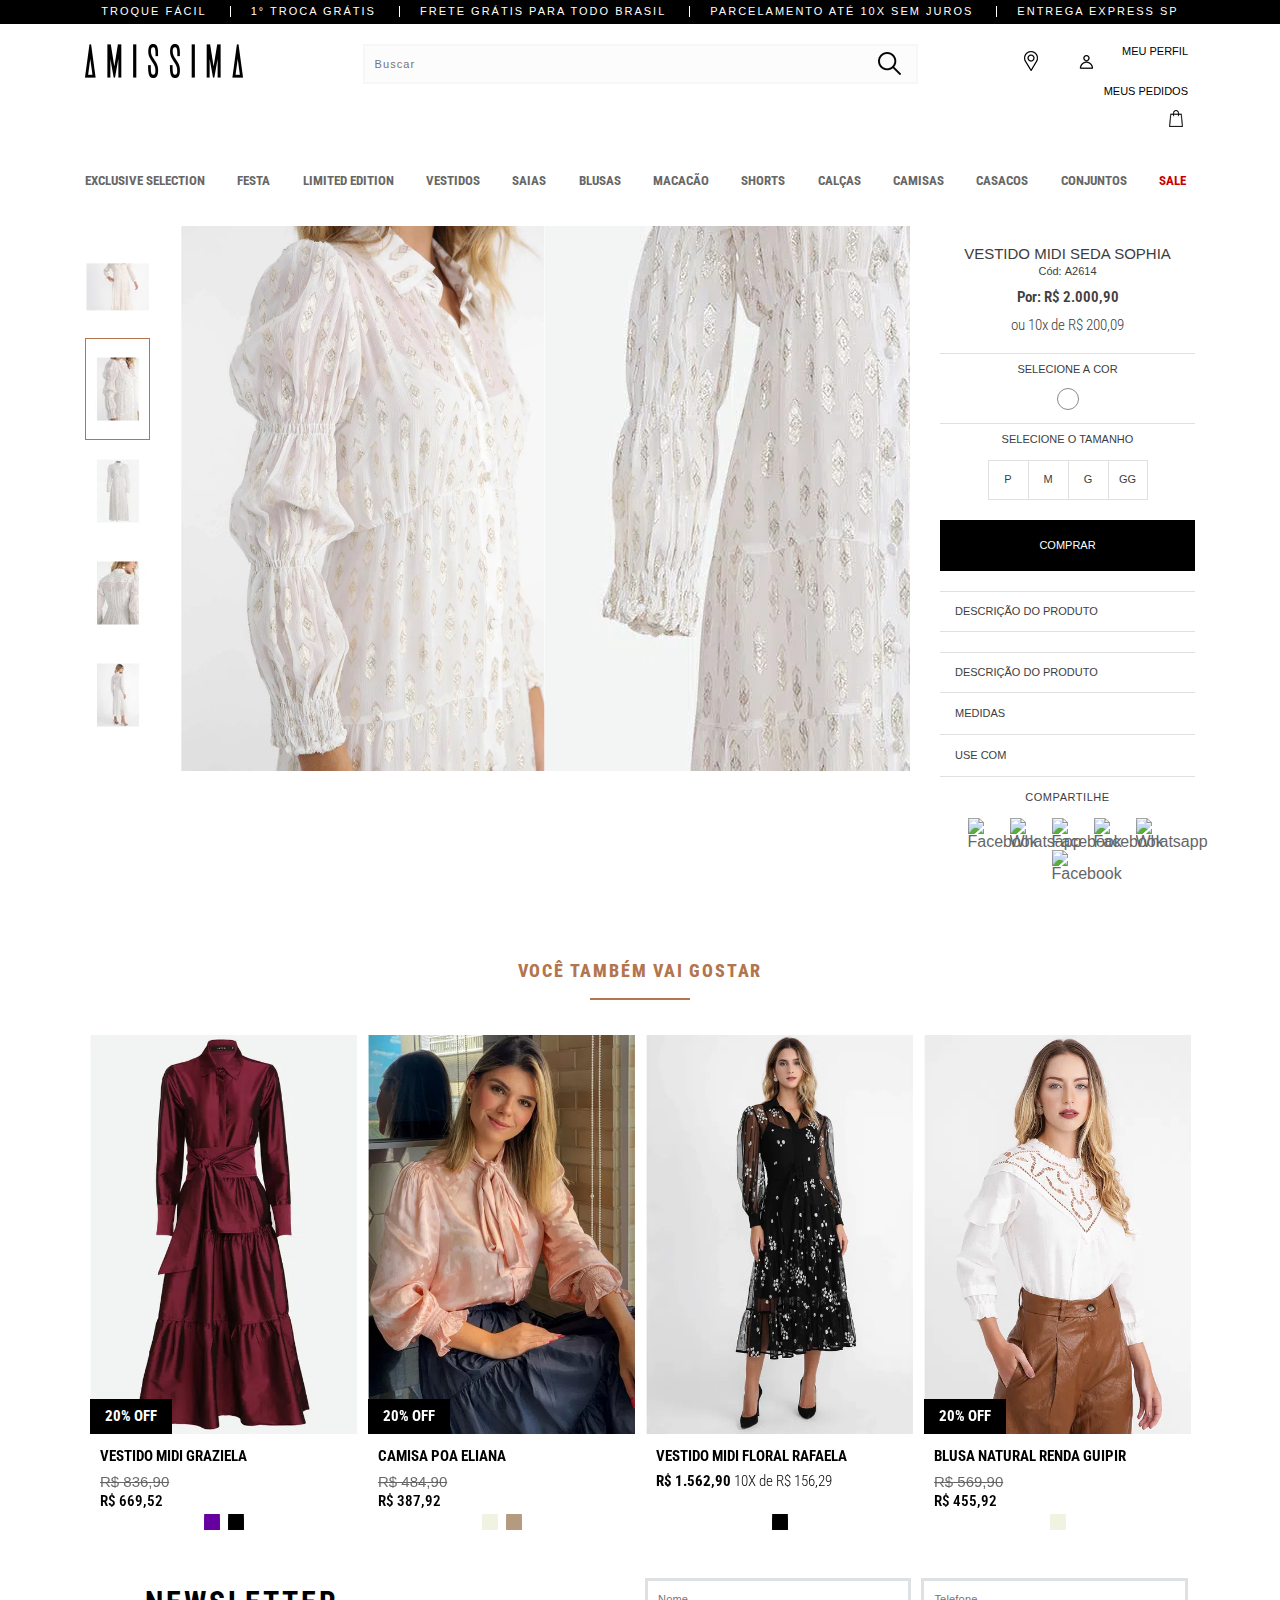
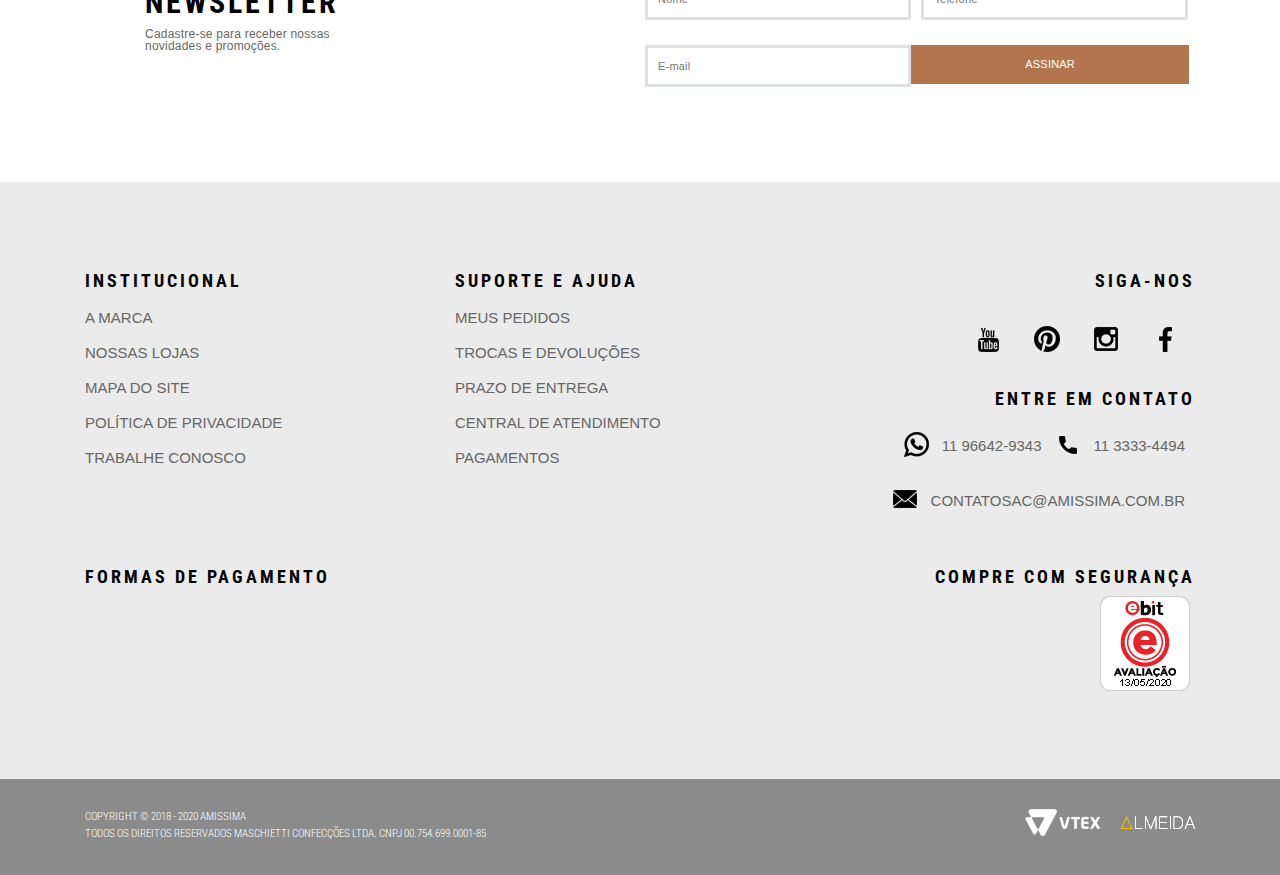
==== index.html @ 892e0543 "Primeiro commit" ====
<!DOCTYPE html>
<html xmlns="http://www.w3.org/1999/xhtml" xmlns:vtex="http://www.vtex.com.br/2009/vtex-common" xmlns:vtex.cmc="http://www.vtex.com.br/2009/vtex-commerce" lang="pt-br"><head prefix="og: http://ogp.me/ns# fb: http://ogp.me/ns/fb# product: http://ogp.me/ns/product#"><meta name="language" content="pt-BR">
<meta name="country" content="BRA">
<meta name="currency" content="R$">
<meta http-equiv="Content-Type" content="text/html; charset=UTF-8">
<meta name="description" content="Vestido confeccionado seda com poliéster. Ideal para ser usado em ocasiões especiais. A peça possui detalhes metalizados dourados, acabamento em elást">
<meta name="Abstract" content="Vestido Midi Seda Sophia">
<meta name="author" content="Amissima">
<meta name="copyright" content="Amissima">
<meta name="vtex-version" content="1.4.1512.2201">
<meta http-equiv="pragma" content="no-cache">
<meta name="controller" content="Product"><meta name="google-site-verification" content=""><meta name="viewport" content="width=device-width, initial-scale=1.0, user-scalable=no"><meta name="format-detection" content="telephone=no"><link rel="icon" type="image/png" href="https://www.amissima.com.br/arquivos/amissima-favicon.png?v=637079525790200000"><!-- HTML5 shim and Respond.js for IE8 support of HTML5 elements and media queries --><!-- WARNING: Respond.js doesn't work if you view the page via file:// --><!--[if lt IE 9]>
  <script src="https://oss.maxcdn.com/html5shiv/3.7.2/html5shiv.min.js"></script>
  <script src="https://oss.maxcdn.com/respond/1.4.2/respond.min.js"></script>
  <![endif]--><title>Vestido Midi Seda Sophia - amissima</title><script async="" src="index_files/start"></script><script type="text/javascript" async="" src="index_files/tagHigh"></script><script type="text/javascript" async="" src="index_files/conversion_async.js"></script><script type="text/javascript" async="" src="index_files/121613.js"></script><script async="" src="index_files/fbevents.js"></script><script src="index_files/bat.js" async=""></script><script type="text/javascript" async="" src="index_files/hotjar-1399223.js"></script><script type="text/javascript" async="" src="index_files/analytics.js"></script><script async="" src="index_files/gtm.js"></script><script async="" src="index_files/analytics.js"></script><script type="text/javascript" language="javascript">var jscheckoutUrl = 'https://www.amissima.com.br/checkout/#/cart';var jscheckoutAddUrl = 'https://www.amissima.com.br/checkout/cart/add';var jscheckoutGiftListId = '';var jsnomeSite = 'amissima';var jsnomeLoja = 'amissima';var jssalesChannel = '1';var defaultStoreCurrency = 'R$';var localeInfo = {"CountryCode":"BRA","CultureCode":"pt-BR","CurrencyLocale":{"RegionDisplayName":"Brazil","RegionName":"BR","RegionNativeName":"Brasil","TwoLetterIsoRegionName":"BR","CurrencyEnglishName":"Real","CurrencyNativeName":"Real","CurrencySymbol":"R$","ISOCurrencySymbol":"BRL","Locale":1046,"Format":{"CurrencyDecimalDigits":2,"CurrencyDecimalSeparator":",","CurrencyGroupSeparator":".","CurrencyGroupSize":3,"StartsWithCurrencySymbol":true},"FlagUrl":"http://www.geonames.org/flags/x/br.gif"}};</script> 
<script type="text/javascript" language="javascript">vtxctx = {"skus":"8157;8158;8159;8160","searchTerm":"","categoryId":"2","categoryName":"Longo","departmentyId":"1","departmentName":"Vestidos","isOrder":"0","isCheck":"0","isCart":"0","actionType":"","actionValue":"","login":null,"url":"www.amissima.com.br","transurl":"www.amissima.com.br"};</script> 
<script language="javascript" src="index_files/jquery-1.js" type="text/javascript"></script>
<script language="javascript" src="index_files/swfobject.js" type="text/javascript"></script>
<script language="javascript" src="index_files/vtex_013.js" type="text/javascript"></script>
<script language="javascript" src="index_files/vtex_002.js" type="text/javascript"></script>
<script language="javascript" src="index_files/render-extension-loader.js" type="text/javascript"></script>
<script language="javascript" src="index_files/rc.js" type="text/javascript"></script>
<script language="javascript" src="index_files/vtex_005.js" type="text/javascript"></script>
<script language="javascript" src="index_files/vtex-events-all.js" type="text/javascript"></script>
<script language="javascript" src="index_files/vtex-analytics.js" type="text/javascript"></script>
<script language="javascript" src="index_files/vtex-i18n.js" type="text/javascript"></script>
<script language="javascript" src="index_files/underscore-extensions.js" type="text/javascript"></script>
<script language="javascript" src="index_files/currency-format.js" type="text/javascript"></script>
<script language="javascript" src="index_files/dust-core-2.js" type="text/javascript"></script>
<script language="javascript" src="index_files/catalog-sdk.js" type="text/javascript"></script>
<script language="javascript" src="index_files/vtex_010.js" type="text/javascript"></script>
<script language="javascript" src="index_files/portal-price-with-template2.js" type="text/javascript"></script>
<script language="javascript" src="index_files/portal-sku-selector-with-template.js" type="text/javascript"></script>
<script language="javascript" src="index_files/portal-buy-button.js" type="text/javascript"></script>
<script language="javascript" src="index_files/portal-notify-me-with-template.js" type="text/javascript"></script>
<script language="javascript" src="index_files/portal-template-as-modal.js" type="text/javascript"></script>
<script language="javascript" src="index_files/vtex.js" type="text/javascript"></script>
<script language="javascript" src="index_files/jquery_003.js" type="text/javascript"></script>
<link rel="stylesheet" href="index_files/css.css"><link rel="stylesheet" href="index_files/amissima-style.css"><script language="javascript">var ___scriptPathTransac = '';</script><script language="javascript">var ___scriptPath = '';</script>
<!-- Start - WebAnalyticsViewPart -->
<script> var defaultUtmFromFolder = '';</script>
<!-- CommerceContext.Current.VirtualFolder.Name: @Produto@ -->

<script>
vtex.events.addData({"pageCategory":"Product","pageDepartment":"Vestidos","pageUrl":"http://www.amissima.com.br/vestido-midi-seda-sophia-/p","pageTitle":"Vestido Midi Seda Sophia - amissima","skuStockOutFromShelf":["8333","8336","8212"],"skuStockOutFromProductDetail":["8157"],"shelfProductIds":["1227","1210","1205","1187"],"accountName":"amissima","pageFacets":[],"productId":"1202","productReferenceId":"A2614","productEans":["0026140401003","0026140401007","0026140401009","0026140401011"],"skuStocks":{"8157":0,"8158":11,"8159":7,"8160":5},"productName":"Vestido Midi Seda Sophia","productBrandId":2000001,"productBrandName":"Amissima","productDepartmentId":1,"productDepartmentName":"Vestidos","productCategoryId":2,"productCategoryName":"Longo","productListPriceFrom":"2000.9","productListPriceTo":"2000.9","productPriceFrom":"2000.9","productPriceTo":"2000.9","sellerId":"1","sellerIds":"1"});
</script>

<script>
(function(w,d,s,l,i){w[l]=w[l]||[];w[l].push({'gtm.start':
                            new Date().getTime(),event:'gtm.js'});var f=d.getElementsByTagName(s)[0],
                            j=d.createElement(s),dl=l!='dataLayer'?'&l='+l:'';j.async=true;j.src=
                            '//www.googletagmanager.com/gtm.js?id='+i+dl;f.parentNode.insertBefore(j,f);
                            })(window,document,'script','dataLayer','GTM-NK98296');
</script>

<script>
var helper = new vtexTagManagerHelper('productView'); helper.init();
</script>

<!-- End - WebAnalyticsViewPart -->
<link rel="canonical" href="https://www.amissima.com.br/vestido-midi-seda-sophia-/p"><script>var skuJson_0 = {"productId":1202,"name":"Vestido Midi Seda Sophia","salesChannel":"1","available":true,"displayMode":"especificacao","dimensions":["Cor","Tamanho"],"dimensionsInputType":{"Cor":"Radio","Tamanho":"Radio"},"dimensionsMap":{"Cor":["Off White"],"Tamanho":["P","M","G","GG"]},"skus":[{"sku":8157,"skuname":"Vestido Midi Seda Sophia","dimensions":{"Cor":"Off White","Tamanho":"P"},"available":false,"availablequantity":0,"cacheVersionUsedToCallCheckout":null,"listPriceFormated":"R$ 0,00","listPrice":0,"taxFormated":"R$ 0,00","taxAsInt":0,"bestPriceFormated":"R$ 9.999.876,00","bestPrice":999987600,"spotPrice":999987600,"installments":0,"installmentsValue":0,"installmentsInsterestRate":null,"image":"https://amissima.vteximg.com.br/arquivos/ids/201019-300-450/2614.04.010_0.jpg?v=637197177251800000","sellerId":"1","seller":"Amissima","measures":{"cubicweight":400.0000,"height":10.0000,"length":35.0000,"weight":400.0000,"width":45.0000},"unitMultiplier":1.0000,"rewardValue":0},{"sku":8158,"skuname":"Vestido Midi Seda Sophia","dimensions":{"Cor":"Off White","Tamanho":"M"},"available":true,"availablequantity":99999,"cacheVersionUsedToCallCheckout":"075e7a653a0695cf6472c2107e5d3d87_","listPriceFormated":"R$ 0,00","listPrice":0,"taxFormated":"R$ 0,00","taxAsInt":0,"bestPriceFormated":"R$ 2.000,90","bestPrice":200090,"spotPrice":200090,"installments":10,"installmentsValue":20009,"installmentsInsterestRate":0,"image":"https://amissima.vteximg.com.br/arquivos/ids/201019-300-450/2614.04.010_0.jpg?v=637197177251800000","sellerId":"1","seller":"Amissima","measures":{"cubicweight":1.0000,"height":10.0000,"length":35.0000,"weight":405.0000,"width":45.0000},"unitMultiplier":1.0000,"rewardValue":0},{"sku":8159,"skuname":"Vestido Midi Seda Sophia","dimensions":{"Cor":"Off White","Tamanho":"G"},"available":true,"availablequantity":7,"cacheVersionUsedToCallCheckout":"075e7a653a0695cf6472c2107e5d3d87_","listPriceFormated":"R$ 0,00","listPrice":0,"taxFormated":"R$ 0,00","taxAsInt":0,"bestPriceFormated":"R$ 2.000,90","bestPrice":200090,"spotPrice":200090,"installments":10,"installmentsValue":20009,"installmentsInsterestRate":0,"image":"https://amissima.vteximg.com.br/arquivos/ids/201019-300-450/2614.04.010_0.jpg?v=637197177251800000","sellerId":"1","seller":"Amissima","measures":{"cubicweight":1.0000,"height":10.0000,"length":35.0000,"weight":410.0000,"width":45.0000},"unitMultiplier":1.0000,"rewardValue":0},{"sku":8160,"skuname":"Vestido Midi Seda Sophia","dimensions":{"Cor":"Off White","Tamanho":"GG"},"available":true,"availablequantity":5,"cacheVersionUsedToCallCheckout":"075e7a653a0695cf6472c2107e5d3d87_","listPriceFormated":"R$ 0,00","listPrice":0,"taxFormated":"R$ 0,00","taxAsInt":0,"bestPriceFormated":"R$ 2.000,90","bestPrice":200090,"spotPrice":200090,"installments":10,"installmentsValue":20009,"installmentsInsterestRate":0,"image":"https://amissima.vteximg.com.br/arquivos/ids/201019-300-450/2614.04.010_0.jpg?v=637197177251800000","sellerId":"1","seller":"Amissima","measures":{"cubicweight":1.0000,"height":10.0000,"length":35.0000,"weight":415.0000,"width":45.0000},"unitMultiplier":1.0000,"rewardValue":0}]};CATALOG_SDK.setProductWithVariationsCache(skuJson_0.productId, skuJson_0); var skuJson = skuJson_0;</script><script async="" type="text/javascript" src="index_files/dataroyal_tag.asc"></script><script src="index_files/a"></script><link rel="stylesheet" type="text/css" href="index_files/styles.css" media="all"><script src="index_files/dsp" type="text/javascript" defer="defer" async=""></script><script src="index_files/init" type="text/javascript" defer="defer" async=""></script></head>
  <body class="product"><div id="ajaxBusy" class="load loading" style="display: none;"><p>Aguarde...</p></div><div class="ajax-content-loader" rel="/no-cache/callcenter/disclaimer">
<!-- CallCenter -->
</div><!-- Header --><style>.header-amissima--menu--item:last-child .link {
  color: #c80005;
}
.header-amissima--menu--item:last-child .link:before {
  background: #c80005;
}
.header-amissima--menu--item:last-child .link:hover {
  color: #ff0000;
}
.header-amissima--menu--item:last-child .link:hover:before {
  background: #ff0000;
}</style><header class="header-amissima" data-scroll="false"><div class="header-amissima--top">
  <div id="amissima-header-promocional">
    <div class="faixa0">Troque fácil </div>
    <div class="faixa1"> 1° Troca Grátis</div>
    <div class="faixa2">Frete Grátis para todo Brasil</div>
    <div class="faixa3">Parcelamento até 10x sem juros</div>
    <div class="faixa3">Entrega Express SP</div>
  </div>
</div><div class="header-amissima--content"><div class="wrapper"><div class="header-amissima--logo"><a href="https://www.amissima.com.br/" class="link"><img src="index_files/logo.png" alt="Amissima"><img class="mobile" src="index_files/logo-min-mb.png" alt="Amissima"></a></div><div class="header-amissima--search"><form action="#" method="post" class="header-amissima--search--form"><input type="type" class="header-amissima--search--input" placeholder="Buscar"><button class="header-amissima--search--submit" type="submit"><img src="index_files/lupa.png"></button><button class="header-amissima--search--submit"><span class="icon icon-close"></span></button></form><div class="header-amissima--search--content" style="display: none;"></div></div><div class="header-amissima--cart-login" data-login="false"><div class="login"><a class="stores" href="https://www.amissima.com.br/institucional/lojas"><img src="index_files/place.png"></a><div class="link-login"><a class="account" href="https://www.amissima.com.br/account" title="Fazer Login"><span class="text"><img src="index_files/profile.png"></span><span class="mobile">Nova Aqui? Cadastre-se</span></a><p class="welcome"><span class="text"></span><span class="name"></span><a class="logout" role="button" href="https://www.amissima.com.br/no-cache/user/logout">sair</a></p></div><a class="link" href="https://www.amissima.com.br/account">Meu Perfil</a><a class="link" href="https://www.amissima.com.br/account#/orders">Meus pedidos</a></div><div class="cart"><button class="header-amissima--cart--open" data-type="bag"><span class="text"><img src="index_files/cart.png"></span><i class="number"></i></button></div></div><div class="header-amissima--cart--content"><ul class="header-amissima--cart--list"></ul><div class="header-amissima--cart--controls"><p class="total"><span class="text">total</span><span class="price"></span></p><a class="send" href="https://www.amissima.com.br/checkout">Finalizar Compra</a></div></div><div class="header-amissima--mobile-controls"><button class="header-amissima--mobile-controls--menu" data-type="menu"><span class="icon icon-hamburguer"></span><span class="icon icon-close-big"></span></button><button class="header-amissima--mobile-controls--search" data-type="search"><span class="icon icon-search"></span></button><button class="header-amissima--mobile-controls--bag" data-type="bag"><span class="icon icon-bag"></span><i class="number"></i></button></div></div></div><div class="header-amissima--menu"><div class="wrapper"><ul class="header-amissima--menu--list">
  <!-- New  in -->
  <li class="header-amissima--menu--item">
    <a class="link" href="https://www.amissima.com.br/Exclusive-Selection">Exclusive Selection</a>
  </li>
  <!-- END: New in -->
  <!-- Festa -->
  <li class="header-amissima--menu--item">
    <a class="link" href="https://www.amissima.com.br/vestido-de-festa">FESTA</a>
  </li>
  <!-- END: Festa -->

  <!-- Aqui inicia o limited edition -->
  <li class="header-amissima--menu--item">
    <a class="link" href="https://www.amissima.com.br/limited-edition">Limited Edition</a>
  </li>
  <!-- Final do menu limited edition-->

  <!-- Vestidos -->
  <li class="header-amissima--menu--item" data-submenu="true">
    <a class="link" href="https://www.amissima.com.br/vestidos?O=OrderByReleaseDateDESC">VESTIDOS <span></span></a>

    <div class="submenu">
      <ul class="submenu--list">
        <li class="submenu--item">
          <a class="title" href="#">Categorias</a>

          <ul class="submenu--list">
            <li class="submenu--item">
              <a class="link" href="https://www.amissima.com.br/vestidos/longo?O=OrderByReleaseDateDESC">Longo</a>
            </li>
            <li class="submenu--item">
              <a class="link" href="https://www.amissima.com.br/vestidos/midi?O=OrderByReleaseDateDESC">Midi</a>
            </li>
            <li class="submenu--item">
              <a class="link" href="https://www.amissima.com.br/vestidos/mini?O=OrderByReleaseDateDESC">Mini</a>
            </li>
            <li class="submenu--item">
              <a class="link" href="https://www.amissima.com.br/vestidos/chemise?O=OrderByReleaseDateDESC">Chemise</a>
            </li>
            <li class="submenu--item">
              <a class="link" href="https://www.amissima.com.br/vestidos/saida-de-praia?O=OrderByReleaseDateDESC">Saída de praia</a>
            </li>
            <li class="submenu--item">
              <a class="link" href="https://www.amissima.com.br/vestidos-de-madrinha">Madrinha</a>
            </li>
          </ul>
        </li>

        <li class="submenu--item submenu--item--tendencias">
          <a class="title" href="#">Tendências</a>

          <ul class="submenu--list">
            <li class="submenu--item">
              <a class="link" href="https://www.amissima.com.br/busca/?fq=C:1&amp;fq=specificationFilter_19:Laise%20&amp;%20Renda">Laise &amp; Renda</a>
            </li>
            <li class="submenu--item">
              <a class="link" href="https://www.amissima.com.br/busca/?fq=C:1&amp;fq=specificationFilter_19:Babados">Babados</a>
            </li>
            <li class="submenu--item">
              <a class="link" href="https://www.amissima.com.br/busca/?fq=C:1&amp;fq=specificationFilter_19:Transpar%C3%83%C2%AAncia">Transparência</a>
            </li>
            <li class="submenu--item">
              <a class="link" href="https://www.amissima.com.br/busca/?fq=C:1&amp;fq=specificationFilter_19:Tons%20Pastel">Tons Pastel</a>
            </li>
            <li class="submenu--item">
              <a class="link" href="https://www.amissima.com.br/busca/?fq=C:1&amp;fq=specificationFilter_19:Floral">Floral</a>
            </li>
            <li class="submenu--item">
              <a class="link" href="https://www.amissima.com.br/busca/?fq=C:1&amp;fq=specificationFilter_19:Naturais">Naturais</a>
            </li>
            <li class="submenu--item">
              <a class="link" href="https://www.amissima.com.br/busca/?fq=C:1&amp;fq=specificationFilter_19:Seda">Seda</a>
            </li>
            <li class="submenu--item">
              <a class="link" href="https://www.amissima.com.br/busca/?fq=C:1&amp;fq=specificationFilter_19:All%20Black">All Black</a>
            </li>
            <li class="submenu--item">
              <a class="link" href="https://www.amissima.com.br/busca/?fq=C:1&amp;fq=specificationFilter_19:Paet%C3%83%C2%AA">Paetê</a>
            </li>
          </ul>
        </li>

        <li class="submenu--item submenu--item--tamanhos">
          <a class="title" href="#">Tamanhos</a>

          <ul class="submenu--list">
            <li class="submenu--item">
              <a class="link" href="https://www.amissima.com.br/busca/?fq=C:1&amp;fq=specificationFilter_20:PP">PP</a>
            </li>
            <li class="submenu--item">
              <a class="link" href="https://www.amissima.com.br/busca/?fq=C:1&amp;fq=specificationFilter_20:P">P</a>
            </li>
            <li class="submenu--item">
              <a class="link" href="https://www.amissima.com.br/busca/?fq=C:1&amp;fq=specificationFilter_20:M">M</a>
            </li>
            <li class="submenu--item">
              <a class="link" href="https://www.amissima.com.br/busca/?fq=C:1&amp;fq=specificationFilter_20:G">G</a>
            </li>
            <li class="submenu--item">
              <a class="link" href="https://www.amissima.com.br/busca/?fq=C:1&amp;fq=specificationFilter_20:GG">GG</a>
            </li>
          </ul>
        </li>
      </ul>

      <div class="submenu--image">
        <img src="index_files/banner-menu-vestidos.jpg" alt="Vestidos">
      </div>
    </div>
  </li>
  <!-- END: Vestidos -->
  <!-- Saias -->
  <li class="header-amissima--menu--item" data-submenu="true">
    <a class="link" href="https://www.amissima.com.br/saias?O=OrderByReleaseDateDESC">SAIAS<span></span></a>
    <div class="submenu">
      <ul class="submenu--list">
        <li class="submenu--item">
          <a class="title" href="#">Categorias</a>

          <ul class="submenu--list">
            <li class="submenu--item">
              <a class="link" href="https://www.amissima.com.br/saias/lapis?O=OrderByReleaseDateDESC">Lapis</a>
            </li>
            <li class="submenu--item">
              <a class="link" href="https://www.amissima.com.br/saias/longa?O=OrderByReleaseDateDESC">Longa</a>
            </li>
            <li class="submenu--item">
              <a class="link" href="https://www.amissima.com.br/saias/midi?O=OrderByReleaseDateDESC">Midi</a>
            </li>
            <li class="submenu--item">
              <a class="link" href="https://www.amissima.com.br/saias/mini?O=OrderByReleaseDateDESC">Mini</a>
            </li>
          </ul>
        </li>

        <li class="submenu--item submenu--item--tendencias">
          <a class="title" href="#">Tendências</a>

          <ul class="submenu--list">
            <li class="submenu--item">
              <a class="link" href="https://www.amissima.com.br/busca/?fq=C:7&amp;fq=specificationFilter_19:Laise%20&amp;%20Renda">Laise &amp; Renda</a>
            </li>
            <li class="submenu--item">
              <a class="link" href="https://www.amissima.com.br/busca/?fq=C:7&amp;fq=specificationFilter_19:Babados">Babados</a>
            </li>
            <li class="submenu--item">
              <a class="link" href="https://www.amissima.com.br/busca/?fq=C:7&amp;fq=specificationFilter_19:Transpar%C3%83%C2%AAncia">Transparência</a>
            </li>
            <li class="submenu--item">
              <a class="link" href="https://www.amissima.com.br/busca/?fq=C:7&amp;fq=specificationFilter_19:Tons%20Pastel">Tons Pastel</a>
            </li>
            <li class="submenu--item">
              <a class="link" href="https://www.amissima.com.br/busca/?fq=C:7&amp;fq=specificationFilter_19:Floral">Floral</a>
            </li>
            <li class="submenu--item">
              <a class="link" href="https://www.amissima.com.br/busca/?fq=C:7&amp;fq=specificationFilter_19:Naturais">Naturais</a>
            </li>
            <li class="submenu--item">
              <a class="link" href="https://www.amissima.com.br/busca/?fq=C:7&amp;fq=specificationFilter_19:Seda">Seda</a>
            </li>
            <li class="submenu--item">
              <a class="link" href="https://www.amissima.com.br/busca/?fq=C:7&amp;fq=specificationFilter_19:All%20Black">All Black</a>
            </li>
            <li class="submenu--item">
              <a class="link" href="https://www.amissima.com.br/busca/?fq=C:7&amp;fq=specificationFilter_19:Paet%C3%83%C2%AA">Paetê</a>
            </li>
          </ul>
        </li>

        <li class="submenu--item submenu--item--tamanhos">
          <a class="title" href="#">Tamanhos</a>

          <ul class="submenu--list">
            <li class="submenu--item">
              <a class="link" href="https://www.amissima.com.br/busca/?fq=C:7&amp;fq=specificationFilter_20:PP">PP</a>
            </li>
            <li class="submenu--item">
              <a class="link" href="https://www.amissima.com.br/busca/?fq=C:7&amp;fq=specificationFilter_20:P">P</a>
            </li>
            <li class="submenu--item">
              <a class="link" href="https://www.amissima.com.br/busca/?fq=C:7&amp;fq=specificationFilter_20:M">M</a>
            </li>
            <li class="submenu--item">
              <a class="link" href="https://www.amissima.com.br/busca/?fq=C:7&amp;fq=specificationFilter_20:G">G</a>
            </li>
            <li class="submenu--item">
              <a class="link" href="https://www.amissima.com.br/busca/?fq=C:7&amp;fq=specificationFilter_20:GG">GG</a>
            </li>
          </ul>
        </li>
      </ul>

      <div class="submenu--image">
         <img src="index_files/banner-menu-saia.jpg" alt="Saias">
      </div>
    </div>
  </li>
  <!-- END: Saias -->
  <!-- Blusas -->
  <li class="header-amissima--menu--item" data-submenu="true">
    <a class="link" href="https://www.amissima.com.br/blusas?O=OrderByReleaseDateDESC">BLUSAS<span></span></a>
    <div class="submenu">
      <ul class="submenu--list">
        <li class="submenu--item">
          <a class="title" href="#">Categorias</a>

          <ul class="submenu--list">
            <li class="submenu--item"><a class="link" href="https://www.amissima.com.br/blusas/bata?O=OrderByReleaseDateDESC">Bata</a></li>
            <li class="submenu--item"><a class="link" href="https://www.amissima.com.br/blusas/manga-curta?O=OrderByReleaseDateDESC">Manga Curta</a></li>
            <li class="submenu--item"><a class="link" href="https://www.amissima.com.br/blusas/manga-longa?O=OrderByReleaseDateDESC">Manga Longa</a></li>
            <li class="submenu--item"><a class="link" href="https://www.amissima.com.br/blusas/manga-7-8?O=OrderByReleaseDateDESC">Manga 7/8</a></li>
            <li class="submenu--item"><a class="link" href="https://www.amissima.com.br/blusas/regata?O=OrderByReleaseDateDESC">Regata</a></li>
            <li class="submenu--item"><a class="link" href="https://www.amissima.com.br/blusas/top?O=OrderByReleaseDateDESC">Top</a></li>
            <li class="submenu--item"><a class="link" href="https://www.amissima.com.br/blusas/cropped?O=OrderByReleaseDateDESC">Cropped</a></li>
            <li class="submenu--item"><a class="link" href="https://www.amissima.com.br/blusas/tricot?O=OrderByReleaseDateDESC">Tricot</a></li>
            <li class="submenu--item"><a class="link" href="https://www.amissima.com.br/blusas/t-shirt?O=OrderByReleaseDateDESC">t-shirt</a></li>
          </ul>
        </li>

        <li class="submenu--item submenu--item--tendencias">
          <a class="title" href="#">Tendências</a>

          <ul class="submenu--list">
            <li class="submenu--item">
              <a class="link" href="https://www.amissima.com.br/busca/?fq=C:12&amp;fq=specificationFilter_19:Laise%20&amp;%20Renda">Laise &amp; Renda</a>
            </li>
            <li class="submenu--item">
              <a class="link" href="https://www.amissima.com.br/busca/?fq=C:12&amp;fq=specificationFilter_19:Babados">Babados</a>
            </li>
            <li class="submenu--item">
              <a class="link" href="https://www.amissima.com.br/busca/?fq=C:12&amp;fq=specificationFilter_19:Transpar%C3%83%C2%AAncia">Transparência</a>
            </li>
            <li class="submenu--item">
              <a class="link" href="https://www.amissima.com.br/busca/?fq=C:12&amp;fq=specificationFilter_19:Tons%20Pastel">Tons Pastel</a>
            </li>
            <li class="submenu--item">
              <a class="link" href="https://www.amissima.com.br/busca/?fq=C:12&amp;fq=specificationFilter_19:Floral">Floral</a>
            </li>
            <li class="submenu--item">
              <a class="link" href="https://www.amissima.com.br/busca/?fq=C:12&amp;fq=specificationFilter_19:Naturais">Naturais</a>
            </li>
            <li class="submenu--item">
              <a class="link" href="https://www.amissima.com.br/busca/?fq=C:12&amp;fq=specificationFilter_19:Seda">Seda</a>
            </li>
            <li class="submenu--item">
              <a class="link" href="https://www.amissima.com.br/busca/?fq=C:12&amp;fq=specificationFilter_19:All%20Black">All Black</a>
            </li>
            <li class="submenu--item">
              <a class="link" href="https://www.amissima.com.br/busca/?fq=C:12&amp;fq=specificationFilter_19:Paet%C3%83%C2%AA">Paetê</a>
            </li>
          </ul>
        </li>

        <li class="submenu--item submenu--item--tamanhos">
          <a class="title" href="#">Tamanhos</a>

          <ul class="submenu--list">
            <li class="submenu--item">
              <a class="link" href="https://www.amissima.com.br/busca/?fq=C:12&amp;fq=specificationFilter_20:PP">PP</a>
            </li>
            <li class="submenu--item">
              <a class="link" href="https://www.amissima.com.br/busca/?fq=C:12&amp;fq=specificationFilter_20:P">P</a>
            </li>
            <li class="submenu--item">
              <a class="link" href="https://www.amissima.com.br/busca/?fq=C:12&amp;fq=specificationFilter_20:M">M</a>
            </li>
            <li class="submenu--item">
              <a class="link" href="https://www.amissima.com.br/busca/?fq=C:12&amp;fq=specificationFilter_20:G">G</a>
            </li>
            <li class="submenu--item">
              <a class="link" href="https://www.amissima.com.br/busca/?fq=C:12&amp;fq=specificationFilter_20:GG">GG</a>
            </li>
          </ul>
        </li>
      </ul>

      <div class="submenu--image">
        <img src="index_files/banner-menu-blusas.jpg" alt="Blusas">
      </div>
    </div>
  </li>
  <!-- END Blusas -->

  <!-- Macacão -->
  <li class="header-amissima--menu--item" data-submenu="true">
    <a class="link" href="https://www.amissima.com.br/macacao?O=OrderByReleaseDateDESC">MACACÃO<span></span></a>
    <div class="submenu">
      <ul class="submenu--list">
        <li class="submenu--item">
          <a class="title" href="#">Categorias</a>

          <ul class="submenu--list">
            <li class="submenu--item"><a class="link" href="https://www.amissima.com.br/macacao/longo?O=OrderByReleaseDateDESC">Longo</a></li>
            <!-- <li class="submenu--item"><a class="link" href="/macacao/curto?O=OrderByReleaseDateDESC">Curto</a></li>  Cancelado por enquanto Luiz 18/10 -->
            <li class="submenu--item"><a class="link" href="https://www.amissima.com.br/macacao/pantacourt?O=OrderByReleaseDateDESC">Pantacourt</a></li>
          </ul>
        </li>

        <li class="submenu--item submenu--item--tendencias">
          <a class="title" href="#">Tendências</a>

          <ul class="submenu--list">
            <li class="submenu--item">
              <a class="link" href="https://www.amissima.com.br/busca/?fq=C:21&amp;fq=specificationFilter_19:Floral">Floral</a>
            </li>
            <li class="submenu--item">
              <a class="link" href="https://www.amissima.com.br/busca/?fq=C:21&amp;fq=specificationFilter_19:Naturais">Naturais</a>
            </li>
            <li class="submenu--item">
              <a class="link" href="https://www.amissima.com.br/busca/?fq=C:21&amp;fq=specificationFilter_19:All%20Black">All Black</a>
            </li>
            <li class="submenu--item">
              <a class="link" href="https://www.amissima.com.br/busca/?fq=C:21&amp;fq=specificationFilter_19:Paet%C3%83%C2%AA">Paetê</a>
            </li>
          </ul>
        </li>

        <li class="submenu--item submenu--item--tamanhos">
          <a class="title" href="#">Tamanhos</a>

          <ul class="submenu--list">
            <li class="submenu--item">
              <a class="link" href="https://www.amissima.com.br/busca/?fq=C:21&amp;fq=specificationFilter_20:PP">PP</a>
            </li>
            <li class="submenu--item">
              <a class="link" href="https://www.amissima.com.br/busca/?fq=C:21&amp;fq=specificationFilter_20:P">P</a>
            </li>
            <li class="submenu--item">
              <a class="link" href="https://www.amissima.com.br/busca/?fq=C:21&amp;fq=specificationFilter_20:M">M</a>
            </li>
            <li class="submenu--item">
              <a class="link" href="https://www.amissima.com.br/busca/?fq=C:21&amp;fq=specificationFilter_20:G">G</a>
            </li>
            <li class="submenu--item">
              <a class="link" href="https://www.amissima.com.br/busca/?fq=C:21&amp;fq=specificationFilter_20:GG">GG</a>
            </li>
          </ul>
        </li>
      </ul>

      <div class="submenu--image">
        <img src="index_files/banner-menu-macacao.jpg" alt="Macacão">
      </div>
    </div>
  </li>
  <!-- END: Macacão -->

  <!-- Shorts -->
  <li class="header-amissima--menu--item">
    <a class="link" href="https://www.amissima.com.br/shorts">Shorts</a>
  </li>
  <!-- END: Shorts -->

  <!-- Calças -->
  <li class="header-amissima--menu--item" data-submenu="true">
    <a class="link" href="https://www.amissima.com.br/calcas?O=OrderByReleaseDateDESC">CALÇAS<span></span></a>

    <div class="submenu">
      <ul class="submenu--list">
        <li class="submenu--item">
          <a class="title" href="#">Categorias</a>

          <ul class="submenu--list">
            <li class="submenu--item"><a class="link" href="https://www.amissima.com.br/calcas/alfaiataria?O=OrderByReleaseDateDESC">Alfaiataria</a></li>
            <li class="submenu--item"><a class="link" href="https://www.amissima.com.br/calcas/cigarrete?O=OrderByReleaseDateDESC">Cigarrete</a></li>
            <li class="submenu--item"><a class="link" href="https://www.amissima.com.br/calcas/pantacourt?O=OrderByReleaseDateDESC">Pantacourt</a></li>
            <li class="submenu--item"><a class="link" href="https://www.amissima.com.br/calcas/pantalona?O=OrderByReleaseDateDESC">Pantalona</a></li>
            <li class="submenu--item"><a class="link" href="https://www.amissima.com.br/calcas/skinny?O=OrderByReleaseDateDESC">Skinny</a></li>
            <li class="submenu--item"><a class="link" href="https://www.amissima.com.br/calcas/cargo?O=OrderByReleaseDateDESC">Cargo</a></li>
            <li class="submenu--item"><a class="link" href="https://www.amissima.com.br/calcas/clochard?O=OrderByReleaseDateDESC">Clochard</a></li>
          </ul>
        </li>

        <li class="submenu--item submenu--item--tendencias">
          <a class="title" href="#">Tendências</a>

          <ul class="submenu--list">
            <li class="submenu--item">
              <a class="link" href="https://www.amissima.com.br/busca/?fq=C:25&amp;fq=specificationFilter_19:Tons%20Pastel">Tons Pastel</a>
            </li>
            <li class="submenu--item">
              <a class="link" href="https://www.amissima.com.br/busca/?fq=C:25&amp;fq=specificationFilter_19:Naturais">Naturais</a>
            </li>
            <li class="submenu--item">
              <a class="link" href="https://www.amissima.com.br/busca/?fq=C:25&amp;fq=specificationFilter_19:All%20Black">All Black</a>
            </li>
            <li class="submenu--item">
              <a class="link" href="https://www.amissima.com.br/busca/?fq=C:25&amp;fq=specificationFilter_19:Paet%C3%83%C2%AA">Paetê</a>
            </li>
          </ul>
        </li>

        <li class="submenu--item submenu--item--tamanhos">
          <a class="title" href="#">Tamanhos</a>

          <ul class="submenu--list">
            <li class="submenu--item">
              <a class="link" href="https://www.amissima.com.br/busca/?fq=C:25&amp;fq=specificationFilter_20:PP">PP</a>
            </li>
            <li class="submenu--item">
              <a class="link" href="https://www.amissima.com.br/busca/?fq=C:25&amp;fq=specificationFilter_20:P">P</a>
            </li>
            <li class="submenu--item">
              <a class="link" href="https://www.amissima.com.br/busca/?fq=C:25&amp;fq=specificationFilter_20:M">M</a>
            </li>
            <li class="submenu--item">
              <a class="link" href="https://www.amissima.com.br/busca/?fq=C:25&amp;fq=specificationFilter_20:G">G</a>
            </li>
            <li class="submenu--item">
              <a class="link" href="https://www.amissima.com.br/busca/?fq=C:25&amp;fq=specificationFilter_20:GG">GG</a>
            </li>
            <li class="submenu--item">
              <a class="link" href="https://www.amissima.com.br/busca/?fq=C:25&amp;fq=specificationFilter_20:36">36</a>
            </li>
            <li class="submenu--item">
              <a class="link" href="https://www.amissima.com.br/busca/?fq=C:25&amp;fq=specificationFilter_20:38">38</a>
            </li>
            <li class="submenu--item">
              <a class="link" href="https://www.amissima.com.br/busca/?fq=C:25&amp;fq=specificationFilter_20:40">40</a>
            </li>
            <li class="submenu--item">
              <a class="link" href="https://www.amissima.com.br/busca/?fq=C:25&amp;fq=specificationFilter_20:42">42</a>
            </li>
            <li class="submenu--item">
              <a class="link" href="https://www.amissima.com.br/busca/?fq=C:25&amp;fq=specificationFilter_20:44">44</a>
            </li>
            <li class="submenu--item">
              <a class="link" href="https://www.amissima.com.br/busca/?fq=C:25&amp;fq=specificationFilter_20:46">46</a>
            </li>
          </ul>
        </li>
      </ul>

      <div class="submenu--image">
        <img src="index_files/banner-menu-calca.jpg" alt="Calças">
      </div>
    </div>
  </li>
  <!-- END: Calças -->

  <!-- Camisas -->
  <li class="header-amissima--menu--item" data-submenu="true">
    <a class="link" href="https://www.amissima.com.br/camisas?O=OrderByReleaseDateDESC">CAMISAS<span></span></a>

    <div class="submenu">
      <ul class="submenu--list">
        <li class="submenu--item">
          <a class="title" href="#">Categorias</a>

          <ul class="submenu--list">
            <li class="submenu--item"><a class="link" href="https://www.amissima.com.br/camisas/manga-longa?O=OrderByReleaseDateDESC">Manga Longa</a></li>
            <li class="submenu--item"><a class="link" href="https://www.amissima.com.br/camisas/manga-curta?O=OrderByReleaseDateDESC">Manga Curta</a></li>
          </ul>
        </li>

        <li class="submenu--item submenu--item--tendencias">

          <ul class="submenu- submenu--item--tendencias-list">
            <a class="title" href="#">Tendências</a>

            <ul class="submenu--list">
              <li class="submenu--item">
               <a class="link" href="https://www.amissima.com.br/busca/?fq=C:38&amp;fq=specificationFilter_19:Laise%20&amp;%20Renda">Laise &amp; Renda</a>
              </li>
              <li class="submenu--item">
                <a class="link" href="https://www.amissima.com.br/busca/?fq=C:38&amp;fq=specificationFilter_19:Babados">Babados</a>
              </li>
              <li class="submenu--item">
                <a class="link" href="https://www.amissima.com.br/busca/?fq=C:38&amp;fq=specificationFilter_19:Transpar%C3%83%C2%AAncia">Transparência</a>
              </li>
              <li class="submenu--item">
                <a class="link" href="https://www.amissima.com.br/busca/?fq=C:38&amp;fq=specificationFilter_19:Naturais">Naturais</a>
              </li>
              <li class="submenu--item">
                <a class="link" href="https://www.amissima.com.br/busca/?fq=C:38&amp;fq=specificationFilter_19:Seda">Seda</a>
              </li>
              </ul>
          </ul>
        </li>

        <li class="submenu--item submenu--item--tamanhos">
          <a class="title" href="#">Tamanhos</a>

          <ul class="submenu--list">
            <li class="submenu--item">
              <a class="link" href="https://www.amissima.com.br/busca/?fq=C:38&amp;fq=specificationFilter_20:PP">PP</a>
            </li>
            <li class="submenu--item">
              <a class="link" href="https://www.amissima.com.br/busca/?fq=C:38&amp;fq=specificationFilter_20:P">P</a>
            </li>
            <li class="submenu--item">
              <a class="link" href="https://www.amissima.com.br/busca/?fq=C:38&amp;fq=specificationFilter_20:M">M</a>
            </li>
            <li class="submenu--item">
              <a class="link" href="https://www.amissima.com.br/busca/?fq=C:38&amp;fq=specificationFilter_20:G">G</a>
            </li>
            <li class="submenu--item">
              <a class="link" href="https://www.amissima.com.br/busca/?fq=C:38&amp;fq=specificationFilter_20:GG">GG</a>
            </li>
          </ul>
        </li>
      </ul>

      <div class="submenu--image">
        <img src="index_files/banner-menu-camisas.jpg" alt="Camisas">
      </div>
    </div>
  </li>
  <!-- END: Camisas -->


<!-- Casacos -->
  <li class="header-amissima--menu--item" data-submenu="true">
    <a class="link" href="https://www.amissima.com.br/casacos?O=OrderByReleaseDateDESC">CASACOS<span></span></a>

    <div class="submenu">
      <ul class="submenu--list">
        <li class="submenu--item">
          <a class="title" href="#">Categorias</a>

          <ul class="submenu--list">
            <li class="submenu--item"><a class="link" href="https://www.amissima.com.br/casacos/blazer?O=OrderByReleaseDateDESC">Blazer</a></li>
            <li class="submenu--item"><a class="link" href="https://www.amissima.com.br/casacos/jaqueta?O=OrderByReleaseDateDESC">Jaqueta</a></li>
            <li class="submenu--item"><a class="link" href="https://www.amissima.com.br/casacos/sobretudo?O=OrderByReleaseDateDESC">Sobretudo</a></li>
          </ul>
        </li>


        <li class="submenu--item submenu--item--tamanhos">
          <a class="title" href="#">Tamanhos</a>

          <ul class="submenu--list">
            <li class="submenu--item">
              <a class="link" href="https://www.amissima.com.br/busca/?fq=C:44&amp;fq=specificationFilter_20:PP">PP</a>
            </li>
            <li class="submenu--item">
              <a class="link" href="https://www.amissima.com.br/busca/?fq=C:44&amp;fq=specificationFilter_20:P">P</a>
            </li>
            <li class="submenu--item">
              <a class="link" href="https://www.amissima.com.br/busca/?fq=C:44&amp;fq=specificationFilter_20:M">M</a>
            </li>
            <li class="submenu--item">
              <a class="link" href="https://www.amissima.com.br/busca/?fq=C:44&amp;fq=specificationFilter_20:G">G</a>
            </li>
            <li class="submenu--item">
              <a class="link" href="https://www.amissima.com.br/busca/?fq=C:44&amp;fq=specificationFilter_20:GG">GG</a>
            </li>
          </ul>
        </li>
      </ul>

      <div class="submenu--image">
        <img src="index_files/banner-menu-casacos.jpg" alt="Casacos">
      </div>
    </div>
  </li>
  <!-- END: Casacos -->

  
  <li class="header-amissima--menu--item">
    <a class="link" href="https://www.amissima.com.br/conjunto">CONJUNTOS</a>
  </li>
<!--
  Inicio Sapatos - Inativo
<li class="header-amissima--menu--item">
    <a class="link" href="/sapatos">SAPATOS</a>
  </li>
 FIM SAPATOS 
-->
 <li class="header-amissima--menu--item" data-submenu="true">
    <a class="link" href="https://www.amissima.com.br/special-sale">SALE<span></span></a>
    <div class="submenu">
      <ul class="submenu--list">
        <li class="submenu--item">
          <a class="title" href="#">Categorias</a>

          <ul class="submenu--list">
             <li class="submenu--item">
              <a class="link" href="https://www.amissima.com.br/special-sale-vestido">Vestidos</a>
            </li>
            <li class="submenu--item">
              <a class="link" href="https://www.amissima.com.br/special-sale-blusa">Blusas</a>
            </li>
            <li class="submenu--item">
              <a class="link" href="https://www.amissima.com.br/special-sale-calca">Calças</a>
            </li>
            <li class="submenu--item">
              <a class="link" href="https://www.amissima.com.br/special-sale-camisa">Camisas</a>
            </li>
            <li class="submenu--item">
              <a class="link" href="https://www.amissima.com.br/special-sale-saia">Saias</a>
            </li>
            <li class="submenu--item">
              <a class="link" href="https://www.amissima.com.br/shorts/138?O=OrderByReleaseDateDESC&amp;PS=24&amp;map=c,productClusterIds">Shorts</a>
            </li>
            <li class="submenu--item">
              <a class="link" href="https://www.amissima.com.br/special-sale-macacao">Macações</a>
            </li>
            <li class="submenu--item">
              <a class="link" href="https://www.amissima.com.br/special-sale-casaco">Casacos</a>
            </li>

          </ul>
        </li>

<!-- 
########  INATIVANDO FILTROS POR ENQUANTO  ########
###################################################

        <li class="submenu--item submenu--item--tendencias">
          <a class="title" href="#">Tendências</a>

          <ul class="submenu--list">
            <li class="submenu--item">
              <a class="link" href="/special-sale?fq=specificationFilter_19:Laise & Renda">Laise & Renda</a>
            </li>
            <li class="submenu--item">
              <a class="link" href="/special-sale?fq=specificationFilter_19:Babados">Babados</a>
            </li>
            <li class="submenu--item">
              <a class="link" href="/special-sale?fq=specificationFilter_19:TransparÃªncia">Transparência</a>
            </li>
            <li class="submenu--item">
              <a class="link" href="/special-sale?fq=specificationFilter_19:Tons Pastel">Tons Pastel</a>
            </li>
            <li class="submenu--item">
              <a class="link" href="/special-sale?fq=specificationFilter_19:Floral">Floral</a>
            </li>
            <li class="submenu--item">
              <a class="link" href="/special-sale?fq=specificationFilter_19:Naturais">Naturais</a>
            </li>
            <li class="submenu--item">
              <a class="link" href="/special-sale?fq=specificationFilter_19:Seda">Seda</a>
            </li>
            <li class="submenu--item">
              <a class="link" href="/special-sale?fq=specificationFilter_19:All Black">All Black</a>
            </li>
            <li class="submenu--item">
              <a class="link" href="/special-sale?fq=specificationFilter_19:PaetÃª">Paetê</a>
            </li>
          </ul> 
        </li>

        <li class="submenu--item submenu--item--tamanhos">
           <a class="title" href="#">Tamanhos</a>

          <ul class="submenu--list">
            <li class="submenu--item">
              <a class="link" href="#">Único</a>
            </li>
            <li class="submenu--item">
              <a class="link" href="#">PP</a>
            </li>
            <li class="submenu--item">
              <a class="link" href="#">P</a>
            </li>
            <li class="submenu--item">
              <a class="link" href="#">M</a>
            </li>
            <li class="submenu--item">
              <a class="link" href="#">G</a>
            </li>
            <li class="submenu--item">
              <a class="link" href="#">GG</a>
            </li>
            <li class="submenu--item">
              <a class="link" href="#">34</a>
            </li>
            <li class="submenu--item">
              <a class="link" href="#">36</a>
            </li>
            <li class="submenu--item">
              <a class="link" href="#">38</a>
            </li>
            <li class="submenu--item">
              <a class="link" href="#">40</a>
            </li>
            <li class="submenu--item">
              <a class="link" href="#">42</a>
            </li>
            <li class="submenu--item">
              <a class="link" href="#">44</a>
            </li>
            <li class="submenu--item">
              <a class="link" href="#">46</a>
            </li>
          </ul> 
        </li>
      
      ######################################
      inativando os filros Ass. Luiz 3/12/19
      -->
      </ul>

      <!-- imagem do menu desktop de black friday -->
      <div class="submenu--image">
        <img src="index_files/banner_special-sale.jpg" alt="">
      </div>
      </div>
     </li>
  
</ul><!-- ATENÇÃO, esse erro prejudica a performance do seu site, o conteudo de nome content não foi renderizado por nao ser um XDocument válido, erro: - '=' is an unexpected token. The expected token is ';'. Line 55, position 54.--><div class="header-amissima--footer"><p class="title">Fale Conosco</p><a class="link" href="#" data-type="tel">11 3333-4494</a><a class="link" href="https://wa.me/5511966429343" target="_blank" data-type="tel">11 96642-9343</a><a class="link" href="https://wa.me/5511966456274" target="_blank" data-type="tel">11 96645-6274</a><a class="link" href="mailto:contatosac@amissima.com.br" target="_blank" data-type="email">contatosac@amissima.com.br</a></div></div></div></header><!-- Header --><!-- START - Miolo da página --><main class="main" id="main"><div class="wrapper"><div class="amissima-catalog--breadcrumb"><div class="bread-crumb" itemscope="" itemtype="http://schema.org/BreadcrumbList">
<ul>
<li itemprop="itemListElement" itemscope="" itemtype="http://schema.org/ListItem"><a href="https://www.amissima.com.br/" itemprop="item"><span itemprop="name">amissima</span></a><meta itemprop="position" content="1"></li>
<li itemprop="itemListElement" itemscope="" itemtype="http://schema.org/ListItem"><a href="https://www.amissima.com.br/vestidos" itemprop="item"><span itemprop="name">Vestidos</span></a><meta itemprop="position" content="2"></li><li class="last" itemprop="itemListElement" itemscope="" itemtype="http://schema.org/ListItem"><a href="https://www.amissima.com.br/vestidos/longo" itemprop="item"><span itemprop="name">Longo</span></a><meta itemprop="position" content="3"></li></ul>
</div>
</div><!-- START: Product Info --><section class="product__gallery"><div class="product__gallery--stamps"></div><!-- START: Product Images --><div class="product__gallery--container"><div class="product__gallery--pictures slick-initialized slick-slider"><button class="slick-prev slick-arrow" aria-label="Previous" type="button" aria-disabled="false">Previous</button><div class="slick-list draggable"><div class="slick-track" style="opacity: 1; width: 2190px; transform: translate3d(-730px, 0px, 0px);"><div class="slick-slide" data-slick-index="0" aria-hidden="true" style="width: 365px;" tabindex="-1"><div><div class="easyzoom is-ready" style="width: 100%; display: inline-block;"><a href="https://amissima.vteximg.com.br/arquivos/ids/201019-1000-1500/2614.04.010_0.jpg?v=637197177251800000" class="product__gallery--pictures--item" data-id="201019" tabindex="-1"><img src="index_files/2614_004.jpg" alt=""></a></div></div></div><div data-slick-index="1" class="slick-slide" aria-hidden="true" style="width: 365px;" tabindex="-1"><div><div class="product__gallery--pictures--item"><iframe src="index_files/397497511.html" allow="autoplay" allowtransparency="true" width="500" height="281" frameborder="0"></iframe></div></div></div><div class="slick-slide slick-current slick-active" data-slick-index="2" aria-hidden="false" style="width: 365px;"><div><div class="easyzoom is-ready" style="width: 100%; display: inline-block;"><a href="https://amissima.vteximg.com.br/arquivos/ids/201020-1000-1500/2614.04.010_1.jpg?v=637197177350030000" class="product__gallery--pictures--item" data-id="201020" tabindex="0"><img src="index_files/2614.jpg" alt=""></a></div></div></div><div class="slick-slide slick-active" data-slick-index="3" aria-hidden="false" style="width: 365px;"><div><div class="easyzoom is-ready" style="width: 100%; display: inline-block;"><a href="https://amissima.vteximg.com.br/arquivos/ids/201021-1000-1500/2614.04.010_2.jpg?v=637197177467930000" class="product__gallery--pictures--item" data-id="201021" tabindex="0"><img src="index_files/2614_002.jpg" alt=""></a><div class="easyzoom-flyout"><img style="position: absolute; top: -363px; left: -161px;" src="index_files/2614_002.jpg"></div></div></div></div><div class="slick-slide" data-slick-index="4" aria-hidden="true" style="width: 365px;" tabindex="-1"><div><div class="easyzoom" style="width: 100%; display: inline-block;"><a href="https://amissima.vteximg.com.br/arquivos/ids/201022-1000-1500/2614.04.010_3.jpg?v=637197177579270000" class="product__gallery--pictures--item" data-id="201022" tabindex="-1"><img src="index_files/2614_009.jpg" alt=""></a></div></div></div><div class="slick-slide" data-slick-index="5" aria-hidden="true" style="width: 365px;" tabindex="-1"><div><div class="easyzoom" style="width: 100%; display: inline-block;"><a href="https://amissima.vteximg.com.br/arquivos/ids/201023-1000-1500/2614.04.010_v.jpg?v=637197177765000000" class="product__gallery--pictures--item" data-id="201023" tabindex="-1"><img src="index_files/2614_006.jpg" alt=""></a></div></div></div></div></div><button class="slick-next slick-arrow" aria-label="Next" type="button" aria-disabled="false">Next</button></div><div class="product__gallery--thumbs slick-initialized slick-slider slick-vertical"><button class="slick-prev slick-arrow" aria-label="Previous" type="button" aria-disabled="false">Previous</button><div class="slick-list draggable" style="height: 510px;"><div class="slick-track" style="opacity: 1; height: 612px; transform: translate3d(0px, -102px, 0px);"><div class="thumb-active slick-slide" data-slick-index="0" aria-hidden="true" style="width: 65px;" tabindex="-1"><div><div class="product__gallery--thumbs-thumb" data-id="201019" style="width: 100%; display: inline-block;"><img src="index_files/2614_005.jpg" alt=""></div></div></div><div data-slick-index="1" class="slick-slide" aria-hidden="true" style="width: 65px;" tabindex="-1"><div class="product__gallery--thumbs-thumb product__gallery--thumbs-video"><img src="index_files/864718865_100x75.jpg" alt="Veja o Video"></div></div><div class="slick-slide slick-current slick-active" data-slick-index="2" aria-hidden="false" style="width: 65px;"><div><div class="product__gallery--thumbs-thumb" data-id="201020" style="width: 100%; display: inline-block;"><img src="index_files/2614_010.jpg" alt=""></div></div></div><div class="slick-slide slick-active" data-slick-index="3" aria-hidden="false" style="width: 65px;"><div><div class="product__gallery--thumbs-thumb" data-id="201021" style="width: 100%; display: inline-block;"><img src="index_files/2614_008.jpg" alt=""></div></div></div><div class="slick-slide slick-active" data-slick-index="4" aria-hidden="false" style="width: 65px;"><div><div class="product__gallery--thumbs-thumb" data-id="201022" style="width: 100%; display: inline-block;"><img src="index_files/2614_003.jpg" alt=""></div></div></div><div class="slick-slide slick-active" data-slick-index="5" aria-hidden="false" style="width: 65px;"><div><div class="product__gallery--thumbs-thumb" data-id="201023" style="width: 100%; display: inline-block;"><img src="index_files/2614_007.jpg" alt=""></div></div></div></div></div><button class="slick-next slick-arrow slick-disabled" aria-label="Next" type="button" aria-disabled="true">Next</button></div></div></section><section class="product__info"><!-- END: Product Images --><!-- END: Product Yourviews --><!-- START: Product Name --><div class="product__info--name"><div class="fn productName  Vestido-Midi-Seda-Sophia ">Vestido Midi Seda Sophia</div><input id="___rc-p-id" type="hidden" value="1202"><input id="___rc-p-dv-id" type="hidden" value="2000,9"><input id="___rc-p-sku-ids" type="hidden" value="8157,8158,8159,8160"><input id="___rc-p-kit-ids" type="hidden" value=""></div><!-- END: Product Name --><!-- START: Product Reference --><div class="product__info--reference">
          Cód:
          <div class="productReference A2614">A2614</div></div><!-- END: Product Reference --><!-- START: Product Reference --><div class="product__info--review"><!-- <vtex.cmc:evaluationRate/> --></div><!-- END: Product Reference --><!-- START: Product Price --><div class="product__info--price"><div class="plugin-preco"><div class="productPrice"><p class="descricao-preco"><em class="valor-por price-best-price" style="display: block;">Por: <strong class="skuBestPrice">R$ 2.000,90</strong></em><em class="valor-dividido price-installments" style="display: block;"><span><span>ou <label class="skuBestInstallmentNumber">10<span class="x">x</span></label> de </span><strong><label class="skuBestInstallmentValue">R$ 200,09</label></strong></span></em></p><p class="preco-a-vista price-cash" style="display: block;">Preço a vista:<strong class="skuPrice">R$ 2.000,90</strong></p></div></div><script>$('.plugin-preco').price(1202);</script></div><!-- END: Product Price --><!-- START: Product skuSelection --><div class="product__info--price"><div class="sku-selector-container sku-selector-container-0"><ul class="topic Cor productid-1202 numopt-1"><li class="specification">Cor</li><li class="select skuList item-dimension-Cor"><span class="group_0"><input type="radio" name="1202_Cor" dimension="Cor" data-value="Off White" data-dimension="Cor" class="skuselector-specification-label input-dimension-Cor sku-selector skuespec_Offwhite change-image checked sku-picked" id="1202_Cor_0" value="Off White" specification="Offwhite" checked="checked"><label for="1202_Cor_0" class="dimension-Cor espec_0 skuespec_Offwhite skuespec_Cor_opcao_Off-White skuespec_Cor_opcao_Offwhite checked sku-picked"><img class="active" src="index_files/color-off-white.png" onerror="this.className=''" alt="off-white"></label></span></li></ul><ul class="topic Tamanho productid-1202 numopt-4"><li class="specification">Tamanho</li><li class="select skuList item-dimension-Tamanho"><span class="group_1"><input type="radio" name="1202_Tamanho" dimension="Tamanho" data-value="P" data-dimension="Tamanho" class="skuselector-specification-label input-dimension-Tamanho sku-selector skuespec_P change-image item_unavaliable item_unavailable" id="1202_Tamanho_0" value="P" specification="P"><label for="1202_Tamanho_0" class="dimension-Tamanho espec_1 skuespec_P skuespec_Tamanho_opcao_P skuespec_Tamanho_opcao_P item_unavaliable item_unavailable disabled">P</label><input type="radio" name="1202_Tamanho" dimension="Tamanho" data-value="M" data-dimension="Tamanho" class="skuselector-specification-label input-dimension-Tamanho sku-selector skuespec_M change-image" id="1202_Tamanho_1" value="M" specification="M"><label for="1202_Tamanho_1" class="dimension-Tamanho espec_1 skuespec_M skuespec_Tamanho_opcao_M skuespec_Tamanho_opcao_M">M</label><input type="radio" name="1202_Tamanho" dimension="Tamanho" data-value="G" data-dimension="Tamanho" class="skuselector-specification-label input-dimension-Tamanho sku-selector skuespec_G change-image" id="1202_Tamanho_2" value="G" specification="G"><label for="1202_Tamanho_2" class="dimension-Tamanho espec_1 skuespec_G skuespec_Tamanho_opcao_G skuespec_Tamanho_opcao_G">G</label><input type="radio" name="1202_Tamanho" dimension="Tamanho" data-value="GG" data-dimension="Tamanho" class="skuselector-specification-label input-dimension-Tamanho sku-selector skuespec_Gg change-image" id="1202_Tamanho_3" value="GG" specification="Gg"><label for="1202_Tamanho_3" class="dimension-Tamanho espec_1 skuespec_Gg skuespec_Tamanho_opcao_GG skuespec_Tamanho_opcao_Gg">GG</label></span></li></ul></div><script>$('.sku-selector-container-0').skuSelector(skuJson_0, {selectSingleDimensionsOnOpening: 'true'});</script></div><!-- END: Product skuSelection --><!-- START: Product Buy --><div class="product__info--buy"><a target="_top" class="buy-button buy-button-ref" href="javascript:alert('Por favor, selecione o modelo desejado.');" style="display:block">Comprar</a><script>$('.buy-button-ref').buyButton(1202, {salesChannel: 1}, {})</script><p class="unavailable-button" style="display:none">Produto Esgotado</p><input type="hidden" class="buy-button-amount" value="1"><div class="portal-notify-me-ref"><div class="notifyme sku-notifyme" style="display: none;"><div class="notifyme-title-div" style="display: none;"><h3 class="notifymetitle notifyme-title">Avise-Me</h3></div><form action="/no-cache/AviseMe.aspx" style="display: none;"><fieldset class="sku-notifyme-form notifyme-form"><p>
    Para ser avisado da disponibilidade deste Produto, basta preencher os campos abaixo.
  </p><input class="sku-notifyme-client-name notifyme-client-name" placeholder="Digite seu nome..." size="20" type="text" name="notifymeClientName" id="notifymeClientName" style="display: none;"><input class="sku-notifyme-client-email notifyme-client-email" placeholder="Digite seu e-mail..." size="20" type="text" name="notifymeClientEmail" id="notifymeClientEmail" style="display: none;"><input class="btn-ok sku-notifyme-button-ok notifyme-button-ok" value="ok" type="button" name="notifymeButtonOK" id="notifymeButtonOK" style="display: none;"><input type="hidden" class="sku-notifyme-skuid notifyme-skuid" name="notifymeIdSku" value="" style="display: none;"></fieldset></form><p class="notifyme-loading-message" style="display: none"><span class="sku-notifyme-loading notifyme-loading">Carregando...</span></p><fieldset class="success" style="display:none;"><label><em><span class="sku-notifyme-success notifyme-success">Cadastrado com sucesso, assim que o produto for disponibilizado você receberá um email avisando.</span></em></label></fieldset><fieldset class="error" style="display: none"><label><span class="sku-notifyme-error   notifyme-error"></span></label></fieldset></div></div><script>var notifyMeOptions = {'strings': {"title":"Avise-Me","explanation":"\r\n    Para ser avisado da disponibilidade deste Produto, basta preencher os campos abaixo.\r\n  ","loading":"Carregando...","namePlaceholder":"Digite seu nome...","emailPlaceholder":"Digite seu e-mail...","success":"Cadastrado com sucesso, assim que o produto for disponibilizado você receberá um email avisando.","error":"Não foi possível cadastrar. Tente mais tarde.","emailErrorMessage":"O endereço de e-mail informado é inválido."}};
$('.portal-notify-me-ref').notifyMe(1202, notifyMeOptions);</script></div><!-- END: Product Buy --><!-- START: Prodbuyuct Description --><div class="product__info--description"><h4 class="title">Descrição do produto</h4><div class="productDescription">Vestido Midi Seda Sophia <br>Vestido
 confeccionado seda com poliéster. Ideal para ser usado em ocasiões 
especiais. A peça possui detalhes metalizados dourados, acabamento em 
elástico, forro embutido e fechamento por botões.<br><br> Composição: 80% Seda 20% Poliéster/ Forro: 100% Poliéster. <br><br>Cor: Off White. <br><br>Cuidados:
 Limpar à seco, não alvejar, não secar em tambor, temperatura máxima da 
base do ferro a110°C, vapor pode causar danos irreversíveis.</div></div><!-- END: Product Description --><!-- START: Product Specification --><div class="product__info--specification"><div id="caracteristicas"><h4 class="group Especificacoes-Produto">Especificações Produto</h4><table class="group Especificacoes-Produto" cellspacing="0"><tbody><tr class="even"><th class="name-field Medidas">Medidas</th><td class="value-field Medidas"><br><b><u>Manequim P</u></b><br><br><br><b>Ombros: </b>40CM<br><br><b>Busto: </b>100CM<br><br><b>Mangas: </b>62CM<br><br><b>Cintura: </b>78CM<br><br><b>Quadril: </b>106CM<br><br><b>Comprimento: </b>128CM<br> <br><br><b><u>Manequim M</u></b><br><br><br><b>Ombros: </b>40CM<br><br><b>Busto: </b>104CM<br><br><b>Mangas: </b>62CM<br><br><b>Cintura: </b>80CM<br><br><b>Quadril: </b>108CM<br><br><b>Comprimento: </b>129CM<br><br><br><b><u>Manequim G</u></b><br><br><br><b>Ombros: </b>40CM<br><br><b>Busto: </b>108CM<br><br><b>Mangas: </b>63CM<br><br><b>Cintura: </b>84CM<br><br><b>Quadril: </b>112CM<br><br><b>Comprimento: </b>132CM<br><br><br><b><u>Manequim GG</u></b><br><br><br><b>Ombros: </b>41CM<br><br><b>Busto: </b>110CM<br><br><b>Mangas: </b>64CM<br><br><b>Cintura: </b>86CM<br><br><b>Quadril: </b>116CM<br><br><b>Comprimento: </b>134CM<br><br></td></tr><tr><th class="name-field Use-com">Use com</th><td class="value-field Use-com">Use a peça com sandália de tiras finas e complemente com uma clutch.</td></tr></tbody></table></div></div><!-- END: Product Specification --><!-- START: Product Share --><div class="product__info--share"><a class="link" href="https://api.whatsapp.com/send?phone=5511966429343&amp;text=Vestido%20Midi%20Seda%20Sophia%20-%20amissima%20-%20https%3A%2F%2Fwww.amissima.com.br%2Fvestido-midi-seda-sophia-%2Fp">
            <img src="index_files/whatsapp.svg" alt="Facebook">
        </a><a class="link" href="http://www.facebook.com/sharer/sharer.php?u=https%3A%2F%2Fwww.amissima.com.br%2Fvestido-midi-seda-sophia-%2Fp">
            <img src="index_files/facebook.svg" alt="Whatsapp">
        </a><a class="link" href="http://pinterest.com/pin/create/button/?url=https%3A%2F%2Fwww.amissima.com.br%2Fvestido-midi-seda-sophia-%2Fp">
            <img src="index_files/pinterest-social-logo.svg" alt="Facebook">
        </a></div><!-- END: Product Share --></section><section class="product__you-will-also-like"><!-- START: Product BuyTogether --><div class="product__you-will-also-like--wrapper"><h1 class="title-main">Você também vai gostar</h1><div class="amissima--shelf n4colunas"><ul class="slick-initialized slick-slider"><div class="slick-list draggable"><div class="slick-track" style="opacity: 1; width: 1112px; transform: translate3d(0px, 0px, 0px);"><div class="slick-slide slick-current slick-active" data-slick-index="0" aria-hidden="false" style="width: 278px;"><div><li layout="597ec82e-2892-4133-a11a-5c9bbc742b6f" class="vestido-femininos---vestidos-longos-midi-e-mini-|-amissima" style="width: 100%; display: inline-block;">

<div class="amissima--shelf--item" data-id="1227">

  <div class="product-stamps">
    <span class="product-stamps-highlight" title="Vestido Midi Graziela" style="display:none;"></span>
    <span class="product-stamps-highlight-discount" title="Vestido Midi Graziela" style="display:none;"></span>
  </div>

  <div class="product-image">
    <a href="https://www.amissima.com.br/vestido-midi-graziela/p" alt="Vestido Midi Graziela" tabindex="0">
      <img src="index_files/2650.jpg" alt="2650.04.023_0" id="" width="470" height="700">
      
            <div class="product-discount"><div class="percentage">20,0 %</div><div class="percentage-text">% OFF</div></div>
          </a>
  </div>

          
          
  <div class="product-info">
    <a href="https://www.amissima.com.br/vestido-midi-graziela/p" alt="Vestido Midi Graziela" tabindex="0">
      <p class="name">Vestido Midi Graziela</p>

            <div class="price">
                <p class="new-price">
          <span class="list-price">R$ 836,90</span> <span class="best-price">R$ 669,52</span>
        </p>
              </div>
          </a>
  </div>

  <div class="product-skus"><button class="color active" title="roxo">
          <img class="active" onerror="this.className=''" src="index_files/color-roxo.png" alt="roxo">
        </button><button class="color" title="preto">
          <img class="active" onerror="this.className=''" src="index_files/color-preto.png" alt="preto">
        </button></div>

  <a href="https://www.amissima.com.br/vestido-midi-graziela/p" alt="Vestido Midi Graziela" class="btn-default" title="Vestido Midi Graziela" tabindex="0">comprar</a>
  
</div>
</li></div></div><div class="slick-slide slick-active" data-slick-index="1" aria-hidden="false" style="width: 278px;"><div><li layout="597ec82e-2892-4133-a11a-5c9bbc742b6f" class="camisas-femininas---crepe-seda-laise-e-mais-|-amissima" style="width: 100%; display: inline-block;">

<div class="amissima--shelf--item" data-id="1210">

  <div class="product-stamps">
    <span class="product-stamps-highlight" title="Camisa Poá Eliana" style="display:none;"></span>
    <span class="product-stamps-highlight-discount" title="Camisa Poá Eliana" style="display:none;"></span>
  </div>

  <div class="product-image">
    <a href="https://www.amissima.com.br/camisa-poa-eliana/p" alt="Camisa Poá Eliana" tabindex="0">
      <img src="index_files/8.jpg" alt="Camisa-Poa-Eliana" id="" width="470" height="700">
      <img src="index_files/2639.jpg" alt="Camisa-Poa-Eliana" id="" width="470" height="700">
            <div class="product-discount"><div class="percentage">20,0 %</div><div class="percentage-text">% OFF</div></div>
          </a>
  </div>

          
          
  <div class="product-info">
    <a href="https://www.amissima.com.br/camisa-poa-eliana/p" alt="Camisa Poá Eliana" tabindex="0">
      <p class="name">Camisa Poá Eliana</p>

            <div class="price">
                <p class="new-price">
          <span class="list-price">R$ 484,90</span> <span class="best-price">R$ 387,92</span>
        </p>
              </div>
          </a>
  </div>

  <div class="product-skus"><button class="color active" title="off-white">
          <img class="active" onerror="this.className=''" src="index_files/color-off-white.png" alt="off-white">
        </button><button class="color" title="bege">
          <img class="active" onerror="this.className=''" src="index_files/color-bege.png" alt="bege">
        </button></div>

  <a href="https://www.amissima.com.br/camisa-poa-eliana/p" alt="Camisa Poá Eliana" class="btn-default" title="Camisa Poá Eliana" tabindex="0">comprar</a>
  
</div>
</li></div></div><div class="slick-slide slick-active" data-slick-index="2" aria-hidden="false" style="width: 278px;"><div><li layout="597ec82e-2892-4133-a11a-5c9bbc742b6f" class="vestido-femininos---vestidos-longos-midi-e-mini-|-amissima" style="width: 100%; display: inline-block;">

<div class="amissima--shelf--item" data-id="1205">

  <div class="product-stamps">
    <span class="product-stamps-highlight" title="Vestido Midi Floral Rafaela" style="display:none;"></span>
    <span class="product-stamps-highlight-discount" title="Vestido Midi Floral Rafaela" style="display:none;"></span>
  </div>

  <div class="product-image">
    <a href="https://www.amissima.com.br/vestido-midi-floral-rafaela--/p" alt="Vestido Midi Floral Rafaela" tabindex="0">
      <img src="index_files/2632_002.jpg" alt="2632.04.012_0" id="" width="470" height="700">
      <img src="index_files/2632.jpg" alt="2632.04.012_v" id="" width="470" height="700">
          </a>
  </div>

          
          
  <div class="product-info">
    <a href="https://www.amissima.com.br/vestido-midi-floral-rafaela--/p" alt="Vestido Midi Floral Rafaela" tabindex="0">
      <p class="name">Vestido Midi Floral Rafaela</p>

            <div class="price">
                <p class="installment">
          <span class="best-price">R$ 1.562,90</span>
                          10X de R$ 156,29
                    </p>
              </div>
          </a>
  </div>

  <div class="product-skus"><button class="color active" title="preto">
          <img class="active" onerror="this.className=''" src="index_files/color-preto.png" alt="preto">
        </button></div>

  <a href="https://www.amissima.com.br/vestido-midi-floral-rafaela--/p" alt="Vestido Midi Floral Rafaela" class="btn-default" title="Vestido Midi Floral Rafaela" tabindex="0">comprar</a>
  
</div>
</li></div></div><div class="slick-slide slick-active" data-slick-index="3" aria-hidden="false" style="width: 278px;"><div><li layout="597ec82e-2892-4133-a11a-5c9bbc742b6f" class="blusas-femininas---batas-regatas-e-mais-|-amissima last" style="width: 100%; display: inline-block;">

<div class="amissima--shelf--item" data-id="1187">

  <div class="product-stamps">
    <span class="product-stamps-highlight" title="Blusa Natural Renda Guipir" style="display:none;"></span>
    <span class="product-stamps-highlight-discount" title="Blusa Natural Renda Guipir" style="display:none;"></span>
  </div>

  <div class="product-image">
    <a href="https://www.amissima.com.br/blusa-natural-renda-guipir/p" alt="Blusa Natural Renda Guipir" tabindex="0">
      <img src="index_files/6045_002.jpg" alt="Blusa-Natural-Renda-Guipir" id="" width="470" height="700">
      <img src="index_files/6045.jpg" alt="Blusa-Natural-Renda-Guipir" id="" width="470" height="700">
            <div class="product-discount"><div class="percentage">20,0 %</div><div class="percentage-text">% OFF</div></div>
          </a>
  </div>

          
          
  <div class="product-info">
    <a href="https://www.amissima.com.br/blusa-natural-renda-guipir/p" alt="Blusa Natural Renda Guipir" tabindex="0">
      <p class="name">Blusa Natural Renda Guipir</p>

            <div class="price">
                <p class="new-price">
          <span class="list-price">R$ 569,90</span> <span class="best-price">R$ 455,92</span>
        </p>
              </div>
          </a>
  </div>

  <div class="product-skus"><button class="color active" title="off-white">
          <img class="active" onerror="this.className=''" src="index_files/color-off-white.png" alt="off-white">
        </button></div>

  <a href="https://www.amissima.com.br/blusa-natural-renda-guipir/p" alt="Blusa Natural Renda Guipir" class="btn-default" title="Blusa Natural Renda Guipir" tabindex="0">comprar</a>
  
</div>
</li></div></div></div></div></ul></div></div><!-- END: Product BuyTogether --></section><section class="product__reviews"><div class="product__reviews--wrapper"><!-- <vtex.cmc:UserReview/> --></div></section></div></main><section class="product__buy--sell"><div class="product__buy--sell--content"><p class="title">PRODUTO ADICIONADO À SACOLA!</p><a class="link checkout" href="https://www.amissima.com.br/checkout#/cart">Fechar Pedido</a><button class="btn link">Continuar Comprando</button></div></section><!-- END - Miolo da página --><!-- Footer --><div class="newsletter" style="display: none;">
    <div class="popup-newsletter">
<div class="popup-gif">
    <img src="index_files/lightbox_low_quality.gif">
  </div>
    <div class="etapa1">
    <img src="index_files/10off.png">
    <h2>em sua primeira compra!</h2>
    <h3>Cadastre-se agora e ganhe!</h3>
	<input type="text" id="nome" placeholder="Nome">
	<input type="text" id="sobrenome" placeholder="Sobrenome">
	<input type="email" id="email" placeholder="E-mail">
	<input type="tel" id="phone" placeholder="Telefone">
	<button>Ver Cupom</button>
	<div id="mensagem"></div>
</div>
    <div class="etapa2">
        <h2>USE O CUPOM</h2>
    	<input type="text" value="bemvinda10off" readonly="readonly">
    	<h3>E boas compras!</h3>
    	<div class="ir-para-o-site">IR PARA O SITE</div>
    </div>
    <div class="fechar">X</div>
	</div>
	<div class="background-newsletter"></div>
</div><!-- ATENÇÃO, esse erro prejudica a performance do seu site, o conteudo de nome HTML não foi renderizado por nao ser um XDocument válido, erro: - The 'img' start tag on line 4 position 6 does not match the end tag of 'div'. Line 5, position 5.--><footer class="footer-amissima"><div class="footer-amissima--newsletter"><div class="wrapper"><div class="coluna50"><p class="title">Newsletter</p><p class="text">Cadastre-se para receber nossas<br>novidades e promoções.</p></div><form class="form coluna50" action="/amissima/dataentities/CL/documents" method="post" novalidate="novalidate"><label class="input-control"><input class="input-default" name="name" type="text" placeholder="Nome" aria-invalid="false" required="required"></label><label class="input-control"><input class="input-default" name="phone" type="text" placeholder="Telefone" maxlength="15"></label><label class="input-control"><input class="input-default" name="email" type="email" placeholder="E-mail" aria-invalid="false" required="required"></label><div class="controls"><button class="submit">Assinar</button></div></form></div></div><div class="footer-amissima--menu"><div class="wrapper wrapper-footer1"><ul class="footer-amissima--menu--list"><li class="footer-amissima--menu--item"><p class="title">Institucional</p><ul class="submenu"><li class="submenu--item"><a class="link" href="https://www.amissima.com.br/institucional/sobre-a-marca">A Marca</a></li><li class="submenu--item"><a class="link" href="https://www.amissima.com.br/institucional/lojas">Nossas Lojas</a></li><li class="submenu--item"><a class="link" href="https://www.amissima.com.br/sitemap">Mapa do site</a></li><li class="submenu--item"><a class="link" href="https://www.amissima.com.br/institucional/privacidade">Política de Privacidade</a></li><li class="submenu--item"><a class="link" href="https://www.amissima.com.br/">Trabalhe Conosco</a></li></ul></li><li class="footer-amissima--menu--item"><p class="title">Suporte e Ajuda</p><ul class="submenu"><li class="submenu--item"><a class="link" href="https://www.amissima.com.br/_secure/account#/orders">Meus Pedidos</a></li><li class="submenu--item"><a class="link" href="https://www.amissima.com.br/central-de-relacionamento">Trocas e Devoluções</a></li><li class="submenu--item"><a class="link" href="https://www.amissima.com.br/central-de-relacionamento">Prazo de Entrega</a></li><li class="submenu--item"><a class="link" href="https://www.amissima.com.br/central-de-relacionamento">Central de Atendimento</a></li><li class="submenu--item"><a class="link" href="https://www.amissima.com.br/central-de-relacionamento">Pagamentos</a></li></ul></li><li class="footer-amissima--menu--item footer-amissima--menu--item--siga-nos"><p class="title">Siga-nos</p><ul class="submenu submenu-redes"><li class="submenu--item"><a class="link" target="_blank" href="https://www.facebook.com/Amissimaoficial/"><img src="index_files/ico-face.png"></a></li><li class="submenu--item"><a class="link" target="_blank" href="https://www.instagram.com/amissimaoficial/"><img src="index_files/ico-insta.png"></a></li><li class="submenu--item"><a class="link" target="_blank" href="https://br.pinterest.com/amissimalovers/"><img src="index_files/ico-pinte.png"></a></li><li class="submenu--item"><a class="link" target="_blank" href="https://www.youtube.com/channel/UCSA0yrIUDqTGQPbLKpObXRQ/videos"><img src="index_files/ico-youtube.png"></a></li></ul><p class="title">Entre em contato</p><ul class="submenu"><li class="submenu--item"><a class="link" href="#"><img src="index_files/ico-tel.png"><span>11 3333-4494</span></a></li><li class="submenu--item"><a class="link" href="https://wa.me/5511966429343" target="_blank"><img src="index_files/ico-whatsapp.png"><span>11 96642-9343</span></a></li></ul><ul class="submenu"><li class="submenu--item"><a class="link" href="mailto:contatosac@amissima.com.br" target="_blank"><img src="index_files/ico-post.png"><span>contatosac@amissima.com.br</span></a></li></ul></li></ul></div><div class="wrapper wrapper-footer2"><ul class="footer-amissima--menu--list"><li class="footer-amissima--menu--item contact"><div class="item"><p class="title">Formas de Pagamento</p><ul class="submenu"><li class="submenu--item"><a class="link"><span class="icon icon-card-visa"></span></a></li><li class="submenu--item"><a class="link"><span class="icon icon-card-master"></span></a></li><li class="submenu--item"><a class="link"><span class="icon icon-card-dinners"></span></a></li><li class="submenu--item"><a class="link"><span class="icon icon-card-elo"></span></a></li><li class="submenu--item"><a class="link"><span class="icon icon-card-bars"></span></a></li><li class="submenu--item"><a class="link"><span class="icon icon-card-express"></span></a></li></ul></div></li><li class="footer-amissima--menu--item options"><p class="title">Compre com segurança</p><ul class="submenu"><li class="submenu--item"><a class="link" href="https://secure.vtex.com/?an=amissima"><span class="icon icon-pci"></span></a></li><li class="submenu--item"><!-- <a class="link" href="#">
                  <span class="icon icon-ebit"></span>
                </a> --><div class="selo_ebit"><a id="seloEbit" href="http://www.ebit.com.br/Amissima/selo" target="_blank" data-noop="redir(this.href);" style="display: block; overflow: hidden; position: relative;" title="Avaliado pelos consumidores" oncontextmenu='alert("Cópia proibida! A certificação e-bit é de uso exclusivo de lojas conveniadas à e-bit.");return false;' value="1"><img src="index_files/img_91462.png" style="border: 0px none;"></a><script type="text/javascript" id="getSelo" src="index_files/getSelo.js"></script></div></li></ul></li></ul></div></div><div class="footer-amissima--bottom"><div class="wrapper"><a class="link"><span>
          COPYRIGHT © 2018 - 2020 AMISSIMA<br>
          TODOS OS DIREITOS RESERVADOS MASCHIETTI CONFECÇÕES LTDA. CNPJ 00.754.699.0001-85
        </span></a><div class="companies"><a class="company" href="http://www.vtex.com/" target="_blank"><img src="index_files/logo-vtex.png" alt="Vtex"></a><a class="company" href="http://www.almeidaconsulting.com.br/" target="_blank"><img src="index_files/logo-almeida.png" alt="Almeida"></a></div></div></div></footer><script type="text/javascript" src="index_files/easyzoom.js"></script><script type="text/javascript" src="index_files/jquery_004.js"></script><script type="text/javascript" src="index_files/amissima-application.js"></script><script type="text/javascript" src="index_files/lightbox-newsletter.js"></script><!--<script type="text/javascript" src="/arquivos/invert_video.js?v=637133097690600000"></script>--><!-- Footer --><script language="javascript" src="index_files/track.js" type="text/javascript"></script>
<script language="javascript" src="index_files/thickbox.js" type="text/javascript"></script>
<script language="javascript" src="index_files/json2.js" type="text/javascript"></script>
<script language="javascript" src="index_files/vtex_012.js" type="text/javascript"></script>
<script language="javascript" src="index_files/vtex_007.js" type="text/javascript"></script>
<script language="javascript" src="index_files/vtex_011.js" type="text/javascript"></script>
<script language="javascript" src="index_files/vtex_004.js" type="text/javascript"></script>
<script language="javascript" src="index_files/vtex_003.js" type="text/javascript"></script>
<script language="javascript" src="index_files/intersect.js" type="text/javascript"></script>
<script language="javascript" src="index_files/vtex_009.js" type="text/javascript"></script>
<script language="javascript" src="index_files/jquery.js" type="text/javascript"></script>
<script language="javascript" src="index_files/jquery_002.js" type="text/javascript"></script>
<script language="javascript" src="index_files/lean-prettyphoto.js" type="text/javascript"></script>
<script language="javascript" src="index_files/vtex_006.js" type="text/javascript"></script>
<script language="javascript" src="index_files/vtex_008.js" type="text/javascript"></script>

<div class="newsletter-confirm">
      <div class="newsletter-confirm--content">
        <p class="title">Obrigado por se cadastrar!</p>
        <span>Em breve você receberá nossas novidades.</span>
        <a class="link close" href="javascript:void(0)">Fechar</a>
      </div>
    </div><script type="text/javascript" id="">if(null!=google_tag_manager["GTM-NK98296"].macro(1)&&""!=google_tag_manager["GTM-NK98296"].macro(2)){var expira=new Date;expira.setTime(expira.getTime()+2592E6);document.cookie="origem\x3d"+google_tag_manager["GTM-NK98296"].macro(3)+"; expires\x3d"+expira.toUTCString()+"; path\x3d/"};</script><script type="text/javascript" id="">(function(b,c,e,f,d){b[d]=b[d]||[];var g=function(){var a={ti:"5738753"};a.q=b[d];b[d]=new UET(a);b[d].push("pageLoad")};var a=c.createElement(e);a.src=f;a.async=1;a.onload=a.onreadystatechange=function(){var b=this.readyState;b&&"loaded"!==b&&"complete"!==b||(g(),a.onload=a.onreadystatechange=null)};c=c.getElementsByTagName(e)[0];c.parentNode.insertBefore(a,c)})(window,document,"script","//bat.bing.com/bat.js","uetq");</script><noscript><img src="//bat.bing.com/action/0?ti=5738753&amp;Ver=2" height="0" width="0" style="display:none; visibility: hidden;"></noscript><div style="display: none; visibility: hidden;"><script type="application/ld+json">
{
  "@context": "http://schema.org",
  "@type": "Corporation",
  "name": "Amissima",
  "alternateName": "Amissima",
  "url": "http://www.amissima.com.br/",
  "logo": "",
  "contactPoint": [{
    "@type": "ContactPoint",
    "telephone": "+55 11 3333-4494",
    "contactType": "customer service"
  },{
    "@type": "ContactPoint",
    "telephone": "+55 11 96645-6274",
    "contactType": "sales",
    "contactOption": "TollFree",
    "areaServed": "BR",
    "availableLanguage": "Portuguese"
  }],
  "sameAs": [
    "https://www.facebook.com/Amissimaoficial/",
    "https://plus.google.com/115061897122519381688",
    "http://instagram.com/amissimaoficial",
    "https://www.youtube.com/channel/UCSA0yrIUDqTGQPbLKpObXRQ/videos",
    "https://br.pinterest.com/amissimalovers/"
  ]
}
</script></div><div style="display: none; visibility: hidden;"><script type="application/ld+json">
{
  "@context": "http://schema.org",
  "@type": "ClothingStore",
  "name": "Amissima",
  "image": "http://www.amissima.com.br/locales/global/img/logo.png",
  "@id": "http://www.amissima.com.br/locales/global/img/logo.png",
  "url": "http://www.amissima.com.br/",
  "telephone": "+55 11 3333-4494",
  "priceRange": "R$",
  "address": {
    "@type": "PostalAddress",
    "streetAddress": "Rua Aimorés, 240 – Bom Retiro",
    "addressLocality": "São Paulo - SP",
    "postalCode": "01122-011",
    "addressCountry": "BR"
  },
  "geo": {
    "@type": "GeoCoordinates",
    "latitude": -23.5299278,
    "longitude": -46.64040539999996
  },
  "openingHoursSpecification": [{
    "@type": "OpeningHoursSpecification",
    "dayOfWeek": [
      "Monday",
      "Tuesday",
      "Wednesday",
      "Thursday",
      "Friday"
    ],
    "opens": "09:00",
    "closes": "17:45"
  },{
    "@type": "OpeningHoursSpecification",
    "dayOfWeek": "Saturday",
    "opens": "09:00",
    "closes": "13:45"
  }],
  "sameAs": [
    "https://www.facebook.com/Amissimaoficial/",
    "https://plus.google.com/115061897122519381688",
    "https://www.instagram.com/amissimaoficial/",
    "https://www.youtube.com/channel/UCSA0yrIUDqTGQPbLKpObXRQ/videos",
    "https://br.pinterest.com/amissimalovers/"
  ]
}
</script></div>
<script type="text/javascript" id="">!function(b,e,f,g,a,c,d){b.fbq||(a=b.fbq=function(){a.callMethod?a.callMethod.apply(a,arguments):a.queue.push(arguments)},b.fbq||(b.fbq=a),a.push=a,a.loaded=!0,a.version="2.0",a.queue=[],c=e.createElement(f),c.async=!0,c.src=g,d=e.getElementsByTagName(f)[0],d.parentNode.insertBefore(c,d))}(window,document,"script","https://connect.facebook.net/en_US/fbevents.js");fbq("init","285780541769929");fbq("set","agent","tmgoogletagmanager","285780541769929");fbq("track","PageView");</script><script async="" type="text/javascript" src="index_files/sv.js"></script><script type="text/javascript" id="">(function(a){s=document.createElement("script");s.async=!0;s.type="text/javascript";s.src=a;b=document.getElementsByTagName("body")[0];(m=b.lastElementChild)?m.parentNode.insertBefore(s,m):b.appendChild(s)})("https://amissima.neowaydigital.com.br/sv.js");</script><script type="text/javascript" id="" src="index_files/wf.js"></script><script type="text/javascript" id="">(function(){var a=document.createElement("script"),b=document.getElementsByTagName("head")[0];a.async=1;a.type="text/javascript";a.src="//advcake.dataroyal.com.br/scripts/dataroyal_tag.js";b.appendChild(a)})();</script>

  <script type="text/javascript" id="">(function(a){window.DataLayer||(window.DataLayer={});DataLayer.events||(DataLayer.events={});DataLayer.events.SPIVersion=DataLayer.events.SPIVersion||"3.4";DataLayer.events.SiteSection="1";var b=document.createElement("script");b.type="text/javascript";b.async=!0;b.src=a;a=document.getElementsByTagName("script")[0];a.parentNode.insertBefore(b,a)})(document.location.protocol+"//tag.rmp.rakuten.com/121613.ct.js");</script>


<script type="text/javascript" id="" src="index_files/99663.js"></script><script type="text/javascript" id="" src="index_files/btg360-2.js"></script><script type="text/javascript" id="">(function(){var a="\x26um1\x3dnull\x26um2\x3dnull",c="\x26r\x3d"+Math.floor(99999999999*Math.random()),b=document.createElement("script");b.type="text/javascript";b.async=!0;b.src=("https:"==document.location.protocol?"https://":"http://")+"tags.meltdsp.com/platform/tagHigh?p\x3d2461_0_0_0_0_0_1_2"+a+c;a=document.getElementsByTagName("script")[0];a.parentNode.insertBefore(b,a)})();</script><script type="text/javascript" id="">fbq("track","ViewContent",{value:google_tag_manager["GTM-NK98296"].macro(12),currency:"BRL",content_name:google_tag_manager["GTM-NK98296"].macro(13),content_ids:google_tag_manager["GTM-NK98296"].macro(14),content_type:"product"});</script><script type="text/javascript" id="" src="index_files/ld.js"></script><div style="width:0px; height:0px; display:none; visibility:hidden;" id="batBeacon0.03357181199387904"><img style="width:0px; height:0px; display:none; visibility:hidden;" id="batBeacon0.9071238573533262" alt="" src="index_files/0.asc" width="0" height="0"></div><iframe style="width: 0px; height: 0px; display: none;" name="__ibtg360_lc" src="index_files/_bifr.html" allowtransparency="true"></iframe>
<script type="text/javascript" id="">jQuery(document).on("mousedown",".newsletterBox .enviarNews",function(){var a=[];a.email=jQuery(".newsletterBox #emailNewsModal").val();a.nome=jQuery(".newsletterBox #nomeNewsModal").val();a.origem="lightbox";a.pf_pj="pf";sendLc(a)});jQuery(document).on("mousedown","#memphis-field-submit",function(){var a=[];a.email=jQuery("#memphis-field-email").val();a.nome=jQuery("#memphis-field-name").val();a.origem="lightbox";a.pf_pj="pf";sendLc(a)});
jQuery(document).on("mousedown","#bottom_pnlEmailMarketing .btn.ir",function(){var a=[];a.email=jQuery("#bottom_txtRecebaEmailMenu").val();a.nome=jQuery("#bottom_txtRecebaNomeMenu").val();a.origem="newsletter";a.pf_pj="pf";sendLc(a)});jQuery("#formcadastro_btnSalvar").mousedown(function(){var a=[];a.email=jQuery("#formcadastro_txtEmail").val();a.nome=jQuery("#formcadastro_txtPFNome").val();a.origem="compra";a.pf_pj="pf";sendLc(a)});
jQuery(document).on("mousedown","#enter.enter",function(){var a=[];a.email=jQuery("#txtEmail").val();a.nome="";a.origem="newsletter";a.pf_pj="pf";sendLc(a)});
function sendLc(a){a.d=new Date;a.dt=a.d.getFullYear()+"-"+("0"+(a.d.getMonth()+1)).slice(-2)+"-"+("0"+a.d.getDate()).slice(-2);__blc.id="27ed7a4766032372563f18bb93c77046";try{lc.sendData({evento:"Novo Cadastro",nm_email:a.email,vars:{nome:a.nome},lista:{nm_lista:"INTEGRACAO_AUTO",atualizar:"1",nm_email:a.email,nome:a.nome,dt_cadastro:{valor:a.dt,atualizar:"0"},dt_atualizacao:a.dt,Origem:a.origem,PF_PJ:a.pf_pj}}),console.log("lcsend")}catch(b){}console.log(a)};</script>
<script type="text/javascript" id="">Btg360.add({account:"7293:1",event:"product",itens:[{id:"1202",name:"Vestido Midi Seda Sophia",price:"2000.9",department:"",category:"",subcategory:"",brand:""}]});</script><img src="index_files/seg_006.gif" style="display: none; visibility: hidden;" width="0" vspace="0" hspace="0" height="0"><img src="index_files/seg_005.gif" style="display: none; visibility: hidden;" width="0" vspace="0" hspace="0" height="0"><img src="index_files/seg.gif" style="display: none; visibility: hidden;" width="0" vspace="0" hspace="0" height="0"><img src="index_files/seg_002.gif" style="display: none; visibility: hidden;" width="0" vspace="0" hspace="0" height="0"><img src="index_files/seg_004.gif" style="display: none; visibility: hidden;" width="0" vspace="0" hspace="0" height="0"><img src="index_files/seg_008.gif" style="display: none; visibility: hidden;" width="0" vspace="0" hspace="0" height="0"><img src="index_files/seg_003.gif" style="display: none; visibility: hidden;" width="0" vspace="0" hspace="0" height="0"><img src="index_files/seg_007.gif" style="display: none; visibility: hidden;" width="0" vspace="0" hspace="0" height="0"><iframe src="index_files/index_nck.html" id="_VOXUS___TARGETING___DATA" style="display: none; visibility: hidden;" allowtransparency="true" width="1" height="1"></iframe><script type="text/javascript" src="index_files/996639.js"></script><img id="inserted_log_27c" style="border-style: none; visibility: hidden; position: absolute; z-index: -1; display: none;" width="1" height="1"><div id="svudv"></div><img style="width: 1px; height: 1px; display: none;" src="index_files/svpx.gif"><script type="text/javascript" id="" src="index_files/btg360-2.js"></script><script async="" src="index_files/a.js"></script><script type="text/javascript" id="xcntmyAsync">var xcnt_product_id="1202";(function(){var a=document.createElement("script");escape(document.referrer);a.async=!0;a.src=("https:"===document.location.protocol?"https:":"http:")+"//x.cnt.my/async/track/?r\x3d"+Math.random();var b=document.getElementById("xcntmyAsync");b.parentNode.insertBefore(a,b)})();</script><script type="text/javascript" id="">var keyValuePairs=location.search.slice(1).split("\x26"),retorno="",d=new Date,dias=30;d.setTime(d.getTime()+864E5*dias);var expires="expires\x3d"+d.toGMTString();keyValuePairs.forEach(function(a){a=a.split("\x3d");"click_id"==a[0]&&(document.cookie="clickCityAdsID\x3d"+a[1]+"; "+expires+";domain\x3d.amissima.com.br;path\x3d/");"utm_source"==a[0]&&(document.cookie="origem\x3d"+a[1]+"; "+expires+";domain\x3d.amissima.com.br;path\x3d/");"gclid"==a[0]&&(document.cookie="origem\x3dadwords;"+expires+";domain\x3d.amissima.com.br;path\x3d/")});</script>
<script type="text/javascript" id="">var mail=google_tag_manager["GTM-NK98296"].macro(21)[0]?google_tag_manager["GTM-NK98296"].macro(22)[0]:"";Btg360.add({account:"7293:1",domain:"amissima.com.br",event:"client",items:[{email:mail}]});</script><script id="xcnt-pars" async="" src="index_files/www.js"></script><script src="index_files/analytics" defer="true" async="true" type="text/javascript"></script><script src="index_files/analytics_002" defer="true" async="true" type="text/javascript"></script></body></html>
---- index_files/css.css ----
/* cyrillic-ext */
@font-face {
  font-family: 'Roboto Condensed';
  font-style: normal;
  font-weight: 400;
  src: local('Roboto Condensed'), local('RobotoCondensed-Regular'), url(https://fonts.gstatic.com/s/robotocondensed/v18/ieVl2ZhZI2eCN5jzbjEETS9weq8-19-7DRs5.woff2) format('woff2');
  unicode-range: U+0460-052F, U+1C80-1C88, U+20B4, U+2DE0-2DFF, U+A640-A69F, U+FE2E-FE2F;
}
/* cyrillic */
@font-face {
  font-family: 'Roboto Condensed';
  font-style: normal;
  font-weight: 400;
  src: local('Roboto Condensed'), local('RobotoCondensed-Regular'), url(https://fonts.gstatic.com/s/robotocondensed/v18/ieVl2ZhZI2eCN5jzbjEETS9weq8-19a7DRs5.woff2) format('woff2');
  unicode-range: U+0400-045F, U+0490-0491, U+04B0-04B1, U+2116;
}
/* greek-ext */
@font-face {
  font-family: 'Roboto Condensed';
  font-style: normal;
  font-weight: 400;
  src: local('Roboto Condensed'), local('RobotoCondensed-Regular'), url(https://fonts.gstatic.com/s/robotocondensed/v18/ieVl2ZhZI2eCN5jzbjEETS9weq8-1967DRs5.woff2) format('woff2');
  unicode-range: U+1F00-1FFF;
}
/* greek */
@font-face {
  font-family: 'Roboto Condensed';
  font-style: normal;
  font-weight: 400;
  src: local('Roboto Condensed'), local('RobotoCondensed-Regular'), url(https://fonts.gstatic.com/s/robotocondensed/v18/ieVl2ZhZI2eCN5jzbjEETS9weq8-19G7DRs5.woff2) format('woff2');
  unicode-range: U+0370-03FF;
}
/* vietnamese */
@font-face {
  font-family: 'Roboto Condensed';
  font-style: normal;
  font-weight: 400;
  src: local('Roboto Condensed'), local('RobotoCondensed-Regular'), url(https://fonts.gstatic.com/s/robotocondensed/v18/ieVl2ZhZI2eCN5jzbjEETS9weq8-1927DRs5.woff2) format('woff2');
  unicode-range: U+0102-0103, U+0110-0111, U+0128-0129, U+0168-0169, U+01A0-01A1, U+01AF-01B0, U+1EA0-1EF9, U+20AB;
}
/* latin-ext */
@font-face {
  font-family: 'Roboto Condensed';
  font-style: normal;
  font-weight: 400;
  src: local('Roboto Condensed'), local('RobotoCondensed-Regular'), url(https://fonts.gstatic.com/s/robotocondensed/v18/ieVl2ZhZI2eCN5jzbjEETS9weq8-19y7DRs5.woff2) format('woff2');
  unicode-range: U+0100-024F, U+0259, U+1E00-1EFF, U+2020, U+20A0-20AB, U+20AD-20CF, U+2113, U+2C60-2C7F, U+A720-A7FF;
}
/* latin */
@font-face {
  font-family: 'Roboto Condensed';
  font-style: normal;
  font-weight: 400;
  src: local('Roboto Condensed'), local('RobotoCondensed-Regular'), url(https://fonts.gstatic.com/s/robotocondensed/v18/ieVl2ZhZI2eCN5jzbjEETS9weq8-19K7DQ.woff2) format('woff2');
  unicode-range: U+0000-00FF, U+0131, U+0152-0153, U+02BB-02BC, U+02C6, U+02DA, U+02DC, U+2000-206F, U+2074, U+20AC, U+2122, U+2191, U+2193, U+2212, U+2215, U+FEFF, U+FFFD;
}
---- index_files/amissima-style.css ----
@charset "UTF-8";
/* Compass Mixins */
/* ==========================================================================
   Tools
   ========================================================================== */
@import url("https://fonts.googleapis.com/css?family=Roboto+Condensed:300,300i,400,400i,700&display=swap");
/*
   Footer Colors
   ========================================================================== */
/*
   Text colors
   ========================================================================== */
/* --- BOX BOXING --- */
/* --- FONT --- */
/* --- REM --- */
/* --- SCROLL --- */
/*
 * 'rem' is a Sass mixin that converts pixel values to rem values for whatever property is passed to it.
 * It returns two lines of code — one of the regular pixel values (for IE), and another with the
 * converted rem values (for everyone else). Special thanks to Chris Epstein (http://chriseppstein.github.com)
 * and Martin Bavio (http://martinbavio.com) for the help and code!
 *
 * Sample input:
 * .element {
 *   @include rem('padding',10px 0 2px 5px);
 * }
 *
 * Sample output:
 * .element {
 *   padding: 10px 0 2px 5px;
 *   padding: 1rem 0 0.2rem 0.5rem;
 * }
 *
 */
/*
    'Rem' is like 'em', but is only relative to body tag
*/
/* Image replacement */
/* ==|====================
   Module/Icons
   ======================= */
/* ===========================
   Tools/Helpers
   =========================== */
@media screen and (max-width: 736px) {
  .desktop-only {
    display: none !important;
  }
}
@media screen and (min-width: 737px) {
  .mobile-only {
    display: none !important;
  }
}
/*
 * Image replacement
 */
.ir {
  background-color: transparent;
  border: 0;
  overflow: hidden;
  /* IE 6/7 fallback */
  *text-indent: -9999px;
}

.ir:before {
  content: "";
  display: block;
  width: 0;
  height: 150%;
}

/*
 * Hide from both screenreaders and browsers: h5bp.com/u
 */
.hidden {
  display: none !important;
  visibility: hidden;
}

/*
 * Hide only visually, but have it available for screenreaders: h5bp.com/v
 */
.visuallyhidden {
  border: 0;
  clip: rect(0 0 0 0);
  height: 1px;
  margin: -1px;
  overflow: hidden;
  padding: 0;
  position: absolute;
  width: 1px;
}

/*
 * Extends the .visuallyhidden class to allow the element to be focusable
 * when navigated to via the keyboard: h5bp.com/p
 */
.visuallyhidden.focusable:active,
.visuallyhidden.focusable:focus {
  clip: auto;
  height: auto;
  margin: 0;
  overflow: visible;
  position: static;
  width: auto;
}

/*
 * Hide visually and from screenreaders, but maintain layout
 */
.invisible {
  visibility: hidden;
}

/*
 * Clearfix: contain floats
 *
 * For modern browsers
 * 1. The space content is one way to avoid an Opera bug when the
 *    `contenteditable` attribute is included anywhere else in the document.
 *    Otherwise it causes space to appear at the top and bottom of elements
 *    that receive the `clearfix` class.
 * 2. The use of `table` rather than `block` is only necessary if using
 *    `:before` to contain the top-margins of child elements.
 */
.clearfix:before,
.clearfix:after {
  content: " ";
  /* 1 */
  display: table;
  /* 2 */
}

.clearfix:after {
  clear: both;
}

/*
 * For IE 6/7 only
 * Include this rule to trigger hasLayout and contain floats.
 */
.clearfix {
  *zoom: 1;
}

/* =Wordpress alignment
-------------------*/
.alignleft {
  display: inline;
  float: left;
}

.alignright {
  display: inline;
  float: right;
}

.aligncenter {
  clear: both;
  display: block;
  margin-left: auto;
  margin-right: auto;
}

.txtleft {
  text-align: left;
}

.txtright {
  text-align: right;
}

/* ==========================================================================
   Base
   ========================================================================== */
/**
* Eric Meyer's Reset CSS v2.0 (http://meyerweb.com/eric/tools/css/reset/)
* http://cssreset.com
*/
html, body, div, span, applet, object, iframe,
h1, h2, h3, h4, h5, h6, p, blockquote, pre,
a, abbr, acronym, address, big, cite, code,
del, dfn, em, img, ins, kbd, q, s, samp,
small, strike, strong, sub, sup, tt, var,
b, u, i, center,
dl, dt, dd, ol, ul, li,
fieldset, form, label, legend,
table, caption, tbody, tfoot, thead, tr, th, td,
article, aside, canvas, details, embed,
figure, figcaption, footer, header, hgroup,
menu, nav, output, ruby, section, summary,
time, mark, audio, video {
  margin: 0;
  padding: 0;
  border: 0;
  font-size: 100%;
  font: inherit;
  vertical-align: baseline;
}

/* HTML5 display-role reset for older browsers */
article, aside, details, figcaption, figure,
footer, header, hgroup, menu, nav, section {
  display: block;
}

body {
  line-height: 1;
}

ol, ul {
  list-style: none;
}

blockquote, q {
  quotes: none;
}

blockquote:before, blockquote:after,
q:before, q:after {
  content: '';
  content: none;
}

table {
  border-collapse: collapse;
  border-spacing: 0;
}

/* ===========================
   Base
   =========================== */
/* FTW */
*,
*:before,
*:after {
  -moz-box-sizing: border-box;
  -webkit-box-sizing: border-box;
  box-sizing: border-box;
}

/* Maujor Sticky Footer */
html, body {
  height: 100%;
}
html.overflow-hiden, body.overflow-hiden {
  overflow: hidden;
}

body {
  font-family: "Roboto Condensed", sans-serif;
  color: #666;
  padding: 0;
  text-align: left;
  background: #fff;
}

.lt-ie8 {
  /* less than IE8 | Really don't care */
}
.lt-ie8 body {
  overflow-y: hidden;
}

.page-wrapper {
  position: relative;
  width: 100%;
  min-height: 100%;
}

.page-header {
  width: 100%;
}

.page-center {
  position: relative;
  width: 1140px;
  margin: 0 auto;
}

.page-content {
  /* footer height */
  padding-bottom: 40px;
}

.page-main {
  position: relative;
  width: 100%;
}

.page-footer {
  position: absolute;
  bottom: 0;
  width: 100%;
  height: 70px;
  padding-top: 15px;
  text-align: center;
}

::-moz-selection {
  background: #000;
  color: #fff;
  text-shadow: none;
}

::selection {
  background: #000;
  color: #fff;
  text-shadow: none;
}

a {
  color: inherit;
  text-decoration: inherit;
}

.resultItemsWrapper li {
  display: inline-block;
}

.resultItemsWrapper li.shelf-item--preload,
.load-btn--hide {
  display: none;
}

#ajaxBusy {
  display: none !important;
}

.zopim {
  position: fixed !important;
}

/* ==========================================================================
    Components
   ========================================================================== */
/* Slider */
.slick-slider {
  position: relative;
  display: block;
  box-sizing: border-box;
  -webkit-touch-callout: none;
  -webkit-user-select: none;
  -khtml-user-select: none;
  -moz-user-select: none;
  -ms-user-select: none;
  user-select: none;
  -ms-touch-action: pan-y;
  touch-action: pan-y;
  -webkit-tap-highlight-color: transparent;
}

.slick-list {
  position: relative;
  overflow: hidden;
  display: block;
  margin: 0;
  padding: 0;
}
.slick-list:focus {
  outline: none;
}
.slick-list.dragging {
  cursor: pointer;
  cursor: hand;
}

.slick-slider .slick-track,
.slick-slider .slick-list {
  -webkit-transform: translate3d(0, 0, 0);
  -moz-transform: translate3d(0, 0, 0);
  -ms-transform: translate3d(0, 0, 0);
  -o-transform: translate3d(0, 0, 0);
  transform: translate3d(0, 0, 0);
}

.slick-track {
  position: relative;
  left: 0;
  top: 0;
  display: block;
  margin-left: auto;
  margin-right: auto;
}
.slick-track:before, .slick-track:after {
  content: "";
  display: table;
}
.slick-track:after {
  clear: both;
}
.slick-loading .slick-track {
  visibility: hidden;
}

.slick-slide {
  float: left;
  height: 100%;
  min-height: 1px;
  display: none;
}
[dir="rtl"] .slick-slide {
  float: right;
}
.slick-slide img {
  display: block;
}
.slick-slide.slick-loading img {
  display: none;
}
.slick-slide.dragging img {
  pointer-events: none;
}
.slick-initialized .slick-slide {
  display: block;
}
.slick-loading .slick-slide {
  visibility: hidden;
}
.slick-vertical .slick-slide {
  display: block;
  height: auto;
  border: 1px solid transparent;
}

.slick-arrow.slick-hidden {
  display: none;
}

/* Slider */
.slick-loading .slick-list {
  background: #fff url('../../assets/img/ajax-loader.gif') center center no-repeat;
}

/* Icons */
@font-face {
  font-family: "slick";
  src: url('../../fonts/slick.eot');
  src: url('../../fonts/slick.eot?#iefix') format("embedded-opentype"), url('../../fonts/slick.woff') format("woff"), url('../../fonts/slick.ttf') format("truetype"), url('../../fonts/slick.svg#slick') format("svg");
  font-weight: normal;
  font-style: normal;
}
/* Arrows */
.slick-prev,
.slick-next {
  position: absolute;
  display: block;
  height: 20px;
  width: 20px;
  line-height: 0px;
  font-size: 0px;
  cursor: pointer;
  background: transparent;
  color: transparent;
  top: 50%;
  -webkit-transform: translate(0, -50%);
  -ms-transform: translate(0, -50%);
  transform: translate(0, -50%);
  padding: 0;
  border: none;
  outline: none;
}
.slick-prev:hover, .slick-prev:focus,
.slick-next:hover,
.slick-next:focus {
  outline: none;
  background: transparent;
  color: transparent;
}
.slick-prev:hover:before, .slick-prev:focus:before,
.slick-next:hover:before,
.slick-next:focus:before {
  opacity: 1;
}
.slick-prev.slick-disabled:before,
.slick-next.slick-disabled:before {
  opacity: 0.25;
}
.slick-prev:before,
.slick-next:before {
  font-family: "slick";
  font-size: 20px;
  line-height: 1;
  color: white;
  opacity: 0.75;
  -webkit-font-smoothing: antialiased;
  -moz-osx-font-smoothing: grayscale;
}

.slick-prev {
  left: -25px;
}
[dir="rtl"] .slick-prev {
  left: auto;
  right: -25px;
}
.slick-prev:before {
  content: "←";
}
[dir="rtl"] .slick-prev:before {
  content: "→";
}

.slick-next {
  right: -25px;
}
[dir="rtl"] .slick-next {
  left: -25px;
  right: auto;
}
.slick-next:before {
  content: "→";
}
[dir="rtl"] .slick-next:before {
  content: "←";
}

/* Dots */
.slick-dotted.slick-slider {
  margin-bottom: 30px;
}

.slick-dots {
  position: absolute;
  bottom: -25px;
  list-style: none;
  display: block;
  text-align: center;
  padding: 0;
  margin: 0;
  width: 100%;
}
.slick-dots li {
  position: relative;
  display: inline-block;
  height: 20px;
  width: 20px;
  margin: 0 5px;
  padding: 0;
  cursor: pointer;
}
.slick-dots li button {
  border: 0;
  background: transparent;
  display: block;
  height: 20px;
  width: 20px;
  outline: none;
  line-height: 0px;
  font-size: 0px;
  color: transparent;
  padding: 5px;
  cursor: pointer;
}
.slick-dots li button:hover, .slick-dots li button:focus {
  outline: none;
}
.slick-dots li button:hover:before, .slick-dots li button:focus:before {
  opacity: 1;
}
.slick-dots li button:before {
  position: absolute;
  top: 0;
  left: 0;
  content: "•";
  width: 20px;
  height: 20px;
  font-family: "slick";
  font-size: 6px;
  line-height: 20px;
  text-align: center;
  color: black;
  opacity: 0.25;
  -webkit-font-smoothing: antialiased;
  -moz-osx-font-smoothing: grayscale;
}
.slick-dots li.slick-active button:before {
  color: black;
  opacity: 0.75;
}

/* ==========================================================================
   Shelf default
   ========================================================================== */
.amissima--shelf {
  box-sizing: border-box;
  display: inline-block;
  float: left;
  overflow: hidden;
  padding: 40px 0 0;
  position: relative;
  width: 100%;
  vertical-align: top;
}
.amissima--shelf--item {
  box-sizing: border-box;
  display: inline-block;
  float: left;
  outline: none;
  padding: 5px;
  position: relative;
  width: 100%;
}
.amissima--shelf--item .btn-default {
  background-color: #000;
  left: 50%;
  position: absolute;
  top: 50%;
  transform: translate(-50%, -50%) scale(0);
  transition: all 400ms cubic-bezier(0.075, 0.82, 0.165, 1);
  display: none;
}
.amissima--shelf--item .product-image, .amissima--shelf--item .product-info, .amissima--shelf--item .product-skus {
  box-sizing: border-box;
  display: inline-block;
  float: left;
  outline: none;
  position: relative;
  width: 100%;
}
.amissima--shelf--item .product-stamps {
  position: absolute;
  left: 15px;
  top: 15px;
  z-index: 99;
}
.amissima--shelf--item .product-stamps-highlight {
  display: block !important;
}
.amissima--shelf--item .product-stamps-highlight .flag {
  display: none;
}
.amissima--shelf--item .product-stamps-highlight .flag.black-friday {
  display: block;
  background: url("/arquivos/selo-blackfriday.png");
  width: 39px;
  height: 39px;
  background-repeat: no-repeat;
  background-size: cover;
  font-size: 0;
}
@media (max-width: 768px) {
  .amissima--shelf--item .product-stamps-highlight .flag.black-friday {
    width: 29px;
    height: 29px;
  }
}
.amissima--shelf--item .product-skus {
  height: 16px;
  overflow: hidden;
}
.amissima--shelf--item .product-discount {
  display: table;
  background-color: #000;
  color: #fff;
  padding: 10px 15px;
  position: absolute;
  bottom: 0;
  left: 0;
  font-weight: bold;
  font-size: 15px;
}
.amissima--shelf--item .product-discount .percentage {
  width: 2ch;
  white-space: nowrap;
  overflow: hidden;
  display: inline-flex;
}
.amissima--shelf--item .product-discount .percentage-text {
  display: inline-flex;
}
.amissima--shelf--item .product-image {
  margin: 0 auto;
  padding-top: 30px;
  user-select: none;
  position: relative;
  display: table;
  float: none;
}
.amissima--shelf--item .product-image a {
  display: block;
  position: relative;
  outline: none;
}
.amissima--shelf--item .product-image a img {
  box-sizing: border-box;
  display: inline-block;
  border: none;
  display: none;
  height: auto;
  position: relative;
  width: 100%;
  vertical-align: top;
}
.amissima--shelf--item .product-image a img + img {
  position: absolute;
  display: block;
  filter: progid:DXImageTransform.Microsoft.Alpha(Opacity=0);
  opacity: 0;
  width: 100%;
  height: auto;
  left: 0;
  bottom: 0;
  -moz-transition: all 0.3s ease-in-out;
  -o-transition: all 0.3s ease-in-out;
  -webkit-transition: all 0.3s ease-in-out;
  transition: all 0.3s ease-in-out;
}
.amissima--shelf--item .product-image a img:first-child {
  display: inline-block;
}
.amissima--shelf--item .product-info {
  height: 80px;
  padding: 10px;
  overflow: hidden;
}
.amissima--shelf--item .product-info .name,
.amissima--shelf--item .product-info .price {
  box-sizing: border-box;
  display: inline-block;
  float: left;
  margin: 5px 0;
  position: relative;
  width: 100%;
}
.amissima--shelf--item .product-info .name {
  font-size: 0.9375rem;
  color: #000;
  font-family: "Roboto Condensed", sans-serif;
  font-weight: bolder;
  overflow: hidden;
  text-overflow: ellipsis;
  text-transform: uppercase;
  white-space: nowrap;
}
.amissima--shelf--item .product-info .price .installment,
.amissima--shelf--item .product-info .price .new-price,
.amissima--shelf--item .product-info .price .old-price {
  box-sizing: border-box;
  display: inline-block;
  float: left;
  margin: 0 0 5px;
  position: relative;
  width: 100%;
  vertical-align: top;
}
.amissima--shelf--item .product-info .price .installment .list-price,
.amissima--shelf--item .product-info .price .new-price .list-price,
.amissima--shelf--item .product-info .price .old-price .list-price {
  font-weight: initial;
  display: block;
  margin-bottom: 5px;
  text-decoration: line-through;
  opacity: 0.6;
}
.amissima--shelf--item .product-info .price .installment {
  font-size: 15px;
  font-size: 0.9375rem;
  color: #000;
  font-family: "Roboto Condensed", sans-serif;
  font-weight: 300;
}
.amissima--shelf--item .product-info .price .new-price {
  font-size: 15px;
  font-size: 0.9375rem;
  color: #000;
  font-family: "Roboto Condensed", sans-serif;
  font-weight: 600;
}
.amissima--shelf--item .product-info .price .old-price {
  display: none;
}
.amissima--shelf--item .product-skus {
  text-align: center;
  z-index: 1;
}
.amissima--shelf--item .product-skus .color,
.amissima--shelf--item .product-skus .more {
  box-sizing: border-box;
  display: inline-block;
  outline: none;
  position: relative;
  vertical-align: top;
}
.amissima--shelf--item .product-skus .color {
  border: none;
  border-radius: 100%;
  background-color: #fff;
  height: 20px;
  margin: 0 2px;
  width: 20px;
}
.amissima--shelf--item .product-skus .color img {
  box-sizing: border-box;
  display: inline-block;
  box-shadow: none;
  border: none;
  height: 100px;
  display: none;
  outline: none;
  left: 50%;
  position: absolute;
  top: 50%;
  transform: translate(-50%, -50%);
  width: 16px;
}
.amissima--shelf--item .product-skus .color img.active {
  display: inline-block;
}
.amissima--shelf--item .product-skus .color:after, .amissima--shelf--item .product-skus .color:before {
  box-sizing: border-box;
  display: inline-block;
  display: none;
  content: '';
  height: 20px;
  top: 50%;
  width: 20px;
  z-index: 2;
}
.amissima--shelf--item .product-skus .color:after {
  border-color: #dee1e3;
  display: inline-block;
  z-index: 1;
}
.amissima--shelf--item .product-skus .color.active:before {
  display: inline-block;
}
.amissima--shelf--item .product-skus .more {
  font-size: 12px;
  font-size: 0.75rem;
  color: #3d3d3d;
  font-family: "Roboto Condensed", sans-serif;
  font-weight: 400;
  line-height: 1em;
  margin: 0 0 0 5px;
  top: 4px;
}
.amissima--shelf--item .product-skus:empty {
  padding: 0;
}
.amissima--shelf--item:before {
  box-sizing: border-box;
  display: inline-block;
  background-color: #fff;
  content: '';
  left: 50%;
  position: absolute;
  top: 50%;
  transform: translate(-50%, -50%);
}
.amissima--shelf--item:hover:before {
  height: calc(100% - 40px);
  width: calc(100% - 30px);
}
.amissima--shelf--item:hover .btn-default {
  transform: translate(-50%, -50%) scale(1);
}
.amissima--shelf--item:hover .product-image a img + img {
  filter: progid:DXImageTransform.Microsoft.Alpha(enabled=false);
  opacity: 1;
}
.amissima--shelf .slick-list, .amissima--shelf .slick-next, .amissima--shelf .slick-prev, .amissima--shelf .slick-slide {
  box-sizing: border-box;
  display: inline-block;
  float: left;
  position: relative;
  vertical-align: top;
}
.amissima--shelf .slick-list {
  width: 100%;
}
.amissima--shelf .slick-slide {
  outline: none;
}
.amissima--shelf .slick-slide > div {
  outline: none;
}
.amissima--shelf .slick-slide > div .helperComplement {
  display: none !important;
}
.amissima--shelf .slick-next, .amissima--shelf .slick-prev {
  display: inline-block;
  background-repeat: no-repeat;
  background-image: url('sprite-s5d12dedaba.png');
  background-position: -88px -175px;
  height: 44px;
  width: 24px;
  font-size: 0;
  background-color: transparent;
  border: none;
  left: 0;
  outline: none;
  position: absolute;
  top: 50%;
  transform: translate(0, -50%);
  z-index: 2;
}
.amissima--shelf .slick-next:active, .amissima--shelf .slick-next:hover, .amissima--shelf .slick-prev:active, .amissima--shelf .slick-prev:hover {
  display: inline-block;
  background-repeat: no-repeat;
  background-image: url('sprite-s5d12dedaba.png');
  background-position: -64px -175px;
  height: 44px;
  width: 24px;
}
.amissima--shelf .slick-next {
  left: initial;
  right: 0;
}
.amissima--shelf .slick-next:active, .amissima--shelf .slick-next:hover {
  transform: translate(0, -50%) rotate(180deg);
}
.amissima--shelf .slick-prev {
  transform: translate(0, -50%) rotate(180deg);
}
.amissima--shelf .slick-prev:active, .amissima--shelf .slick-prev:hover {
  transform: translate(0, -50%);
}
.amissima--shelf > ul {
  box-sizing: border-box;
  display: inline-block;
  float: left;
  position: relative;
  width: 100%;
  vertical-align: top;
}
.amissima--shelf > ul > li {
  box-sizing: border-box;
  display: inline-block;
  float: left;
  position: relative;
  vertical-align: top;
  width: calc(100% / 4);
}

.amissima--shelf--item .product-info .price .installment .best-price {
  font-weight: bold;
}

/* --- QUERIES --- */
/* Medium Devices, Desktops */
@media only screen and (max-width: 1024px) {
  .amissima--shelf {
    padding: 20px 0;
  }
  .amissima--shelf--item .btn-default {
    cursor: pointer;
    height: 100%;
    opacity: 0;
    width: 100%;
    z-index: 5;
  }
  .amissima--shelf--item .product-image {
    max-width: none;
  }
  .amissima--shelf--item .product-skus {
    z-index: 6;
  }
  .amissima--shelf--item .product-discount {
    font-size: 10px;
  }
  .amissima--shelf--item:before {
    display: none;
  }
  .amissima--shelf .slick-next, .amissima--shelf .slick-next:hover, .amissima--shelf .slick-prev, .amissima--shelf .slick-prev:hover {
    display: inline-block;
    background-repeat: no-repeat;
    background-image: url('sprite-s5d12dedaba.png');
    background-position: -134px 0;
    height: 22px;
    width: 13px;
    transform-origin: center;
  }
  .amissima--shelf .slick-prev, .amissima--shelf .slick-prev:hover {
    transform: rotate(-180deg);
  }
  .amissima--shelf .slick-next, .amissima--shelf .slick-next:hover {
    transform: rotateX(180deg);
  }
  .amissima--shelf .slick-slide.slick-cloned {
    display: none;
  }

  .amissima--shelf--item .product-info .price .installment .best-price {
    float: left;
    width: 100%;
  }
}
/* Small Devices, Tablets */
@media only screen and (max-width: 768px) {
  .amissima--shelf > ul > li {
    width: calc(100% / 2);
  }
}
/* Extra Small Devices, Phones */
@media only screen and (max-width: 640px) {
  .amissima--shelf {
    overflow: initial;
  }
  .amissima--shelf--item .product-image {
    padding-top: 0;
  }
  .amissima--shelf .slick-next {
    right: -7px;
  }
  .amissima--shelf .slick-prev {
    left: -7px;
  }
}
/* --- MINICART --- */
.header-amissima--cart--content, .header-amissima--cart--controls, .header-amissima--cart--item, .header-amissima--cart--list {
  box-sizing: border-box;
  display: inline-block;
  float: left;
  list-style: none;
  margin: 0;
  position: relative;
  width: 100%;
}
.header-amissima--cart--content {
  background-color: #fff;
  border: 1px solid #e6e6e6;
  display: none;
  right: 0;
  min-width: 350px;
  max-width: 350px;
  max-height: 80vh;
  overflow-y: scroll;
  padding: 15px;
  position: absolute;
  text-align: left;
  top: calc(100% + 10px);
  width: 100%;
  z-index: 99;
}
.header-amissima--cart--content[data-active="true"] {
  display: inline-block;
}
.header-amissima--cart--controls {
  border: none;
  border-top: 1px solid #e6e6e6;
  padding: 0;
}
.header-amissima--cart--controls .send {
  width: 100%;
}
.header-amissima--cart--controls .total {
  box-sizing: border-box;
  display: inline-block;
  float: left;
  padding: 10px 0 25px;
  position: relative;
  width: 100%;
  vertical-align: top;
}
.header-amissima--cart--controls .total .price,
.header-amissima--cart--controls .total .text {
  box-sizing: border-box;
  display: inline-block;
  font-size: 11px;
  font-size: 0.6875rem;
  color: #3e3e3e;
  font-family: "Roboto Condensed", sans-serif;
  font-weight: 400;
  position: relative;
  text-transform: uppercase;
  vertical-align: top;
}
.header-amissima--cart--controls .total .price {
  font-size: 15px;
  font-size: 0.9375rem;
  color: #3e3e3e;
  font-family: "Roboto Condensed", sans-serif;
  font-weight: 700;
  float: right;
  line-height: 1.1em;
}
.header-amissima--cart--controls .total .text {
  float: left;
  padding: 5px 0 0;
}
.header-amissima--cart--item {
  margin: 8px 0;
  text-align: center;
}
.header-amissima--cart--item .link {
  box-sizing: border-box;
  display: inline-block;
  cursor: pointer;
  float: left;
  position: relative;
  text-decoration: none;
  width: 100%;
  vertical-align: top;
}
.header-amissima--cart--item .link .image,
.header-amissima--cart--item .link .info {
  box-sizing: border-box;
  display: inline-block;
  float: left;
  position: relative;
  vertical-align: top;
}
.header-amissima--cart--item .link .info {
  padding: 15px 0 0;
  width: calc(100% - 85px);
}
.header-amissima--cart--item .link .info .name,
.header-amissima--cart--item .link .info .price {
  box-sizing: border-box;
  display: inline-block;
  float: left;
  position: relative;
  width: 100%;
  vertical-align: top;
}
.header-amissima--cart--item .link .info .name {
  font-size: 11px;
  font-size: 0.6875rem;
  color: #3d3d3d;
  font-family: "Roboto Condensed", sans-serif;
  font-weight: 300;
  margin: 0 0 15px;
  text-transform: uppercase;
}
.header-amissima--cart--item .link .info .price {
  text-align: center;
}
.header-amissima--cart--item .link .info .price-normal, .header-amissima--cart--item .link .info .price-selling {
  box-sizing: border-box;
  display: inline-block;
  font-size: 11px;
  font-size: 0.6875rem;
  color: #3d3d3d;
  font-family: "Roboto Condensed", sans-serif;
  font-weight: 300;
  letter-spacing: -0.05em;
  line-height: 1em;
  position: relative;
  vertical-align: top;
}
.header-amissima--cart--item .link .info .price-selling {
  font-weight: 600;
  width: 100%;
}
.header-amissima--cart--item .link .info .price-normal {
  font-size: 11px;
  font-size: 0.6875rem;
  color: #3d3d3d;
  font-family: "Roboto Condensed", sans-serif;
  font-weight: 300;
}
.header-amissima--cart--item .link .info .price-normal:after {
  box-sizing: border-box;
  display: inline-block;
  background-color: #3d3d3d;
  content: '';
  height: 1px;
  left: -2px;
  position: absolute;
  top: 50%;
  transform: translate(0, -50%);
  width: calc(100% + 4px);
}
.header-amissima--cart--item .link .image {
  height: 100px;
  width: 70px;
}
.header-amissima--cart--item .link .image img {
  box-sizing: border-box;
  display: inline-block;
  border: none;
  height: auto;
  left: 50%;
  position: absolute;
  top: 50%;
  transform: translate(-50%, -50%);
  width: 100%;
  height: auto;
}
.header-amissima--cart--item:first-child {
  margin-top: 0;
}
.header-amissima--cart--open {
  cursor: pointer;
  float: left;
  margin: 0;
  position: relative;
  top: 0;
  vertical-align: top;
  padding: 0;
}
.header-amissima--cart--open .icon,
.header-amissima--cart--open .number {
  box-sizing: border-box;
  display: inline-block;
  position: relative;
  vertical-align: top;
}
.header-amissima--cart--open .number {
  font-size: 10px;
  font-size: 0.625rem;
  color: #fff;
  font-family: "Roboto Condensed", sans-serif;
  font-weight: 400;
  background-color: #b27549;
  border-radius: 100%;
  height: 20px;
  right: -7px;
  line-height: 1em;
  padding: 6px 0 0;
  position: absolute;
  text-align: center;
  text-transform: uppercase;
  top: 0;
  width: 20px;
}
.header-amissima--cart--open .number:empty {
  display: none;
}
.header-amissima .header-amissima--mobile-controls--bag .number {
  font-size: 10px;
  font-size: 0.625rem;
  color: #fff;
  font-family: "Roboto Condensed", sans-serif;
  font-weight: 400;
  background-color: #b27549;
  border-radius: 100%;
  height: 20px;
  right: -7px;
  line-height: 1em;
  padding: 6px 0 0;
  position: absolute;
  text-align: center;
  text-transform: uppercase;
  top: 0;
  width: 20px;
}
.header-amissima .header-amissima--mobile-controls--bag .number:empty {
  display: none;
}

/* --- QUERIES --- */
/* Medium Devices, Desktops */
@media only screen and (max-width: 1024px) {
  .header-amissima[data-type="bag"] .header-amissima--cart--content {
    display: inline-block;
    min-width: initial;
    max-width: 100vw;
    height: calc(100vh - 82px);
    overflow-y: scroll;
    text-align: center;
    top: 100%;
    padding-bottom: 182px;
  }
  .header-amissima[data-type="bag"] .header-amissima--cart--controls, .header-amissima[data-type="bag"] .header-amissima--cart--list {
    display: block;
    float: none;
    margin: 0 auto;
    max-width: 320px;
  }
  .header-amissima[data-type="bag"] .header-amissima--cart--controls .total .price,
  .header-amissima[data-type="bag"] .header-amissima--cart--controls .total .text {
    letter-spacing: 0.05em;
  }
  .header-amissima[data-type="bag"] .header-amissima--cart--item {
    border: none;
    border-top: 1px solid #e6e6e6;
    margin: 10px 0;
    padding: 10px 0;
  }
  .header-amissima[data-type="bag"] .header-amissima--cart--item .link {
    align-content: flex-start;
    display: inline-flex;
    flex-flow: row wrap;
    justify-content: center;
    width: 100%;
  }
  .header-amissima[data-type="bag"] .header-amissima--cart--item .link .image {
    align-content: flex-end;
    display: inline-flex;
    justify-content: center;
    flex-flow: row wrap;
    height: 120px;
    overflow: hidden;
    width: 80px;
  }
  .header-amissima[data-type="bag"] .header-amissima--cart--item .link .image img {
    left: initial;
    height: auto;
    position: relative;
    top: initial;
    transform: none;
  }
  .header-amissima[data-type="bag"] .header-amissima--cart--item .link .info {
    display: inline-flex;
    flex-flow: row wrap;
    justify-content: center;
    padding: 10px 10px 0;
    text-align: left;
    width: calc(100% - 80px);
  }
  .header-amissima[data-type="bag"] .header-amissima--cart--item .link .info .name {
    margin: 0;
    letter-spacing: 0.05em;
  }
  .header-amissima[data-type="bag"] .header-amissima--cart--item .link .info .price {
    align-self: flex-end;
    text-align: left;
  }
  .header-amissima[data-type="bag"] .header-amissima--cart--item .link .info .price-selling {
    letter-spacing: 0.05em;
  }
  .header-amissima[data-type="bag"] .header-amissima--cart--item .link .info .price-normal {
    letter-spacing: 0.05em;
    width: auto;
  }
  .header-amissima[data-type="bag"] .header-amissima--cart--item .link .info .price-normal:before {
    box-sizing: border-box;
    display: inline-block;
    font-size: 11px;
    font-size: 0.6875rem;
    color: #3d3d3d;
    font-family: "Roboto Condensed", sans-serif;
    font-weight: 400;
    content: '-';
    float: left;
    margin: 0 5px 0 3px;
    position: relative;
  }
  .header-amissima[data-type="bag"] .header-amissima--cart--item:first-child {
    border: none;
    margin-top: 0;
    padding-top: 0;
  }
  .header-amissima[data-type="bag"] .header-amissima--cart--list {
    display: inline-block;
  }
  .header-amissima[data-type="bag"] .header-amissima--mobile-controls--bag {
    width: 32px;
  }
  .header-amissima[data-type="bag"] .header-amissima--mobile-controls--bag:before {
    box-sizing: border-box;
    display: inline-block;
    display: inline-block;
    background-repeat: no-repeat;
    background-image: url('sprite-s5d12dedaba.png');
    background-position: -30px -22px;
    height: 12px;
    width: 12px;
    content: '';
    left: 50%;
    position: absolute;
    top: 50%;
    transform: translate(-50%, -50%);
  }
  .header-amissima[data-type="bag"] .header-amissima--mobile-controls--bag .icon {
    display: none;
  }
  .menuIsOpen .header-amissima[data-type="bag"] .header-amissima--mobile-controls .number {
    display: none;
  }
}
/* --- SELECT --- */
.amissima-select {
  box-sizing: border-box;
  display: inline-block;
  float: left;
  position: relative;
  width: 100%;
  z-index: 998;
}
.amissima-select--content, .amissima-select--item, .amissima-select--title {
  box-sizing: border-box;
  display: inline-block;
  float: left;
  position: relative;
  text-align: left;
  width: 100%;
  vertical-align: top;
}
.amissima-select--content {
  border: 1px solid #dee1e3;
  display: none;
  left: 0;
  position: absolute;
  top: calc(100% - 1px);
  z-index: 99;
}
.amissima-select--content .option {
  box-sizing: border-box;
  display: inline-block;
  font-size: 11px;
  font-size: 0.6875rem;
  color: #3d3d3d;
  font-family: "Roboto Condensed", sans-serif;
  font-weight: 400;
  background-color: #fff;
  border: none;
  border-bottom: 1px solid #dee1e3;
  float: left;
  height: 50px;
  outline: none;
  line-height: 1em;
  padding: 19px 20px;
  position: relative;
  text-align: left;
  text-transform: uppercase;
  width: 100%;
  vertical-align: top;
}
.amissima-select--content .option:last-child {
  border-bottom: none;
}
.amissima-select--content .option.active {
  display: none;
}
.amissima-select--item.active .amissima-select--content {
  display: inline-block;
}
.amissima-select--title {
  box-sizing: border-box;
  display: inline-block;
  font-size: 11px;
  font-size: 0.6875rem;
  color: #3d3d3d;
  font-family: "Roboto Condensed", sans-serif;
  font-weight: 400;
  background-color: #fff;
  border: 1px solid #dee1e3;
  cursor: pointer;
  height: 50px;
  line-height: 1em;
  padding: 19px 20px;
  text-transform: uppercase;
}
.amissima-select--title:before, .amissima-select--title:after {
  box-sizing: border-box;
  display: inline-block;
  content: '';
  position: absolute;
}
.amissima-select--title:before {
  display: inline-block;
  background-repeat: no-repeat;
  background-image: url('sprite-s5d12dedaba.png');
  background-position: 0 -22px;
  height: 8px;
  width: 14px;
  right: 15px;
  top: 50%;
  transform: translate(0, -50%);
}
.amissima-select select {
  display: none;
}

/* --- ICONS --- */
.icon {
  box-sizing: border-box;
  display: inline-block;
  position: relative;
}

.icon-close {
  display: inline-block;
  background-repeat: no-repeat;
  background-image: url('sprite-s5d12dedaba.png');
  background-position: -30px -22px;
  height: 12px;
  width: 12px;
}

.icon-mail-c {
  display: inline-block;
  background-repeat: no-repeat;
  background-image: url('sprite-s5d12dedaba.png');
  background-position: -20px -68px;
  height: 20px;
  width: 20px;
}

.icon-wp-c {
  display: inline-block;
  background-repeat: no-repeat;
  background-image: url('sprite-s5d12dedaba.png');
  background-position: -40px -113px;
  height: 20px;
  width: 20px;
}

.icon-phone-c {
  display: inline-block;
  background-repeat: no-repeat;
  background-image: url('sprite-s5d12dedaba.png');
  background-position: -40px -68px;
  height: 20px;
  width: 20px;
}

.icon-instagram-c {
  display: inline-block;
  background-repeat: no-repeat;
  background-image: url('sprite-s5d12dedaba.png');
  background-position: -60px -68px;
  height: 45px;
  width: 45px;
}

.icon-facebook-c {
  display: inline-block;
  background-repeat: no-repeat;
  background-image: url('sprite-s5d12dedaba.png');
  background-position: -80px -431px;
  height: 45px;
  width: 45px;
}

.icon-pinteres-c {
  display: inline-block;
  background-repeat: no-repeat;
  background-image: url('sprite-s5d12dedaba.png');
  background-position: -50px -219px;
  height: 45px;
  width: 45px;
}

.icon-youtube-c {
  display: inline-block;
  background-repeat: no-repeat;
  background-image: url('sprite-s5d12dedaba.png');
  background-position: -105px -68px;
  height: 45px;
  width: 45px;
}

.icon-bag {
  display: inline-block;
  background-repeat: no-repeat;
  background-image: url('sprite-s5d12dedaba.png');
  background-position: -10px -38px;
  height: 24px;
  width: 20px;
}

.icon-search {
  display: inline-block;
  background-repeat: no-repeat;
  background-image: url('sprite-s5d12dedaba.png');
  background-position: -20px -113px;
  height: 20px;
  width: 20px;
}

.icon-arrow-down {
  display: inline-block;
  background-repeat: no-repeat;
  background-image: url('sprite-s5d12dedaba.png');
  background-position: 0 -22px;
  height: 8px;
  width: 14px;
}

.icon-out {
  display: inline-block;
  background-repeat: no-repeat;
  background-image: url('sprite-s5d12dedaba.png');
  background-position: -110px 0;
  height: 20px;
  width: 24px;
}

.icon-hamburguer {
  display: inline-block;
  background-repeat: no-repeat;
  background-image: url('sprite-s5d12dedaba.png');
  background-position: 0 -264px;
  height: 20px;
  width: 20px;
}

.icon-close-big {
  display: inline-block;
  background-repeat: no-repeat;
  background-image: url('sprite-s5d12dedaba.png');
  background-position: 0 -68px;
  height: 20px;
  width: 20px;
}

.icon-vtex {
  display: inline-block;
  background-repeat: no-repeat;
  background-image: url('sprite-s5d12dedaba.png');
  background-position: -20px -264px;
  height: 27px;
  width: 75px;
}

.icon-card-visa {
  display: inline-block;
  background-repeat: no-repeat;
  background-image: url('sprite-s5d12dedaba.png');
  background-position: -100px -113px;
  height: 30px;
  width: 40px;
}

.icon-card-bars {
  display: inline-block;
  background-repeat: no-repeat;
  background-image: url('sprite-s5d12dedaba.png');
  background-position: -30px -38px;
  height: 30px;
  width: 40px;
}

.icon-card-elo {
  display: inline-block;
  background-repeat: no-repeat;
  background-image: url('sprite-s5d12dedaba.png');
  background-position: -110px -38px;
  height: 30px;
  width: 40px;
}

.icon-card-dinners {
  display: inline-block;
  background-repeat: no-repeat;
  background-image: url('sprite-s5d12dedaba.png');
  background-position: -70px -38px;
  height: 30px;
  width: 40px;
}

.icon-card-master {
  display: inline-block;
  background-repeat: no-repeat;
  background-image: url('sprite-s5d12dedaba.png');
  background-position: -60px -113px;
  height: 30px;
  width: 40px;
}

.icon-card-express {
  display: inline-block;
  background-repeat: no-repeat;
  background-image: url('sprite-s5d12dedaba.png');
  background-position: 0 -143px;
  height: 30px;
  width: 40px;
}

.icon-pci {
  display: inline-block;
  background-repeat: no-repeat;
  background-image: url('sprite-s5d12dedaba.png');
  background-position: 0 -291px;
  height: 60px;
  width: 151px;
}

.icon-ebit {
  display: inline-block;
  background-repeat: no-repeat;
  background-image: url('sprite-s5d12dedaba.png');
  background-position: -80px -511px;
  height: 62px;
  width: 60px;
}

.icon-dress-c-b {
  display: inline-block;
  background-repeat: no-repeat;
  background-image: url('sprite-s5d12dedaba.png');
  background-position: 0 -591px;
  height: 80px;
  width: 80px;
}

.icon-brand-c-b {
  display: inline-block;
  background-repeat: no-repeat;
  background-image: url('sprite-s5d12dedaba.png');
  background-position: 0 -351px;
  height: 80px;
  width: 80px;
}

.icon-phone-c-b {
  display: inline-block;
  background-repeat: no-repeat;
  background-image: url('sprite-s5d12dedaba.png');
  background-position: 0 -671px;
  height: 80px;
  width: 80px;
}

.icon-directions-c-b {
  display: inline-block;
  background-repeat: no-repeat;
  background-image: url('sprite-s5d12dedaba.png');
  background-position: 0 -511px;
  height: 80px;
  width: 80px;
}

.icon-send-c-b {
  display: inline-block;
  background-repeat: no-repeat;
  background-image: url('sprite-s5d12dedaba.png');
  background-position: 0 -751px;
  height: 80px;
  width: 80px;
}

.icon-card-c-b {
  display: inline-block;
  background-repeat: no-repeat;
  background-image: url('sprite-s5d12dedaba.png');
  background-position: 0 -431px;
  height: 80px;
  width: 80px;
}

.icon-arrow-left-b-a {
  display: inline-block;
  background-repeat: no-repeat;
  background-image: url('sprite-s5d12dedaba.png');
  background-position: -64px -175px;
  height: 44px;
  width: 24px;
}

.icon-arrow-right-b {
  display: inline-block;
  background-repeat: no-repeat;
  background-image: url('sprite-s5d12dedaba.png');
  background-position: -88px -175px;
  height: 44px;
  width: 24px;
}

.icon-arrow-right-m {
  display: inline-block;
  background-repeat: no-repeat;
  background-image: url('sprite-s5d12dedaba.png');
  background-position: -134px 0;
  height: 22px;
  width: 13px;
}

.icon-filters {
  display: inline-block;
  background-repeat: no-repeat;
  background-image: url('sprite-s5d12dedaba.png');
  background-position: -75px -22px;
  height: 14px;
  width: 20px;
}

.icon-filter {
  display: inline-block;
  background-repeat: no-repeat;
  background-image: url('sprite-s5d12dedaba.png');
  background-position: -109px -22px;
  height: 16px;
  width: 18px;
}

.icon-remove-selection {
  display: inline-block;
  background-repeat: no-repeat;
  background-image: url('sprite-s5d12dedaba.png');
  background-position: -32px 0;
  height: 16px;
  width: 16px;
}

.icon-shared-w {
  display: inline-block;
  background-repeat: no-repeat;
  background-image: url('sprite-s5d12dedaba.png');
  background-position: -104px -143px;
  height: 32px;
  width: 32px;
}

.icon-shared-f {
  display: inline-block;
  background-repeat: no-repeat;
  background-image: url('sprite-s5d12dedaba.png');
  background-position: -40px -143px;
  height: 32px;
  width: 32px;
}

.icon-shared-p {
  display: inline-block;
  background-repeat: no-repeat;
  background-image: url('sprite-s5d12dedaba.png');
  background-position: -72px -143px;
  height: 32px;
  width: 32px;
}

/* --- LIGHTBOX NEWSLETTER --- */
.newsletter {
  position: fixed;
  top: 0;
  left: 0;
  height: 100%;
  width: 100%;
  z-index: 1000;
  background-color: rgba(255, 255, 255, 0.6);
  display: none;
}
.newsletter .popup-newsletter {
  width: 800px;
  margin: 13% auto;
  padding: 0;
  position: relative;
  z-index: 1001;
}
.newsletter .popup-newsletter .popup-gif {
  width: 50%;
  float: left;
}
.newsletter .popup-newsletter .popup-gif img {
  width: 100%;
}
.newsletter .popup-newsletter .etapa1 {
  background: #F7A272;
  color: #fff;
  height: 412px;
  width: 50%;
  float: right;
}
.newsletter .popup-newsletter .etapa1 img {
  width: 50%;
  height: auto;
  display: table;
  margin: 45px auto 0px auto;
}
.newsletter .popup-newsletter .etapa1 h2 {
  font-weight: bold;
  font-size: 31px;
  margin-top: 30px;
  float: left;
  width: 100%;
  text-align: center;
  margin-bottom: 15px;
}
.newsletter .popup-newsletter .etapa1 h3 {
  float: left;
  width: 100%;
  text-align: center;
  font-size: 14px;
  margin: 2px 0 25px 0;
  text-transform: uppercase;
  font-weight: bold;
  letter-spacing: 5px;
}
.newsletter .popup-newsletter .etapa1 input {
  width: 40%;
  border: 0;
  margin: 3px;
  padding: 9px;
}
.newsletter .popup-newsletter .etapa1 button {
  background-color: #000;
  color: #fff;
  border: 0;
  padding: 8px 35px;
  text-transform: uppercase;
  font-weight: bold;
  font-size: 15px;
  margin: 15px 0 0 0;
  cursor: pointer;
}
.newsletter .popup-newsletter .etapa1 button:hover {
  opacity: 0.8;
}
.newsletter .popup-newsletter .etapa2 {
  display: none;
  background: #F7A272;
  color: #fff;
  height: 412px;
  width: 50%;
  float: right;
}
.newsletter .popup-newsletter .etapa2 h2 {
  font-weight: bold;
  font-size: 21px;
  margin-top: 140px;
  float: left;
  width: 100%;
  text-align: center;
  margin-bottom: 15px;
}
.newsletter .popup-newsletter .etapa2 h3 {
  float: left;
  width: 100%;
  text-align: center;
  font-size: 21px;
  margin: 15px 0 35px 0;
}
.newsletter .popup-newsletter .etapa2 input {
  width: 50%;
  border: 0;
  margin: 3px;
  padding: 9px;
  text-align: center;
  font-size: 20px;
}
.newsletter .popup-newsletter .etapa2 .ir-para-o-site {
  background-color: #000;
  color: #fff;
  border: 0;
  padding: 8px 35px;
  text-transform: uppercase;
  font-weight: bold;
  font-size: 15px;
  margin: 15px 0;
  cursor: pointer;
  width: 50%;
  display: table;
  margin: 0 auto;
  position: relative;
}
.newsletter .popup-newsletter .etapa2 .ir-para-o-site:hover {
  opacity: 0.8;
}
.newsletter .background-newsletter {
  position: absolute;
  top: 0;
  left: 0;
  height: 100%;
  width: 100%;
  z-index: 1000;
  background-color: rgba(255, 255, 255, 0.6);
}
.newsletter .fechar {
  position: absolute;
  top: 10px;
  right: 10px;
  color: #fff;
  font-size: 24px;
  font-weight: bold;
  cursor: pointer;
}
.newsletter .fechar:hover {
  opacity: 0.8;
}

/* --- QUERIES --- */
@media (max-width: 450px) {
  .newsletter .popup-newsletter {
    width: 100%;
  }
  .newsletter .popup-newsletter .etapa1 {
    width: 100%;
  }
  .newsletter .popup-newsletter .etapa2 {
    width: 100%;
  }
  .newsletter .popup-gif {
    display: none;
  }
}
@media (max-height: 430px) {
  .newsletter .popup-newsletter {
    margin: 3px auto;
  }
}
#amissima-header-promocional {
  width: 100%;
  z-index: 1000;
  background-color: #000;
  color: #fff;
  text-transform: uppercase;
  padding: 5px 0;
  font-size: 11px;
}
#amissima-header-promocional .faixa0 {
  display: inline-block;
  padding: 0 20px;
  letter-spacing: 2px;
  font-weight: normal;
}
#amissima-header-promocional .faixa1 {
  display: inline-block;
  padding: 0 20px;
  border-left: 1px solid #fff;
  letter-spacing: 2px;
  font-weight: normal;
}
#amissima-header-promocional .faixa2 {
  display: inline-block;
  padding: 0 20px;
  border-left: 1px solid #fff;
  letter-spacing: 2px;
  font-weight: normal;
}
#amissima-header-promocional .faixa3 {
  display: inline-block;
  padding: 0 20px;
  border-left: 1px solid #fff;
  letter-spacing: 2px;
  font-weight: normal;
}

@media (max-width: 990px) {
  #amissima-header-promocional .faixa0,
  #amissima-header-promocional .faixa2,
  #amissima-header-promocional .faixa3 {
    display: none;
  }
  #amissima-header-promocional .faixa1 {
    border: 0;
    font-size: 12px;
  }
}
button,
input[type="text"],
input[type="submit"],
input[type="email"],
input[type="number"],
input[type="time"],
input[type="date"],
input[type="tel"],
input[type="file"],
input[type="password"],
textarea,
select, button {
  background-image: none;
  border-radius: 0;
}

input[type="password"],
input[type="text"],
input[type="submit"],
input[type="time"],
input[type="date"],
input[type="email"],
input[type="number"],
input[type="file"],
input[type="tel"],
textarea,
select {
  outline: none;
  line-height: 1em;
}

/* --- BUTTONS --- */
/* --- BOX BOXING --- */
/* --- FONT --- */
/* --- REM --- */
/* --- SCROLL --- */
/*
 * 'rem' is a Sass mixin that converts pixel values to rem values for whatever property is passed to it.
 * It returns two lines of code — one of the regular pixel values (for IE), and another with the
 * converted rem values (for everyone else). Special thanks to Chris Epstein (http://chriseppstein.github.com)
 * and Martin Bavio (http://martinbavio.com) for the help and code!
 *
 * Sample input:
 * .element {
 *   @include rem('padding',10px 0 2px 5px);
 * }
 *
 * Sample output:
 * .element {
 *   padding: 10px 0 2px 5px;
 *   padding: 1rem 0 0.2rem 0.5rem;
 * }
 *
 */
/*
    'Rem' is like 'em', but is only relative to body tag
*/
/* Image replacement */
/*
   Footer Colors
   ========================================================================== */
/*
   Text colors
   ========================================================================== */
.header-amissima--cart--open, .header-amissima--cart--controls .send, .product__buy--sell--content .link, .footer-amissima--newsletter .form .controls .submit, .amissima-stores--item .link, .product__info--buy .portal-notify-me-ref input[type="button"],
.btn-default, .header-amissima--cart-login .login .welcome .logout, .header-amissima--mobile-controls--bag, .header-amissima--mobile-controls--menu, .header-amissima--mobile-controls--search, .product__info--buy a {
  box-sizing: border-box;
  display: inline-block;
  background-color: transparent;
  border: none;
  box-shadow: none;
  outline: none;
}

.header-amissima--cart--controls .send, .product__buy--sell--content .link {
  font-size: 11px;
  font-size: 0.6875rem;
  color: #fff;
  font-family: "Roboto Condensed", sans-serif;
  font-weight: 400;
  background-color: #000;
  line-height: 1.3em;
  float: left;
  letter-spacing: 0.1em;
  padding: 19px 10px;
  text-align: center;
  text-transform: uppercase;
}

.footer-amissima--newsletter .form .controls .submit, .amissima-stores--item .link, .product__info--buy .portal-notify-me-ref input[type="button"],
.btn-default {
  font-size: 11px;
  font-size: 0.6875rem;
  color: #fff;
  font-family: "Roboto Condensed", sans-serif;
  font-weight: 400;
  background-color: #b3754e;
  line-height: 1em;
  letter-spacing: 0.018em;
  padding: 14px 40px;
  text-transform: uppercase;
}

/* --- INPUTS --- */
/*
   Footer Colors
   ========================================================================== */
/*
   Text colors
   ========================================================================== */
/* --- BOX BOXING --- */
/* --- FONT --- */
/* --- REM --- */
/* --- SCROLL --- */
/*
 * 'rem' is a Sass mixin that converts pixel values to rem values for whatever property is passed to it.
 * It returns two lines of code — one of the regular pixel values (for IE), and another with the
 * converted rem values (for everyone else). Special thanks to Chris Epstein (http://chriseppstein.github.com)
 * and Martin Bavio (http://martinbavio.com) for the help and code!
 *
 * Sample input:
 * .element {
 *   @include rem('padding',10px 0 2px 5px);
 * }
 *
 * Sample output:
 * .element {
 *   padding: 10px 0 2px 5px;
 *   padding: 1rem 0 0.2rem 0.5rem;
 * }
 *
 */
/*
    'Rem' is like 'em', but is only relative to body tag
*/
/* Image replacement */
.input-default {
  box-sizing: border-box;
  display: inline-block;
  font-size: 11px;
  font-size: 0.6875rem;
  color: #000;
  font-family: "Roboto Condensed", sans-serif;
  font-weight: 400;
  background-color: #fff;
  border: 3px solid #dee1e3;
  float: left;
  line-height: 1em;
  letter-spacing: 0.018em;
  padding: 12px 10px;
  position: relative;
  width: 100%;
}

.input-control {
  box-sizing: border-box;
  display: inline-block;
  float: left;
  position: relative;
}

/* --- SEARCH --- */
.header-amissima--search {
  box-sizing: border-box;
  display: inline-block;
  text-align: center;
}
.header-amissima--search--content, .header-amissima--search--form, .header-amissima--search--input, .header-amissima--search--list, .header-amissima--search--list-head, .header-amissima--search--products, .header-amissima--search--submit {
  box-sizing: border-box;
  display: inline-block;
  float: left;
  position: relative;
  width: 100%;
}
.header-amissima--search--content {
  background-color: #fff;
  box-shadow: none;
  left: 50%;
  max-height: 472px;
  width: 455px;
  outline: none;
  position: absolute;
  overflow: hidden;
  top: calc(100% + 10px);
  transform: translate(-50%, 0);
  z-index: 999;
  max-height: calc(100vh - 5px);
}
.header-amissima--search--content--link {
  box-sizing: border-box;
  display: inline-block;
  font-size: 11px;
  font-size: 0.6875rem;
  color: #000;
  font-family: "Roboto Condensed", sans-serif;
  font-weight: 400;
  cursor: pointer;
  float: left;
  line-height: 1em;
  padding: 15px 10px;
  position: relative;
  text-decoration: none;
  text-transform: uppercase;
  width: 100%;
  z-index: 10;
}
.header-amissima--search--content:before {
  box-sizing: border-box;
  display: inline-block;
  background-color: transparent;
  border: 1px solid #e1e0e0;
  content: '';
  height: 100%;
  left: 0;
  user-select: none;
  position: absolute;
  top: 0;
  width: 100%;
  z-index: 1;
}
.header-amissima--search--content:empty {
  border: none;
}
.header-amissima--search--form {
  border: 2px solid #F7F7F7;
  float: none;
  outline: none;
  margin: 0;
  max-width: inherit;
  width: 100%;
  vertical-align: top;
}
.header-amissima--search--input {
  font-size: 11px;
  font-size: 0.6875rem;
  color: #000;
  font-family: "Roboto Condensed", sans-serif;
  font-weight: 400;
  border: none;
  line-height: 1em;
  margin: 0;
  outline: none;
  padding: 12px 10px;
  letter-spacing: 0.1em;
  -moz-appearance: none;
  -webkit-appearance: none;
  background-color: #FCFCFC;
}
.header-amissima--search--item {
  box-sizing: border-box;
  display: inline-block;
  float: left;
  position: relative;
  width: 100%;
  vertical-align: top;
  z-index: 2;
}
.header-amissima--search--item.category .header-amissima--search--content--link {
  padding-left: 35px;
}
.header-amissima--search--item.category .header-amissima--search--content--link:before {
  box-sizing: border-box;
  display: inline-block;
  display: inline-block;
  background-repeat: no-repeat;
  background-image: url('sprite-s5d12dedaba.png');
  background-position: -20px -113px;
  height: 20px;
  width: 20px;
  content: '';
  left: 4px;
  position: absolute;
  top: 50%;
  transform: translate(0, -50%);
}
.header-amissima--search--item.product {
  border-bottom: 1px solid #e1e0e0;
  padding: 0;
}
.header-amissima--search--item.product .header-amissima--search--content--link {
  cursor: pointer;
  padding: 10px 0;
  z-index: 9;
}
.header-amissima--search--item.product .header-amissima--search--content--link .name,
.header-amissima--search--item.product .header-amissima--search--content--link .installments,
.header-amissima--search--item.product .header-amissima--search--content--link .price,
.header-amissima--search--item.product .header-amissima--search--content--link .price-best,
.header-amissima--search--item.product .header-amissima--search--content--link img {
  box-sizing: border-box;
  display: inline-block;
  margin: 0;
  max-width: calc(100% - 80px);
  padding: 0 0 0 10px;
  position: relative;
  width: 100%;
}
.header-amissima--search--item.product .header-amissima--search--content--link .installments,
.header-amissima--search--item.product .header-amissima--search--content--link .price {
  font-size: 11px;
  font-size: 0.6875rem;
  color: #000;
  font-family: "Roboto Condensed", sans-serif;
  font-weight: 300;
  text-transform: none;
}
.header-amissima--search--item.product .header-amissima--search--content--link .name {
  float: left;
  margin: 0 0 15px;
  width: calc(100% - 100px);
}
.header-amissima--search--item.product .header-amissima--search--content--link .price-best {
  font-size: 15px;
  font-size: 0.9375rem;
  color: #000;
  font-family: "Roboto Condensed", sans-serif;
  font-weight: bold;
  text-transform: none;
  margin: 5px 0;
}
.header-amissima--search--item.product .header-amissima--search--content--link img {
  border: none;
  float: left;
  outline: none;
  position: relative;
  width: 80px;
}
.header-amissima--search--item:last-child {
  border-bottom: none;
}
.header-amissima--search--list, .header-amissima--search--list-head {
  margin: 0;
  max-height: 400px;
  padding: 0 10px;
  overflow: hidden;
  overflow-y: auto;
  text-align: left;
}
.header-amissima--search--products {
  background-color: #e1e0e0;
  padding: 11px 5px;
}
.header-amissima--search--products .title {
  box-sizing: border-box;
  display: inline-block;
  font-size: 11px;
  font-size: 0.6875rem;
  color: #000;
  font-family: "Roboto Condensed", sans-serif;
  font-weight: 700;
  float: left;
  line-height: 1em;
  position: relative;
  text-transform: uppercase;
  width: 100%;
}
.header-amissima--search--products:before {
  box-sizing: border-box;
  display: inline-block;
  background-color: #e1e0e0;
  content: '';
  height: 100%;
  left: -10px;
  position: absolute;
  top: 0;
  width: calc(100% + 20px);
}
.header-amissima--search--submit {
  box-sizing: border-box;
  display: inline-block;
  background-color: transparent;
  border: none;
  display: none;
  right: 10px;
  height: 40px;
  outline: none;
  padding: 0;
  position: absolute;
  top: 50%;
  transform: translate(0, -50%);
  width: 22px;
}
.header-amissima--search--submit .icon {
  box-sizing: border-box;
  display: inline-block;
  left: 50%;
  position: absolute;
  top: 50%;
  transform: translate(-50%, -50%);
}
.header-amissima--search--submit[type="submit"] {
  background-color: transparent;
  display: inline-block;
  width: 33px;
}
.header-amissima--search[data-active="true"] .header-amissima--search--submit {
  display: inline-block;
}
.header-amissima--search[data-active="true"] .header-amissima--search--submit[type="submit"] {
  right: 40px;
}
.header-amissima--search[data-active="false"] .header-amissima--search--content {
  display: none !important;
}
.header-amissima--search[data-active="false"] .header-amissima--search--submit {
  display: none;
}
.header-amissima--search[data-active="false"] .header-amissima--search--submit[type="submit"] {
  display: inline-block;
}

/* --- QUERIES --- */
/* Medium Devices, Desktops */
@media only screen and (max-width: 1024px) {
  .header-amissima--search {
    background-color: transparent;
    display: none;
    left: 50%;
    text-align: center;
    transform: translate(-50%, 0);
  }
  .header-amissima--search--content {
    display: none;
    top: calc(100% + 46px);
    width: 100%;
  }
  .header-amissima--search--content:before {
    display: none;
  }
  .header-amissima--search--list {
    border-bottom: 1px solid #e1e0e0;
    max-height: calc(100vh - 188px);
    height: 100%;
    display: flex;
    flex-direction: column;
  }
  .header-amissima--search--list .-z_index-last {
    order: 100;
  }
  .header-amissima--search--form {
    border: none;
    display: none;
    max-width: 455px;
    left: 50%;
    position: absolute;
    top: calc(100% + 1px);
    transform: translate(-50%, 0);
  }
  .header-amissima--search--input {
    text-transform: none;
  }
  .header-amissima--search[data-active="true"] .header-amissima--search--submit {
    width: 22px;
  }
  .header-amissima--search[data-active="true"] .header-amissima--search--submit[type="submit"] {
    width: 33px;
  }
  .header-amissima[data-type="search"] .header-amissima--search {
    display: inline-block;
    top: 100%;
  }
  .header-amissima[data-type="search"] .header-amissima--search--content {
    display: inline-block !important;
  }
  .header-amissima[data-type="search"] .header-amissima--search--form {
    display: inline-block;
  }
  .header-amissima[data-type="search"] .header-amissima--search--submit {
    display: inline-block;
    right: 11px;
  }
  .header-amissima[data-type="search"] .header-amissima--search--submit[type="submit"] {
    right: 40px;
  }
  .header-amissima[data-type="search"] .header-amissima--mobile-controls--search {
    display: none;
  }
}
/* Extra Small Devices, Phones */
/* --- TYPOGRAPHY --- */
.amissima--shelf > h2, .home .amissima-home--instagram .title-main, .search.empty .amissima-search--shelf .title-main, .product__you-will-also-like .title-main {
  box-sizing: border-box;
  display: inline-block;
  font-size: 18px;
  font-size: 1.125rem;
  color: #b3754e;
  font-family: "Roboto Condensed", sans-serif;
  font-weight: 800;
  line-height: 1em;
  letter-spacing: 0.1em;
  margin: 0 0 20px;
  padding: 30px 0 20px;
  position: relative;
  text-align: center;
  text-transform: uppercase;
  width: 100%;
}
.amissima--shelf > h2:after, .home .amissima-home--instagram .title-main:after, .search.empty .amissima-search--shelf .title-main:after, .product__you-will-also-like .title-main:after {
  box-sizing: border-box;
  display: inline-block;
  background-color: #b3754e;
  bottom: 0;
  content: '';
  height: 2px;
  left: 50%;
  position: absolute;
  transform: translate(-50%, 0);
  width: 100px;
}

/* --- QUERIES --- */
/* Medium Devices, Desktops */
@media only screen and (max-width: 1024px) {
  .amissima--shelf > h2, .home .amissima-home--instagram .title-main, .search.empty .amissima-search--shelf .title-main, .product__you-will-also-like .title-main {
    font-size: 11px;
    font-size: 0.6875rem;
    padding: 10px 0 15px;
  }
}
/* --- WEBDOOR --- */
/*
   Footer Colors
   ========================================================================== */
/*
   Text colors
   ========================================================================== */
/* --- BOX BOXING --- */
/* --- FONT --- */
/* --- REM --- */
/* --- SCROLL --- */
/*
 * 'rem' is a Sass mixin that converts pixel values to rem values for whatever property is passed to it.
 * It returns two lines of code — one of the regular pixel values (for IE), and another with the
 * converted rem values (for everyone else). Special thanks to Chris Epstein (http://chriseppstein.github.com)
 * and Martin Bavio (http://martinbavio.com) for the help and code!
 *
 * Sample input:
 * .element {
 *   @include rem('padding',10px 0 2px 5px);
 * }
 *
 * Sample output:
 * .element {
 *   padding: 10px 0 2px 5px;
 *   padding: 1rem 0 0.2rem 0.5rem;
 * }
 *
 */
/*
    'Rem' is like 'em', but is only relative to body tag
*/
/* Image replacement */
.amissima-webdoor {
  box-sizing: border-box;
  display: inline-block;
  float: left;
  position: relative;
  width: 100%;
  vertical-align: top;
}
.amissima-webdoor .box-banner {
  box-sizing: border-box;
  display: inline-block;
  float: left;
  position: relative;
  width: 100%;
  vertical-align: top;
}
.amissima-webdoor .box-banner a {
  box-sizing: border-box;
  display: inline-block;
  float: left;
  outline: none;
  position: relative;
  text-decoration: none;
  width: 100%;
}
.amissima-webdoor .box-banner a img {
  box-sizing: border-box;
  display: inline-block;
  border: none;
  box-shadow: none;
  float: left;
  height: auto;
  outline: none;
  position: relative;
  width: 100%;
}

#vtexIdContainer .vtexIdUI {
  -moz-box-shadow: none;
  -webkit-box-shadow: none;
  box-shadow: none;
  border: none;
  top: 50%;
  margin-left: 0;
  transform: translate(-50%, -50%);
  border-radius: 0;
  max-width: 350px;
  width: 100%;
}
@media (max-width: 600px) {
  #vtexIdContainer .vtexIdUI {
    max-width: calc(100% - 30px);
  }
}
#vtexIdContainer .vtexIdUI .vtexIdUI-providers-list p {
  letter-spacing: 2.5px;
}
#vtexIdContainer .vtexIdUI .vtexid-icon-lock.bottom-icon {
  display: none;
}
#vtexIdContainer .vtexIdUI .vtexIdUI-auth-code .vtexIdUI-code-field {
  margin: 15px auto;
  width: 60%;
}
#vtexIdContainer .vtexIdUI .vtexIdUI-auth-code input {
  font-size: 32px;
}
#vtexIdContainer .vtexIdUI .vtexIdUI-page {
  /*
  Header
   */
  /*
  Body
   */
  /*
  Footer
   */
}
#vtexIdContainer .vtexIdUI .vtexIdUI-page form {
  padding-bottom: 60px;
}
#vtexIdContainer .vtexIdUI .vtexIdUI-page .modal-header {
  position: relative;
  background: #fff;
  border: none;
  text-align: center;
  padding: 35px 0 0;
}
#vtexIdContainer .vtexIdUI .vtexIdUI-page .modal-header::after {
  content: 'Use uma das op\00c7\00d5 es para confirmar sua identidade';
  text-transform: uppercase;
  font-size: 11px;
  margin-bottom: 15px;
  display: block;
  letter-spacing: -0.8px;
}
#vtexIdContainer .vtexIdUI .vtexIdUI-page .modal-header .close {
  display: block !important;
  padding: 6px 6px 15px;
  background: transparent;
  color: #000;
  top: 0;
  right: 0;
  cursor: pointer;
  outline: none;
  font-size: 26px;
}
#vtexIdContainer .vtexIdUI .vtexIdUI-page .modal-header .close:before {
  content: '';
}
#vtexIdContainer .vtexIdUI .vtexIdUI-page .modal-header h4 {
  margin: 0;
}
#vtexIdContainer .vtexIdUI .vtexIdUI-page .modal-header h4:before {
  content: '';
  margin: 0 auto 30px;
}
#vtexIdContainer .vtexIdUI .vtexIdUI-page .modal-header h4 span {
  display: block;
  font-family: "Roboto Condensed", sans-serif;
  color: #b3754e;
  font-size: 18px;
  text-transform: uppercase;
  line-height: 22px;
}
#vtexIdContainer .vtexIdUI .vtexIdUI-page .modal-header h4 span[ng-show="!auth.title"] {
  font-size: 0;
}
#vtexIdContainer .vtexIdUI .vtexIdUI-page .modal-header h4 span[ng-show="!auth.title"]:before {
  content: 'Fa\00e7 a seu login';
  font-family: "Roboto Condensed", sans-serif;
  color: #b3754e;
  font-size: 18px;
  text-transform: uppercase;
  line-height: 22px;
  font-weight: 700;
  letter-spacing: 2.5px;
}
#vtexIdContainer .vtexIdUI .vtexIdUI-page .modal-header h4 span:after {
  content: '';
  width: 100px;
  height: 2px;
  background: #b3754e;
  display: block;
  margin: 10px auto 42px;
}
#vtexIdContainer .vtexIdUI .vtexIdUI-page .modal-body {
  padding: 0 40px 30px;
}
#vtexIdContainer .vtexIdUI .vtexIdUI-page .modal-body .info-code {
  text-align: center;
}
#vtexIdContainer .vtexIdUI .vtexIdUI-page .modal-body .info-code strong {
  font-weight: bold;
}
#vtexIdContainer .vtexIdUI .vtexIdUI-page .modal-body .vtexIdUI-providers-list li {
  position: relative;
}
#vtexIdContainer .vtexIdUI .vtexIdUI-page .modal-body .vtexIdUI-providers-list li:after {
  content: '';
  position: absolute;
  right: 15px;
  top: 50%;
  -moz-transform: translate(0, -50%);
  -ms-transform: translate(0, -50%);
  -webkit-transform: translate(0, -50%);
  transform: translate(0, -50%);
}
#vtexIdContainer .vtexIdUI .vtexIdUI-page .modal-body .vtexIdUI-providers-list li button {
  background-image: none;
  background-color: #fff;
  -moz-border-radius: 0;
  -webkit-border-radius: 0;
  border-radius: 0;
  border: none;
  -moz-box-shadow: none;
  -webkit-box-shadow: none;
  box-shadow: none;
  text-align: left;
  padding: 15px 20px;
  height: 50px;
  text-align: right;
}
#vtexIdContainer .vtexIdUI .vtexIdUI-page .modal-body .vtexIdUI-providers-list li button span {
  font-family: "Roboto Condensed", sans-serif;
  color: #fff;
  font-size: 11px;
  text-transform: uppercase;
  text-shadow: none;
  font-weight: initial;
  text-align: right;
  vertical-align: middle;
}
#vtexIdContainer .vtexIdUI .vtexIdUI-page .modal-body .vtexIdUI-providers-list li button#loginWithAccessKeyBtn {
  background: #000;
}
#vtexIdContainer .vtexIdUI .vtexIdUI-page .modal-body .vtexIdUI-providers-list li button#loginWithAccessKeyBtn span {
  font-size: 0;
}
#vtexIdContainer .vtexIdUI .vtexIdUI-page .modal-body .vtexIdUI-providers-list li button#loginWithAccessKeyBtn span:before {
  content: 'Entrar apenas com e-mail';
  display: block;
  width: 100%;
  font-family: "Roboto Condensed", sans-serif;
  color: #fff;
  font-size: 11px;
  text-transform: uppercase;
  text-align: right;
  text-shadow: none;
  font-weight: initial;
  float: left;
  letter-spacing: 2.5px;
}
#vtexIdContainer .vtexIdUI .vtexIdUI-page .modal-body .vtexIdUI-providers-list li button#loginWithAccessKeyBtn:after {
  content: '';
  position: absolute;
  top: 50%;
  left: 25px;
  -moz-transform: translate(-50%, -50%);
  -ms-transform: translate(-50%, -50%);
  -webkit-transform: translate(-50%, -50%);
  transform: translate(-50%, -50%);
  display: inline-block;
  background-repeat: no-repeat;
  background-image: url('sprite-s5d12dedaba.png');
  background-position: -14px -22px;
  height: 12px;
  width: 16px;
}
#vtexIdContainer .vtexIdUI .vtexIdUI-page .modal-body .vtexIdUI-providers-list li button#vtexIdUI-facebook {
  background: #42588b;
}
#vtexIdContainer .vtexIdUI .vtexIdUI-page .modal-body .vtexIdUI-providers-list li button#vtexIdUI-facebook:after {
  content: '';
  position: absolute;
  top: 50%;
  left: 25px;
  -moz-transform: translate(-50%, -50%);
  -ms-transform: translate(-50%, -50%);
  -webkit-transform: translate(-50%, -50%);
  transform: translate(-50%, -50%);
  display: inline-block;
  background-repeat: no-repeat;
  background-image: url('sprite-s5d12dedaba.png');
  background-position: -48px 0;
  height: 16px;
  width: 16px;
}
#vtexIdContainer .vtexIdUI .vtexIdUI-page .modal-body .vtexIdUI-providers-list li button#vtexIdUI-google-plus {
  background: #de6753;
}
#vtexIdContainer .vtexIdUI .vtexIdUI-page .modal-body .vtexIdUI-providers-list li button#vtexIdUI-google-plus:after {
  content: '';
  position: absolute;
  top: 50%;
  left: 25px;
  -moz-transform: translate(-50%, -50%);
  -ms-transform: translate(-50%, -50%);
  -webkit-transform: translate(-50%, -50%);
  transform: translate(-50%, -50%);
  display: inline-block;
  background-repeat: no-repeat;
  background-image: url('sprite-s5d12dedaba.png');
  background-position: -127px -22px;
  height: 16px;
  width: 17px;
}
#vtexIdContainer .vtexIdUI .vtexIdUI-page .modal-body .vtexIdUI-providers-list li button#loginWithUserAndPasswordBtn {
  -moz-box-shadow: inset 0px 0px 0px 3px #000;
  -webkit-box-shadow: inset 0px 0px 0px 3px #000;
  box-shadow: inset 0px 0px 0px 3px #000;
  letter-spacing: 2.5px;
}
#vtexIdContainer .vtexIdUI .vtexIdUI-page .modal-body .vtexIdUI-providers-list li button#loginWithUserAndPasswordBtn span {
  color: #000;
}
#vtexIdContainer .vtexIdUI .vtexIdUI-page .modal-body .vtexIdUI-providers-list li button#loginWithUserAndPasswordBtn:after {
  content: '';
  position: absolute;
  top: 50%;
  left: 25px;
  -moz-transform: translate(-50%, -50%);
  -ms-transform: translate(-50%, -50%);
  -webkit-transform: translate(-50%, -50%);
  transform: translate(-50%, -50%);
  display: inline-block;
  background-repeat: no-repeat;
  background-image: url('sprite-s5d12dedaba.png');
  background-position: -64px 0;
  height: 16px;
  width: 16px;
}
#vtexIdContainer .vtexIdUI .vtexIdUI-page .modal-body .vtexIdUI-providers-list li button i {
  display: none;
}
#vtexIdContainer .vtexIdUI .vtexIdUI-page .modal-footer {
  background: transparent;
  border: none;
  padding: 0 40px;
  margin-top: 30px;
}
#vtexIdContainer .vtexIdUI .vtexIdUI-page .modal-footer .vtexIdUI-back-link {
  padding: 0 30px;
  margin: 0;
  -moz-box-shadow: inset 0px 0px 0px 3px #b3754e;
  -webkit-box-shadow: inset 0px 0px 0px 3px #b3754e;
  box-shadow: inset 0px 0px 0px 3px #b3754e;
  color: #b3754e;
  font-family: "Roboto Condensed", sans-serif;
  text-transform: uppercase;
  height: 42px;
  line-height: 42px;
  font-size: 16px;
}
@media (max-width: 768px) {
  #vtexIdContainer .vtexIdUI .vtexIdUI-page .modal-footer .vtexIdUI-back-link {
    font-size: 13px;
  }
}
#vtexIdContainer .vtexIdUI .vtexIdUI-page .modal-footer .vtexIdUI-back-link:hover {
  text-decoration: none;
}
#vtexIdContainer .vtexIdUI .vtexIdUI-page .modal-footer .vtexIdUI-back-link i {
  display: none;
}
#vtexIdContainer .vtexIdUI input[type="text"],
#vtexIdContainer .vtexIdUI input[type="password"],
#vtexIdContainer .vtexIdUI input[type="email"] {
  background: #fff;
  border: 1px solid #dee1e3;
  -moz-border-radius: 0;
  -webkit-border-radius: 0;
  border-radius: 0;
  -moz-box-shadow: none;
  -webkit-box-shadow: none;
  box-shadow: none;
  padding: 0 15px;
  height: 45px;
  line-height: 45px;
  font-size: 12px;
  font-family: "Roboto Condensed", sans-serif;
}
#vtexIdContainer .vtexIdUI .vtexId-link,
#vtexIdContainer .vtexIdUI a {
  color: #b3754e;
  font-family: "Roboto Condensed", sans-serif;
  text-transform: uppercase;
  font-size: 11px;
}
#vtexIdContainer .vtexIdUI .vtexId-link:hover,
#vtexIdContainer .vtexIdUI a:hover {
  text-decoration: none;
}
#vtexIdContainer .vtexIdUI label {
  text-align: left;
  font-family: "Roboto Condensed", sans-serif;
  color: #000;
  text-transform: uppercase;
}
#vtexIdContainer .vtexIdUI .btn-success {
  -moz-border-radius: 0;
  -webkit-border-radius: 0;
  border-radius: 0;
  background: #000;
  font-family: "Roboto Condensed", sans-serif;
  color: #fff;
  -moz-box-shadow: none;
  -webkit-box-shadow: none;
  box-shadow: none;
  text-decoration: none;
  border: none;
  text-shadow: none;
  text-transform: uppercase;
}
#vtexIdContainer .vtexid-password-requirements ul {
  margin: 10px 0 0;
}

@media (max-width: 767px) {
  #vtexIdContainer .vtexIdUI {
    -moz-box-shadow: none;
    -webkit-box-shadow: none;
    box-shadow: none;
    border: none;
    top: 50%;
    margin-left: 0;
    transform: translate(-50%, -50%);
    width: 560px;
    max-width: calc(100% - 30px);
    padding-bottom: 15px;
  }
  #vtexIdContainer .vtexIdUI .vtexid-icon-lock.bottom-icon {
    display: none;
  }
  #vtexIdContainer .vtexIdUI .vtexIdUI-page {
    /*
    Header
     */
    /*
    Body
     */
    /*
    Footer
     */
  }
  #vtexIdContainer .vtexIdUI .vtexIdUI-page .modal-header {
    background: #fff;
    border: none;
    text-align: center;
    padding: 15px;
  }
  #vtexIdContainer .vtexIdUI .vtexIdUI-page .modal-header .close {
    transform: scale(0.6);
    right: 0;
    top: 0;
  }
  #vtexIdContainer .vtexIdUI .vtexIdUI-page .modal-header h4 {
    margin: 0;
  }
  #vtexIdContainer .vtexIdUI .vtexIdUI-page .modal-header h4:before {
    content: '';
    margin: 0 auto 30px;
  }
  #vtexIdContainer .vtexIdUI .vtexIdUI-page .modal-header h4 span {
    font-family: "Roboto Condensed", sans-serif;
    font-size: 14px;
    color: #b3754e;
    text-transform: uppercase;
  }
  #vtexIdContainer .vtexIdUI .vtexIdUI-page .modal-body {
    padding: 0 15px;
  }
  #vtexIdContainer .vtexIdUI .vtexIdUI-page .modal-footer {
    background: transparent;
    border: none;
    padding: 0 15px;
    margin-top: 30px;
  }
  #vtexIdContainer .vtexIdUI input[type="text"],
  #vtexIdContainer .vtexIdUI input[type="password"],
  #vtexIdContainer .vtexIdUI input[type="email"] {
    background: #fff;
    -moz-border-radius: 0;
    -webkit-border-radius: 0;
    border-radius: 0;
    -moz-box-shadow: none;
    -webkit-box-shadow: none;
    box-shadow: none;
    border: 1px solid #dee1e3;
    padding: 0 15px;
    height: 45px;
    line-height: 45px;
    font-size: 12px;
    font-family: "Roboto Condensed", sans-serif;
  }
  #vtexIdContainer .vtexIdUI .vtexId-link,
  #vtexIdContainer .vtexIdUI a {
    color: #b3754e;
    font-family: "Roboto Condensed", sans-serif;
    text-transform: uppercase;
    font-size: 12px;
  }
  #vtexIdContainer .vtexIdUI .btn-success {
    -moz-border-radius: 0;
    -webkit-border-radius: 0;
    border-radius: 0;
    background: #000;
    font-family: "Roboto Condensed", sans-serif;
    color: #fff;
    -moz-box-shadow: none;
    -webkit-box-shadow: none;
    box-shadow: none;
    text-decoration: none;
    border: none;
    text-shadow: none;
    text-transform: uppercase;
  }
}
/**
 * EasyZoom core styles
 */
.easyzoom {
  position: relative;
  /* 'Shrink-wrap' the element */
  display: inline-block;
  *display: inline;
  *zoom: 1;
}

.easyzoom img {
  vertical-align: bottom;
}

.easyzoom.is-loading img {
  cursor: progress;
}

.easyzoom.is-ready img {
  cursor: crosshair;
}

.easyzoom.is-error img {
  cursor: not-allowed;
}

.easyzoom-notice {
  position: absolute;
  top: 50%;
  left: 50%;
  z-index: 150;
  width: 10em;
  margin: -1em 0 0 -5em;
  line-height: 2em;
  text-align: center;
  background: #FFF;
  box-shadow: 0 0 10px #888;
}

.easyzoom-flyout {
  position: absolute;
  width: 100%;
  height: 100%;
  z-index: 99999999;
  overflow: hidden;
  background: #FFF;
}

/**
 * EasyZoom layout variations
 */
.easyzoom--overlay .easyzoom-flyout {
  top: 0;
  left: 0;
  width: 100%;
  height: 100%;
}

.easyzoom--adjacent .easyzoom-flyout {
  top: 0;
  left: 100%;
  width: 100%;
  height: 100%;
  margin-left: 20px;
}

/* ==========================================================================
   Layout
   ========================================================================== */
/* ==========================================================================
   Header
   ========================================================================== */
/* --- ICONS --- */
.icon {
  box-sizing: border-box;
  display: inline-block;
  position: relative;
}

.icon-close {
  display: inline-block;
  background-repeat: no-repeat;
  background-image: url('sprite-s5d12dedaba.png');
  background-position: -30px -22px;
  height: 12px;
  width: 12px;
}

.icon-mail-c {
  display: inline-block;
  background-repeat: no-repeat;
  background-image: url('sprite-s5d12dedaba.png');
  background-position: -20px -68px;
  height: 20px;
  width: 20px;
}

.icon-wp-c {
  display: inline-block;
  background-repeat: no-repeat;
  background-image: url('sprite-s5d12dedaba.png');
  background-position: -40px -113px;
  height: 20px;
  width: 20px;
}

.icon-phone-c {
  display: inline-block;
  background-repeat: no-repeat;
  background-image: url('sprite-s5d12dedaba.png');
  background-position: -40px -68px;
  height: 20px;
  width: 20px;
}

.icon-instagram-c {
  display: inline-block;
  background-repeat: no-repeat;
  background-image: url('sprite-s5d12dedaba.png');
  background-position: -60px -68px;
  height: 45px;
  width: 45px;
}

.icon-facebook-c {
  display: inline-block;
  background-repeat: no-repeat;
  background-image: url('sprite-s5d12dedaba.png');
  background-position: -80px -431px;
  height: 45px;
  width: 45px;
}

.icon-pinteres-c {
  display: inline-block;
  background-repeat: no-repeat;
  background-image: url('sprite-s5d12dedaba.png');
  background-position: -50px -219px;
  height: 45px;
  width: 45px;
}

.icon-youtube-c {
  display: inline-block;
  background-repeat: no-repeat;
  background-image: url('sprite-s5d12dedaba.png');
  background-position: -105px -68px;
  height: 45px;
  width: 45px;
}

.icon-bag {
  display: inline-block;
  background-repeat: no-repeat;
  background-image: url('sprite-s5d12dedaba.png');
  background-position: -10px -38px;
  height: 24px;
  width: 20px;
}

.icon-search {
  display: inline-block;
  background-repeat: no-repeat;
  background-image: url('sprite-s5d12dedaba.png');
  background-position: -20px -113px;
  height: 20px;
  width: 20px;
}

.icon-arrow-down {
  display: inline-block;
  background-repeat: no-repeat;
  background-image: url('sprite-s5d12dedaba.png');
  background-position: 0 -22px;
  height: 8px;
  width: 14px;
}

.icon-out {
  display: inline-block;
  background-repeat: no-repeat;
  background-image: url('sprite-s5d12dedaba.png');
  background-position: -110px 0;
  height: 20px;
  width: 24px;
}

.icon-hamburguer {
  display: inline-block;
  background-repeat: no-repeat;
  background-image: url('sprite-s5d12dedaba.png');
  background-position: 0 -264px;
  height: 20px;
  width: 20px;
}

.icon-close-big {
  display: inline-block;
  background-repeat: no-repeat;
  background-image: url('sprite-s5d12dedaba.png');
  background-position: 0 -68px;
  height: 20px;
  width: 20px;
}

.icon-vtex {
  display: inline-block;
  background-repeat: no-repeat;
  background-image: url('sprite-s5d12dedaba.png');
  background-position: -20px -264px;
  height: 27px;
  width: 75px;
}

.icon-card-visa {
  display: inline-block;
  background-repeat: no-repeat;
  background-image: url('sprite-s5d12dedaba.png');
  background-position: -100px -113px;
  height: 30px;
  width: 40px;
}

.icon-card-bars {
  display: inline-block;
  background-repeat: no-repeat;
  background-image: url('sprite-s5d12dedaba.png');
  background-position: -30px -38px;
  height: 30px;
  width: 40px;
}

.icon-card-elo {
  display: inline-block;
  background-repeat: no-repeat;
  background-image: url('sprite-s5d12dedaba.png');
  background-position: -110px -38px;
  height: 30px;
  width: 40px;
}

.icon-card-dinners {
  display: inline-block;
  background-repeat: no-repeat;
  background-image: url('sprite-s5d12dedaba.png');
  background-position: -70px -38px;
  height: 30px;
  width: 40px;
}

.icon-card-master {
  display: inline-block;
  background-repeat: no-repeat;
  background-image: url('sprite-s5d12dedaba.png');
  background-position: -60px -113px;
  height: 30px;
  width: 40px;
}

.icon-card-express {
  display: inline-block;
  background-repeat: no-repeat;
  background-image: url('sprite-s5d12dedaba.png');
  background-position: 0 -143px;
  height: 30px;
  width: 40px;
}

.icon-pci {
  display: inline-block;
  background-repeat: no-repeat;
  background-image: url('sprite-s5d12dedaba.png');
  background-position: 0 -291px;
  height: 60px;
  width: 151px;
}

.icon-ebit {
  display: inline-block;
  background-repeat: no-repeat;
  background-image: url('sprite-s5d12dedaba.png');
  background-position: -80px -511px;
  height: 62px;
  width: 60px;
}

.icon-dress-c-b {
  display: inline-block;
  background-repeat: no-repeat;
  background-image: url('sprite-s5d12dedaba.png');
  background-position: 0 -591px;
  height: 80px;
  width: 80px;
}

.icon-brand-c-b {
  display: inline-block;
  background-repeat: no-repeat;
  background-image: url('sprite-s5d12dedaba.png');
  background-position: 0 -351px;
  height: 80px;
  width: 80px;
}

.icon-phone-c-b {
  display: inline-block;
  background-repeat: no-repeat;
  background-image: url('sprite-s5d12dedaba.png');
  background-position: 0 -671px;
  height: 80px;
  width: 80px;
}

.icon-directions-c-b {
  display: inline-block;
  background-repeat: no-repeat;
  background-image: url('sprite-s5d12dedaba.png');
  background-position: 0 -511px;
  height: 80px;
  width: 80px;
}

.icon-send-c-b {
  display: inline-block;
  background-repeat: no-repeat;
  background-image: url('sprite-s5d12dedaba.png');
  background-position: 0 -751px;
  height: 80px;
  width: 80px;
}

.icon-card-c-b {
  display: inline-block;
  background-repeat: no-repeat;
  background-image: url('sprite-s5d12dedaba.png');
  background-position: 0 -431px;
  height: 80px;
  width: 80px;
}

.icon-arrow-left-b-a {
  display: inline-block;
  background-repeat: no-repeat;
  background-image: url('sprite-s5d12dedaba.png');
  background-position: -64px -175px;
  height: 44px;
  width: 24px;
}

.icon-arrow-right-b {
  display: inline-block;
  background-repeat: no-repeat;
  background-image: url('sprite-s5d12dedaba.png');
  background-position: -88px -175px;
  height: 44px;
  width: 24px;
}

.icon-arrow-right-m {
  display: inline-block;
  background-repeat: no-repeat;
  background-image: url('sprite-s5d12dedaba.png');
  background-position: -134px 0;
  height: 22px;
  width: 13px;
}

.icon-filters {
  display: inline-block;
  background-repeat: no-repeat;
  background-image: url('sprite-s5d12dedaba.png');
  background-position: -75px -22px;
  height: 14px;
  width: 20px;
}

.icon-filter {
  display: inline-block;
  background-repeat: no-repeat;
  background-image: url('sprite-s5d12dedaba.png');
  background-position: -109px -22px;
  height: 16px;
  width: 18px;
}

.icon-remove-selection {
  display: inline-block;
  background-repeat: no-repeat;
  background-image: url('sprite-s5d12dedaba.png');
  background-position: -32px 0;
  height: 16px;
  width: 16px;
}

.icon-shared-w {
  display: inline-block;
  background-repeat: no-repeat;
  background-image: url('sprite-s5d12dedaba.png');
  background-position: -104px -143px;
  height: 32px;
  width: 32px;
}

.icon-shared-f {
  display: inline-block;
  background-repeat: no-repeat;
  background-image: url('sprite-s5d12dedaba.png');
  background-position: -40px -143px;
  height: 32px;
  width: 32px;
}

.icon-shared-p {
  display: inline-block;
  background-repeat: no-repeat;
  background-image: url('sprite-s5d12dedaba.png');
  background-position: -72px -143px;
  height: 32px;
  width: 32px;
}

/* --- ANIMATIONS --- */
@keyframes fade-submenu {
  0% {
    opacity: 0;
    top: calc(100% + 10px);
  }
  50% {
    opacity: 1;
    top: calc(100% + 5px);
  }
  100% {
    opacity: 1;
    top: 100%;
  }
}
@keyframes slide-in-left {
  0% {
    transform: translateX(-1000px);
    opacity: 0;
  }
  100% {
    transform: translateX(0);
    opacity: 1;
  }
}
.header-amissima {
  box-sizing: border-box;
  display: inline-block;
  background-color: #fff;
  left: 0;
  margin: 0;
  position: fixed;
  top: 0;
  width: 100%;
  vertical-align: top;
  z-index: 999;
}
.header-amissima--cart-login, .header-amissima--content, .header-amissima--footer, .header-amissima--logo, .header-amissima--menu, .header-amissima--mobile-controls, .header-amissima--search, .header-amissima--top {
  box-sizing: border-box;
  display: inline-block;
  float: left;
  position: relative;
  width: 100%;
  vertical-align: top;
}
.header-amissima--cart-login, .header-amissima--logo {
  width: calc(100% / 4);
}
.header-amissima--search {
  width: calc(100% / 2);
}
.header-amissima--content {
  padding: 20px 0 0;
  text-align: center;
  transition: all 450ms cubic-bezier(0.165, 0.84, 0.44, 1);
  z-index: 99;
}
.header-amissima--cart-login {
  float: right;
  padding: 0;
  text-align: right;
}
.header-amissima--cart-login .cart,
.header-amissima--cart-login .login {
  box-sizing: border-box;
  display: inline-block;
  position: relative;
  vertical-align: top;
}
.header-amissima--cart-login .login .link,
.header-amissima--cart-login .login .link-login,
.header-amissima--cart-login .login .stores,
.header-amissima--cart-login .login .welcome {
  box-sizing: border-box;
  display: inline-block;
  font-size: 11px;
  font-size: 0.6875rem;
  color: #000;
  font-family: "Roboto Condensed", sans-serif;
  font-weight: 400;
  line-height: 1.4em;
  position: relative;
  text-transform: uppercase;
  vertical-align: top;
}
.header-amissima--cart-login .login .link,
.header-amissima--cart-login .login .stores {
  border: none;
  padding: 0 7px;
}
.header-amissima--cart-login .login .link[href="/account"] {
  display: none;
}
.header-amissima--cart-login .login .link-login .account {
  box-sizing: border-box;
  display: inline-block;
  float: left;
  position: relative;
  vertical-align: top;
}
.header-amissima--cart-login .login .link-login .account .mobile,
.header-amissima--cart-login .login .link-login .account .text {
  box-sizing: border-box;
  display: inline-block;
  border: none;
  float: left;
  padding: 0 10px;
  position: relative;
  vertical-align: top;
}
.header-amissima--cart-login .login .link-login .account .mobile {
  display: none;
}
.header-amissima--cart-login .login .welcome {
  border: none;
  border-right: 1px solid #000;
  display: none;
  padding: 0 7px;
  text-transform: uppercase;
}
.header-amissima--cart-login .login .welcome .logout {
  font-size: 11px;
  font-size: 0.6875rem;
  color: #b27549;
  font-family: "Roboto Condensed", sans-serif;
  font-weight: 400;
  line-height: 1.3em;
  position: relative;
  text-transform: uppercase;
  vertical-align: top;
}
.header-amissima--cart-login .login .welcome .logout,
.header-amissima--cart-login .login .welcome .text {
  float: left;
  vertical-align: top;
}
.header-amissima--cart-login .login .welcome .text {
  border: none;
  padding: 0 5px 0 0;
}
.header-amissima--footer {
  display: none;
  padding: 0;
  width: 100%;
}
.header-amissima--footer .title,
.header-amissima--footer > .link {
  box-sizing: border-box;
  display: inline-block;
  float: left;
  letter-spacing: 0.1px;
  line-height: 1em;
  position: relative;
  text-decoration: none;
  width: 100%;
  vertical-align: top;
}
.header-amissima--footer .title {
  font-size: 11px;
  font-size: 0.6875rem;
  color: #b27549;
  font-family: "Roboto Condensed", sans-serif;
  font-weight: 400;
  padding: 15px 0;
  text-transform: uppercase;
}
.header-amissima--footer > .link {
  font-size: 11px;
  font-size: 0.6875rem;
  color: #3e3e3e;
  font-family: "Roboto Condensed", sans-serif;
  font-weight: 400;
  float: left;
  margin: 5px 0;
  padding: 2px 0 2px 30px;
  position: relative;
  width: 100%;
}
@media only screen and (max-width: 768px) {
  .header-amissima--footer > .link {
    display: flex;
    justify-content: center;
    align-items: center;
    padding-left: 0;
  }
}
.header-amissima--footer > .link:before {
  box-sizing: border-box;
  display: inline-block;
  content: '';
  left: 0;
  position: absolute;
  top: 50%;
  transform: translate(0, -50%);
}
@media only screen and (max-width: 768px) {
  .header-amissima--footer > .link:before {
    transform: unset;
    position: unset;
    margin-right: 5px;
  }
}
.header-amissima--footer > .link[data-type="email"]:before {
  display: inline-block;
  background-repeat: no-repeat;
  background-image: url('sprite-s5d12dedaba.png');
  background-position: -20px -68px;
  height: 20px;
  width: 20px;
}
.header-amissima--footer > .link[data-type="whatapp"]:before {
  display: inline-block;
  background-repeat: no-repeat;
  background-image: url('sprite-s5d12dedaba.png');
  background-position: -40px -113px;
  height: 20px;
  width: 20px;
}
.header-amissima--footer > .link[data-type="tel"]:before {
  display: inline-block;
  background-repeat: no-repeat;
  background-image: url('sprite-s5d12dedaba.png');
  background-position: -40px -68px;
  height: 20px;
  width: 20px;
}
.header-amissima--logo .link {
  box-sizing: border-box;
  display: inline-block;
  float: left;
  line-height: 1em;
  position: relative;
  text-decoration: none;
  width: 100%;
}
.header-amissima--logo .link img {
  box-sizing: border-box;
  display: inline-block;
  border: none;
  float: left;
  position: relative;
  width: auto;
}
.header-amissima--logo .link img.mobile {
  display: none;
}
.header-amissima--menu {
  padding: 10px 0 0;
  transition: all 450ms cubic-bezier(0.165, 0.84, 0.44, 1);
}
.header-amissima--menu .wrapper {
  padding: 0;
}
.header-amissima--menu--item, .header-amissima--menu--list {
  box-sizing: border-box;
  display: inline-block;
  float: left;
  position: relative;
  vertical-align: top;
  display: flex;
  justify-content: space-between;
}
@media (max-width: 768px) {
  .header-amissima--menu--item, .header-amissima--menu--list {
    display: block;
  }
}
.header-amissima--menu--item {
  float: none;
  padding: 0;
  position: initial;
  vertical-align: top;
}
.header-amissima--menu--item:last-child > .link {
  color: #c80005;
  padding-right: 24px;
}
.header-amissima--menu--item:last-child > .link:before {
  background: #c80005;
}
.header-amissima--menu--item:last-child > .link:hover {
  color: #ff0000;
}
.header-amissima--menu--item:last-child > .link:hover:before {
  background: #ff0000;
}
.header-amissima--menu--item > .link {
  box-sizing: border-box;
  display: inline-block;
  font-size: 13px;
  font-family: "Roboto Condensed", sans-serif;
  font-weight: bold;
  cursor: pointer;
  float: left;
  line-height: 1em;
  outline: none;
  padding: 25px 15px;
  position: relative;
  transition: all 400ms cubic-bezier(0.19, 1, 0.22, 1);
  vertical-align: top;
  text-transform: uppercase;
}
.header-amissima--menu--item > .link:before {
  box-sizing: border-box;
  display: inline-block;
  background-color: #000;
  bottom: 0;
  content: '';
  height: 2px;
  left: 50%;
  position: absolute;
  transition: width 400ms cubic-bezier(0.23, 1, 0.32, 1);
  transform-origin: center;
  transform: translate(-50%, 0);
  width: 0;
}
.header-amissima--menu--item > .link:hover {
  color: #b3754e;
}
.header-amissima--menu--item > .link:hover + .submenu {
  animation: fade-submenu 0.4s cubic-bezier(0.39, 0.575, 0.565, 1) both;
  display: grid;
}
.header-amissima--menu--item > .link:hover:before {
  width: 100%;
}
.header-amissima--menu--item > .submenu {
  box-sizing: border-box;
  display: inline-block;
  display: none;
  left: 50%;
  max-width: 1140px;
  padding: 0 0 0 15px;
  position: absolute;
  top: 100%;
  transform: translate(-50%, 0);
  width: 100vw;
}
.header-amissima--menu--item > .submenu:before {
  box-sizing: border-box;
  display: inline-block;
  background-color: #fff;
  border: none;
  border-bottom: 1px solid #b3754e;
  border-top: 1px solid #b3754e;
  content: '';
  height: 100%;
  left: calc(((100vw - 1140px) / 2) * -1);
  position: absolute;
  top: 0;
  width: 100vw;
}
.header-amissima--menu--item .submenu {
  grid-template-columns: 1.5fr 540px;
  grid-template-rows: 1fr;
}
.header-amissima--menu--item .submenu--image, .header-amissima--menu--item .submenu--item, .header-amissima--menu--item .submenu--list {
  box-sizing: border-box;
  display: inline-block;
  float: left;
  position: relative;
}
.header-amissima--menu--item .submenu--image {
  width: 540px;
}
.header-amissima--menu--item .submenu--image img {
  box-sizing: border-box;
  display: inline-block;
  float: left;
  outline: none;
  position: relative;
  width: 100%;
  vertical-align: top;
  margin-top: 1px;
  height: 225px;
}
.header-amissima--menu--item .submenu--list {
  display: grid;
  grid-template-columns: 1fr 1fr 1fr;
  grid-template-rows: 1fr;
  width: 100%;
}
.header-amissima--menu--item .submenu--list .submenu--item {
  box-sizing: border-box;
  display: inline-block;
  float: left;
  padding: 0;
  width: 100%;
}
.header-amissima--menu--item .submenu--list .submenu--item .link,
.header-amissima--menu--item .submenu--list .submenu--item .title {
  box-sizing: border-box;
  display: inline-block;
  float: left;
  line-height: 1em;
  position: relative;
  text-transform: uppercase;
}
.header-amissima--menu--item .submenu--list .submenu--item .link {
  font-size: 11px;
  font-size: 0.6875rem;
  color: #3e3e3e;
  font-family: "Roboto Condensed", sans-serif;
  font-weight: 400;
  padding: 0 5px 0 0;
}
.header-amissima--menu--item .submenu--list .submenu--item .link:hover, .header-amissima--menu--item .submenu--list .submenu--item .link[data-active="true"] {
  color: #b3754e;
}
.header-amissima--menu--item .submenu--list .submenu--item .title {
  font-size: 15px;
  font-size: 0.9375rem;
  color: #000;
  font-family: "Roboto Condensed", sans-serif;
  font-weight: 400;
  margin: 30px 0 5px;
  text-align: left;
  width: 100%;
}
.header-amissima--menu--item .submenu--list .submenu--list {
  display: flex;
  flex-flow: wrap column;
  max-height: 165px;
  width: 100%;
}
@media (min-width: 768px) {
  .header-amissima--menu--item .submenu--list .submenu--list {
    margin-bottom: 20px;
  }
}
.header-amissima--menu--item .submenu--list .submenu--list .submenu--item {
  padding: 0;
  width: 50%;
}
.header-amissima--menu--item .submenu--list .submenu--list .submenu--item .link {
  padding: 5px 5px 5px 0;
}
.header-amissima--menu--item .submenu:hover {
  display: grid;
}
.header-amissima--menu--item.special > .link {
  font-weight: 700;
}
.header-amissima--menu--item[data-active="true"] > .submenu {
  display: grid;
}
.header-amissima--menu--item:hover > .link {
  color: #b3754e;
}
.header-amissima--menu--item:hover > .link:before {
  width: 100%;
}
.header-amissima--menu--list {
  list-style: none;
  margin: 0;
  padding: 0;
  text-align: center;
  width: 100%;
  vertical-align: top;
}
.header-amissima--menu .wrapper {
  vertical-align: top;
}
.header-amissima--mobile-controls {
  display: none;
  height: 53px;
  left: 0;
  padding: 0 8px;
  position: absolute;
  top: 0;
  text-align: right;
  width: 100%;
  z-index: 11;
}
.header-amissima--mobile-controls--bag, .header-amissima--mobile-controls--menu, .header-amissima--mobile-controls--search {
  position: relative;
  top: 50%;
  transform: translate(0, -50%);
}
.header-amissima--mobile-controls--bag {
  float: right;
}
.header-amissima--mobile-controls--menu {
  float: left;
}
.header-amissima--mobile-controls--menu .icon {
  box-sizing: border-box;
  display: inline-block;
  position: relative;
  vertical-align: top;
}
.header-amissima--mobile-controls--menu .icon.icon-close-big {
  display: none;
}
.header-amissima--mobile-controls--search {
  float: none;
}
.header-amissima--top {
  background-color: #000;
  padding: 1px 0 2px;
  text-align: center;
}
.header-amissima--top .text {
  box-sizing: border-box;
  display: inline-block;
  font-size: 11px;
  font-size: 0.6875rem;
  color: #fff;
  font-family: "Roboto Condensed", sans-serif;
  font-weight: 700;
  line-height: 1em;
  letter-spacing: 0.1em;
  position: relative;
  text-transform: uppercase;
  vertical-align: top;
}
.header-amissima[data-scroll="true"] .header-amissima--content {
  padding: 20px 0 0;
}
.header-amissima[data-scroll="true"] .header-amissima--menu {
  padding: 0;
}
.header-amissima[data-scroll="true"] .header-amissima--menu--item > .link {
  padding: 20px 15px;
}

/* --- QUERIES --- */
/* Medium Devices, Desktops */
@media only screen and (max-width: 1024px) {
  .header-amissima {
    background-color: transparent;
  }
  .header-amissima--content {
    padding: 0;
  }
  .header-amissima--content .wrapper {
    padding: 0;
  }
  .header-amissima--logo {
    padding: 15px 0;
    text-align: center;
    width: 100%;
  }
  .header-amissima--logo .link {
    float: none;
    width: auto;
    z-index: 99999999;
  }
  .header-amissima--logo .link img {
    display: none;
  }
  .header-amissima--logo .link img.mobile {
    display: inline-block;
  }
  .header-amissima--logo:before {
    box-sizing: border-box;
    display: inline-block;
    background-color: #fff;
    box-shadow: 0 1px 0 #dee1e3;
    content: '';
    height: 100%;
    left: 0;
    position: absolute;
    top: 0;
    width: 100%;
  }
  .header-amissima--menu {
    background-color: #fff;
    display: none;
    max-width: 240px;
    height: calc(100vh - 225px);
    overflow: auto;
    overflow-x: hidden;
    padding: 20px 0 260px;
  }
}
@media only screen and (max-width: 1024px) and (max-width: 768px) {
  .header-amissima--menu {
    height: calc(100vh - 65px);
  }
}
@media only screen and (max-width: 1024px) {
  .header-amissima--menu .wrapper {
    padding: 0 15px;
    border-right: 2px solid #ccc;
  }
  .header-amissima--menu--item {
    border-bottom: 1px solid #e6e6e6;
    text-align: left;
    width: 100%;
  }
  .header-amissima--menu--item .link {
    font-size: 11px;
    font-size: 0.6875rem;
    font-weight: 500;
    padding: 16px 0 15px;
    width: 100%;
  }
  .header-amissima--menu--item .link:before {
    display: none;
  }
}
@media only screen and (max-width: 1024px) and (hover: none) {
  .header-amissima--menu--item .link:hover + .submenu {
    display: none;
  }
}
@media only screen and (max-width: 1024px) {
  .header-amissima--menu--item .submenu {
    animation: none;
    float: left;
    left: initial;
    right: initial;
    padding: 5px 0;
    position: relative;
    top: initial;
    transform: translate(0, 0);
    width: 100%;
  }
  .header-amissima--menu--item .submenu--image {
    display: none;
  }
  .header-amissima--menu--item .submenu--item {
    width: 100%;
  }
  .header-amissima--menu--item .submenu--item .submenu--item {
    width: 100%;
  }
  .header-amissima--menu--item .submenu--item .submenu--list {
    display: inline-block;
  }
  .header-amissima--menu--item .submenu--list {
    display: inline-block;
    left: initial;
    position: relative;
    top: initial;
    width: 100%;
  }
  .header-amissima--menu--item .submenu--list .submenu--item {
    width: 100%;
  }
  .header-amissima--menu--item .submenu--list .submenu--item--tamanhos, .header-amissima--menu--item .submenu--list .submenu--item--tendencias {
    display: none !important;
  }
  .header-amissima--menu--item .submenu--list .submenu--item .title {
    display: none;
  }
  .header-amissima--menu--item .submenu--list .submenu--list {
    display: inline-block;
    max-height: initial;
  }
  .header-amissima--menu--item .submenu--list .submenu--list .submenu--item {
    display: inline-block;
    width: 100%;
  }
  .header-amissima--menu--item .submenu--list .submenu--list .submenu--item .link {
    float: left;
    padding: 10px 0;
    position: relative;
    text-transform: none;
    width: 100%;
  }
  .header-amissima--menu--item .submenu--list .submenu--list .submenu--item .link:after, .header-amissima--menu--item .submenu--list .submenu--list .submenu--item .link:before {
    display: none;
  }
  .header-amissima--menu--item .submenu:before {
    display: none;
  }
  .header-amissima--menu--item[data-submenu="true"] .link {
    position: relative;
  }
  .header-amissima--menu--item[data-submenu="true"] .link > span {
    display: block;
    position: absolute;
    right: 0;
    top: 50%;
    transform: translate(0, -50%);
    width: 40px;
    height: 40px;
  }
  .header-amissima--menu--item[data-submenu="true"] .link > span:before {
    box-sizing: border-box;
    display: inline-block;
    display: inline-block;
    background-repeat: no-repeat;
    background-image: url('sprite-s5d12dedaba.png');
    background-position: 0 -22px;
    height: 8px;
    width: 14px;
    content: '';
    right: 0;
    position: absolute;
    top: 50%;
    transform: translate(0, -50%) rotate(0deg);
    transform-origin: center;
  }
  .header-amissima--menu--item[data-active="true"] .link > span:before {
    transform: translate(0, -50%) rotate(180deg);
  }
  .header-amissima--menu--item[data-active="true"] .submenu {
    display: inline-block !important;
  }
  .header-amissima--menu--item[data-active="false"] .link > span:before {
    transform: translate(0, -50%) rotate(0deg);
  }
  .header-amissima--mobile-controls {
    display: inline-block;
  }
  .header-amissima--cart-login, .header-amissima--search {
    display: none;
    position: absolute;
    width: 100%;
  }
  .header-amissima--top {
    padding: 1px 0 1px;
  }
  .header-amissima[data-scroll="true"] .header-amissima--content {
    padding: 0;
  }
  .header-amissima[data-type="menu"] .header-amissima--cart-login {
    animation: slide-in-left 0.35s cubic-bezier(0.25, 0.46, 0.45, 0.94) both;
    background-color: #dee1e3;
    display: inline-block;
    left: initial;
    max-width: 240px;
    right: initial;
    padding: 0;
    position: relative;
    width: 100%;
    float: left;
  }
  .header-amissima[data-type="menu"] .header-amissima--cart-login .cart {
    display: none;
  }
  .header-amissima[data-type="menu"] .header-amissima--cart-login .login {
    width: 100%;
  }
  .header-amissima[data-type="menu"] .header-amissima--cart-login .login .stores {
    display: none;
  }
  .header-amissima[data-type="menu"] .header-amissima--cart-login .login .link {
    border: none;
    padding: 15px;
    text-align: left;
    width: 100%;
  }
  .header-amissima[data-type="menu"] .header-amissima--cart-login .login .link-login {
    background-color: #3e3e3e;
    width: 100%;
  }
  .header-amissima[data-type="menu"] .header-amissima--cart-login .login .link-login .account {
    color: #fff;
    letter-spacing: 0.1em;
    padding: 20px 15px;
    width: 100%;
  }
  .header-amissima[data-type="menu"] .header-amissima--cart-login .login .link-login .account .mobile,
  .header-amissima[data-type="menu"] .header-amissima--cart-login .login .link-login .account .text {
    display: none;
    padding: 0;
  }
  .header-amissima[data-type="menu"] .header-amissima--cart-login .login .link-login .account .mobile {
    border: none;
    display: inline-block;
  }
  .header-amissima[data-type="menu"] .header-amissima--cart-login .login .link-login .account .text {
    display: none;
  }
  .header-amissima[data-type="menu"] .header-amissima--cart-login .login .link-login .welcome {
    border: none;
    align-content: center;
    align-items: center;
    flex-flow: row wrap;
    justify-content: flex-start;
    padding: 20px 15px;
    text-align: left;
    width: 100%;
  }
  .header-amissima[data-type="menu"] .header-amissima--cart-login .login .link-login .welcome .name,
  .header-amissima[data-type="menu"] .header-amissima--cart-login .login .link-login .welcome .text {
    color: #fff;
    letter-spacing: 0.1em;
    font-weight: 500;
  }
  .header-amissima[data-type="menu"] .header-amissima--cart-login .login .link-login .welcome .logout {
    font-weight: 500;
    line-height: 1.4em;
    padding: 0 10px 0 0;
  }
  .header-amissima[data-type="menu"] .header-amissima--cart-login .login .link-login .welcome .logout:after {
    box-sizing: border-box;
    display: inline-block;
    display: inline-block;
    background-repeat: no-repeat;
    background-image: url('sprite-s5d12dedaba.png');
    background-position: -110px 0;
    height: 20px;
    width: 24px;
    content: '';
    left: 100%;
    outline: none;
    position: absolute;
    top: 50%;
    transform: translate(0, -50%);
  }
  .header-amissima[data-type="menu"] .header-amissima--cart-login .login .link[href="/account"] {
    display: inline-block;
  }
  .header-amissima[data-type="menu"] .header-amissima--cart-login[data-login="true"] .link-login .account {
    display: none;
  }
  .header-amissima[data-type="menu"] .header-amissima--cart-login[data-login="true"] .link-login .welcome {
    display: inline-flex;
  }
  .header-amissima[data-type="menu"] .header-amissima--footer {
    display: inline-block;
  }
  .header-amissima[data-type="menu"] .header-amissima--menu {
    animation: slide-in-left 0.35s cubic-bezier(0.25, 0.46, 0.45, 0.94) both;
    display: inline-block;
  }
  .header-amissima[data-type="menu"] .header-amissima--mobile-controls--menu .icon {
    display: none;
  }
  .header-amissima[data-type="menu"] .header-amissima--mobile-controls--menu .icon.icon-close-big {
    display: inline-block;
  }
}
/* --- MAIN --- */
.main {
  box-sizing: border-box;
  display: inline-block;
  background-color: #fff;
  float: left;
  padding: 0;
  position: relative;
  text-align: center;
  width: 100%;
  overflow-x: hidden;
}

body {
  box-sizing: border-box;
  display: inline-block;
  float: left;
  min-height: 100vh;
  margin: 0;
  overflow: hidden;
  overflow-y: auto;
  padding: 165px 0 0;
  position: relative;
  text-align: center;
  width: 100%;
}
body .wrapper {
  box-sizing: border-box;
  display: inline-block;
  max-width: 1140px;
  position: relative;
  padding: 0 15px;
  text-align: left;
  width: 100%;
  vertical-align: top;
}

/* --- QUERIES --- */
/* Medium Devices, Desktops */
@media only screen and (max-width: 1024px) {
  body {
    padding: 77px 0 0;
  }

  .main {
    padding: 0;
  }
}
/* Extra Small Devices, Phones */
.menuIsOpen {
  overflow: hidden;
}

/* ==========================================================================
   Footer
   ========================================================================== */
button,
input[type="text"],
input[type="submit"],
input[type="email"],
input[type="number"],
input[type="time"],
input[type="date"],
input[type="tel"],
input[type="file"],
input[type="password"],
textarea,
select, button {
  background-image: none;
  border-radius: 0;
}

input[type="password"],
input[type="text"],
input[type="submit"],
input[type="time"],
input[type="date"],
input[type="email"],
input[type="number"],
input[type="file"],
input[type="tel"],
textarea,
select {
  outline: none;
  line-height: 1em;
}

/* --- BUTTONS --- */
/* --- BOX BOXING --- */
/* --- FONT --- */
/* --- REM --- */
/* --- SCROLL --- */
/*
 * 'rem' is a Sass mixin that converts pixel values to rem values for whatever property is passed to it.
 * It returns two lines of code — one of the regular pixel values (for IE), and another with the
 * converted rem values (for everyone else). Special thanks to Chris Epstein (http://chriseppstein.github.com)
 * and Martin Bavio (http://martinbavio.com) for the help and code!
 *
 * Sample input:
 * .element {
 *   @include rem('padding',10px 0 2px 5px);
 * }
 *
 * Sample output:
 * .element {
 *   padding: 10px 0 2px 5px;
 *   padding: 1rem 0 0.2rem 0.5rem;
 * }
 *
 */
/*
    'Rem' is like 'em', but is only relative to body tag
*/
/* Image replacement */
/*
   Footer Colors
   ========================================================================== */
/*
   Text colors
   ========================================================================== */
.header-amissima--cart--open, .header-amissima--cart--controls .send, .product__buy--sell--content .link, .footer-amissima--newsletter .form .controls .submit, .amissima-stores--item .link, .product__info--buy .portal-notify-me-ref input[type="button"],
.btn-default, .header-amissima--cart-login .login .welcome .logout, .header-amissima--mobile-controls--bag, .header-amissima--mobile-controls--menu, .header-amissima--mobile-controls--search, .product__info--buy a {
  box-sizing: border-box;
  display: inline-block;
  background-color: transparent;
  border: none;
  box-shadow: none;
  outline: none;
}

.header-amissima--cart--controls .send, .product__buy--sell--content .link {
  font-size: 11px;
  font-size: 0.6875rem;
  color: #fff;
  font-family: "Roboto Condensed", sans-serif;
  font-weight: 400;
  background-color: #000;
  line-height: 1.3em;
  float: left;
  letter-spacing: 0.1em;
  padding: 19px 10px;
  text-align: center;
  text-transform: uppercase;
}

.footer-amissima--newsletter .form .controls .submit, .amissima-stores--item .link, .product__info--buy .portal-notify-me-ref input[type="button"],
.btn-default {
  font-size: 11px;
  font-size: 0.6875rem;
  color: #fff;
  font-family: "Roboto Condensed", sans-serif;
  font-weight: 400;
  background-color: #b3754e;
  line-height: 1em;
  letter-spacing: 0.018em;
  padding: 14px 40px;
  text-transform: uppercase;
}

/* --- INPUTS --- */
/*
   Footer Colors
   ========================================================================== */
/*
   Text colors
   ========================================================================== */
/* --- BOX BOXING --- */
/* --- FONT --- */
/* --- REM --- */
/* --- SCROLL --- */
/*
 * 'rem' is a Sass mixin that converts pixel values to rem values for whatever property is passed to it.
 * It returns two lines of code — one of the regular pixel values (for IE), and another with the
 * converted rem values (for everyone else). Special thanks to Chris Epstein (http://chriseppstein.github.com)
 * and Martin Bavio (http://martinbavio.com) for the help and code!
 *
 * Sample input:
 * .element {
 *   @include rem('padding',10px 0 2px 5px);
 * }
 *
 * Sample output:
 * .element {
 *   padding: 10px 0 2px 5px;
 *   padding: 1rem 0 0.2rem 0.5rem;
 * }
 *
 */
/*
    'Rem' is like 'em', but is only relative to body tag
*/
/* Image replacement */
.input-default {
  box-sizing: border-box;
  display: inline-block;
  font-size: 11px;
  font-size: 0.6875rem;
  color: #000;
  font-family: "Roboto Condensed", sans-serif;
  font-weight: 400;
  background-color: #fff;
  border: 3px solid #dee1e3;
  float: left;
  line-height: 1em;
  letter-spacing: 0.018em;
  padding: 12px 10px;
  position: relative;
  width: 100%;
}

.input-control {
  box-sizing: border-box;
  display: inline-block;
  float: left;
  position: relative;
}

.footer-amissima {
  box-sizing: border-box;
  display: inline-block;
  float: left;
  position: relative;
  width: 100%;
  vertical-align: top;
}
.footer-amissima--bottom, .footer-amissima--menu, .footer-amissima--newsletter, .footer-amissima--social {
  box-sizing: border-box;
  display: inline-block;
  float: left;
  position: relative;
  width: 100%;
  vertical-align: top;
}
.footer-amissima--bottom {
  background-color: #8b8b8b;
  padding: 30px 0;
}
.footer-amissima--bottom .companies,
.footer-amissima--bottom .link {
  box-sizing: border-box;
  display: inline-block;
  position: relative;
}
.footer-amissima--bottom .companies {
  float: right;
}
.footer-amissima--bottom .companies .company {
  box-sizing: border-box;
  display: inline-block;
  float: left;
  position: relative;
  vertical-align: top;
}
.footer-amissima--bottom .companies .company:last-child {
  margin: 7px 0 0 20px;
}
.footer-amissima--bottom .link {
  font-size: 11px;
  font-size: 0.6875rem;
  color: #fff;
  font-family: "Roboto Condensed", sans-serif;
  font-weight: 300;
  line-height: 1.5em;
}
.footer-amissima--bottom .link span {
  box-sizing: border-box;
  display: inline-block;
  float: left;
  position: relative;
  width: 100%;
  z-index: 1;
}
.footer-amissima--menu {
  background-color: #ebebeb;
  padding: 80px 0 85px;
}
.footer-amissima--menu--item, .footer-amissima--menu--list {
  box-sizing: border-box;
  display: inline-block;
  float: left;
  position: relative;
}
.footer-amissima--menu--item .submenu,
.footer-amissima--menu--item .title {
  box-sizing: border-box;
  display: inline-block;
  float: left;
  position: relative;
  width: 100%;
}
.footer-amissima--menu--item .submenu--item {
  box-sizing: border-box;
  display: inline-block;
  float: left;
  position: relative;
  width: 100%;
  vertical-align: top;
}
.footer-amissima--menu--item .submenu--item .link {
  box-sizing: border-box;
  display: inline-block;
  font-size: 15px;
  float: left;
  padding: 10px 0;
  position: relative;
  text-decoration: none;
  text-transform: uppercase;
  vertical-align: top;
  width: 100%;
}
.footer-amissima--menu--item .title {
  font-size: 18px;
  color: #000;
  font-family: "Roboto Condensed", sans-serif;
  font-weight: bold;
  padding: 10px 0;
  text-transform: uppercase;
  letter-spacing: 3px;
}
.footer-amissima--menu--item.contact .icon {
  box-sizing: border-box;
  display: inline-block;
  margin: 0 10px 0 0;
  position: relative;
  top: 5px;
}
.footer-amissima--menu--item.contact .submenu--item .link {
  padding: 5px 0;
}
.footer-amissima--menu--item.contact .submenu--item .link .icon {
  box-sizing: border-box;
  display: inline-block;
  margin: 0 5px 0 0;
  position: relative;
  top: 5px;
}
.footer-amissima--menu--item.contact .submenu--item:first-child .link {
  padding-top: 3px;
}
.footer-amissima--menu--item.contact .title {
  padding-bottom: 5px;
}
.footer-amissima--menu--item.options {
  text-align: right;
}
.footer-amissima--menu--item.options .item {
  box-sizing: border-box;
  display: inline-block;
  float: left;
  margin: 0 0 20px;
  position: relative;
  text-align: right;
  width: 100%;
  vertical-align: top;
}
.footer-amissima--menu--item.options .item:last-child {
  margin: 0;
}
.footer-amissima--menu--item.options .item:last-child .submenu--item {
  background-color: #fff;
  box-shadow: inset 0 0 0 1px #dee1e3;
  height: 30px;
  width: 40px;
}
.footer-amissima--menu--item.options .submenu--item {
  float: none;
  margin: 0 5px;
  width: auto;
}
.footer-amissima--menu--item.options .submenu--item .link {
  padding: 0;
}
.footer-amissima--menu--item.options .submenu--item .link .icon {
  vertical-align: top;
}
.footer-amissima--menu--item.options .submenu--item::last-child {
  margin: 0 0 0 5px;
}
.footer-amissima--menu--list {
  margin: 0;
  width: 100%;
}
.footer-amissima--newsletter {
  background-color: #fff;
  padding: 40px 0 70px;
  text-align: center;
}
.footer-amissima--newsletter .form,
.footer-amissima--newsletter .text {
  box-sizing: border-box;
  display: inline-block;
  float: none;
  position: relative;
  vertical-align: top;
}
.footer-amissima--newsletter .form .controls {
  box-sizing: border-box;
  display: inline-block;
  float: left;
  position: relative;
  width: 50%;
}
.footer-amissima--newsletter .form .controls .submit {
  float: left;
  width: 100%;
}
.footer-amissima--newsletter .form .input-control {
  margin: 0 5px;
  width: 48%;
  position: relative;
  padding-bottom: 25px;
  float: left;
}
@media (max-width: 768px) {
  .footer-amissima--newsletter .form .input-control {
    padding-bottom: 0;
  }
}
.footer-amissima--newsletter .form .input-control:nth-child(3) {
  margin-right: 0;
}
.footer-amissima--newsletter .form .input-control label.error {
  position: absolute;
  bottom: 0;
  left: 0;
  font-size: 11px;
  color: #f00;
  text-align: left;
}
.footer-amissima--newsletter .text {
  font-size: 12px;
  color: #666;
  font-family: "Roboto Condensed", sans-serif;
  font-weight: 400;
  margin: 0 60px;
  line-height: 1em;
  letter-spacing: 0.018em;
  padding: 0;
  text-align: left;
  float: left;
}
.footer-amissima--newsletter .wrapper {
  text-align: center;
}
.footer-amissima--social {
  display: inline-block;
  padding: 25px 0 20px;
}
.footer-amissima--social .social-networks {
  box-sizing: border-box;
  display: inline-block;
  background-color: #fff;
  list-style: none;
  margin: 0;
  float: left;
  position: relative;
  text-align: center;
  width: 100%;
}
.footer-amissima--social .social-networks--item {
  box-sizing: border-box;
  display: inline-block;
  margin: 0 10px;
  position: relative;
  vertical-align: top;
}

.footer-amissima--menu--item.footer-amissima--menu--item--siga-nos {
  text-align: right;
}

.footer-amissima--menu--item--siga-nos li {
  width: auto !important;
  display: inline;
}

.footer-amissima--menu--item--siga-nos .submenu .link span {
  margin: 10px;
  float: right;
}

.footer-amissima--menu--item--siga-nos .submenu.submenu-redes img {
  margin: 5px;
}

.wrapper-footer1 .footer-amissima--menu--item {
  width: calc(100% / 3);
}

.wrapper-footer2 .footer-amissima--menu--item {
  width: calc(100% / 2);
}

.wrapper.wrapper-footer1 {
  margin-bottom: 30px;
}

.wrapper.wrapper-footer1 .footer-amissima--menu--item .submenu--item {
  float: right;
}

.footer-amissima--menu--item.contact li {
  width: auto;
}

.footer-amissima--newsletter .coluna50 {
  float: left;
  width: 50%;
}

.footer-amissima--newsletter .title {
  font-size: 30px;
  color: #000;
  font-family: "Roboto Condensed", sans-serif;
  font-weight: bold;
  padding: 10px 0;
  text-transform: uppercase;
  letter-spacing: 3px;
  text-align: left;
  margin: 0 60px;
}

/* --- QUERIES --- */
/* Medium Devices, Desktops */
@media only screen and (max-width: 768px) {
  .footer-amissima--bottom {
    padding: 0;
  }
  .footer-amissima--bottom .link,
  .footer-amissima--bottom .companies {
    float: left;
    width: 100%;
  }
  .footer-amissima--bottom .companies {
    padding: 30px 25px;
  }
  .footer-amissima--bottom .companies .company {
    float: right;
  }
  .footer-amissima--bottom .companies .company:last-child {
    float: left;
  }
  .footer-amissima--bottom .link {
    background-color: #fff;
    color: #3e3e3e;
    line-height: 1.65em;
    padding: 30px 10px;
    text-align: center;
  }
  .footer-amissima--bottom .link:before {
    box-sizing: border-box;
    display: inline-block;
    background-color: #fff;
    content: '';
    height: 100%;
    left: -20px;
    position: absolute;
    top: 0;
    width: calc(100% + 40px);
    z-index: 0;
  }
  .footer-amissima--menu--item .title {
    font-size: 11px;
    font-size: 0.6875rem;
  }
  .footer-amissima--menu--item.contact {
    left: initial;
    position: relative;
    transform: translate(0, 0);
    top: initial;
    width: calc(100% / 4);
  }
  .footer-amissima--menu--item.options {
    width: 41%;
  }
  .footer-amissima--newsletter .text {
    margin: 0;
    font-size: 12px;
  }

  .footer-amissima--newsletter .title {
    font-size: 17px;
    color: #fff;
    margin: 0;
  }

  .footer-amissima--newsletter .form .controls .submit, .amissima-stores--item .link, .product__info--buy .portal-notify-me-ref input[type="button"], .btn-default {
    background-color: #b3754e;
  }
}
/* Extra Small Devices, Phones */
@media only screen and (max-width: 640px) {
  .footer-amissima {
    align-items: flex-start;
    display: inline-flex;
    justify-content: flex-start;
    flex-flow: row wrap;
  }
  .footer-amissima--bottom {
    order: 3;
  }
  .footer-amissima--menu {
    background-color: #fff;
    order: 2;
  }
  .footer-amissima--menu--item {
    text-align: center;
    width: 100% !important;
  }
  .footer-amissima--menu--item .submenu {
    padding: 5px 0 20px;
  }
  .footer-amissima--menu--item .submenu--item .link {
    font-size: 11px;
    font-size: 0.6875rem;
    padding: 2px 0;
    text-transform: none;
  }
  .footer-amissima--menu--item .title {
    font-size: 11px;
    font-size: 0.6875rem;
    padding: 0;
  }
  .footer-amissima--menu--item.options {
    align-content: center;
    display: inline-flex;
    flex-flow: row wrap;
    justify-content: center;
    text-align: center;
  }
  .footer-amissima--menu--item.options .item {
    margin: 0;
    text-align: center;
    order: 2;
  }
  .footer-amissima--menu--item.options .item:last-child {
    order: 1;
  }
  .footer-amissima--menu--list {
    padding: 15px 0;
  }
  .footer-amissima--newsletter {
    background: url("/arquivos/bg-novidades.jpg");
    background-size: cover;
    order: 0;
    padding: 30px 0;
  }
  .footer-amissima--newsletter .form {
    float: left;
  }
  .footer-amissima--newsletter .form .controls {
    margin: 10px 0 0;
    width: 100%;
  }
  .footer-amissima--newsletter .form .controls .submit {
    letter-spacing: 0.1em;
    padding: 19px 0;
    text-align: center;
    width: 100%;
  }
  .footer-amissima--newsletter .form .input-control {
    margin: 0;
    width: 100%;
  }
  .footer-amissima--newsletter .form .input-control .input-default {
    background-color: transparent;
    border-color: #fff;
    border-bottom: none;
    letter-spacing: 0.1em;
    padding: 18px 10px;
  }
  .footer-amissima--newsletter .form .input-control:last-of-type .input-default {
    border-bottom: 1px solid #fff;
  }
  .footer-amissima--newsletter .text {
    font-size: 14px;
    font-size: 0.875rem;
    color: #fff;
    font-weight: 600;
    line-height: 1.4em;
    letter-spacing: 0.42em;
    padding: 0 10px 20px;
  }
  .footer-amissima--social {
    order: 1;
  }

  .footer-amissima--newsletter .form .input-control {
    padding-bottom: 0;
  }

  .wrapper.wrapper-footer1 .footer-amissima--menu--item .submenu--item {
    float: none;
  }

  .footer-amissima--menu--item.footer-amissima--menu--item--siga-nos {
    text-align: center;
  }

  .footer-amissima--menu--item .submenu--item {
    float: none;
  }

  .home .amissima-home--instagram {
    padding: 25px 0px;
  }
}
.newsletter-confirm {
  box-sizing: border-box;
  display: inline-block;
  background-color: rgba(61, 61, 61, 0.7);
  display: none;
  left: 0;
  height: 100vh;
  position: fixed;
  top: 0;
  width: 100vw;
  z-index: 9999;
}
.newsletter-confirm--content {
  box-sizing: border-box;
  display: inline-block;
  background-color: #fff;
  left: 50%;
  padding: 0 0 45px;
  position: absolute;
  text-align: center;
  top: 50%;
  transform: translate(-50%, -50%);
  width: 540px;
  max-width: 90%;
}
.newsletter-confirm--content .link.close {
  font-size: 0;
  position: absolute;
  right: 15px;
  top: 15px;
}
.newsletter-confirm--content .link.close:before {
  content: '';
  display: inline-block;
  background-repeat: no-repeat;
  background-image: url('sprite-s5d12dedaba.png');
  background-position: 0 -68px;
  height: 20px;
  width: 20px;
}
.newsletter-confirm--content .title {
  position: relative;
  font-size: 18px;
  font-size: 1.125rem;
  color: #b3754e;
  font-family: "Roboto Condensed", sans-serif;
  font-weight: 600;
  margin: 0 0 35px;
  letter-spacing: 0.1em;
  padding: 40px;
  width: 100%;
  text-transform: uppercase;
}
.newsletter-confirm--content .title:after {
  box-sizing: border-box;
  display: inline-block;
  background-color: #b3754e;
  bottom: 0;
  content: '';
  height: 2px;
  left: 50%;
  position: absolute;
  transform: translate(-50%, 0);
  width: 100px;
}
.newsletter-confirm--content span {
  text-transform: uppercase;
  font-size: 11px;
  font-size: 0.6875rem;
  color: #000;
  font-family: "Roboto Condensed", sans-serif;
  font-weight: 300;
}

/* ==========================================================================
   Pages
   ========================================================================== */
/* --- STORES --- */
.amissima-stores {
  box-sizing: border-box;
  display: inline-block;
  float: left;
  position: relative;
  width: 100%;
}
.amissima-stores--content, .amissima-stores--item, .amissima-stores--list, .amissima-stores--webdoor {
  box-sizing: border-box;
  display: inline-block;
  position: relative;
  width: 100%;
  vertical-align: top;
}
.amissima-stores--item {
  border: none;
  border-top: 1px solid #dee1e3;
  padding: 10px 0;
}
.amissima-stores--item .link,
.amissima-stores--item .text {
  box-sizing: border-box;
  display: inline-block;
  float: left;
  position: relative;
  width: 100%;
}
.amissima-stores--item .link {
  right: 0;
  position: absolute;
  text-align: center;
  top: -1px;
  width: 150px;
  z-index: 2;
}
.amissima-stores--item .text {
  display: grid;
  grid-template-columns: 1fr 1fr;
  grid-template-rows: 1fr;
}
.amissima-stores--item .text .description,
.amissima-stores--item .text .title {
  box-sizing: border-box;
  display: inline-block;
  float: left;
  position: relative;
  width: 100%;
  vertical-align: top;
}
.amissima-stores--item .text .description {
  font-size: 11px;
  font-size: 0.6875rem;
  color: #3d3d3d;
  font-family: "Roboto Condensed", sans-serif;
  font-weight: 400;
  line-height: 1.5em;
  padding: 0 0 0 20px;
  text-transform: uppercase;
  width: calc(100% - 190px);
}
.amissima-stores--item .text .title {
  font-size: 15px;
  font-size: 0.9375rem;
  color: #3d3d3d;
  font-family: "Roboto Condensed", sans-serif;
  font-weight: 400;
  padding: 10px 0;
  text-transform: uppercase;
}
.amissima-stores--item .text:after {
  box-sizing: border-box;
  display: inline-block;
  background-color: #fff;
  content: '';
  height: 100%;
  right: -1px;
  position: absolute;
  top: -12px;
  width: 191px;
  z-index: 2;
}
.amissima-stores--list {
  margin: 0 0 190px;
  list-style: none;
  padding: 0;
}
.amissima-stores--title {
  font-size: 15px;
  font-size: 0.9375rem;
  color: #b3754e;
  font-family: "Roboto Condensed", sans-serif;
  font-weight: 400;
  line-height: 1em;
  padding: 40px 0 25px;
  text-transform: uppercase;
}
.amissima-stores--webdoor .box-banner,
.amissima-stores--webdoor .mobile,
.amissima-stores--webdoor .title {
  box-sizing: border-box;
  display: inline-block;
  float: left;
  position: relative;
}
.amissima-stores--webdoor picture {
  box-sizing: border-box;
  display: inline-block;
  float: left;
  position: relative;
  text-decoration: none;
  width: 100%;
}
.amissima-stores--webdoor .mobile {
  display: none;
  height: auto;
  width: 100%;
  vertical-align: top;
}
.amissima-stores--webdoor .title {
  font-size: 18px;
  font-size: 1.125rem;
  color: #000;
  font-family: "Roboto Condensed", sans-serif;
  font-weight: 600;
  left: 50%;
  letter-spacing: 0.1em;
  line-height: 1em;
  position: absolute;
  text-transform: uppercase;
  top: 50%;
  transform: translate(-50%, -50%);
  z-index: 2;
}

/* --- QUERIES --- */
/* Small Devices, Tablets */
@media only screen and (max-width: 768px) {
  .amissima-stores--item .text {
    grid-template-columns: 0.8fr 1.2fr;
  }
}
/* Extra Small Devices, Phones */
@media only screen and (max-width: 640px) {
  .amissima-stores--item {
    padding: 25px 0;
    text-align: center;
  }
  .amissima-stores--item .link {
    float: none;
    margin: 15px auto 0;
    position: relative;
    transform: translate(0, 0);
  }
  .amissima-stores--item .text {
    display: inline-block;
  }
  .amissima-stores--item .text .description,
  .amissima-stores--item .text .title {
    padding: 0;
    width: 100%;
  }
  .amissima-stores--item .text .description {
    font-size: 11px;
    font-size: 0.6875rem;
    color: #3d3d3d;
    font-family: "Roboto Condensed", sans-serif;
    font-weight: 400;
    padding: 20px 0 0;
  }
  .amissima-stores--item .text .title {
    font-size: 12px;
    font-size: 0.75rem;
    color: #3d3d3d;
    font-family: "Roboto Condensed", sans-serif;
    font-weight: 400;
  }
  .amissima-stores--item .text:after {
    display: none;
  }
  .amissima-stores--list {
    margin: 0 0 90px;
  }
  .amissima-stores--title {
    padding: 30px 0;
    text-align: center;
  }
  .amissima-stores--webdoor .box-banner {
    display: none;
  }
  .amissima-stores--webdoor picture {
    display: inline-block;
    left: -20px;
    width: calc(100% + 40px);
  }
  .amissima-stores--webdoor .title {
    color: #fff;
  }
}
/* --- ABOUT --- */
.amissima-about {
  box-sizing: border-box;
  display: inline-block;
  float: left;
  position: relative;
  width: 100%;
  vertical-align: top;
}
.amissima-about--webdoor, .amissima-about--values {
  box-sizing: border-box;
  display: inline-block;
  float: left;
  position: relative;
  width: 100%;
}
.amissima-about--values--item, .amissima-about--values--list {
  box-sizing: border-box;
  display: inline-block;
  float: left;
  position: relative;
  width: 100%;
}
.amissima-about--values--item .image,
.amissima-about--values--item .text,
.amissima-about--values--item .box-banner {
  box-sizing: border-box;
  display: inline-block;
  float: left;
  position: relative;
  width: 50%;
  vertical-align: top;
}
.amissima-about--values--item .image,
.amissima-about--values--item .box-banner {
  overflow: hidden;
}
.amissima-about--values--item .image img,
.amissima-about--values--item .box-banner img {
  box-sizing: border-box;
  display: inline-block;
  border: none;
  float: left;
  position: relative;
  width: 100%;
  height: auto;
}
.amissima-about--values--item .text {
  left: initial;
  right: 0;
  position: absolute;
  text-align: center;
  top: 50%;
  transform: translate(0, -50%);
}
.amissima-about--values--item .text .description,
.amissima-about--values--item .text .list,
.amissima-about--values--item .text .title {
  box-sizing: border-box;
  display: inline-block;
  float: left;
  line-height: 1em;
  position: relative;
  width: 100%;
}
.amissima-about--values--item .text .product-title {
  font-size: 60px;
  font-size: 1.0rem;
  color: #000;
  font-family: "Roboto Condensed", sans-serif;
  font-weight: 400;
  margin: 35px 0 10px 0px;
  text-transform: uppercase;
}
.amissima-about--values--item .text .price {
  margin-bottom: 20px;
  text-transform: uppercase;
}
.amissima-about--values--item .text a {
  background-color: #000;
  color: #fff;
  padding: 10px;
}
.amissima-about--values--item .text .description {
  font-size: 15px;
  font-size: 0.9375rem;
  color: #3d3d3d;
  font-family: "Roboto Condensed", sans-serif;
  font-weight: 400;
  float: none;
  line-height: 1.6em;
  margin: 0;
  padding: 0 20px;
  width: 330px;
}
.amissima-about--values--item .text .description--item {
  box-sizing: border-box;
  display: inline-block;
  font-weight: 300;
  float: left;
  position: relative;
  width: 100%;
}
.amissima-about--values--item .text .description--item strong {
  font-weight: 600;
}
.amissima-about--values--item .text .list {
  padding: 0 30px;
}
.amissima-about--values--item .text .list--item {
  box-sizing: border-box;
  display: inline-block;
  float: left;
  padding: 15px;
  position: relative;
  width: calc(100% / 3);
}
.amissima-about--values--item .text .list--item .info {
  box-sizing: border-box;
  display: inline-block;
  float: left;
  height: 145px;
  position: relative;
  text-align: center;
  width: 100%;
  vertical-align: top;
}
.amissima-about--values--item .text .list--item .info .icon,
.amissima-about--values--item .text .list--item .info .texts {
  box-sizing: border-box;
  display: inline-block;
  position: relative;
}
.amissima-about--values--item .text .list--item .info .texts {
  font-size: 11px;
  font-size: 0.6875rem;
  color: #3d3d3d;
  font-family: "Roboto Condensed", sans-serif;
  font-weight: 400;
  bottom: 0;
  left: 0;
  letter-spacing: 0.1em;
  position: absolute;
  top: initial;
  transform: translate(0, 0);
  width: 100%;
}
.amissima-about--values--item .text .title {
  font-size: 60px;
  font-size: 3.75rem;
  color: #000;
  font-family: "Roboto Condensed", sans-serif;
  font-weight: 400;
  margin: 0 0 35px;
}
.amissima-about--values--item:nth-child(2n+1) .image,
.amissima-about--values--item:nth-child(2n+1) .box-banner {
  float: right;
}
.amissima-about--values--item:nth-child(2n+1) .text {
  left: 0;
  right: initial;
}
.amissima-about--values--item:nth-child(3) .text .description {
  width: 480px;
}
.amissima-about--values--item:last-child .title {
  margin-bottom: 10px;
}
.amissima-about--values--list {
  list-style: none;
  margin: 0;
  padding: 0;
}
.amissima-about--webdoor .title {
  width: 70%;
  display: table;
  margin: 0 auto;
  text-align: center;
  padding: 40px 0;
  line-height: 24px;
  text-transform: uppercase;
  font-weight: bold;
}
.amissima-about--webdoor .desktop,
.amissima-about--webdoor .mobile {
  box-sizing: border-box;
  display: inline-block;
  float: left;
  position: relative;
  width: 100%;
}
.amissima-about--webdoor .desktop img,
.amissima-about--webdoor .mobile img {
  box-sizing: border-box;
  display: inline-block;
  border: none;
  float: left;
  height: auto;
  outline: none;
  position: relative;
  vertical-align: top;
  width: 100%;
}
.amissima-about--webdoor .mobile {
  display: none;
  margin: 0 0 10px;
}
.amissima-about--webdoor .mobile:after {
  box-sizing: border-box;
  display: inline-block;
  font-size: 18px;
  font-size: 1.125rem;
  color: #fff;
  font-family: "Roboto Condensed", sans-serif;
  font-weight: 600;
  content: attr(data-title);
  left: 50%;
  letter-spacing: 0.54em;
  position: absolute;
  top: 50%;
  text-transform: uppercase;
  transform: translate(-50%, -50%);
  z-index: 2;
}
.amissima-about--botoes-rodape {
  float: left;
  width: 100%;
}
.amissima-about--botoes-rodape a {
  background-color: #fefbf8;
  color: #fff;
  padding: 20px;
  margin: 1px;
  float: left;
  color: #000;
  width: 49%;
}
.amissima-about--botoes-rodape .flexa-esquerda::before {
  content: "";
  display: inline-block;
  vertical-align: middle;
  margin-right: 10px;
  width: 0;
  height: 0;
  border-top: 7px solid transparent;
  border-bottom: 7px solid transparent;
  border-right: 7px solid #000;
  float: left;
  margin-left: 200px;
}
.amissima-about--botoes-rodape .flexa-direita:before {
  content: "";
  display: inline-block;
  vertical-align: middle;
  width: 0;
  height: 0;
  border-top: 7px solid transparent;
  border-bottom: 7px solid transparent;
  border-left: 7px solid #000;
  float: right;
  margin-right: 200px;
  margin-top: -14px;
}
.amissima-about--botoes-rodape .botao-direito span {
  margin-left: 124px;
}
.amissima-about--banner-intermediario {
  width: 100%;
  height: auto;
  margin: 40px 0;
}
.amissima-about--collection h2 {
  display: none !important;
}

/* --- QUERIES --- */
/* Small Devices, Tablets */
@media only screen and (max-width: 768px) {
  .amissima-about--values--item {
    align-content: flex-start;
    display: inline-flex;
    justify-content: flex-start;
    flex-flow: row wrap;
  }
  .amissima-about--values--item .image {
    order: 1;
    width: 100%;
  }
  .amissima-about--values--item .box-banner {
    width: 100%;
  }
  .amissima-about--values--item .box-banner img {
    height: auto;
  }
  .amissima-about--values--item .text {
    order: 2;
    padding: 80px 20px;
    position: relative;
    top: initial;
    transform: translate(0, 0);
    width: 100%;
  }
  .amissima-about--values--item .text .description {
    padding: 0;
    width: 100% !important;
  }
  .amissima-about--webdoor {
    align-content: center;
    align-items: center;
    display: inline-flex;
    flex-flow: row wrap;
    justify-content: center;
  }
  .amissima-about--webdoor .desktop {
    align-content: flex-start;
    display: inline-flex;
    flex-flow: row wrap;
    height: 400px;
    justify-content: center;
    overflow: hidden;
    order: 2;
  }
  .amissima-about--webdoor .desktop img {
    height: 140%;
    top: -25px;
    width: auto;
  }
  .amissima-about--webdoor .mobile {
    display: inline-block;
    order: 1;
  }
  .amissima-about--botoes-rodape {
    float: left;
    width: 100%;
    margin-bottom: 20px;
  }
  .amissima-about--botoes-rodape .botao-direito span {
    margin-left: 0;
  }
  .amissima-about--botoes-rodape .flexa-esquerda {
    display: none;
  }
  .amissima-about--botoes-rodape .flexa-direita {
    display: none;
  }
  .amissima-about--botoes-rodape span {
    width: 100%;
    text-align: center;
    display: inherit;
  }
}
/* Extra Small Devices, Phones */
@media only screen and (max-width: 640px) {
  .amissima-about--values--item {
    align-content: center;
    display: inline-flex;
    flex-flow: row wrap;
    justify-content: center;
  }
  .amissima-about--values--item .image {
    order: 2;
  }
  .amissima-about--values--item .text {
    order: 1;
    padding: 25px 10px;
  }
  .amissima-about--values--item .text .description {
    font-size: 11px;
    font-size: 0.6875rem;
    font-weight: 400;
    letter-spacing: 0.1em;
  }
  .amissima-about--values--item .text .description--item strong {
    text-transform: uppercase;
  }
  .amissima-about--values--item .text .list {
    padding: 0;
  }
  .amissima-about--values--item .text .list--item {
    padding: 15px 10px;
    width: 50%;
  }
  .amissima-about--values--item .text .title {
    font-size: 30px;
    font-size: 1.875rem;
    margin: 0 0 20px;
  }
  .amissima-about--values--item:last-child .image {
    display: none;
  }
}
/* --- LOJAS --- */
.amissima--values--item {
  float: left;
  width: 100%;
}
.amissima-lojas--webdoor h1 {
  width: 100%;
  display: table;
  margin: 0 auto;
  margin-top: 30px;
  text-align: center;
  font-size: 30px;
  text-transform: uppercase;
  font-weight: bold;
  letter-spacing: 15px;
}
.amissima-lojas--webdoor .title {
  width: 70%;
  display: table;
  margin: 0 auto;
  text-align: center;
  padding: 40px 0;
  line-height: 24px;
  text-transform: uppercase;
  font-weight: bold;
}
.amissima-lojas--values div.bloco-loja {
  margin: 30px 10px;
}
.amissima-lojas--values .horario img {
  width: 40px !important;
  height: 40px;
  display: table;
  margin: 0 auto;
  float: none !important;
}
.amissima-lojas--values .telefone img {
  width: 40px !important;
  height: 40px;
  display: table;
  margin: 0 auto;
  float: none !important;
}
.amissima-lojas--values .box-banner img {
  width: 100%;
  height: auto;
}
.amissima-lojas--values .bloco-loja.bloco-loja-pequeno {
  min-height: 120px;
}
.amissima-lojas--values .bloco-loja.bloco-loja-pequeno:hover .back-text {
  background-color: #fff;
  position: absolute;
  width: 100%;
  height: 100%;
  background-color: #fff;
  position: absolute;
  top: 0;
  left: 0;
  z-index: 9;
  min-height: 115px;
}
.amissima-lojas--values .bloco-loja.bloco-loja-pequeno .back-text h2 {
  color: #666;
}
.amissima-lojas--values .bloco-loja {
  float: left;
  width: 48%;
  margin: 10px;
  position: relative;
}
.amissima-lojas--values .bloco-loja img {
  width: 100%;
  float: left;
  position: relative;
  z-index: 10;
}
.amissima-lojas--values .bloco-loja:hover .back-text {
  background-color: rgba(30, 20, 0, 0.3);
  display: block;
  z-index: 11;
}
.amissima-lojas--values .bloco-loja strong {
  display: table;
  margin: 0 auto;
  font-weight: bold;
}
.amissima-lojas--values .bloco-loja span {
  display: table;
  margin: 0 auto;
}
.amissima-lojas--values .bloco-loja a {
  display: table;
  margin: 0 auto;
}
.amissima-lojas--values .bloco-loja .horario {
  width: 49%;
  float: left;
  border-right: 1px solid #ccc;
}
.amissima-lojas--values .bloco-loja .telefone {
  width: 49%;
  float: left;
}
.amissima-lojas--values .bloco-loja .description {
  padding: 20px;
}
.amissima-lojas--values .back-text {
  background-color: #fff;
  position: absolute;
  width: 100%;
  height: 100%;
  background-color: #fff;
  position: absolute;
  top: 0;
  left: 0;
  z-index: 9;
  min-height: 115px;
}
.amissima-lojas--values .back-text h2 {
  font-size: 25px;
  color: #fff;
  text-transform: uppercase;
  font-weight: bold;
  letter-spacing: 14px;
  position: absolute;
  top: 50%;
  width: 100%;
  text-align: center;
  margin-top: -10px;
}
.amissima-lojas--values .voltar-para-o-site {
  display: table;
  margin: 0 auto;
  width: 50%;
  text-align: center;
  background-color: #DEDEDE;
  color: #666;
  padding: 19px;
  font-weight: bold;
  letter-spacing: 4px;
}

@media (max-width: 990px) {
  .amissima-lojas--values .bloco-loja {
    float: left;
    width: 100%;
    margin: 10px 0;
    position: relative;
  }
}
.home {
  box-sizing: border-box;
  display: inline-block;
  float: left;
  position: relative;
  width: 100%;
  vertical-align: top;
}
.home .main .wrapper {
  max-width: 100%;
  width: 100%;
  padding: 0;
}
.home .amissima-home .wrapper {
  overflow-x: hidden;
}
.home .amissima-home .amissima--shelf--item .product-image {
  margin: 0 auto;
  max-width: 420px;
  display: table;
  float: none;
}
.home .amissima-home--banners-desktop-l1 {
  display: inline-block;
  width: 70%;
  margin-bottom: 10px;
  float: left;
}
.home .amissima-home--banners-desktop-l1 .box-banner {
  box-sizing: border-box;
  display: inline-block;
  float: left;
  position: relative;
  width: 100%;
  vertical-align: top;
}
.home .amissima-home--banners-desktop-l1 .box-banner a {
  box-sizing: border-box;
  display: inline-block;
  float: left;
  outline: none;
  position: relative;
  text-decoration: none;
  width: 100%;
}
.home .amissima-home--banners-desktop-l1 .box-banner a img {
  box-sizing: border-box;
  display: inline-block;
  border: none;
  float: left;
  height: auto;
  position: relative;
  width: 100%;
}
.home .amissima-home--banners-desktop-l2 {
  display: inline-block;
  width: 30%;
  float: left;
}
.home .amissima-home--banners-desktop-l2 .box-banner {
  box-sizing: border-box;
  display: inline-block;
  position: relative;
  vertical-align: top;
}
.home .amissima-home--banners-desktop-l2 .box-banner a {
  box-sizing: border-box;
  display: inline-block;
  float: left;
  outline: none;
  position: relative;
  text-decoration: none;
  width: 100%;
}
.home .amissima-home--banners-desktop-l2 .box-banner a img {
  box-sizing: border-box;
  display: inline-block;
  border: none;
  float: left;
  height: auto;
  position: relative;
  width: 100%;
}
.home .amissima-home--banners-mobile {
  display: none;
}
.home .amissima-home--banners-mobile .slick-dots {
  box-sizing: border-box;
  display: inline-block;
  bottom: 20px;
  left: 0;
  position: absolute;
  width: 100%;
  z-index: 9;
}
.home .amissima-home--banners-mobile .slick-dots > li {
  box-sizing: border-box;
  display: inline-block;
  height: 9px;
  position: relative;
  width: 9px;
}
.home .amissima-home--banners-mobile .slick-dots > li button {
  box-sizing: border-box;
  display: inline-block;
  background-color: #61615f;
  border-radius: 100%;
  height: 9px;
  padding: 0;
  transition: all 400ms cubic-bezier(0.165, 0.84, 0.44, 1);
  width: 9px;
}
.home .amissima-home--banners-mobile .slick-dots > li.slick-active button {
  background-color: #fff;
}
.home .amissima-home--banners-mobile .slick-list {
  padding: 0;
}
.home .amissima-home--instagram {
  box-sizing: border-box;
  display: inline-block;
  float: left;
  margin: 30px 0;
  position: relative;
  background: #E3DCCC;
  width: 100%;
}
.home .amissima-home--instagram--item, .home .amissima-home--instagram--list {
  box-sizing: border-box;
  display: inline-block;
  float: left;
  position: relative;
}
.home .amissima-home--instagram--items {
  display: block !important;
  width: 100%;
  display: table;
  margin: 0 auto;
  max-width: 1100px;
}
.home .amissima-home--instagram ul, .home .amissima-home--instagram--items {
  display: flex;
  align-items: center;
  justify-content: center;
}
.home .amissima-home--instagram ul li, .home .amissima-home--instagram ul .box-banner, .home .amissima-home--instagram--items li, .home .amissima-home--instagram--items .box-banner {
  float: left;
}
.home .amissima-home--instagram ul li .home__instagram--image, .home .amissima-home--instagram ul .box-banner .home__instagram--image, .home .amissima-home--instagram--items li .home__instagram--image, .home .amissima-home--instagram--items .box-banner .home__instagram--image {
  box-sizing: border-box;
  display: inline-block;
  float: left;
  position: relative;
  text-align: center;
  text-decoration: none;
  width: 100%;
}
.home .amissima-home--instagram ul li img, .home .amissima-home--instagram ul .box-banner img, .home .amissima-home--instagram--items li img, .home .amissima-home--instagram--items .box-banner img {
  box-sizing: border-box;
  display: inline-block;
  border: none;
  float: left;
  outline: none;
  position: relative;
  width: 100%;
  height: auto;
}
.home .amissima-home--instagram--list {
  margin: 0;
  padding: 0;
  width: 100%;
}
.home .amissima-home--instagram .slick-arrow {
  box-sizing: border-box;
  display: inline-block;
  display: inline-block;
  background-repeat: no-repeat;
  background-image: url('sprite-s5d12dedaba.png');
  background-position: -134px 0;
  height: 22px;
  width: 13px;
  position: absolute;
  top: 50%;
  transform: translate(0, -50%);
}
.home .amissima-home--instagram .slick-next {
  right: 15px;
}
.home .amissima-home--instagram .slick-prev {
  left: 15px;
  transform: rotate(180deg);
}
.home .amissima-home--instagram .title-main {
  margin: 0 0 50px;
}
.home .amissima-home--off-sale {
  box-sizing: border-box;
  display: inline-block;
  float: left;
  margin: 25px 0;
  position: relative;
  width: 100%;
}
.home .amissima-home--off-sale .box-banner {
  box-sizing: border-box;
  display: inline-block;
  float: left;
  position: relative;
  width: 100%;
  vertical-align: top;
}
.home .amissima-home--off-sale .box-banner a {
  box-sizing: border-box;
  display: inline-block;
  float: left;
  outline: none;
  position: relative;
  text-decoration: none;
  width: 100%;
}
.home .amissima-home--off-sale .box-banner a img {
  box-sizing: border-box;
  display: inline-block;
  border: none;
  float: left;
  height: auto;
  position: relative;
  width: 100%;
}
.home .amissima-home--webdoor {
  box-sizing: border-box;
  display: inline-block;
  float: left;
  position: relative;
  width: 100%;
  vertical-align: top;
}
.home .amissima-home--webdoor--mobile {
  display: none;
}
.home .amissima-home--webdoor--desktop .box-banner, .home .amissima-home--webdoor--mobile .box-banner {
  box-sizing: border-box;
  display: inline-block;
  float: left;
  position: relative;
  width: 100%;
  vertical-align: top;
  display: none;
  margin-bottom: 10px;
}
.home .amissima-home--webdoor--desktop .box-banner:first-of-type, .home .amissima-home--webdoor--mobile .box-banner:first-of-type {
  display: inline-block;
}
.home .amissima-home--webdoor--desktop .box-banner a, .home .amissima-home--webdoor--mobile .box-banner a {
  box-sizing: border-box;
  display: inline-block;
  float: left;
  position: relative;
  width: 100%;
  vertical-align: top;
}
.home .amissima-home--webdoor--desktop .box-banner a img, .home .amissima-home--webdoor--mobile .box-banner a img {
  box-sizing: border-box;
  display: inline-block;
  border: none;
  float: left;
  height: auto;
  position: relative;
  width: 100%;
}
.home .amissima-home--webdoor--desktop.slick-initialized .box-banner, .home .amissima-home--webdoor--mobile.slick-initialized .box-banner {
  display: inline-block;
}
.home .amissima-home--webdoor--desktop .slick-dots, .home .amissima-home--webdoor--mobile .slick-dots {
  box-sizing: border-box;
  display: inline-block;
  bottom: 20px;
  left: 0;
  position: absolute;
  width: 100%;
  z-index: 9;
}
.home .amissima-home--webdoor--desktop .slick-dots > li, .home .amissima-home--webdoor--mobile .slick-dots > li {
  box-sizing: border-box;
  display: inline-block;
  height: 9px;
  position: relative;
  width: 9px;
}
.home .amissima-home--webdoor--desktop .slick-dots > li button, .home .amissima-home--webdoor--mobile .slick-dots > li button {
  box-sizing: border-box;
  display: inline-block;
  background-color: #000;
  border-radius: 100%;
  height: 9px;
  padding: 0;
  transition: all 400ms cubic-bezier(0.165, 0.84, 0.44, 1);
  width: 9px;
}
.home .amissima-home--webdoor--desktop .slick-dots > li.slick-active button, .home .amissima-home--webdoor--mobile .slick-dots > li.slick-active button {
  background-color: #61615f !important;
}
.home .amissima-home--webdoor--desktop .slick-list, .home .amissima-home--webdoor--mobile .slick-list {
  padding: 0;
}
.home .amissima-home--webdoor--desktop .slick-prev.slick-arrow {
  background: url(/arquivos/481143.png?gif) no-repeat center center/100%;
  left: 0;
  z-index: 10;
  color: transparent;
  width: 35px;
  height: 74px;
  transform: translate(0, -50%) rotate(180deg);
}
.home .amissima-home--webdoor--desktop .slick-prev.slick-arrow::before {
  color: transparent;
}
.home .amissima-home--webdoor--desktop .slick-next.slick-arrow {
  background: url(/arquivos/481143.png?gif) no-repeat center center/100%;
  right: 0;
  z-index: 10;
  color: transparent;
  width: 35px;
  height: 74px;
}
.home .amissima-home--webdoor--desktop .slick-next.slick-arrow::before {
  color: transparent;
}

.home .box-banner {
  width: 100%;
}

.home .banner-home {
  padding: 30px;
  float: left;
  width: 100%;
}

.banner2-home.banner-home {
  width: 50%;
}

.banner3-home.banner-home {
  width: 50%;
}

.home .description {
  float: left;
  width: 100%;
  margin: 20px 0;
}

.home .description p a {
  text-decoration: underline;
}

.home .description h2 {
  color: #000;
  font-weight: bold;
  font-size: 17px;
  margin-bottom: 5px;
}

.amissima-home--instagram--items .banner-home {
  width: 33.33%;
}

/* --- QUERIES --- */
/* Medium Devices, Desktops */
@media only screen and (max-width: 1024px) {
  .home .amissima-home--banners-desktop-l1, .home .amissima-home--banners-desktop-l2 {
    display: none;
  }
  .home .amissima-home--banner {
    left: -20px;
    margin: 10px 0 0;
    padding: 0;
    width: calc(100% + 40px);
  }
  .home .amissima-home--banner--item {
    margin: 0;
  }
  .home .amissima-home--banners-desktop {
    display: none;
  }
  .home .amissima-home--banners-mobile {
    display: block;
    left: -20px;
    margin: 10px 0 0;
    padding: 0;
    width: calc(100% + 40px);
  }
  .home .amissima-home--banners-mobile img {
    width: 100%;
    height: auto;
  }
  .home .amissima-home--instagram--item {
    padding: 0 60px;
  }
  .home .amissima-home--instagram .title-main {
    margin: 0 0 30px;
  }
  .home .amissima-home--instagram--items .box-banner img {
    height: auto;
  }
  .home .amissima-home--off-sale {
    display: none;
  }

  .home .amissima-home--instagram--items .banner-home {
    padding: 5px;
    float: left;
    width: 33%;
  }
}
/* Extra Small Devices, Phones */
@media only screen and (max-width: 480px) {
  .home .amissima-home--instagram--item {
    padding: 0 30px;
  }
  .home .amissima-home--instagram .slick-next {
    right: 7px;
  }
  .home .amissima-home--instagram .slick-prev {
    left: 7px;
  }
  .home .amissima-home--instagram--items {
    width: 100%;
  }
  .home .amissima-home--instagram--items .box-banner img {
    height: auto;
  }
  .home .amissima-home--webdoor--desktop {
    display: none;
  }
  .home .amissima-home--webdoor--mobile {
    display: block;
  }
}
/* --- CATALOG --- */
.catalog .main .wrapper {
  max-width: 100%;
  width: 100%;
}
.catalog .menu-departamento .search-multiple-navigator + .search-single-navigator, .catalog .menu-departamento > .search-single-navigato {
  display: none !important;
}
.catalog .search-multiple-navigator {
  display: block !important;
}
.catalog .amissima-about--webdoor img {
  width: 100%;
  height: auto;
}
.catalog .amissima-catalog {
  box-sizing: border-box;
  display: inline-block;
  float: left;
  position: relative;
  width: 100%;
  vertical-align: top;
}
.catalog .amissima-catalog--webdoor picture {
  box-sizing: border-box;
  display: inline-block;
  float: left;
  position: relative;
  text-decoration: none;
  width: 100%;
}
.catalog .amissima-catalog--webdoor img {
  width: 100%;
  height: auto;
}
.catalog .amissima-catalog--breadcrumb, .catalog .amissima-catalog--filters, .catalog .amissima-catalog--text {
  box-sizing: border-box;
  display: inline-block;
  float: left;
  position: relative;
  vertical-align: top;
}
.catalog .amissima-catalog--breadcrumb {
  padding: 15px 0;
  width: 100%;
}
.catalog .amissima-catalog--breadcrumb .bread-crumb,
.catalog .amissima-catalog--breadcrumb .count {
  box-sizing: border-box;
  display: inline-block;
  float: left;
  position: relative;
}
.catalog .amissima-catalog--breadcrumb .bread-crumb {
  width: calc(100% - 50px);
}
.catalog .amissima-catalog--breadcrumb .bread-crumb ul {
  box-sizing: border-box;
  display: inline-block;
  float: left;
  margin: 0;
  padding: 0;
  position: relative;
  width: 100%;
}
.catalog .amissima-catalog--breadcrumb .bread-crumb ul li {
  box-sizing: border-box;
  display: inline-block;
  float: left;
  position: relative;
}
.catalog .amissima-catalog--breadcrumb .bread-crumb ul li a {
  box-sizing: border-box;
  display: inline-block;
  font-size: 11px;
  font-size: 0.6875rem;
  color: #3d3d3d;
  font-family: "Roboto Condensed", sans-serif;
  font-weight: 400;
  float: left;
  line-height: 1em;
  text-decoration: none;
  text-transform: uppercase;
}
.catalog .amissima-catalog--breadcrumb .bread-crumb ul li:after {
  box-sizing: border-box;
  display: inline-block;
  background-color: #3d3d3d;
  content: '';
  float: left;
  height: 1px;
  margin: 0 5px;
  position: relative;
  top: 5px;
  width: 3px;
}
.catalog .amissima-catalog--breadcrumb .bread-crumb ul li:first-child a {
  font-size: 0;
}
.catalog .amissima-catalog--breadcrumb .bread-crumb ul li:first-child a:before {
  box-sizing: border-box;
  display: inline-block;
  font-size: 11px;
  font-size: 0.6875rem;
  content: 'HOME';
  line-height: 1em;
  position: relative;
}
.catalog .amissima-catalog--breadcrumb .bread-crumb ul li.last a {
  color: #b3754e;
}
.catalog .amissima-catalog--breadcrumb .bread-crumb ul li.last:after {
  display: none;
}
.catalog .amissima-catalog--breadcrumb .count {
  font-size: 11px;
  font-size: 0.6875rem;
  color: #3d3d3d;
  font-family: "Roboto Condensed", sans-serif;
  font-weight: 400;
  text-align: center;
  text-transform: uppercase;
  width: 50px;
}
.catalog .amissima-catalog--filters {
  margin: 20px 0;
  width: 100%;
}
.catalog .amissima-catalog--filters .amissima-select {
  right: 0;
  position: absolute;
  top: 0;
  width: 255px;
}
.catalog .amissima-catalog--filters .amissima-select--item.active .amissima-select--title {
  padding-left: 40px;
}
.catalog .amissima-catalog--filters .amissima-select--item.active .amissima-select--title:before {
  transform: translate(0, -50%);
}
.catalog .amissima-catalog--filters .amissima-select--item.active .amissima-select--title:after {
  display: inline-block;
}
.catalog .amissima-catalog--filters .amissima-select--title:before {
  display: inline-block;
  background-repeat: no-repeat;
  background-image: url('sprite-s5d12dedaba.png');
  background-position: -75px -22px;
  height: 14px;
  width: 20px;
}
.catalog .amissima-catalog--filters .amissima-select--title:after {
  box-sizing: border-box;
  display: inline-block;
  display: inline-block;
  background-repeat: no-repeat;
  background-image: url('sprite-s5d12dedaba.png');
  background-position: 0 -68px;
  height: 20px;
  width: 20px;
  display: none;
  content: '';
  left: 12px;
  position: absolute;
  top: 50%;
  transform: translate(0, -50%);
}
.catalog .amissima-catalog--filters .btn-filter-open {
  box-sizing: border-box;
  display: inline-block;
  font-size: 11px;
  font-size: 0.6875rem;
  color: #3d3d3d;
  font-family: "Roboto Condensed", sans-serif;
  font-weight: 400;
  background-color: #fff;
  border: 1px solid #dee1e3 !important;
  display: none;
  height: 50px;
  float: left;
  outline: none;
  padding: 18px 20px 20px;
  position: relative;
  text-transform: uppercase;
  width: 50%;
}
.search .catalog .amissima-catalog--filters .btn-filter-open {
  border-top: none !important;
}
.catalog .amissima-catalog--filters .btn-filter-open .icon {
  box-sizing: border-box;
  display: inline-block;
  left: calc(50% - 40px);
  position: absolute;
  top: 50%;
  transform: translate(-50%, -50%);
}
.catalog .amissima-catalog--filters .btn-filter-open:before {
  box-sizing: border-box;
  display: inline-block;
  display: inline-block;
  background-repeat: no-repeat;
  background-image: url('sprite-s5d12dedaba.png');
  background-position: 0 -68px;
  height: 20px;
  width: 20px;
  display: none;
  right: 10px;
  position: absolute;
  top: 50%;
  transform: translate(0, -50%);
}
.catalog .amissima-catalog--filters .menu-departamento,
.catalog .amissima-catalog--filters .navigation-tabs,
.catalog .amissima-catalog--filters .search-multiple-navigator {
  box-sizing: border-box;
  display: inline-block;
  float: left;
  position: relative;
  width: 100%;
}
.catalog .amissima-catalog--filters .search-multiple-navigator {
  height: 50px;
}
.catalog .amissima-catalog--filters .search-multiple-navigator > h3,
.catalog .amissima-catalog--filters .search-multiple-navigator > h4,
.catalog .amissima-catalog--filters .search-multiple-navigator a {
  display: none;
}
.catalog .amissima-catalog--filters .search-multiple-navigator .refino {
  box-sizing: border-box;
  display: inline-block;
  left: 0;
  padding: 0;
  position: absolute;
  width: 100%;
}
.catalog .amissima-catalog--filters .search-multiple-navigator .refino .container,
.catalog .amissima-catalog--filters .search-multiple-navigator .refino h5,
.catalog .amissima-catalog--filters .search-multiple-navigator .refino label {
  box-sizing: border-box;
  display: inline-block;
  float: left;
  position: relative;
}
.catalog .amissima-catalog--filters .search-multiple-navigator .refino h5 {
  font-size: 11px;
  font-size: 0.6875rem;
  color: #3d3d3d;
  font-family: "Roboto Condensed", sans-serif;
  font-weight: 400;
  cursor: pointer;
  background-color: #fff;
  border: 1px solid #dee1e3;
  border-right: none;
  line-height: 1em;
  height: 50px;
  padding: 20px 20px 19px;
  transition: all 400ms cubic-bezier(0.165, 0.84, 0.44, 1);
  text-transform: uppercase;
  width: 170px;
  z-index: 11;
}
.catalog .amissima-catalog--filters .search-multiple-navigator .refino h5 + div:not(.container) {
  display: none;
}
.catalog .amissima-catalog--filters .search-multiple-navigator .refino h5:after, .catalog .amissima-catalog--filters .search-multiple-navigator .refino h5:before {
  box-sizing: border-box;
  display: inline-block;
  content: '';
  position: absolute;
  top: 50%;
  transform: translate(0, -50%);
}
.catalog .amissima-catalog--filters .search-multiple-navigator .refino h5:before {
  display: inline-block;
  background-repeat: no-repeat;
  background-image: url('sprite-s5d12dedaba.png');
  background-position: 0 -22px;
  height: 8px;
  width: 14px;
  right: 20px;
}
.catalog .amissima-catalog--filters .search-multiple-navigator .refino h5:after {
  display: inline-block;
  background-repeat: no-repeat;
  background-image: url('sprite-s5d12dedaba.png');
  background-position: 0 -68px;
  height: 20px;
  width: 20px;
  display: none;
  left: 10px;
  top: calc(50% + 1px);
}
.catalog .amissima-catalog--filters .search-multiple-navigator .refino .container {
  background-color: #fff;
  border: none;
  display: none;
  left: 50%;
  padding: 25px 0;
  max-width: 800px;
  position: absolute;
  top: 100%;
  transform: translate(-50%, 0);
  text-align: center;
  width: 100vw;
  z-index: 998;
}
.catalog .amissima-catalog--filters .search-multiple-navigator .refino .container .title {
  box-sizing: border-box;
  display: inline-block;
  font-size: 15px;
  font-size: 0.9375rem;
  color: #3e3e3e;
  font-family: "Roboto Condensed", sans-serif;
  font-weight: 400;
  float: left;
  margin: 5px 0 25px;
  position: relative;
  text-transform: uppercase;
  width: 100%;
}
.catalog .amissima-catalog--filters .search-multiple-navigator .refino .container > div {
  box-sizing: border-box;
  display: inline-block;
  display: none;
  float: left;
  margin: 0 0 5px;
  position: relative;
  width: 100%;
  vertical-align: top;
}
.catalog .amissima-catalog--filters .search-multiple-navigator .refino .container > div label {
  box-sizing: border-box;
  display: inline-block;
  float: none;
  position: relative;
}
.catalog .amissima-catalog--filters .search-multiple-navigator .refino .container:before {
  box-sizing: border-box;
  display: inline-block;
  background-color: #fff;
  border: 1px solid #b3754e;
  border-left: none;
  border-right: none;
  content: '';
  height: 100%;
  left: 50%;
  position: absolute;
  top: calc(50% - 1px);
  transform: translate(-50%, -50%);
  width: 100vw;
}
.catalog .amissima-catalog--filters .search-multiple-navigator .refino:nth-of-type(1) h5 {
  left: calc((170px * 0));
}
.catalog .amissima-catalog--filters .search-multiple-navigator .refino:nth-of-type(2) h5 {
  left: calc((170px * 1));
}
.catalog .amissima-catalog--filters .search-multiple-navigator .refino:nth-of-type(3) h5 {
  left: calc((170px * 2));
}
.catalog .amissima-catalog--filters .search-multiple-navigator .refino:nth-of-type(4) h5 {
  left: calc((170px * 3));
}
.catalog .amissima-catalog--filters .search-multiple-navigator .refino:nth-of-type(5) h5 {
  left: calc((170px * 4));
}
.catalog .amissima-catalog--filters .search-multiple-navigator .refino:nth-of-type(6) h5 {
  left: calc((170px * 5));
}
.catalog .amissima-catalog--filters .search-multiple-navigator .refino.active > h5 {
  border: 1px solid #b3754e !important;
  padding-left: 40px;
}
.catalog .amissima-catalog--filters .search-multiple-navigator .refino.active > h5:before {
  transform: translate(0, -50%) rotate(180deg);
}
.catalog .amissima-catalog--filters .search-multiple-navigator .refino.active > h5:after {
  display: inline-block;
}
.catalog .amissima-catalog--filters .search-multiple-navigator .refino.active .container,
.catalog .amissima-catalog--filters .search-multiple-navigator .refino.active .container > div {
  display: inline-block;
}
.catalog .amissima-catalog--filters .search-multiple-navigator .refino.tendncias .container > div {
  display: flex;
  justify-content: space-between;
  width: 100%;
}
.catalog .amissima-catalog--filters .search-multiple-navigator .refino.tendncias .container > div label {
  font-size: 15px;
  font-size: 0.9375rem;
  color: #3e3e3e;
  font-family: "Roboto Condensed", sans-serif;
  font-weight: 400;
  margin: 0 20px;
  text-transform: uppercase;
}
.catalog .amissima-catalog--filters .search-multiple-navigator .refino.tendncias .container > div label input {
  display: none;
}
.catalog .amissima-catalog--filters .search-multiple-navigator .refino.tendncias .container > div label input:checked + .text {
  color: #b3754e;
  font-weight: 600;
}
.catalog .amissima-catalog--filters .search-multiple-navigator .refino.cor .container > div {
  box-sizing: border-box;
  display: inline-block;
  border: none;
  height: 195px;
  overflow: hidden;
  overflow-y: auto;
  padding: 0;
  position: relative;
  width: 100%;
}
.catalog .amissima-catalog--filters .search-multiple-navigator .refino.cor .container > div label {
  margin: 7px 0;
  padding: 0;
  text-align: center;
  width: calc(100% / 8);
}
.catalog .amissima-catalog--filters .search-multiple-navigator .refino.cor .container > div label img {
  box-sizing: border-box;
  display: inline-block;
  box-shadow: none;
  border-radius: 100%;
  opacity: 0;
  float: none;
  height: 30px;
  overflow: hidden;
  position: relative;
  top: 0;
  width: 30px;
  visibility: hidden;
}
.catalog .amissima-catalog--filters .search-multiple-navigator .refino.cor .container > div label img.active {
  display: inline-block;
  opacity: 1;
  visibility: initial;
}
.catalog .amissima-catalog--filters .search-multiple-navigator .refino.cor .container > div label img.active + input + .text:before {
  display: none;
}
.catalog .amissima-catalog--filters .search-multiple-navigator .refino.cor .container > div label img + input + .text:before {
  box-sizing: border-box;
  display: inline-block;
  border: 1px solid #dee1e3;
  border-radius: 100%;
  content: '';
  height: 30px;
  left: 50%;
  position: absolute;
  top: -43px;
  transform: translate(-50%, 0);
  width: 30px;
}
.catalog .amissima-catalog--filters .search-multiple-navigator .refino.cor .container > div label input {
  display: none;
}
.catalog .amissima-catalog--filters .search-multiple-navigator .refino.cor .container > div label .text {
  box-sizing: border-box;
  display: inline-block;
  font-size: 11px;
  font-size: 0.6875rem;
  color: #3d3d3d;
  font-family: "Roboto Condensed", sans-serif;
  font-weight: 400;
  float: left;
  margin: 10px 0 0;
  position: relative;
  text-transform: uppercase;
  width: 100%;
  white-space: nowrap;
}
.catalog .amissima-catalog--filters .search-multiple-navigator .refino.cor .container > div label.filter--active:after {
  display: inline-block;
}
.catalog .amissima-catalog--filters .search-multiple-navigator .refino.cor .container > div label:before {
  display: none;
}
.catalog .amissima-catalog--filters .search-multiple-navigator .refino.cor .container > div label:after {
  box-sizing: border-box;
  display: inline-block;
  border-radius: 100%;
  content: '';
  height: 30px;
  position: relative;
  width: 30px;
}
.catalog .amissima-catalog--filters .search-multiple-navigator .refino.cor .container > div label:after {
  background-color: transparent;
  border: 1px solid #8b8b8b;
  display: none;
  left: 50%;
  height: calc(30px + 6px);
  position: absolute;
  transform: translate(-50%, 0);
  top: -3px;
  width: calc(30px + 6px);
}
.catalog .amissima-catalog--filters .search-multiple-navigator .refino.cor .container > div:before {
  display: none;
}
.catalog .amissima-catalog--filters .search-multiple-navigator .refino.cor .container .btn-more {
  box-sizing: border-box;
  display: inline-block;
  background-color: #fff;
  display: none;
  letter-spacing: 0.07em;
  line-height: 1em;
  margin: 15px 0 5px;
  text-transform: uppercase;
}
.catalog .amissima-catalog--filters .search-multiple-navigator .refino.cor .container .btn-more .icon,
.catalog .amissima-catalog--filters .search-multiple-navigator .refino.cor .container .btn-more .text {
  box-sizing: border-box;
  display: inline-block;
  position: relative;
}
.catalog .amissima-catalog--filters .search-multiple-navigator .refino.cor .container .btn-more .icon {
  margin: 0 0 0 5px;
}
.catalog .amissima-catalog--filters .search-multiple-navigator .refino.cor .container .btn-more .text {
  font-size: 11px;
  font-size: 0.6875rem;
  color: #b3754e;
  font-family: "Roboto Condensed", sans-serif;
  font-weight: 600;
  position: relative;
}
.catalog .amissima-catalog--filters .search-multiple-navigator .refino.cor .container .btn-more .text:first-of-type {
  display: inline-block;
}
.catalog .amissima-catalog--filters .search-multiple-navigator .refino.cor .container .btn-more .text:nth-child(2) {
  display: none;
}
.catalog .amissima-catalog--filters .search-multiple-navigator .refino.tamanho .container > div label {
  font-size: 12px;
  font-size: 0.75rem;
  color: #3d3d3d;
  font-family: "Roboto Condensed", sans-serif;
  font-weight: 400;
  cursor: pointer;
  height: 40px;
  padding: 0;
  position: relative;
  width: 40px;
}
.catalog .amissima-catalog--filters .search-multiple-navigator .refino.tamanho .container > div label input {
  display: none;
}
.catalog .amissima-catalog--filters .search-multiple-navigator .refino.tamanho .container > div label input:checked + .text {
  background-color: #b3754e;
  border: 1px solid #b3754e;
  color: #fff;
}
.catalog .amissima-catalog--filters .search-multiple-navigator .refino.tamanho .container > div label .text {
  box-sizing: border-box;
  display: inline-block;
  background-color: #fff;
  border: 1px solid #dee1e3;
  border-right: none;
  height: 100%;
  left: 50%;
  line-height: 1em;
  padding: 13px 5px 0;
  position: absolute;
  top: 0;
  transform: translate(-50%, 0);
  width: 100%;
}
.catalog .amissima-catalog--filters .search-multiple-navigator .refino.tamanho .container > div label:last-child .text {
  border: 1px solid #dee1e3;
}
.catalog .amissima-catalog--filters .search-multiple-navigator .refino.sub .search-single-navigator h3 {
  border: none;
  display: inline-block;
}
.catalog .amissima-catalog--filters .search-multiple-navigator .refino.sub .container {
  max-width: 1140px;
  padding: 25px 15px;
}
.catalog .amissima-catalog--filters .search-multiple-navigator .refino.sub .container .groups {
  box-sizing: border-box;
  display: inline-block;
  float: left;
  position: relative;
  width: 100%;
  vertical-align: top;
}
.catalog .amissima-catalog--filters .search-multiple-navigator .refino.sub .container .groups .group {
  box-sizing: border-box;
  display: inline-block;
  float: left;
  margin: 0 0 10px;
  position: relative;
  width: calc(100% / 6);
}
.catalog .amissima-catalog--filters .search-multiple-navigator .refino.sub .container .groups .group h4,
.catalog .amissima-catalog--filters .search-multiple-navigator .refino.sub .container .groups .group h3 {
  box-sizing: border-box;
  display: inline-block;
  float: left;
  position: relative;
  text-align: center;
  width: 100%;
}
.catalog .amissima-catalog--filters .search-multiple-navigator .refino.sub .container .groups .group h4 span,
.catalog .amissima-catalog--filters .search-multiple-navigator .refino.sub .container .groups .group h3 span {
  display: none;
}
.catalog .amissima-catalog--filters .search-multiple-navigator .refino.sub .container .groups .group h4 > a,
.catalog .amissima-catalog--filters .search-multiple-navigator .refino.sub .container .groups .group h3 > a {
  box-sizing: border-box;
  display: inline-block;
  font-size: 15px;
  font-size: 0.9375rem;
  color: #3d3d3d;
  font-family: "Roboto Condensed", sans-serif;
  font-weight: 400;
  float: left;
  margin: 0 0 5px;
  padding: 0;
  text-align: center;
  text-transform: uppercase;
  width: 100%;
  vertical-align: top;
}
.catalog .amissima-catalog--filters .search-multiple-navigator .refino.sub .container .groups .group h4 + ul,
.catalog .amissima-catalog--filters .search-multiple-navigator .refino.sub .container .groups .group h3 + ul {
  box-sizing: border-box;
  display: inline-block;
  float: left;
  list-style: none;
  margin: 0;
  padding: 0;
  position: relative;
  width: 100%;
  vertical-align: top;
}
.catalog .amissima-catalog--filters .search-multiple-navigator .refino.sub .container .groups .group h4 + ul li,
.catalog .amissima-catalog--filters .search-multiple-navigator .refino.sub .container .groups .group h3 + ul li {
  box-sizing: border-box;
  display: inline-block;
  float: left;
  margin: 7px 0;
  padding: 0;
  position: relative;
  width: 100%;
}
.catalog .amissima-catalog--filters .search-multiple-navigator .refino.sub .container .groups .group h4 + ul li a,
.catalog .amissima-catalog--filters .search-multiple-navigator .refino.sub .container .groups .group h3 + ul li a {
  box-sizing: border-box;
  display: inline-block;
  font-size: 11px;
  font-size: 0.6875rem;
  color: #3d3d3d;
  font-family: "Roboto Condensed", sans-serif;
  font-weight: 400;
  line-height: 1em;
  float: left;
  text-align: center;
  text-decoration: none;
  text-transform: uppercase;
  vertical-align: top;
  width: 100%;
}
.catalog .amissima-catalog--filters .search-multiple-navigator .refino:last-of-type h5 {
  border: 1px solid #dee1e3;
}
.catalog .amissima-catalog--filters .menu-navegue {
  display: none !important;
}
.catalog .amissima-catalog--shelf .pagination {
  box-sizing: border-box;
  display: inline-block;
  display: none;
  float: left;
  margin: 20px 0 70px;
  position: relative;
  text-align: center;
  width: 100%;
}
.catalog .amissima-catalog--shelf .pagination .pagination__button {
  box-sizing: border-box;
  display: inline-block;
  font-size: 11px;
  font-size: 0.6875rem;
  color: #3e3e3e;
  font-family: "Roboto Condensed", sans-serif;
  font-weight: 400;
  background-color: #fff;
  border: 1px solid #dee1e3;
  border-right: none;
  height: 40px;
  line-height: 1em;
  padding: 14px 5px 15px;
  position: relative;
  width: 40px;
  vertical-align: top;
}
.catalog .amissima-catalog--shelf .pagination .pagination__button--first, .catalog .amissima-catalog--shelf .pagination .pagination__button--last {
  display: none;
}
.catalog .amissima-catalog--shelf .pagination .pagination__button--current:before {
  box-sizing: border-box;
  display: inline-block;
  background-color: transparent;
  content: '';
  border: 1px solid #b3754e;
  height: 100%;
  left: 0;
  position: absolute;
  pointer-events: none;
  top: 0;
  width: 100%;
  z-index: 9;
}
.catalog .amissima-catalog--shelf .pagination .pagination__button--next, .catalog .amissima-catalog--shelf .pagination .pagination__button--prev {
  font-size: 0;
}
.catalog .amissima-catalog--shelf .pagination .pagination__button--next:before, .catalog .amissima-catalog--shelf .pagination .pagination__button--prev:before {
  box-sizing: border-box;
  display: inline-block;
  display: inline-block;
  background-repeat: no-repeat;
  background-image: url('sprite-s5d12dedaba.png');
  background-position: -134px 0;
  height: 22px;
  width: 13px;
  content: '';
  left: 50%;
  position: absolute;
  top: 50%;
  transform: translate(-50%, -50%);
}
.catalog .amissima-catalog--shelf .pagination .pagination__button--next {
  border-right: 1px solid #dee1e3;
}
.catalog .amissima-catalog--shelf .pagination .pagination__button--prev:before {
  transform: translate(-50%, -50%) rotate(180deg);
}
.catalog .amissima-catalog--shelf .pagination:last-of-type {
  display: inline-block;
}
.catalog .amissima-catalog--text {
  padding: 20px 0 50px;
  text-align: center;
  width: 100%;
  box-sizing: border-box;
  display: table;
  font-size: 15px;
  font-size: 0.9375rem;
  color: #b3754e;
  font-family: "Roboto Condensed", sans-serif;
  font-weight: 400;
  float: none;
  margin: 0 auto;
  position: relative;
  text-transform: uppercase;
  text-align: center;
  max-width: 1200px;
}
.catalog .amissima-catalog--text p {
  display: inline-block;
  max-width: 920px;
}
.catalog .amissima-catalog--text h1,
.catalog .amissima-catalog--text p {
  box-sizing: border-box;
  display: inline-block;
  float: none;
  line-height: 1.4em;
  position: relative;
  width: 100%;
  vertical-align: top;
}
.catalog .amissima-catalog--text h2,
.catalog .amissima-catalog--text p {
  font-size: 11px;
  font-size: 0.6875rem;
  color: #3d3d3d;
  font-family: "Roboto Condensed", sans-serif;
  font-weight: 400;
  line-height: 1.8em;
}
.catalog .amissima-catalog--text h1 {
  margin: 0 0 20px;
}
.catalog .amissima--shelf {
  padding-top: 0;
}
.catalog .sub {
  display: none;
}
.catalog .sub:last-of-type {
  display: none;
}
.catalog .searchResultsTime {
  display: none;
}
.catalog .vitrine.resultItemsWrapper .pager {
  display: none;
}

.catalog.category.collection .pager.bottom {
  display: none !important;
}

.catalog .amissima-catalog--filters .search-multiple-navigator .refino.tendncias .container > div label {
  cursor: pointer;
  margin: 0 5px !important;
}

.catalog .amissima-catalog--filters .search-multiple-navigator .refino.active .container {
  max-width: calc(100% - 40px);
}

.catalog.department .amissima-catalog--filters .search-multiple-navigator .refino.sub .container .groups .group,
.catalog.category .amissima-catalog--filters .search-multiple-navigator .refino.sub .container .groups .group {
  float: unset !important;
  display: inherit;
}

.catalog.department .amissima-catalog--filters .search-multiple-navigator .refino.sub .container .groups .group h3 + ul,
.catalog.category .amissima-catalog--filters .search-multiple-navigator .refino.sub .container .groups .group h3 + ul {
  display: none;
}

.catalog.department .amissima-catalog--filters .search-multiple-navigator .refino.sub .container .groups .group h4.even a,
.catalog.category .amissima-catalog--filters .search-multiple-navigator .refino.sub .container .groups .group h4.even a {
  font-size: 11px;
  font-size: 0.6875rem;
  margin: 7px 0;
}

/* --- QUERIES --- */
/* Medium Devices, Desktops */
@media only screen and (max-width: 1024px) {
  .catalog .amissima-catalog--webdoor picture {
    display: inline-block;
    left: -20px;
    width: calc(100% + 40px);
  }
  .catalog .amissima-catalog--filters {
    margin-top: 0;
    left: -15px;
    width: calc(100% + 30px);
  }
  .catalog .amissima-catalog--filters .amissima-select {
    float: right;
    position: relative;
    width: 50%;
  }
  .catalog .amissima-catalog--filters .amissima-select--item.active .amissima-select--title {
    border: 1px solid #b3754e;
    border-right: none;
    border-top: none;
    text-align: left;
  }
  .catalog .amissima-catalog--filters .amissima-select--item.active .amissima-select--title:before {
    left: 120px;
  }
  .catalog .amissima-catalog--filters .amissima-select--item.active .amissima-select--title:after {
    left: initial;
    right: 15px;
  }
  .catalog .amissima-catalog--filters .amissima-select--title {
    border-left: none;
    text-align: center;
    text-indent: -15px;
  }
  .catalog .amissima-catalog--filters .amissima-select--title:before {
    left: calc(50% + 35px);
  }
  .catalog .amissima-catalog--filters .btn-filter-open {
    display: inline-block;
    text-indent: 20px;
  }
  .catalog .amissima-catalog--filters .btn-filter-open .icon {
    left: calc(50% - 25px);
  }
  .catalog .amissima-catalog--filters .navigation-tabs, .catalog .amissima-catalog--filters .navigation {
    display: none;
    left: 0;
    position: absolute;
    top: calc(100% - 1px);
  }
  .catalog .amissima-catalog--filters .search-multiple-navigator {
    background-color: #fff;
    height: auto;
  }
  .catalog .amissima-catalog--filters .search-multiple-navigator .refino {
    background-color: #fff;
    display: inline-block;
    position: relative;
    width: 100%;
    vertical-align: top;
  }
  .catalog .amissima-catalog--filters .search-multiple-navigator .refino > h5 {
    display: none;
  }
  .catalog .amissima-catalog--filters .search-multiple-navigator .refino .container {
    display: inline-block;
    padding: 15px;
    position: relative;
    width: 100%;
  }
  .catalog .amissima-catalog--filters .search-multiple-navigator .refino .container > div {
    margin: 0;
  }
  .catalog .amissima-catalog--filters .search-multiple-navigator .refino .container .title {
    font-size: 11px;
    font-size: 0.6875rem;
    margin: 0 0 15px;
  }
  .catalog .amissima-catalog--filters .search-multiple-navigator .refino .container:before {
    border-bottom-color: #dee1e3;
    border-top: none;
  }
  .catalog .amissima-catalog--filters .search-multiple-navigator .refino.cor .container > div {
    display: block;
    height: 95px;
    float: none;
    margin: 0 auto;
    max-width: 320px;
    overflow: hidden;
  }
  .catalog .amissima-catalog--filters .search-multiple-navigator .refino.cor .container > div label {
    height: 20px;
    margin: 5px;
    width: 20px;
  }
  .catalog .amissima-catalog--filters .search-multiple-navigator .refino.cor .container > div label img {
    height: 18px;
    width: 18px;
  }
  .catalog .amissima-catalog--filters .search-multiple-navigator .refino.cor .container > div label img + input + .text:before {
    height: 18px;
    float: none;
    left: initial;
    position: relative;
    transform: translate(0, 0);
    top: -1px;
    width: 18px;
  }
  .catalog .amissima-catalog--filters .search-multiple-navigator .refino.cor .container > div label .text {
    height: 0;
    font-size: 0;
    margin: 0;
    top: -20px;
  }
  .catalog .amissima-catalog--filters .search-multiple-navigator .refino.cor .container > div label:after {
    height: 24px;
    width: 24px;
  }
  .catalog .amissima-catalog--filters .search-multiple-navigator .refino.cor .container .btn-more {
    display: inline-block;
  }
  .catalog .amissima-catalog--filters .search-multiple-navigator .refino.cor.more .container > div {
    height: auto;
  }
  .catalog .amissima-catalog--filters .search-multiple-navigator .refino.cor.more .container .btn-more .icon {
    transform: rotate(180deg);
  }
  .catalog .amissima-catalog--filters .search-multiple-navigator .refino.cor.more .container .btn-more .text:first-of-type {
    display: none;
  }
  .catalog .amissima-catalog--filters .search-multiple-navigator .refino.cor.more .container .btn-more .text:nth-child(2) {
    display: inline-block;
  }
  .catalog .amissima-catalog--filters .search-multiple-navigator .refino.tamanho .container > div {
    align-items: center;
    display: inline-flex;
    flex-flow: row wrap;
    justify-content: flex-start;
    float: none;
    max-width: 320px;
    padding: 0 4px;
    width: auto;
  }
  .catalog .amissima-catalog--filters .search-multiple-navigator .refino.tamanho .container > div label {
    font-size: 11px;
    font-size: 0.6875rem;
    margin: -1px 0 0 -1px;
    overflow: hidden;
  }
  .catalog .amissima-catalog--filters .search-multiple-navigator .refino.tamanho .container > div label .text {
    border: 1px solid #dee1e3;
    left: initial;
    position: relative;
    transform: translate(0, 0);
  }
  .catalog .amissima-catalog--filters .search-multiple-navigator .refino.tendncias .container > div {
    display: inline-block;
  }
  .catalog .amissima-catalog--filters .search-multiple-navigator .refino.tendncias .container > div label {
    font-size: 11px;
    font-size: 0.6875rem;
    float: left;
    line-height: 1em;
    margin: 5px 0;
    padding: 8px 10px 8px 30px;
    text-align: left;
    width: 50%;
  }
  .catalog .amissima-catalog--filters .search-multiple-navigator .refino.tendncias .container > div label.filter--active {
    font-weight: 400;
  }
  .catalog .amissima-catalog--filters .search-multiple-navigator .refino.tendncias .container > div label.filter--active:before {
    background-color: #3d3d3d;
    border-color: #3d3d3d;
  }
  .catalog .amissima-catalog--filters .search-multiple-navigator .refino.tendncias .container > div label:before {
    box-sizing: border-box;
    display: inline-block;
    content: '';
    border: 1px solid #dee1e3;
    height: 20px;
    left: 0;
    position: absolute;
    top: 50%;
    transform: translate(0, -50%);
    width: 20px;
  }
  .catalog .amissima-catalog--filters .search-multiple-navigator .refino.tendncias .container > div label:nth-child(even) {
    padding: 8px 30px 8px 10px;
    text-align: right;
  }
  .catalog .amissima-catalog--filters .search-multiple-navigator .refino.tendncias .container > div label:nth-child(even):before {
    left: initial;
    right: 0;
  }
  .catalog .amissima-catalog--filters.active .navigation-tabs, .catalog .amissima-catalog--filters.active .navigation {
    display: inline-block;
    top: calc(100% + 1px);
  }
  .catalog .amissima-catalog--filters.active .btn-filter-open {
    border: 1px solid #b3754e;
    border-left: none;
    border-top: none;
    padding-left: 40px;
    text-align: left;
  }
  .catalog .amissima-catalog--filters.active .btn-filter-open .icon {
    left: 15px;
    transform: translate(0, -50%);
  }
  .catalog .amissima-catalog--filters.active .btn-filter-open:before {
    box-sizing: border-box;
    display: inline-block;
    display: inline-block;
    background-repeat: no-repeat;
    background-image: url('sprite-s5d12dedaba.png');
    background-position: 0 -68px;
    height: 20px;
    width: 20px;
    content: '';
    right: 15px;
    position: absolute;
    top: 50%;
    transform: translate(0, -50%);
  }
  .catalog .amissima-catalog--shelf .pagination {
    margin: 20px 0;
  }
  .catalog .amissima-catalog--text {
    padding: 20px 0;
  }
  .catalog .amissima-catalog--text p .description {
    line-height: 1.5em;
    text-transform: none;
  }
  .catalog .amissima-catalog--text p .title {
    font-size: 11px;
    font-size: 0.6875rem;
  }
  .catalog .amissima--shelf {
    padding-bottom: 0;
  }
}
/* Small Devices, Tablets */
@media only screen and (max-width: 768px) {
  .catalog .amissima-catalog--filters .search-multiple-navigator .refino.sub .container .groups .group {
    width: 50%;
  }
}
/* Extra Small Devices, Phones */
@media only screen and (max-width: 480px) {
  .catalog .amissima-catalog--filters .amissima-select--content {
    border-top: none;
    left: -50vw;
    transform: translate(0, 0);
    top: 100%;
    width: 100vw;
  }
  .catalog .amissima-catalog--filters .amissima-select--content .option {
    text-align: center;
  }
  .catalog .amissima-catalog--filters .search-multiple-navigator .refino.sub .container .groups .group {
    padding: 5px 15px;
    width: 50%;
  }
  .catalog .amissima-catalog--filters .search-multiple-navigator .refino.sub .container .groups .group h4 a,
  .catalog .amissima-catalog--filters .search-multiple-navigator .refino.sub .container .groups .group h3 a {
    font-size: 11px;
    font-size: 0.6875rem;
    text-align: left;
  }
  .catalog .amissima-catalog--filters .search-multiple-navigator .refino.sub .container .groups .group h4 + ul li a,
  .catalog .amissima-catalog--filters .search-multiple-navigator .refino.sub .container .groups .group h3 + ul li a {
    text-align: left;
  }
}
/* Custom, iPhone Retina */
@media only screen and (max-width: 320px) {
  .catalog .amissima-catalog--filters .amissima-select--item.active .amissima-select--title {
    padding-right: 45px;
  }
  .catalog .amissima-catalog--filters .amissima-select--item.active .amissima-select--title:before {
    left: 95px;
  }
}
.collection .main .wrapper {
  max-width: 100%;
  width: 100%;
}
.collection .pager.top {
  display: none;
}
.collection .pager.bottom {
  display: block !important;
}
.collection .pager.bottom .pages {
  box-sizing: border-box;
  display: inline-block;
  display: none;
  float: left;
  margin: 20px 0 70px;
  position: relative;
  text-align: center;
  width: 100%;
}
.collection .pager.bottom .pages li {
  box-sizing: border-box;
  display: inline-block;
  font-size: 11px;
  font-size: 0.6875rem;
  color: #3e3e3e;
  font-family: "Roboto Condensed", sans-serif;
  font-weight: 400;
  background-color: #fff;
  border: 1px solid #dee1e3;
  border-right: none;
  height: 40px;
  line-height: 1em;
  padding: 14px 5px 15px;
  position: relative;
  width: 40px;
  vertical-align: top;
  cursor: pointer;
}
.collection .pager.bottom .pages li.first, .collection .pager.bottom .pages li.last {
  display: none;
}
.collection .pager.bottom .pages li.pgCurrent:before {
  box-sizing: border-box;
  display: inline-block;
  background-color: transparent;
  content: '';
  border: 1px solid #b3754e;
  height: 100%;
  left: 0;
  position: absolute;
  pointer-events: none;
  top: 0;
  width: 100%;
  z-index: 9;
}
.collection .pager.bottom .pages li.next, .collection .pager.bottom .pages li.previous {
  font-size: 0;
}
.collection .pager.bottom .pages li.next:before, .collection .pager.bottom .pages li.previous:before {
  box-sizing: border-box;
  display: inline-block;
  display: inline-block;
  background-repeat: no-repeat;
  background-image: url('sprite-s5d12dedaba.png');
  background-position: -134px 0;
  height: 22px;
  width: 13px;
  content: '';
  left: 50%;
  position: absolute;
  top: 50%;
  transform: translate(-50%, -50%);
}
.collection .pager.bottom .pages li.next {
  border-right: 1px solid #dee1e3;
}
.collection .pager.bottom .pages li.previous:before {
  transform: translate(-50%, -50%) rotate(180deg);
}
.collection .pager.bottom .pages:last-of-type {
  display: inline-block;
}
.collection #main .bread-crumb {
  display: none;
}
.collection #main .count {
  display: none;
}

/* --- SEARCH --- */
.search {
  box-sizing: border-box;
  display: inline-block;
  float: left;
  position: relative;
  width: 100%;
}
.search .amissima-search {
  box-sizing: border-box;
  display: inline-block;
  float: left;
  position: relative;
  width: 100%;
  vertical-align: top;
}
.search .amissima-search--term {
  box-sizing: border-box;
  display: inline-block;
  background-color: #dee1e3;
  float: left;
  padding: 60px 20px;
  position: relative;
  text-align: center;
  width: 100%;
  vertical-align: top;
}
.search .amissima-search--term .info {
  box-sizing: border-box;
  display: inline-block;
  position: relative;
  width: 100%;
  vertical-align: top;
}
.search .amissima-search--term .info .text {
  box-sizing: border-box;
  display: inline-block;
  font-size: 15px;
  font-size: 0.9375rem;
  color: #3e3e3e;
  font-family: "Roboto Condensed", sans-serif;
  font-weight: 300;
  position: relative;
  text-transform: uppercase;
  vertical-align: top;
}
.search .amissima-search--term .info .text .term {
  box-sizing: border-box;
  display: inline-block;
  color: #b3754e;
  font-weight: 600;
  margin-right: 4px;
  vertical-align: top;
}
.search .amissima-search--term .info .text.text-search .term {
  margin-right: 0;
}
.search .amissima-search--term:before {
  box-sizing: border-box;
  display: inline-block;
  background-color: #dee1e3;
  content: '';
  height: 100%;
  left: 50%;
  position: absolute;
  top: 0;
  transform: translate(-50%, 0);
  width: 100vw;
}
.search .amissima-search .amissima--shelf {
  padding-top: 0;
}
.search .amissima-search .amissima--shelf > ul > li {
  width: calc(100% / 4);
}
.search .amissima-search .searchResultsTime,
.search .amissima-search .sub {
  box-sizing: border-box;
  display: inline-block;
  float: left;
  position: relative;
  width: 100%;
  vertical-align: top;
}
.search .amissima-search .didyoumean,
.search .amissima-search .searchResultsTime,
.search .amissima-search .sub {
  display: none;
}
.search .amissima-search .sub {
  display: none;
}
.search .amissima-search .vitrine.resultItemsWrapper .pager {
  box-sizing: border-box;
  display: inline-block;
  float: left;
  margin: 20px 0 70px;
  position: relative;
  text-align: center;
  width: 100%;
}
.search .amissima-search .vitrine.resultItemsWrapper .pager .pages {
  box-sizing: border-box;
  display: inline-block;
  float: none;
  position: relative;
  width: auto;
}
.search .amissima-search .vitrine.resultItemsWrapper .pager .pages .next,
.search .amissima-search .vitrine.resultItemsWrapper .pager .pages .last,
.search .amissima-search .vitrine.resultItemsWrapper .pager .pages .page-number {
  box-sizing: border-box;
  display: inline-block;
  float: none;
  position: relative;
  vertical-align: top;
}
.search .amissima-search .vitrine.resultItemsWrapper .pager .pages .next,
.search .amissima-search .vitrine.resultItemsWrapper .pager .pages .last {
  border: 1px solid #dee1e3;
  font-size: 0;
  height: 40px;
  line-height: 1em;
  padding: 14px 5px 15px;
  width: 40px;
}
.search .amissima-search .vitrine.resultItemsWrapper .pager .pages .next:before,
.search .amissima-search .vitrine.resultItemsWrapper .pager .pages .last:before {
  display: inline-block;
  background-repeat: no-repeat;
  background-image: url('sprite-s5d12dedaba.png');
  background-position: -134px 0;
  height: 22px;
  width: 13px;
  content: '';
  left: 50%;
  position: absolute;
  top: 50%;
  transform: translate(-50%, -50%);
}
.search .amissima-search .vitrine.resultItemsWrapper .pager .pages .next {
  float: right;
}
.search .amissima-search .vitrine.resultItemsWrapper .pager .pages .next:before {
  left: calc(50% + 2px);
}
.search .amissima-search .vitrine.resultItemsWrapper .pager .pages .last {
  border-right: none;
  float: left;
}
.search .amissima-search .vitrine.resultItemsWrapper .pager .pages .last:before {
  left: calc(50% - 2px);
  transform: translate(-50%, -50%) rotate(180deg);
}
.search .amissima-search .vitrine.resultItemsWrapper .pager .pages .page-number {
  font-size: 11px;
  font-size: 0.6875rem;
  color: #3e3e3e;
  font-family: "Roboto Condensed", sans-serif;
  font-weight: 400;
  border: 1px solid #dee1e3;
  border-right: none;
  height: 40px;
  line-height: 1em;
  padding: 14px 5px 15px;
  width: 40px;
}
.search .amissima-search .vitrine.resultItemsWrapper .pager .pages .page-number.pgCurrent:before {
  box-sizing: border-box;
  display: inline-block;
  background-color: transparent;
  content: '';
  border: 1px solid #b3754e;
  height: 100%;
  left: 0;
  position: absolute;
  pointer-events: none;
  top: 0;
  width: 100%;
  z-index: 9;
}
.search .amissima-search .vitrine.resultItemsWrapper .pager .pages .first,
.search .amissima-search .vitrine.resultItemsWrapper .pager .pages .previous,
.search .amissima-search .vitrine.resultItemsWrapper .pager .pages .pgEmpty {
  display: none;
}
.search .amissima-search .vitrine.resultItemsWrapper .pager.top {
  display: none;
}
.search .amissima-catalog--filters .amissima-select--title {
  border-left: 1px solid #dee1e3;
}
.search .main .vitrine.resultItemsWrapper .pager.bottom {
  display: none;
}
.search .main .vitrine.resultItemsWrapper .pagination {
  box-sizing: border-box;
  display: inline-block;
  display: none;
  float: left;
  margin: 20px 0 70px;
  position: relative;
  text-align: center;
  width: 100%;
}
.search .main .vitrine.resultItemsWrapper .pagination .pagination__button {
  box-sizing: border-box;
  display: inline-block;
  font-size: 11px;
  font-size: 0.6875rem;
  color: #3e3e3e;
  font-family: "Roboto Condensed", sans-serif;
  font-weight: 400;
  background-color: #fff;
  border: 1px solid #dee1e3;
  border-right: none;
  height: 40px;
  line-height: 1em;
  padding: 14px 5px 15px;
  position: relative;
  width: 40px;
  vertical-align: top;
}
.search .main .vitrine.resultItemsWrapper .pagination .pagination__button--first, .search .main .vitrine.resultItemsWrapper .pagination .pagination__button--last {
  display: none;
}
.search .main .vitrine.resultItemsWrapper .pagination .pagination__button--current:before {
  box-sizing: border-box;
  display: inline-block;
  background-color: transparent;
  content: '';
  border: 1px solid #b3754e;
  height: 100%;
  left: 0;
  position: absolute;
  pointer-events: none;
  top: 0;
  width: 100%;
  z-index: 9;
}
.search .main .vitrine.resultItemsWrapper .pagination .pagination__button--next, .search .main .vitrine.resultItemsWrapper .pagination .pagination__button--prev {
  font-size: 0;
}
.search .main .vitrine.resultItemsWrapper .pagination .pagination__button--next:before, .search .main .vitrine.resultItemsWrapper .pagination .pagination__button--prev:before {
  box-sizing: border-box;
  display: inline-block;
  display: inline-block;
  background-repeat: no-repeat;
  background-image: url('sprite-s5d12dedaba.png');
  background-position: -134px 0;
  height: 22px;
  width: 13px;
  content: '';
  left: 50%;
  position: absolute;
  top: 50%;
  transform: translate(-50%, -50%);
}
.search .main .vitrine.resultItemsWrapper .pagination .pagination__button--next {
  border-right: 1px solid #dee1e3;
}
.search .main .vitrine.resultItemsWrapper .pagination .pagination__button--prev:before {
  transform: translate(-50%, -50%) rotate(180deg);
}
.search .main .vitrine.resultItemsWrapper .pagination:last-of-type {
  display: inline-block;
}
.search.empty .amissima-search--form {
  box-sizing: border-box;
  display: inline-block;
  background-color: #dee1e3;
  float: left;
  padding: 50px 20px;
  position: relative;
  text-align: center;
  width: 100%;
  vertical-align: top;
}
.search.empty .amissima-search--form--search,
.search.empty .amissima-search--form .description,
.search.empty .amissima-search--form .title {
  box-sizing: border-box;
  display: inline-block;
  float: left;
  position: relative;
  width: 100%;
  vertical-align: top;
}
.search.empty .amissima-search--form--search {
  float: none;
  margin: 30px auto 15px;
  width: 340px;
}
.search.empty .amissima-search--form--search .input-control {
  border: none;
  border-bottom: 1px solid #000;
  float: left;
  width: 100%;
}
.search.empty .amissima-search--form--search .input-control .input-default {
  font-size: 11px;
  font-size: 0.6875rem;
  color: #3e3e3e;
  font-family: "Roboto Condensed", sans-serif;
  font-weight: 400;
  background-color: transparent;
}
.search.empty .amissima-search--form--search .submit {
  box-sizing: border-box;
  display: inline-block;
  background-color: transparent;
  border: none;
  box-shadow: none;
  outline: none;
  right: 5px;
  position: absolute;
  top: 50%;
  transform: translate(0, -50%);
}
.search.empty .amissima-search--form .description {
  font-size: 11px;
  font-size: 0.6875rem;
  color: #3e3e3e;
  font-family: "Roboto Condensed", sans-serif;
  font-weight: 300;
  text-transform: uppercase;
}
.search.empty .amissima-search--form .title {
  font-size: 15px;
  font-size: 0.9375rem;
  color: #3e3e3e;
  font-family: "Roboto Condensed", sans-serif;
  font-weight: 300;
  text-transform: uppercase;
}
.search.empty .amissima-search--form .title .term,
.search.empty .amissima-search--form .title .text {
  box-sizing: border-box;
  display: inline-block;
  position: relative;
}
.search.empty .amissima-search--form .title .term {
  color: #b3754e;
  font-weight: 600;
  margin: 0 8px;
}
.search.empty .amissima-search--form .title .term:before, .search.empty .amissima-search--form .title .term:after {
  box-sizing: border-box;
  display: inline-block;
  font-size: 15px;
  font-size: 0.9375rem;
  color: #3e3e3e;
  font-family: "Roboto Condensed", sans-serif;
  font-weight: 300;
  position: absolute;
}
.search.empty .amissima-search--form .title .term:before {
  content: '"';
  left: -5px;
}
.search.empty .amissima-search--form .title .term:after {
  content: '"';
  right: -5px;
}
.search.empty .amissima-search--form .title .text.text-term .term {
  margin-right: 0;
}
.search.empty .amissima-search--form:before {
  box-sizing: border-box;
  display: inline-block;
  background-color: #dee1e3;
  content: '';
  left: 50%;
  height: 100%;
  position: absolute;
  transform: translate(-50%, 0);
  top: 0;
  width: 100vw;
}
.search.empty .amissima-search--shelf {
  box-sizing: border-box;
  display: inline-block;
  float: left;
  position: relative;
  width: 100%;
  vertical-align: top;
}
.search.empty .amissima-search--shelf .title-main {
  margin: 0;
}
.search.empty .amissima-search--shelf:nth-child(2) {
  padding-top: 20px;
}
.search.empty .amissima-search--shelf:last-child {
  padding-bottom: 20px;
}

/* --- QUERIES --- */
/* Medium Devices, Desktops */
@media only screen and (max-width: 1024px) {
  .search .amissima-catalog--filters .amissima-select--content {
    top: 100%;
  }
  .search .amissima-catalog--filters .amissima-select--title {
    border-top: none;
  }
}
/* Small Devices, Tablets */
@media only screen and (max-width: 768px) {
  .search .amissima-search .amissima--shelf > ul > li {
    width: calc(100% / 2);
  }
}
/* Extra Small Devices, Phones */
@media only screen and (max-width: 480px) {
  .search .amissima-search--term {
    padding: 35px 40px;
  }
  .search .amissima-search--term .info .text {
    font-size: 11px;
    font-size: 0.6875rem;
    display: inline;
    line-height: 1.6em;
  }
  .search.empty .amissima-search--form {
    padding: 30px 0;
  }
  .search.empty .amissima-search--form--search {
    width: 100%;
  }
  .search.empty .amissima-search--form .description,
  .search.empty .amissima-search--form .title {
    font-size: 11px;
    font-size: 0.6875rem;
    font-weight: 400;
    line-height: 1.7em;
    padding: 0 40px;
  }
  .search.empty .amissima-search--form .title .text,
  .search.empty .amissima-search--form .title .term {
    display: inline;
  }
}
/* --- PRODUCT --- */
.product {
  box-sizing: border-box;
  display: inline-block;
  float: left;
  position: relative;
  width: 100%;
  vertical-align: top;
}
.product__buy--sell, .product__gallery, .product__info, .product__you-will-also-like {
  box-sizing: border-box;
  display: inline-block;
  float: left;
  position: relative;
  vertical-align: top;
}
.product__buy--sell {
  box-sizing: border-box;
  display: inline-block;
  background-color: rgba(61, 61, 61, 0.7);
  display: none;
  left: 0;
  height: 100vh;
  position: fixed;
  top: 0;
  width: 100vw;
  z-index: 9999;
}
.product__buy--sell--content {
  box-sizing: border-box;
  display: inline-block;
  background-color: #fff;
  left: 50%;
  padding: 0 0 45px;
  position: absolute;
  text-align: center;
  top: 50%;
  transform: translate(-50%, -50%);
  width: 540px;
  max-width: 90%;
}
.product__buy--sell--content .link,
.product__buy--sell--content .title {
  box-sizing: border-box;
  display: inline-block;
  float: left;
  position: relative;
  vertical-align: top;
}
.product__buy--sell--content .link {
  display: table;
  height: auto;
  line-height: 1em;
  float: none;
  margin: 5px auto;
  text-align: center;
  width: 255px;
}
.product__buy--sell--content .link.btn {
  background-color: #fff;
  border: 2px solid #b3754e;
  color: #b3754e;
  cursor: pointer;
}
.product__buy--sell--content .link.checkout {
  background-color: #000;
  padding: 21px 20px;
}
.product__buy--sell--content .title {
  font-size: 18px;
  font-size: 1.125rem;
  color: #b3754e;
  font-family: "Roboto Condensed", sans-serif;
  font-weight: 600;
  margin: 0 0 35px;
  letter-spacing: 0.1em;
  padding: 40px;
  width: 100%;
  text-transform: uppercase;
}
.product__buy--sell--content .title:after {
  box-sizing: border-box;
  display: inline-block;
  background-color: #b3754e;
  bottom: 0;
  content: '';
  height: 2px;
  left: 50%;
  position: absolute;
  transform: translate(-50%, 0);
  width: 100px;
}
.product__gallery {
  max-width: calc(100% - 255px);
  width: 100%;
}
.product__gallery--container, .product__gallery--pictures, .product__gallery--stamps, .product__gallery--thumbs {
  box-sizing: border-box;
  display: inline-block;
  float: left;
  position: relative;
  width: 100%;
  vertical-align: top;
}
.product__gallery--container {
  box-sizing: border-box;
  display: inline-block;
  float: left;
  position: relative;
}
.product__gallery--pictures {
  float: right;
  height: 545px;
  padding: 0 30px;
  width: calc(100% - 65px);
}
.product__gallery--pictures--item {
  box-sizing: border-box;
  display: inline-block;
  float: left;
  height: 545px;
  outline: none;
  overflow: hidden;
  position: relative;
  width: 100%;
}
.product__gallery--pictures--item img {
  box-sizing: border-box;
  display: inline-block;
  float: left;
  height: 100%;
  left: 50%;
  position: absolute;
  transform: translate(-50%, 0);
  width: auto;
}
.product__gallery--pictures--item iframe {
  height: 100%;
  width: 100%;
}
.product__gallery--pictures .slick-slide iframe {
  height: 100%;
  width: 100%;
}
.product__gallery--pictures .slick-next, .product__gallery--pictures .slick-prev {
  height: 45px;
  position: absolute;
  top: 50%;
  transform: translate(0, -50%);
  width: 24px;
  z-index: 10;
}
.product__gallery--pictures .slick-next:before, .product__gallery--pictures .slick-prev:before {
  box-sizing: border-box;
  display: inline-block;
  display: inline-block;
  background-repeat: no-repeat;
  background-image: url('sprite-s5d12dedaba.png');
  background-position: -88px -175px;
  height: 44px;
  width: 24px;
  content: '';
  opacity: 1;
}
.product__gallery--pictures .slick-next:hover:before, .product__gallery--pictures .slick-prev:hover:before {
  display: inline-block;
  background-repeat: no-repeat;
  background-image: url('sprite-s5d12dedaba.png');
  background-position: -64px -175px;
  height: 44px;
  width: 24px;
}
.product__gallery--pictures .slick-next {
  right: 30px;
}
.product__gallery--pictures .slick-next:hover:before {
  transform: rotate(180deg);
}
.product__gallery--pictures .slick-prev {
  left: 30px;
}
.product__gallery--pictures .slick-prev:before {
  transform: rotate(180deg);
}
.product__gallery--pictures .slick-prev:hover:before {
  transform: rotate(0deg);
}
.product__gallery--stamps {
  right: 0;
  padding: 0 30px;
  position: absolute;
  top: 0;
  width: auto;
}
.product__gallery--stamps .flag {
  box-sizing: border-box;
  display: inline-block;
  font-size: 11px;
  font-size: 0.6875rem;
  color: #fff;
  font-family: "Roboto Condensed", sans-serif;
  font-weight: 600;
  background-color: #b3754e;
  height: 30px;
  line-height: 1em;
  padding: 9px 10px 7px;
  position: relative;
  text-transform: uppercase;
  z-index: 9;
  display: block;
  margin-bottom: 10px;
  text-align: center;
}
.product__gallery--thumbs {
  float: left;
  padding: 10px 0;
  width: 65px;
}
.product__gallery--thumbs-video::before {
  content: " ";
  width: 20px;
  height: 20px;
  float: left;
  position: absolute;
  background: url(/arquivos/play-button.png) no-repeat center center/100%;
  top: 50%;
  z-index: 1;
  left: 50%;
  margin-left: -10px;
  margin-top: -10px;
}
.product__gallery--thumbs-thumb {
  box-sizing: border-box;
  display: inline-block;
  float: left;
  height: 100px;
  overflow: hidden;
  position: relative;
  width: 100%;
}
.product__gallery--thumbs-thumb img {
  box-sizing: border-box;
  display: inline-block;
  left: 50%;
  height: auto;
  position: absolute;
  top: 50%;
  transform: translate(-50%, -50%);
  width: 100%;
}
.product__gallery--thumbs .slick-next, .product__gallery--thumbs .slick-prev {
  display: none !important;
}
.product__gallery--thumbs .slick-slide > div {
  box-sizing: border-box;
  display: inline-block;
  float: left;
  height: 100px;
  position: relative;
  width: 100%;
}
.product__gallery--thumbs .slick-slide.slick-current {
  border: 1px solid #b3754e;
}
.product__info {
  padding: 0;
  text-align: center;
  width: 255px;
}
.product__info--buy, .product__info--description, .product__info--name, .product__info--price, .product__info--reference, .product__info--review, .product__info--share, .product__info--specification {
  box-sizing: border-box;
  display: inline-block;
  float: left;
  position: relative;
  width: 100%;
  vertical-align: top;
}
.product__info--buy a {
  font-size: 11px;
  font-size: 0.6875rem;
  color: #fff;
  font-family: "Roboto Condensed", sans-serif;
  font-weight: 400;
  background-color: #000;
  line-height: 1em;
  margin: 5px 0 0;
  padding: 20px 10px;
  text-transform: uppercase;
}
.product__info--buy .portal-notify-me-ref .notifyme-form {
  position: relative;
}
.product__info--buy .portal-notify-me-ref .notifyme-title {
  font-size: 16px;
  font-size: 1rem;
  color: #3d3d3d;
  font-family: "Roboto Condensed", sans-serif;
  font-weight: 500;
  margin-bottom: 10px;
}
.product__info--buy .portal-notify-me-ref p {
  font-size: 12px;
  font-size: 0.75rem;
  color: #3d3d3d;
  font-family: "Roboto Condensed", sans-serif;
  font-weight: 400;
  margin-bottom: 15px;
}
.product__info--buy .portal-notify-me-ref input[type="text"] {
  box-sizing: border-box;
  display: inline-block;
  font-size: 11px;
  font-size: 0.6875rem;
  color: #000;
  font-family: "Roboto Condensed", sans-serif;
  font-weight: 400;
  background-color: #fff;
  border: 1px solid #dee1e3;
  float: left;
  line-height: 1em;
  letter-spacing: 0.018em;
  padding: 12px 10px;
  position: relative;
  width: 100%;
  margin-bottom: 5px;
}
.product__info--buy .portal-notify-me-ref input[type="text"].notifyme-client-email {
  padding-right: 93px;
  margin-bottom: 0;
}
.product__info--buy .portal-notify-me-ref input[type="button"] {
  position: absolute;
  bottom: 0;
  right: 0;
}
.product__info--description .productDescription {
  box-sizing: border-box;
  display: inline-block;
  font-size: 12px;
  font-size: 0.75rem;
  color: #3d3d3d;
  font-family: "Roboto Condensed", sans-serif;
  font-weight: 400;
  border: none;
  border-bottom: 1px solid #dee1e3;
  display: none;
  float: left;
  line-height: 1.4em;
  position: relative;
  padding: 15px 0;
  text-align: left;
  width: 100%;
  vertical-align: top;
}
.product__info--description .productDescription br:last-child, .product__info--description .productDescription br:nth-last-child(2) {
  display: none;
}
.product__info--description .title {
  box-sizing: border-box;
  display: inline-block;
  font-size: 11px;
  font-size: 0.6875rem;
  color: #3d3d3d;
  font-family: "Roboto Condensed", sans-serif;
  font-weight: 400;
  border: none;
  border-bottom: 1px solid #dee1e3;
  border-top: 1px solid #dee1e3;
  cursor: pointer;
  float: left;
  margin: 20px 0 0;
  padding: 14px 15px;
  position: relative;
  text-align: left;
  text-transform: uppercase;
  user-select: none;
  width: 100%;
}
.product__info--description .title:before {
  box-sizing: border-box;
  display: inline-block;
  display: inline-block;
  background-repeat: no-repeat;
  background-image: url('sprite-s5d12dedaba.png');
  background-position: 0 -22px;
  height: 8px;
  width: 14px;
  content: '';
  right: 15px;
  position: absolute;
  top: 50%;
  transform: translate(0, -50%);
}
.product__info--description.active .productDescription {
  display: inline-block;
}
.product__info--description.active .title:before {
  top: calc(50% - 2px);
  transform: translate(0, -50%) rotate(180deg);
}
.product__info--name {
  padding: 20px 0 5px;
  text-align: center;
}
.product__info--name .productName {
  box-sizing: border-box;
  display: inline-block;
  font-size: 15px;
  font-size: 0.9375rem;
  color: #3d3d3d;
  font-family: "Roboto Condensed", sans-serif;
  font-weight: 400;
  float: left;
  position: relative;
  text-transform: uppercase;
  width: 100%;
}
.product__info--reference {
  font-size: 11px;
  font-size: 0.6875rem;
  color: #3d3d3d;
  font-family: "Roboto Condensed", sans-serif;
  font-weight: 400;
  line-height: 1em;
}
.product__info--reference .productReference {
  box-sizing: border-box;
  display: inline-block;
  text-transform: uppercase;
}
.product__info--review {
  display: none;
}
.product__info--price {
  border: none;
  border-bottom: 1px solid #dee1e3;
  padding: 10px 0;
}
.product__info--price .descricao-preco,
.product__info--price .error,
.product__info--price .price-cash,
.product__info--price .price-installments,
.product__info--price .sku-selector-container {
  box-sizing: border-box;
  display: inline-block;
  float: left;
  position: relative;
  width: 100%;
}
.product__info--price .descricao-preco {
  font-size: 15px;
  font-size: 0.9375rem;
  color: #3e3e3e;
  font-family: "Roboto Condensed", sans-serif;
  font-weight: 600;
  padding: 3px 0 0;
}
.product__info--price .descricao-preco .valor-de {
  text-decoration: line-through;
  font-weight: 300;
  margin-bottom: 5px;
}
.product__info--price .price-cash,
.product__info--price .price-installments {
  font-size: 15px;
  font-size: 0.9375rem;
  color: #3d3d3d;
  font-family: "Roboto Condensed", sans-serif;
  font-weight: 300;
  padding: 3px 0;
}
.product__info--price .price-cash {
  display: none !important;
}
.product__info--price .price-installments {
  padding-bottom: 0;
  margin: 10px 0;
}
.product__info--price .economia-de {
  display: none;
}
.product__info--price .sku-selector-container .Cor,
.product__info--price .sku-selector-container .Tamanho {
  box-sizing: border-box;
  display: inline-block;
  float: left;
  position: relative;
  width: 100%;
  vertical-align: top;
}
.product__info--price .sku-selector-container .Cor .specification,
.product__info--price .sku-selector-container .Tamanho .specification {
  box-sizing: border-box;
  display: inline-block;
  font-size: 11px;
  font-size: 0.6875rem;
  color: #3d3d3d;
  font-family: "Roboto Condensed", sans-serif;
  font-weight: 400;
  float: left;
  padding: 10px 0;
  position: relative;
  text-transform: uppercase;
  width: 100%;
}
.product__info--price .sku-selector-container .Cor .specification:before,
.product__info--price .sku-selector-container .Tamanho .specification:before {
  box-sizing: border-box;
  display: inline-block;
  content: 'Selecione o ';
  line-height: 1em;
  margin: 0 3px 0 0;
  position: relative;
  vertical-align: top;
}
.product__info--price .sku-selector-container .Cor .specification:first-child,
.product__info--price .sku-selector-container .Tamanho .specification:first-child {
  padding-top: 0;
}
.product__info--price .sku-selector-container .Cor .skuList > span label.item_unavailable,
.product__info--price .sku-selector-container .Tamanho .skuList > span label.item_unavailable {
  pointer-events: none;
  user-select: none;
}
.product__info--price .sku-selector-container .Cor .skuList > span label.item_unavailable:after,
.product__info--price .sku-selector-container .Tamanho .skuList > span label.item_unavailable:after {
  box-sizing: border-box;
  display: inline-block;
  display: inline-block;
  background-repeat: no-repeat;
  background-image: url('sprite-s5d12dedaba.png');
  background-position: -32px 0;
  height: 16px;
  width: 16px;
  content: '';
  left: 50%;
  position: absolute;
  transform: translate(-50%, 0);
  top: -10px;
}
.product__info--price .sku-selector-container .Cor {
  border: none;
  border-bottom: 1px solid #dee1e3;
  padding-bottom: 10px;
}
.product__info--price .sku-selector-container .Cor .specification:before {
  content: 'Selecione a ';
}
.product__info--price .sku-selector-container .Cor .skuList {
  box-sizing: border-box;
  display: inline-block;
  float: left;
  margin: 5px 0;
  position: relative;
  width: 100%;
  vertical-align: top;
}
.product__info--price .sku-selector-container .Cor .skuList > span {
  box-sizing: border-box;
  display: inline-block;
  float: left;
  position: relative;
  width: 100%;
  vertical-align: top;
}
.product__info--price .sku-selector-container .Cor .skuList > span input {
  display: none;
}
.product__info--price .sku-selector-container .Cor .skuList > span input + label {
  box-sizing: border-box;
  display: inline-block;
  margin: 0 5px;
  position: relative;
  vertical-align: top;
  font-size: 0;
}
.product__info--price .sku-selector-container .Cor .skuList > span input + label img {
  box-sizing: border-box;
  display: inline-block;
  border-radius: 100%;
  height: 18px;
  overflow: hidden;
  position: relative;
  width: 18px;
  visibility: hidden;
  vertical-align: top;
}
.product__info--price .sku-selector-container .Cor .skuList > span input + label img.active {
  visibility: visible;
}
.product__info--price .sku-selector-container .Cor .skuList > span input + label:before {
  box-sizing: border-box;
  display: inline-block;
  border: 1px solid #dee1e3;
  border-radius: 100%;
  content: '';
  height: 22px;
  left: -2px;
  position: absolute;
  top: -2px;
  width: 22px;
}
.product__info--price .sku-selector-container .Cor .skuList > span input:checked + label:before {
  border-color: #8b8b8b;
}
.product__info--price .sku-selector-container .Tamanho {
  border: none;
  padding-top: 10px;
}
.product__info--price .sku-selector-container .Tamanho .skuList {
  box-sizing: border-box;
  display: inline-block;
  float: left;
  margin: 5px 0;
  position: relative;
  width: 100%;
}
.product__info--price .sku-selector-container .Tamanho .skuList > span {
  box-sizing: border-box;
  display: inline-block;
  float: left;
  position: relative;
  width: 100%;
  vertical-align: top;
}
.product__info--price .sku-selector-container .Tamanho .skuList > span input {
  display: none;
}
.product__info--price .sku-selector-container .Tamanho .skuList > span input + label {
  box-sizing: border-box;
  display: inline-block;
  border: 1px solid #dee1e3;
  border-right: none;
  height: 40px;
  position: relative;
  width: 40px;
}
.product__info--price .sku-selector-container .Tamanho .skuList > span input:checked + label {
  background-color: #b3754e;
  border-color: #b3754e;
  color: #fff;
}
.product__info--price .sku-selector-container .Tamanho .skuList > span label {
  font-size: 11px;
  font-size: 0.6875rem;
  color: #3d3d3d;
  font-family: "Roboto Condensed", sans-serif;
  font-weight: 400;
  padding: 13px 5px;
  text-align: center;
  width: 100%;
}
.product__info--price .sku-selector-container .Tamanho .skuList > span label:last-child {
  border-right: 1px solid #dee1e3;
}
.product__info--price .error {
  font-size: 11px;
  font-size: 0.6875rem;
  color: #EA4433;
  font-family: "Roboto Condensed", sans-serif;
  font-weight: 400;
  margin: 0 0 15px;
  padding: 0 15px;
  text-transform: uppercase;
  width: 100%;
}
.product__info--price + .product__info--price {
  border-bottom: none;
}
.product__info--specification #caracteristicas {
  box-sizing: border-box;
  display: inline-block;
  float: left;
  position: relative;
  text-align: left;
  width: 100%;
  vertical-align: top;
}
.product__info--specification #caracteristicas .group {
  box-sizing: border-box;
  display: inline-block;
  float: left;
  position: relative;
  width: 100%;
}
.product__info--specification #caracteristicas .group tbody,
.product__info--specification #caracteristicas .group td,
.product__info--specification #caracteristicas .group th,
.product__info--specification #caracteristicas .group tr {
  box-sizing: border-box;
  display: inline-block;
  float: left;
  position: relative;
  width: 100%;
  vertical-align: top;
}
.product__info--specification #caracteristicas .group th.name-field {
  font-size: 11px;
  font-size: 0.6875rem;
  color: #3d3d3d;
  font-family: "Roboto Condensed", sans-serif;
  font-weight: 400;
  border: none;
  border-bottom: 1px solid #dee1e3;
  cursor: pointer;
  padding: 15px;
  user-select: none;
  text-transform: uppercase;
}
.product__info--specification #caracteristicas .group th.name-field:before {
  box-sizing: border-box;
  display: inline-block;
  display: inline-block;
  background-repeat: no-repeat;
  background-image: url('sprite-s5d12dedaba.png');
  background-position: 0 -22px;
  height: 8px;
  width: 14px;
  content: '';
  right: 15px;
  position: absolute;
  top: 50%;
  transform: translate(0, -50%);
}
.product__info--specification #caracteristicas .group td.value-field {
  font-size: 11px;
  font-size: 0.6875rem;
  color: #3d3d3d;
  font-family: "Roboto Condensed", sans-serif;
  font-weight: 400;
  border: none;
  border-bottom: 1px solid #dee1e3;
  display: none;
  line-height: 1.4em;
  padding: 15px;
}
.product__info--specification #caracteristicas .group td.value-field b,
.product__info--specification #caracteristicas .group td.value-field u {
  box-sizing: border-box;
  display: inline-block;
  float: left;
  margin: 0;
  position: relative;
  text-decoration: none;
  width: 100%;
  vertical-align: top;
}
.product__info--specification #caracteristicas .group td.value-field br:first-child {
  display: none;
}
.product__info--specification #caracteristicas .group td.value-field br:last-child, .product__info--specification #caracteristicas .group td.value-field br:nth-last-child(2) {
  display: none;
}
.product__info--specification #caracteristicas .group tr.active th.name-field:before {
  top: calc(50% - 2px);
  transform: translate(0, -50%) rotate(180deg);
}
.product__info--specification #caracteristicas .group tr.active td.value-field {
  display: inline-block;
}
.product__info--specification #caracteristicas > h4.group {
  display: none;
}
.product__info--share {
  padding: 10px 15px;
  width: 100%;
}
.product__info--share .link {
  box-sizing: border-box;
  display: inline-block;
  margin: 0 5px;
  position: relative;
  width: 32px;
  -moz-transition: all 0.3s ease-in-out;
  -o-transition: all 0.3s ease-in-out;
  -webkit-transition: all 0.3s ease-in-out;
  transition: all 0.3s ease-in-out;
  filter: progid:DXImageTransform.Microsoft.Alpha(enabled=false);
  opacity: 1;
}
.product__info--share .link:hover {
  filter: progid:DXImageTransform.Microsoft.Alpha(Opacity=70);
  opacity: 0.7;
}
.product__info--share .link img {
  width: 100%;
  height: auto;
}
.product__info--share:before {
  box-sizing: border-box;
  display: inline-block;
  font-size: 11px;
  font-size: 0.6875rem;
  color: #3d3d3d;
  font-family: "Roboto Condensed", sans-serif;
  font-weight: 400;
  content: 'Compartilhe';
  float: left;
  margin: 5px 0 15px;
  letter-spacing: 0.05em;
  position: relative;
  text-transform: uppercase;
  width: 100%;
}
.product__you-will-also-like {
  margin: 40px 0 0;
  width: 100%;
}
.product__you-will-also-like .amissima--shelf {
  padding-top: 0;
}
.product__you-will-also-like .title-main {
  margin: 0;
}
.product.sell .product__buy--sell {
  display: inline-block;
}
.product .amissima-catalog--breadcrumb {
  box-sizing: border-box;
  display: inline-block;
  float: left;
  margin: 0 0 20px;
  padding: 15px 0;
  position: relative;
  width: 100%;
  vertical-align: top;
}
.product .amissima-catalog--breadcrumb .bread-crumb,
.product .amissima-catalog--breadcrumb .count {
  box-sizing: border-box;
  display: inline-block;
  float: left;
  position: relative;
}
.product .amissima-catalog--breadcrumb .bread-crumb {
  width: calc(100% - 50px);
}
.product .amissima-catalog--breadcrumb .bread-crumb ul {
  box-sizing: border-box;
  display: inline-block;
  float: left;
  margin: 0;
  padding: 0;
  position: relative;
  width: 100%;
}
.product .amissima-catalog--breadcrumb .bread-crumb ul li {
  box-sizing: border-box;
  display: inline-block;
  float: left;
  position: relative;
}
.product .amissima-catalog--breadcrumb .bread-crumb ul li a {
  box-sizing: border-box;
  display: inline-block;
  font-size: 11px;
  font-size: 0.6875rem;
  color: #3d3d3d;
  font-family: "Roboto Condensed", sans-serif;
  font-weight: 400;
  float: left;
  line-height: 1em;
  text-decoration: none;
  text-transform: uppercase;
}
.product .amissima-catalog--breadcrumb .bread-crumb ul li:after {
  box-sizing: border-box;
  display: inline-block;
  background-color: #3d3d3d;
  content: '';
  float: left;
  height: 1px;
  margin: 0 5px;
  position: relative;
  top: 5px;
  width: 3px;
}
.product .amissima-catalog--breadcrumb .bread-crumb ul li:first-child a {
  font-size: 0;
}
.product .amissima-catalog--breadcrumb .bread-crumb ul li:first-child a:before {
  box-sizing: border-box;
  display: inline-block;
  font-size: 11px;
  font-size: 0.6875rem;
  content: 'HOME';
  line-height: 1em;
  position: relative;
}
.product .amissima-catalog--breadcrumb .bread-crumb ul li.last a {
  color: #b3754e;
}
.product .amissima-catalog--breadcrumb .bread-crumb ul li.last:after {
  display: none;
}
.product .amissima-catalog--breadcrumb .count {
  font-size: 11px;
  font-size: 0.6875rem;
  color: #3d3d3d;
  font-family: "Roboto Condensed", sans-serif;
  font-weight: 400;
  text-align: center;
  text-transform: uppercase;
  width: 50px;
}
.product__reviews {
  display: none;
}

/* --- QUERIES --- */
/* Extra Small Devices, Phones */
@media only screen and (max-width: 640px) {
  .product__gallery {
    padding: 0;
    max-width: none;
  }
  .product__gallery--pictures {
    padding: 0;
    width: 100%;
  }
  .product__gallery--pictures .slick-dots {
    bottom: -20px;
    display: inline-block;
    left: 0;
    padding: 0;
    text-align: left;
    width: 100%;
    vertical-align: top;
    z-index: 10;
  }
  .product__gallery--pictures .slick-dots li {
    box-sizing: border-box;
    display: inline-block;
    float: left;
    height: 10px;
    padding: 0;
    position: relative;
    width: 10px;
    vertical-align: top;
  }
  .product__gallery--pictures .slick-dots li button {
    background-color: #dee1e3;
    border: none;
    border-radius: 100%;
    height: 10px;
    font-size: 0;
    margin: 0;
    opacity: 1;
    padding: 0;
    width: 10px;
  }
  .product__gallery--pictures .slick-dots li button:before {
    display: none;
  }
  .product__gallery--pictures .slick-dots li.slick-active button {
    background-color: #3d3d3d;
  }
  .product__gallery--stamps {
    padding: 0;
  }
  .product__gallery--stamps .flag {
    right: -15px;
  }
  .product__gallery--thumbs {
    display: none;
  }
  .product__info {
    align-items: center;
    display: inline-flex;
    justify-content: center;
    flex-flow: row wrap;
    width: 100%;
  }
  .product__info--price .error {
    position: fixed;
    bottom: 62px;
    left: 0;
    z-index: 99;
    background: #fff;
    padding: 10px 15px;
    border-bottom: 1px solid #dee1e3;
    border-top: 1px solid #dee1e3;
  }
  .product__info--buy #caracteristicas .group th.name-field:after, .product__info--description #caracteristicas .group th.name-field:after, .product__info--price #caracteristicas .group th.name-field:after, .product__info--share #caracteristicas .group th.name-field:after, .product__info--specification #caracteristicas .group th.name-field:after {
    box-sizing: border-box;
    display: inline-block;
    bottom: -1px;
    border: none;
    border-bottom: 1px solid #dee1e3;
    content: '';
    left: -15px;
    position: absolute;
    width: calc(100% + 30px);
  }
  .product__info--buy #caracteristicas .group tr.active td.value-field:after, .product__info--description #caracteristicas .group tr.active td.value-field:after, .product__info--price #caracteristicas .group tr.active td.value-field:after, .product__info--share #caracteristicas .group tr.active td.value-field:after, .product__info--specification #caracteristicas .group tr.active td.value-field:after {
    box-sizing: border-box;
    display: inline-block;
    bottom: -1px;
    border: none;
    border-bottom: 1px solid #dee1e3;
    content: '';
    left: -15px;
    position: absolute;
    width: calc(100% + 30px);
  }
  .product__info--buy:after, .product__info--description:after, .product__info--price:after, .product__info--share:after, .product__info--specification:after {
    box-sizing: border-box;
    display: inline-block;
    bottom: -1px;
    border: none;
    border-bottom: 1px solid #dee1e3;
    content: '';
    left: -15px;
    position: absolute;
    width: calc(100% + 30px);
  }
  .product__info--buy {
    order: 3;
    position: fixed;
    bottom: 6px;
    z-index: 99;
    background: #fff;
    padding: 10px 15px;
    border-bottom: 1px solid #dee1e3;
    border-top: 1px solid #dee1e3;
  }
  .product__info--buy a {
    margin: 0;
  }
  .product__info--description {
    order: 4;
  }
  .product__info--description .title {
    margin-top: 0;
  }
  .product__info--description:after {
    bottom: 0;
  }
  .product__info--description.active .title:after {
    box-sizing: border-box;
    display: inline-block;
    bottom: -1px;
    border: none;
    border-bottom: 1px solid #dee1e3;
    content: '';
    left: -15px;
    position: absolute;
    width: calc(100% + 30px);
  }
  .product__info--name {
    order: 1;
  }
  .product__info--name .productName {
    font-size: 14px;
    font-size: 0.875rem;
  }
  .product__info--specification {
    order: 5;
  }
  .product__info--specification:after {
    bottom: 0;
  }
  .product__info--reference {
    order: 2;
    margin: 0 0 10px;
  }
  .product__info--price {
    order: 3;
    padding: 15px 0;
  }
  .product__info--price .sku-selector-container .Cor .specification,
  .product__info--price .sku-selector-container .Tamanho .specification {
    padding-bottom: 15px;
  }
  .product__info--price .sku-selector-container .Cor {
    padding-top: 15px;
  }
  .product__info--share {
    order: 6;
  }
  .product__you-will-also-like {
    margin: 30px 0 0;
  }
  .product__you-will-also-like .title-main {
    margin: 0 0 30px;
  }
}
.account .bg-action-primary {
  background-color: #b3754e;
}
.account .c-action-primary {
  color: #b3754e;
}
.account .b--action-primary {
  border-color: #b3754e;
}

.login #vtexIdUI-global-loader {
  background: rgba(0, 0, 0, 0.8) !important;
}
.login #inputEmail::placeholder,
.login #appendedInputButton::placeholder {
  color: white;
  opacity: 1;
  /* Firefox */
}
.login #inputEmail:-ms-input-placeholder,
.login #appendedInputButton:-ms-input-placeholder {
  color: white;
}
.login #inputEmail::-ms-input-placeholder,
.login #appendedInputButton::-ms-input-placeholder {
  color: white;
}

.amissima-sitemap-banner .box-banner:last-child {
  display: none;
}
@media (max-width: 768px) {
  .amissima-sitemap-banner .box-banner:last-child {
    display: block;
  }
  .amissima-sitemap-banner .box-banner:first-child {
    display: none;
  }
  .amissima-sitemap-banner img {
    width: calc(100% + 30px);
    height: auto;
    margin: 0 -15px;
  }
}

.amissima-sitemap-links {
  display: flex;
  justify-content: space-around;
}
@media (max-width: 768px) {
  .amissima-sitemap-links {
    flex-direction: column;
  }
}

.sitemap-links {
  display: flex;
  flex-direction: column;
  align-items: center;
}
@media (max-width: 768px) {
  .sitemap-links {
    border-bottom: 0.5px solid #b1b2b3;
    padding: 20px 0;
  }
}
@media (max-width: 768px) {
  .sitemap-links.col--1 {
    width: 100%;
    align-items: baseline;
  }
}
@media (max-width: 768px) {
  .sitemap-links.col--2 {
    flex-direction: row;
    justify-content: space-between;
    align-items: baseline;
  }
  .sitemap-links.col--2 .sitemap-links--right {
    text-align: right;
  }
}

.sitemap-header {
  display: block;
  text-transform: uppercase;
  font-size: 12px;
}
@media (max-width: 768px) {
  .sitemap-header {
    font-size: 14px;
  }
}
.sitemap-header:not(.title) {
  margin-top: 18px;
}
.sitemap-header:hover {
  text-decoration: underline;
}
.sitemap-header.title {
  color: #b3754e;
  font-family: "Roboto Condensed", sans-serif;
  font-weight: 600;
  text-align: center;
  text-transform: uppercase;
  margin-top: 35px;
  font-size: 16px;
}
@media (max-width: 768px) {
  .sitemap-header.title {
    text-align: left;
    margin: 0;
  }
}
.sitemap-header.sub-title {
  color: #3d3d3d;
  font-family: "Roboto Condensed", sans-serif;
  font-weight: 600;
  text-align: center;
  text-transform: uppercase;
  margin-top: 28px;
  font-size: 16px;
}
@media (max-width: 768px) {
  .sitemap-header.sub-title {
    text-align: right;
  }
}

/* ==========================================================================
   Helpers
   ========================================================================== */
/* optional - if don't use, you need to clear float before the end of .page-content */
/* ==========================================================================
   Print styles
   ========================================================================== */
@media print {
  * {
    background: transparent !important;
    color: #000 !important;
    /* Black prints faster: h5bp.com/s */
    box-shadow: none !important;
    text-shadow: none !important;
  }

  a,
  a:visited {
    text-decoration: underline;
  }

  a[href]:after {
    content: " (" attr(href) ")";
  }

  abbr[title]:after {
    content: " (" attr(title) ")";
  }

  /*
   * Don't show links for images, or javascript/internal links
   */
  .ir a:after,
  a[href^="javascript:"]:after,
  a[href^="#"]:after {
    content: "";
  }

  pre,
  blockquote {
    border: 1px solid #999;
    page-break-inside: avoid;
  }

  thead {
    display: table-header-group;
    /* h5bp.com/t */
  }

  tr,
  img {
    page-break-inside: avoid;
  }

  img {
    max-width: 100% !important;
  }

  @page {
    margin: 0.5cm;
  }
  p,
  h2,
  h3 {
    orphans: 3;
    widows: 3;
  }

  h2,
  h3 {
    page-break-after: avoid;
  }
}
---- index_files/styles.css ----
@import url("https://cdnjs.cloudflare.com/ajax/libs/font-awesome/4.7.0/css/font-awesome.min.css");

#svudv *,#svudv{
  -webkit-box-sizing: border-box;
    -moz-box-sizing: border-box;
    box-sizing: border-box;
}
#svudv {
  position: relative; z-index: 99999;
}

.pushContainer {
  background:#fff;
  border: 1px solid #cecece;
  box-shadow: 2px 2px 6px rgba(0,0,0,0.4);
  font-family: Arial;
  height: 100%;
}

.textDescription{
    width: 90%;
    font-size: 12px;
    color: #333;
    font-family: 'Roboto', sans-serif !important;
    -webkit-font-smoothing: antialiased;
    letter-spacing: normal !important;
  }

.textTitle{
    width: 100%;
    font-family: Arial;
    font-size: 14px;
    letter-spacing: normal;
    border-bottom: 1px;
}

.textCTA{
  font-family: 'Roboto', sans-serif !important;
  text-transform: uppercase;
  color: #000;
  margin-top:0px;
  margin-bottom:8px;
  font-size: 12px;
  font-weight: bold;
  width: fit-content;
}

.text-poweredby{
    float: left;
    font-family: 'Roboto', sans-serif !important;
    letter-spacing: normal !important;
    font-size: 9px !important;
    color: #6d6d6d;
    bottom: 0;
    position: absolute;
    top: 8px;
}

.btn-permitir {
  float: right;
  font-family: 'Roboto', sans-serif !important;
  color: #fff !important;
  max-width: 146px;
  max-height: 30px;
  font-size: 14px;
  text-align: center;
  padding-left: 25px;
  padding-right: 20px;
  padding-top: 5px;
  padding-bottom: 5px;
  margin-right: 10px;
  border-radius: 2px;
}

.btn-permitir_m {
  font-family: 'Roboto', sans-serif !important;
  color: #fff !important;
  max-width: 279px;
  max-height: 25px;
  width: 100%;
  height: 100%;
  display: block;
  font-size: 14px;
}

.content-textCTA {
  border-style: solid;
  border-width: 0px;
  border-color: #c2c2c2;
  border-bottom-width: 1px;
}


.textContainer{
  float: left;
  padding-top:15px;
  padding-left: 10px;
  width: 298px;
}



.imgIcone {
  float: left;
  margin:5px;
  width: 80px;
  height: 100%;
  padding-left: 5px;
  padding-top: 12px;

}

#logoPushParceiro{
  width: 100%;
  min-width: 70px;
}

.poweredby {
  float: left;
  bottom: 5px;
  /*position: absolute;*/
  width: 130px;
}

.buttonPermitir {
  width: 40%;
  height: 30px;
  float: right;
  position: absolute;
  right: 0px;
  bottom: 3px;
}
.buttonPermitir img{
  display: initial !important;
}

#push-widget {
  position: fixed;
  bottom: 25px;
  left: 10px;
  width: 390px;
  height: 130px;
  background-color: #fff;
  box-shadow: 2px 2px 6px rgba(0, 0, 0, 0.5);
  /* border: 1px solid #cecece; */
}

#seven-push-call-close {
    float: right;
    right: 0px;
    top: 0px;
    text-align: right;
    padding-top: 5px;
    padding-right: 10px;
    position: absolute;
    z-index: 999;


  }


#push-widget-content {
  position: relative;
  width: 60px;
  height: 60px;
  background-color: red;
}


.toshow {
    display:none;
    position: relative;
    top: -5px;
    left:0px;

    color: white;
    max-width: 300px;
    padding:5px;

    background: #004d00;

    -moz-border-radius: 2px;
    -webkit-border-radius: 2px;

    box-shadow: 0px 0px 3px #000;
    -webkit-box-shadow: 0px 0px 3px #000;
    -moz-box-shadow: 0px 0px 3px #000;

}

.displaydesc {
  text-decoration: none !important;
}

.displaydesc:hover div.toshow {
    display:block;
}


.fa-circle {
  color: #004d00;

  -moz-border-radius: 50%;
  -webkit-border-radius: 50%;

  box-shadow: 0px 0px 3px #000;
  -webkit-box-shadow: 0px 0px 3px #000;
  -moz-box-shadow: 0px 0px 3px #000;
}

.fa-2x:hover > .fa-circle {
  color: #008000;

  box-shadow: 0px 0px 3px #004d00;
  -webkit-box-shadow: 0px 0px 3px #004d00;
  -moz-box-shadow: 0px 0px 3px #004d00;


}

.p_tudo {
  border: 1px solid  #e7e7e7 ;
  height: 242px ;
  margin: 27px ;
  border-radius: 5% ;
  transform: translate3d(0, 0, 0) ;
  perspective: 1000px ;
}

#push_ball > img{
  min-width: auto ;
}

.p_teste {
  text-align: center ;
}

.p_teste h4 {
  font-size: 21px ;
}

.p_imagem {

  width: 76px !important;
  position: absolute ;
  left: 38% ;
  top: -19% ;
}

.imgIcone {
  display: block ;

}

.p_tdesc {

  margin-top: 12% ;
  font-size: 40px ;
  clear: both ;
  font-family: Arial ;
  position: relative ;
  text-align: center ;
}

.p_btn {
  text-align: center ;
  width: auto ;
  height: 32px;
  /* margin-left: 32px; */

}

.p_btn1 {
  font-size: 30px ;
  text-decoration: none ;
  padding: 8px 44px ;
  font-family: Arial ;
  font-size: 14px ;
  width: 0 ;
  margin: 0 auto ;

}

.p_neoway {
  position: relative ;
  margin: 0 ;
  top: 59px ;
  clear: both ;
  right: -20px ;
}

.p_btn img {
  display: inline-block ;
}

#btnpermi {
  width: 93% !important;
}

@media only screen and (max-width: 600px) {
  /*
    #push-widget {
      position: fixed;
      bottom: 25px;
      left: 37px;
      right: 7px;
      width: 295px;
      height: 130px;
      background-color: #fff;
      box-shadow: 2px 2px 6px rgba(0, 0, 0, 0.5);
    }

  .textContainer{
      top: 0px;
      padding-top: 15px;
      padding-left: 99px;
      width: 350px;
      height: 125px;
      position: absolute;
  }
  */

  .btn-permitir_m {
    max-width: 100%;
  }
}


@media only screen and (max-width: 340px) {
    #push-widget {
      left: -12px !important;
    }

  .textContainer{
      top: 0px;
      padding-top: 15px;
      padding-left: 99px;
      width: 350px;
      height: 125px;
      position: absolute;
  }
}

@media only screen and (max-width: 360px) {
    #push-widget {
      left: 4px;
      /* border: 1px solid #cecece; */
    }

  .textContainer{
      top: 0px;
      padding-top: 15px;
      padding-left: 99px;
      width: 350px;
      height: 125px;
      position: absolute;
  }
}

@keyframes shake {

  10%,
  90% {
    transform: translate3d(-1px, 0, 0);
  }

  20%,
  80% {
    transform: translate3d(2px, 0, 0);
  }

  30%,
  50%,
  70% {
    transform: translate3d(-4px, 0, 0);
  }

  40%,
  60% {
    transform: translate3d(4px, 0, 0);
  }
}
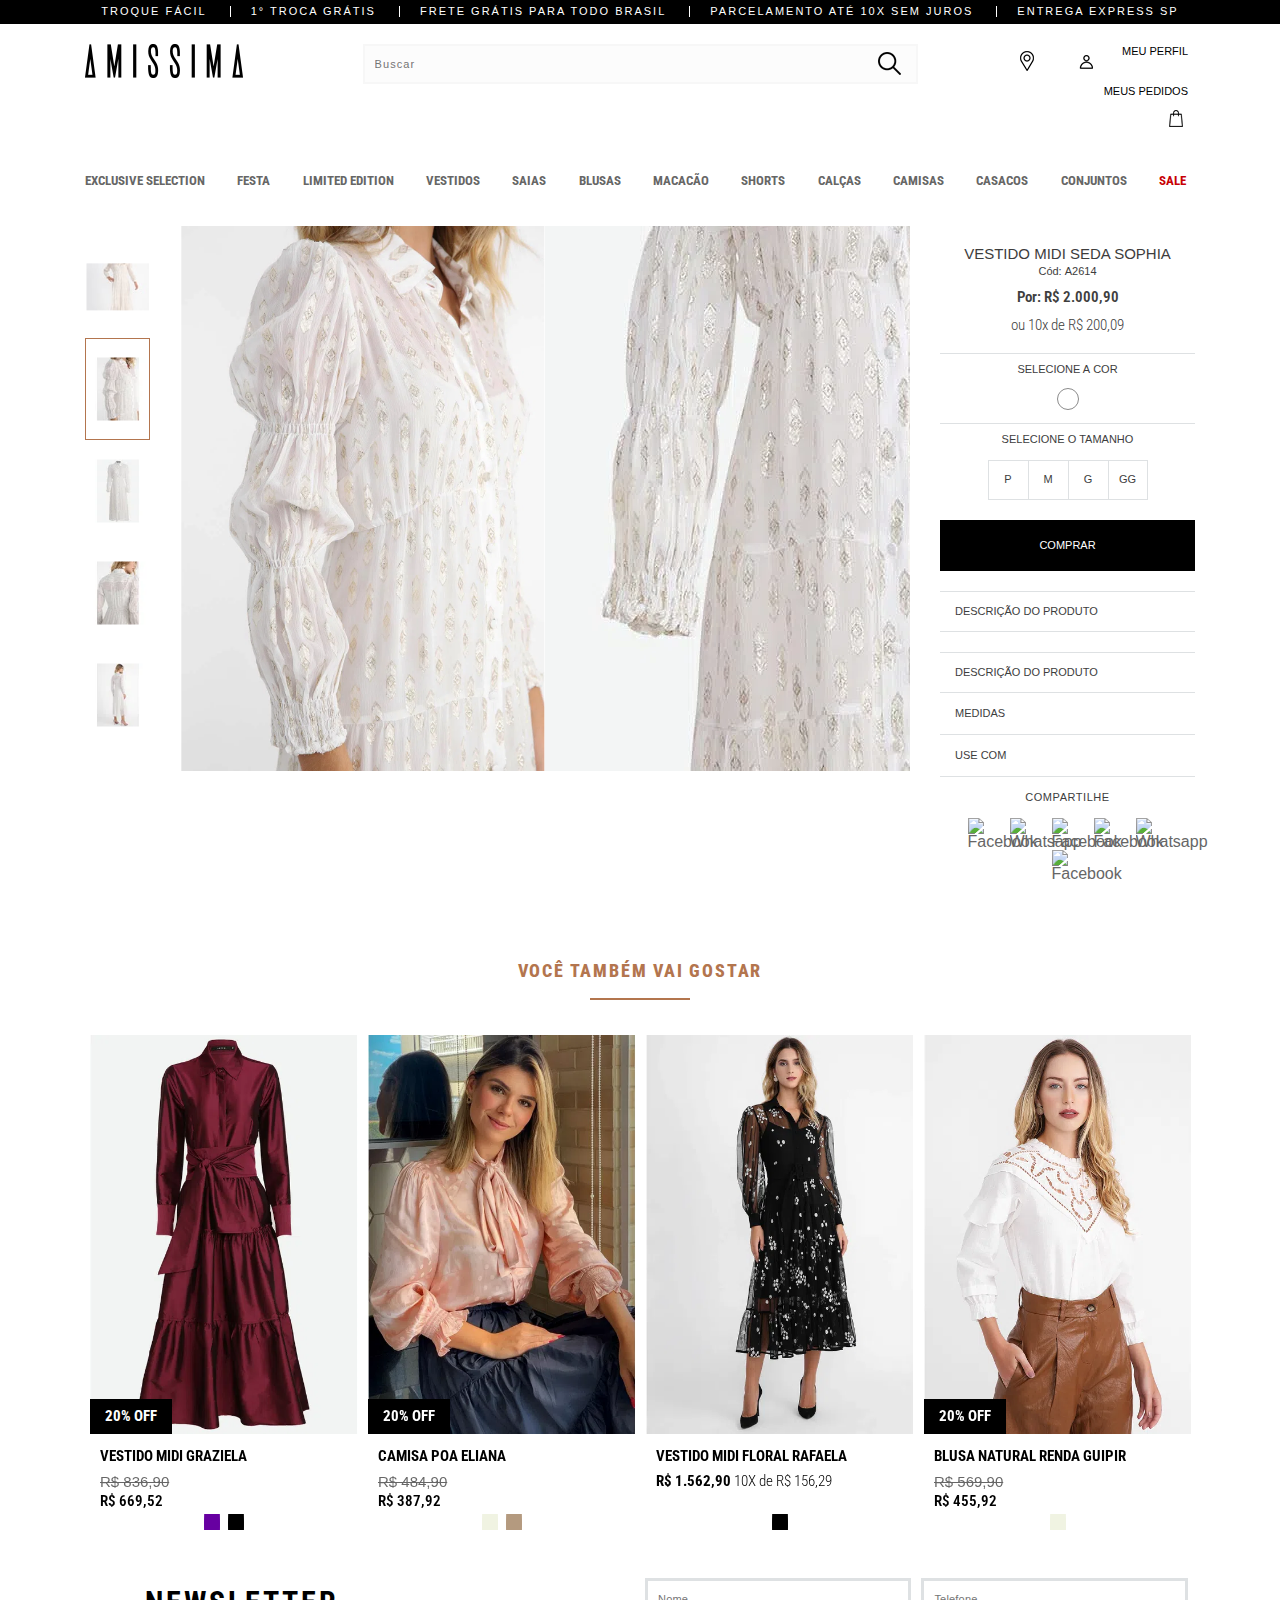
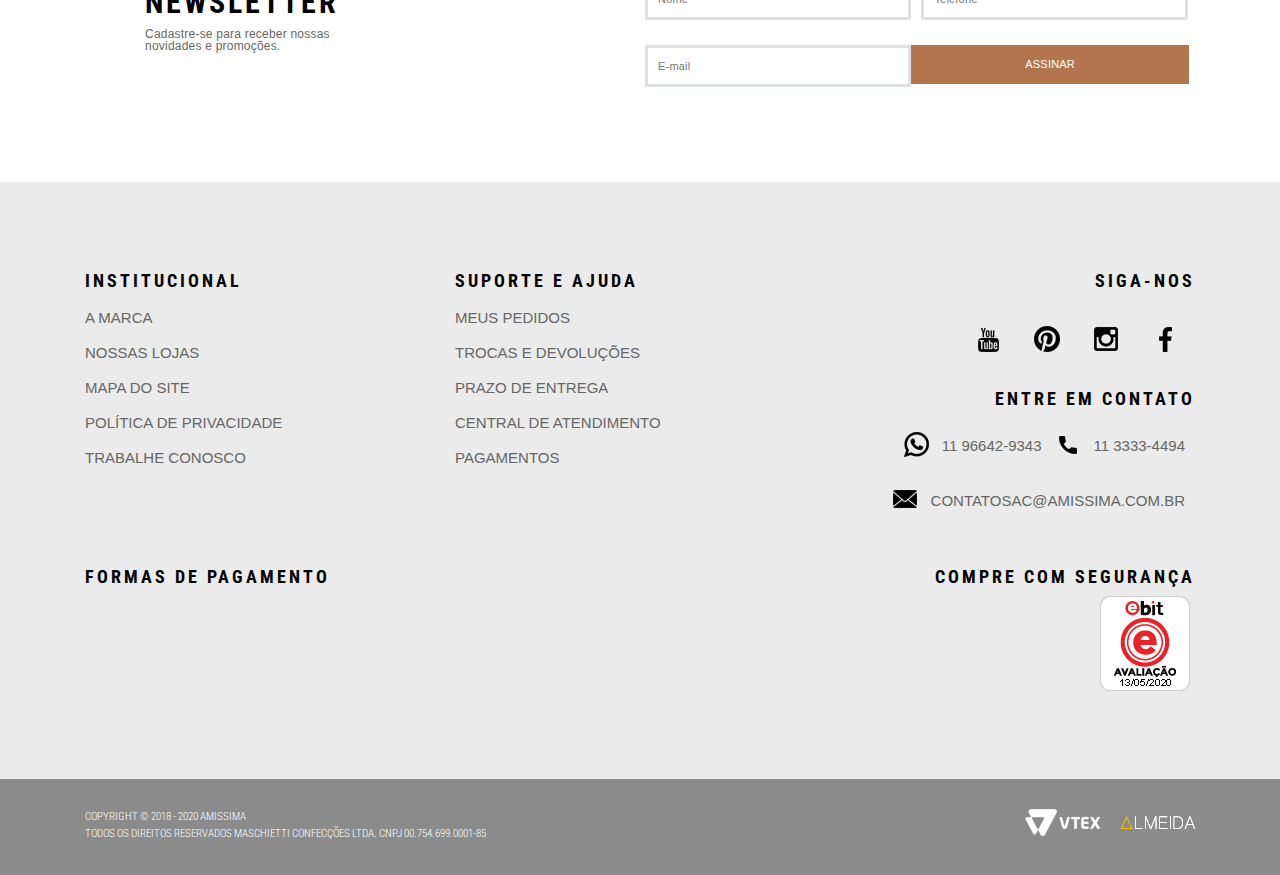
==== commit b06aa544: "Aplicando boas praticas de identação" ====
--- a/index.html
+++ b/index.html
@@ -1,692 +1,919 @@
 <!DOCTYPE html>
-<html xmlns="http://www.w3.org/1999/xhtml" xmlns:vtex="http://www.vtex.com.br/2009/vtex-common" xmlns:vtex.cmc="http://www.vtex.com.br/2009/vtex-commerce" lang="pt-br"><head prefix="og: http://ogp.me/ns# fb: http://ogp.me/ns/fb# product: http://ogp.me/ns/product#"><meta name="language" content="pt-BR">
-<meta name="country" content="BRA">
-<meta name="currency" content="R$">
-<meta http-equiv="Content-Type" content="text/html; charset=UTF-8">
-<meta name="description" content="Vestido confeccionado seda com poliéster. Ideal para ser usado em ocasiões especiais. A peça possui detalhes metalizados dourados, acabamento em elást">
-<meta name="Abstract" content="Vestido Midi Seda Sophia">
-<meta name="author" content="Amissima">
-<meta name="copyright" content="Amissima">
-<meta name="vtex-version" content="1.4.1512.2201">
-<meta http-equiv="pragma" content="no-cache">
-<meta name="controller" content="Product"><meta name="google-site-verification" content=""><meta name="viewport" content="width=device-width, initial-scale=1.0, user-scalable=no"><meta name="format-detection" content="telephone=no"><link rel="icon" type="image/png" href="https://www.amissima.com.br/arquivos/amissima-favicon.png?v=637079525790200000"><!-- HTML5 shim and Respond.js for IE8 support of HTML5 elements and media queries --><!-- WARNING: Respond.js doesn't work if you view the page via file:// --><!--[if lt IE 9]>
+<html xmlns="http://www.w3.org/1999/xhtml" xmlns:vtex="http://www.vtex.com.br/2009/vtex-common"
+  xmlns:vtex.cmc="http://www.vtex.com.br/2009/vtex-commerce" lang="pt-br">
+
+<head prefix="og: http://ogp.me/ns# fb: http://ogp.me/ns/fb# product: http://ogp.me/ns/product#">
+  <meta name="language" content="pt-BR">
+  <meta name="country" content="BRA">
+  <meta name="currency" content="R$">
+  <meta http-equiv="Content-Type" content="text/html; charset=UTF-8">
+  <meta name="description"
+    content="Vestido confeccionado seda com poliéster. Ideal para ser usado em ocasiões especiais. A peça possui detalhes metalizados dourados, acabamento em elást">
+  <meta name="Abstract" content="Vestido Midi Seda Sophia">
+  <meta name="author" content="Amissima">
+  <meta name="copyright" content="Amissima">
+  <meta name="vtex-version" content="1.4.1512.2201">
+  <meta http-equiv="pragma" content="no-cache">
+  <meta name="controller" content="Product">
+  <meta name="google-site-verification" content="">
+  <meta name="viewport" content="width=device-width, initial-scale=1.0, user-scalable=no">
+  <meta name="format-detection" content="telephone=no">
+  <link rel="icon" type="image/png"
+    href="https://www.amissima.com.br/arquivos/amissima-favicon.png?v=637079525790200000">
+  <!-- HTML5 shim and Respond.js for IE8 support of HTML5 elements and media queries -->
+  <!-- WARNING: Respond.js doesn't work if you view the page via file:// -->
+  <!--[if lt IE 9]>
   <script src="https://oss.maxcdn.com/html5shiv/3.7.2/html5shiv.min.js"></script>
   <script src="https://oss.maxcdn.com/respond/1.4.2/respond.min.js"></script>
-  <![endif]--><title>Vestido Midi Seda Sophia - amissima</title><script async="" src="index_files/start"></script><script type="text/javascript" async="" src="index_files/tagHigh"></script><script type="text/javascript" async="" src="index_files/conversion_async.js"></script><script type="text/javascript" async="" src="index_files/121613.js"></script><script async="" src="index_files/fbevents.js"></script><script src="index_files/bat.js" async=""></script><script type="text/javascript" async="" src="index_files/hotjar-1399223.js"></script><script type="text/javascript" async="" src="index_files/analytics.js"></script><script async="" src="index_files/gtm.js"></script><script async="" src="index_files/analytics.js"></script><script type="text/javascript" language="javascript">var jscheckoutUrl = 'https://www.amissima.com.br/checkout/#/cart';var jscheckoutAddUrl = 'https://www.amissima.com.br/checkout/cart/add';var jscheckoutGiftListId = '';var jsnomeSite = 'amissima';var jsnomeLoja = 'amissima';var jssalesChannel = '1';var defaultStoreCurrency = 'R$';var localeInfo = {"CountryCode":"BRA","CultureCode":"pt-BR","CurrencyLocale":{"RegionDisplayName":"Brazil","RegionName":"BR","RegionNativeName":"Brasil","TwoLetterIsoRegionName":"BR","CurrencyEnglishName":"Real","CurrencyNativeName":"Real","CurrencySymbol":"R$","ISOCurrencySymbol":"BRL","Locale":1046,"Format":{"CurrencyDecimalDigits":2,"CurrencyDecimalSeparator":",","CurrencyGroupSeparator":".","CurrencyGroupSize":3,"StartsWithCurrencySymbol":true},"FlagUrl":"http://www.geonames.org/flags/x/br.gif"}};</script> 
-<script type="text/javascript" language="javascript">vtxctx = {"skus":"8157;8158;8159;8160","searchTerm":"","categoryId":"2","categoryName":"Longo","departmentyId":"1","departmentName":"Vestidos","isOrder":"0","isCheck":"0","isCart":"0","actionType":"","actionValue":"","login":null,"url":"www.amissima.com.br","transurl":"www.amissima.com.br"};</script> 
-<script language="javascript" src="index_files/jquery-1.js" type="text/javascript"></script>
-<script language="javascript" src="index_files/swfobject.js" type="text/javascript"></script>
-<script language="javascript" src="index_files/vtex_013.js" type="text/javascript"></script>
-<script language="javascript" src="index_files/vtex_002.js" type="text/javascript"></script>
-<script language="javascript" src="index_files/render-extension-loader.js" type="text/javascript"></script>
-<script language="javascript" src="index_files/rc.js" type="text/javascript"></script>
-<script language="javascript" src="index_files/vtex_005.js" type="text/javascript"></script>
-<script language="javascript" src="index_files/vtex-events-all.js" type="text/javascript"></script>
-<script language="javascript" src="index_files/vtex-analytics.js" type="text/javascript"></script>
-<script language="javascript" src="index_files/vtex-i18n.js" type="text/javascript"></script>
-<script language="javascript" src="index_files/underscore-extensions.js" type="text/javascript"></script>
-<script language="javascript" src="index_files/currency-format.js" type="text/javascript"></script>
-<script language="javascript" src="index_files/dust-core-2.js" type="text/javascript"></script>
-<script language="javascript" src="index_files/catalog-sdk.js" type="text/javascript"></script>
-<script language="javascript" src="index_files/vtex_010.js" type="text/javascript"></script>
-<script language="javascript" src="index_files/portal-price-with-template2.js" type="text/javascript"></script>
-<script language="javascript" src="index_files/portal-sku-selector-with-template.js" type="text/javascript"></script>
-<script language="javascript" src="index_files/portal-buy-button.js" type="text/javascript"></script>
-<script language="javascript" src="index_files/portal-notify-me-with-template.js" type="text/javascript"></script>
-<script language="javascript" src="index_files/portal-template-as-modal.js" type="text/javascript"></script>
-<script language="javascript" src="index_files/vtex.js" type="text/javascript"></script>
-<script language="javascript" src="index_files/jquery_003.js" type="text/javascript"></script>
-<link rel="stylesheet" href="index_files/css.css"><link rel="stylesheet" href="index_files/amissima-style.css"><script language="javascript">var ___scriptPathTransac = '';</script><script language="javascript">var ___scriptPath = '';</script>
-<!-- Start - WebAnalyticsViewPart -->
-<script> var defaultUtmFromFolder = '';</script>
-<!-- CommerceContext.Current.VirtualFolder.Name: @Produto@ -->
-
-<script>
-vtex.events.addData({"pageCategory":"Product","pageDepartment":"Vestidos","pageUrl":"http://www.amissima.com.br/vestido-midi-seda-sophia-/p","pageTitle":"Vestido Midi Seda Sophia - amissima","skuStockOutFromShelf":["8333","8336","8212"],"skuStockOutFromProductDetail":["8157"],"shelfProductIds":["1227","1210","1205","1187"],"accountName":"amissima","pageFacets":[],"productId":"1202","productReferenceId":"A2614","productEans":["0026140401003","0026140401007","0026140401009","0026140401011"],"skuStocks":{"8157":0,"8158":11,"8159":7,"8160":5},"productName":"Vestido Midi Seda Sophia","productBrandId":2000001,"productBrandName":"Amissima","productDepartmentId":1,"productDepartmentName":"Vestidos","productCategoryId":2,"productCategoryName":"Longo","productListPriceFrom":"2000.9","productListPriceTo":"2000.9","productPriceFrom":"2000.9","productPriceTo":"2000.9","sellerId":"1","sellerIds":"1"});
-</script>
-
-<script>
-(function(w,d,s,l,i){w[l]=w[l]||[];w[l].push({'gtm.start':
-                            new Date().getTime(),event:'gtm.js'});var f=d.getElementsByTagName(s)[0],
-                            j=d.createElement(s),dl=l!='dataLayer'?'&l='+l:'';j.async=true;j.src=
-                            '//www.googletagmanager.com/gtm.js?id='+i+dl;f.parentNode.insertBefore(j,f);
-                            })(window,document,'script','dataLayer','GTM-NK98296');
-</script>
-
-<script>
-var helper = new vtexTagManagerHelper('productView'); helper.init();
-</script>
-
-<!-- End - WebAnalyticsViewPart -->
-<link rel="canonical" href="https://www.amissima.com.br/vestido-midi-seda-sophia-/p"><script>var skuJson_0 = {"productId":1202,"name":"Vestido Midi Seda Sophia","salesChannel":"1","available":true,"displayMode":"especificacao","dimensions":["Cor","Tamanho"],"dimensionsInputType":{"Cor":"Radio","Tamanho":"Radio"},"dimensionsMap":{"Cor":["Off White"],"Tamanho":["P","M","G","GG"]},"skus":[{"sku":8157,"skuname":"Vestido Midi Seda Sophia","dimensions":{"Cor":"Off White","Tamanho":"P"},"available":false,"availablequantity":0,"cacheVersionUsedToCallCheckout":null,"listPriceFormated":"R$ 0,00","listPrice":0,"taxFormated":"R$ 0,00","taxAsInt":0,"bestPriceFormated":"R$ 9.999.876,00","bestPrice":999987600,"spotPrice":999987600,"installments":0,"installmentsValue":0,"installmentsInsterestRate":null,"image":"https://amissima.vteximg.com.br/arquivos/ids/201019-300-450/2614.04.010_0.jpg?v=637197177251800000","sellerId":"1","seller":"Amissima","measures":{"cubicweight":400.0000,"height":10.0000,"length":35.0000,"weight":400.0000,"width":45.0000},"unitMultiplier":1.0000,"rewardValue":0},{"sku":8158,"skuname":"Vestido Midi Seda Sophia","dimensions":{"Cor":"Off White","Tamanho":"M"},"available":true,"availablequantity":99999,"cacheVersionUsedToCallCheckout":"075e7a653a0695cf6472c2107e5d3d87_","listPriceFormated":"R$ 0,00","listPrice":0,"taxFormated":"R$ 0,00","taxAsInt":0,"bestPriceFormated":"R$ 2.000,90","bestPrice":200090,"spotPrice":200090,"installments":10,"installmentsValue":20009,"installmentsInsterestRate":0,"image":"https://amissima.vteximg.com.br/arquivos/ids/201019-300-450/2614.04.010_0.jpg?v=637197177251800000","sellerId":"1","seller":"Amissima","measures":{"cubicweight":1.0000,"height":10.0000,"length":35.0000,"weight":405.0000,"width":45.0000},"unitMultiplier":1.0000,"rewardValue":0},{"sku":8159,"skuname":"Vestido Midi Seda Sophia","dimensions":{"Cor":"Off White","Tamanho":"G"},"available":true,"availablequantity":7,"cacheVersionUsedToCallCheckout":"075e7a653a0695cf6472c2107e5d3d87_","listPriceFormated":"R$ 0,00","listPrice":0,"taxFormated":"R$ 0,00","taxAsInt":0,"bestPriceFormated":"R$ 2.000,90","bestPrice":200090,"spotPrice":200090,"installments":10,"installmentsValue":20009,"installmentsInsterestRate":0,"image":"https://amissima.vteximg.com.br/arquivos/ids/201019-300-450/2614.04.010_0.jpg?v=637197177251800000","sellerId":"1","seller":"Amissima","measures":{"cubicweight":1.0000,"height":10.0000,"length":35.0000,"weight":410.0000,"width":45.0000},"unitMultiplier":1.0000,"rewardValue":0},{"sku":8160,"skuname":"Vestido Midi Seda Sophia","dimensions":{"Cor":"Off White","Tamanho":"GG"},"available":true,"availablequantity":5,"cacheVersionUsedToCallCheckout":"075e7a653a0695cf6472c2107e5d3d87_","listPriceFormated":"R$ 0,00","listPrice":0,"taxFormated":"R$ 0,00","taxAsInt":0,"bestPriceFormated":"R$ 2.000,90","bestPrice":200090,"spotPrice":200090,"installments":10,"installmentsValue":20009,"installmentsInsterestRate":0,"image":"https://amissima.vteximg.com.br/arquivos/ids/201019-300-450/2614.04.010_0.jpg?v=637197177251800000","sellerId":"1","seller":"Amissima","measures":{"cubicweight":1.0000,"height":10.0000,"length":35.0000,"weight":415.0000,"width":45.0000},"unitMultiplier":1.0000,"rewardValue":0}]};CATALOG_SDK.setProductWithVariationsCache(skuJson_0.productId, skuJson_0); var skuJson = skuJson_0;</script><script async="" type="text/javascript" src="index_files/dataroyal_tag.asc"></script><script src="index_files/a"></script><link rel="stylesheet" type="text/css" href="index_files/styles.css" media="all"><script src="index_files/dsp" type="text/javascript" defer="defer" async=""></script><script src="index_files/init" type="text/javascript" defer="defer" async=""></script></head>
-  <body class="product"><div id="ajaxBusy" class="load loading" style="display: none;"><p>Aguarde...</p></div><div class="ajax-content-loader" rel="/no-cache/callcenter/disclaimer">
-<!-- CallCenter -->
-</div><!-- Header --><style>.header-amissima--menu--item:last-child .link {
-  color: #c80005;
-}
-.header-amissima--menu--item:last-child .link:before {
-  background: #c80005;
-}
-.header-amissima--menu--item:last-child .link:hover {
-  color: #ff0000;
-}
-.header-amissima--menu--item:last-child .link:hover:before {
-  background: #ff0000;
-}</style><header class="header-amissima" data-scroll="false"><div class="header-amissima--top">
-  <div id="amissima-header-promocional">
-    <div class="faixa0">Troque fácil </div>
-    <div class="faixa1"> 1° Troca Grátis</div>
-    <div class="faixa2">Frete Grátis para todo Brasil</div>
-    <div class="faixa3">Parcelamento até 10x sem juros</div>
-    <div class="faixa3">Entrega Express SP</div>
+  <![endif]-->
+  <title>Vestido Midi Seda Sophia - amissima</title>
+  <script async="" src="index_files/start"></script>
+  <script type="text/javascript" async="" src="index_files/tagHigh"></script>
+  <script type="text/javascript" async="" src="index_files/conversion_async.js"></script>
+  <script type="text/javascript" async="" src="index_files/121613.js"></script>
+  <script async="" src="index_files/fbevents.js"></script>
+  <script src="index_files/bat.js" async=""></script>
+  <script type="text/javascript" async="" src="index_files/hotjar-1399223.js"></script>
+  <script type="text/javascript" async="" src="index_files/analytics.js"></script>
+  <script async="" src="index_files/gtm.js"></script>
+  <script async="" src="index_files/analytics.js"></script>
+  <script type="text/javascript"
+    language="javascript">var jscheckoutUrl = 'https://www.amissima.com.br/checkout/#/cart'; var jscheckoutAddUrl = 'https://www.amissima.com.br/checkout/cart/add'; var jscheckoutGiftListId = ''; var jsnomeSite = 'amissima'; var jsnomeLoja = 'amissima'; var jssalesChannel = '1'; var defaultStoreCurrency = 'R$'; var localeInfo = { "CountryCode": "BRA", "CultureCode": "pt-BR", "CurrencyLocale": { "RegionDisplayName": "Brazil", "RegionName": "BR", "RegionNativeName": "Brasil", "TwoLetterIsoRegionName": "BR", "CurrencyEnglishName": "Real", "CurrencyNativeName": "Real", "CurrencySymbol": "R$", "ISOCurrencySymbol": "BRL", "Locale": 1046, "Format": { "CurrencyDecimalDigits": 2, "CurrencyDecimalSeparator": ",", "CurrencyGroupSeparator": ".", "CurrencyGroupSize": 3, "StartsWithCurrencySymbol": true }, "FlagUrl": "http://www.geonames.org/flags/x/br.gif" } };</script>
+  <script type="text/javascript"
+    language="javascript">vtxctx = { "skus": "8157;8158;8159;8160", "searchTerm": "", "categoryId": "2", "categoryName": "Longo", "departmentyId": "1", "departmentName": "Vestidos", "isOrder": "0", "isCheck": "0", "isCart": "0", "actionType": "", "actionValue": "", "login": null, "url": "www.amissima.com.br", "transurl": "www.amissima.com.br" };</script>
+  <script language="javascript" src="index_files/jquery-1.js" type="text/javascript"></script>
+  <script language="javascript" src="index_files/swfobject.js" type="text/javascript"></script>
+  <script language="javascript" src="index_files/vtex_013.js" type="text/javascript"></script>
+  <script language="javascript" src="index_files/vtex_002.js" type="text/javascript"></script>
+  <script language="javascript" src="index_files/render-extension-loader.js" type="text/javascript"></script>
+  <script language="javascript" src="index_files/rc.js" type="text/javascript"></script>
+  <script language="javascript" src="index_files/vtex_005.js" type="text/javascript"></script>
+  <script language="javascript" src="index_files/vtex-events-all.js" type="text/javascript"></script>
+  <script language="javascript" src="index_files/vtex-analytics.js" type="text/javascript"></script>
+  <script language="javascript" src="index_files/vtex-i18n.js" type="text/javascript"></script>
+  <script language="javascript" src="index_files/underscore-extensions.js" type="text/javascript"></script>
+  <script language="javascript" src="index_files/currency-format.js" type="text/javascript"></script>
+  <script language="javascript" src="index_files/dust-core-2.js" type="text/javascript"></script>
+  <script language="javascript" src="index_files/catalog-sdk.js" type="text/javascript"></script>
+  <script language="javascript" src="index_files/vtex_010.js" type="text/javascript"></script>
+  <script language="javascript" src="index_files/portal-price-with-template2.js" type="text/javascript"></script>
+  <script language="javascript" src="index_files/portal-sku-selector-with-template.js" type="text/javascript"></script>
+  <script language="javascript" src="index_files/portal-buy-button.js" type="text/javascript"></script>
+  <script language="javascript" src="index_files/portal-notify-me-with-template.js" type="text/javascript"></script>
+  <script language="javascript" src="index_files/portal-template-as-modal.js" type="text/javascript"></script>
+  <script language="javascript" src="index_files/vtex.js" type="text/javascript"></script>
+  <script language="javascript" src="index_files/jquery_003.js" type="text/javascript"></script>
+  <link rel="stylesheet" href="index_files/css.css">
+  <link rel="stylesheet" href="index_files/amissima-style.css">
+  <script language="javascript">var ___scriptPathTransac = '';</script>
+  <script language="javascript">var ___scriptPath = '';</script>
+  <!-- Start - WebAnalyticsViewPart -->
+  <script> var defaultUtmFromFolder = '';</script>
+  <!-- CommerceContext.Current.VirtualFolder.Name: @Produto@ -->
+
+  <script>
+    vtex.events.addData({ "pageCategory": "Product", "pageDepartment": "Vestidos", "pageUrl": "http://www.amissima.com.br/vestido-midi-seda-sophia-/p", "pageTitle": "Vestido Midi Seda Sophia - amissima", "skuStockOutFromShelf": ["8333", "8336", "8212"], "skuStockOutFromProductDetail": ["8157"], "shelfProductIds": ["1227", "1210", "1205", "1187"], "accountName": "amissima", "pageFacets": [], "productId": "1202", "productReferenceId": "A2614", "productEans": ["0026140401003", "0026140401007", "0026140401009", "0026140401011"], "skuStocks": { "8157": 0, "8158": 11, "8159": 7, "8160": 5 }, "productName": "Vestido Midi Seda Sophia", "productBrandId": 2000001, "productBrandName": "Amissima", "productDepartmentId": 1, "productDepartmentName": "Vestidos", "productCategoryId": 2, "productCategoryName": "Longo", "productListPriceFrom": "2000.9", "productListPriceTo": "2000.9", "productPriceFrom": "2000.9", "productPriceTo": "2000.9", "sellerId": "1", "sellerIds": "1" });
+  </script>
+
+  <script>
+    (function (w, d, s, l, i) {
+    w[l] = w[l] || []; w[l].push({
+      'gtm.start':
+        new Date().getTime(), event: 'gtm.js'
+    }); var f = d.getElementsByTagName(s)[0],
+      j = d.createElement(s), dl = l != 'dataLayer' ? '&l=' + l : ''; j.async = true; j.src =
+        '//www.googletagmanager.com/gtm.js?id=' + i + dl; f.parentNode.insertBefore(j, f);
+    })(window, document, 'script', 'dataLayer', 'GTM-NK98296');
+  </script>
+
+  <script>
+    var helper = new vtexTagManagerHelper('productView'); helper.init();
+  </script>
+
+  <!-- End - WebAnalyticsViewPart -->
+  <link rel="canonical" href="https://www.amissima.com.br/vestido-midi-seda-sophia-/p">
+  <script>var skuJson_0 = { "productId": 1202, "name": "Vestido Midi Seda Sophia", "salesChannel": "1", "available": true, "displayMode": "especificacao", "dimensions": ["Cor", "Tamanho"], "dimensionsInputType": { "Cor": "Radio", "Tamanho": "Radio" }, "dimensionsMap": { "Cor": ["Off White"], "Tamanho": ["P", "M", "G", "GG"] }, "skus": [{ "sku": 8157, "skuname": "Vestido Midi Seda Sophia", "dimensions": { "Cor": "Off White", "Tamanho": "P" }, "available": false, "availablequantity": 0, "cacheVersionUsedToCallCheckout": null, "listPriceFormated": "R$ 0,00", "listPrice": 0, "taxFormated": "R$ 0,00", "taxAsInt": 0, "bestPriceFormated": "R$ 9.999.876,00", "bestPrice": 999987600, "spotPrice": 999987600, "installments": 0, "installmentsValue": 0, "installmentsInsterestRate": null, "image": "https://amissima.vteximg.com.br/arquivos/ids/201019-300-450/2614.04.010_0.jpg?v=637197177251800000", "sellerId": "1", "seller": "Amissima", "measures": { "cubicweight": 400.0000, "height": 10.0000, "length": 35.0000, "weight": 400.0000, "width": 45.0000 }, "unitMultiplier": 1.0000, "rewardValue": 0 }, { "sku": 8158, "skuname": "Vestido Midi Seda Sophia", "dimensions": { "Cor": "Off White", "Tamanho": "M" }, "available": true, "availablequantity": 99999, "cacheVersionUsedToCallCheckout": "075e7a653a0695cf6472c2107e5d3d87_", "listPriceFormated": "R$ 0,00", "listPrice": 0, "taxFormated": "R$ 0,00", "taxAsInt": 0, "bestPriceFormated": "R$ 2.000,90", "bestPrice": 200090, "spotPrice": 200090, "installments": 10, "installmentsValue": 20009, "installmentsInsterestRate": 0, "image": "https://amissima.vteximg.com.br/arquivos/ids/201019-300-450/2614.04.010_0.jpg?v=637197177251800000", "sellerId": "1", "seller": "Amissima", "measures": { "cubicweight": 1.0000, "height": 10.0000, "length": 35.0000, "weight": 405.0000, "width": 45.0000 }, "unitMultiplier": 1.0000, "rewardValue": 0 }, { "sku": 8159, "skuname": "Vestido Midi Seda Sophia", "dimensions": { "Cor": "Off White", "Tamanho": "G" }, "available": true, "availablequantity": 7, "cacheVersionUsedToCallCheckout": "075e7a653a0695cf6472c2107e5d3d87_", "listPriceFormated": "R$ 0,00", "listPrice": 0, "taxFormated": "R$ 0,00", "taxAsInt": 0, "bestPriceFormated": "R$ 2.000,90", "bestPrice": 200090, "spotPrice": 200090, "installments": 10, "installmentsValue": 20009, "installmentsInsterestRate": 0, "image": "https://amissima.vteximg.com.br/arquivos/ids/201019-300-450/2614.04.010_0.jpg?v=637197177251800000", "sellerId": "1", "seller": "Amissima", "measures": { "cubicweight": 1.0000, "height": 10.0000, "length": 35.0000, "weight": 410.0000, "width": 45.0000 }, "unitMultiplier": 1.0000, "rewardValue": 0 }, { "sku": 8160, "skuname": "Vestido Midi Seda Sophia", "dimensions": { "Cor": "Off White", "Tamanho": "GG" }, "available": true, "availablequantity": 5, "cacheVersionUsedToCallCheckout": "075e7a653a0695cf6472c2107e5d3d87_", "listPriceFormated": "R$ 0,00", "listPrice": 0, "taxFormated": "R$ 0,00", "taxAsInt": 0, "bestPriceFormated": "R$ 2.000,90", "bestPrice": 200090, "spotPrice": 200090, "installments": 10, "installmentsValue": 20009, "installmentsInsterestRate": 0, "image": "https://amissima.vteximg.com.br/arquivos/ids/201019-300-450/2614.04.010_0.jpg?v=637197177251800000", "sellerId": "1", "seller": "Amissima", "measures": { "cubicweight": 1.0000, "height": 10.0000, "length": 35.0000, "weight": 415.0000, "width": 45.0000 }, "unitMultiplier": 1.0000, "rewardValue": 0 }] }; CATALOG_SDK.setProductWithVariationsCache(skuJson_0.productId, skuJson_0); var skuJson = skuJson_0;</script>
+  <script async="" type="text/javascript" src="index_files/dataroyal_tag.asc"></script>
+  <script src="index_files/a"></script>
+  <link rel="stylesheet" type="text/css" href="index_files/styles.css" media="all">
+  <script src="index_files/dsp" type="text/javascript" defer="defer" async=""></script>
+  <script src="index_files/init" type="text/javascript" defer="defer" async=""></script>
+</head>
+
+<body class="product">
+  <div id="ajaxBusy" class="load loading" style="display: none;">
+    <p>Aguarde...</p>
   </div>
-</div><div class="header-amissima--content"><div class="wrapper"><div class="header-amissima--logo"><a href="https://www.amissima.com.br/" class="link"><img src="index_files/logo.png" alt="Amissima"><img class="mobile" src="index_files/logo-min-mb.png" alt="Amissima"></a></div><div class="header-amissima--search"><form action="#" method="post" class="header-amissima--search--form"><input type="type" class="header-amissima--search--input" placeholder="Buscar"><button class="header-amissima--search--submit" type="submit"><img src="index_files/lupa.png"></button><button class="header-amissima--search--submit"><span class="icon icon-close"></span></button></form><div class="header-amissima--search--content" style="display: none;"></div></div><div class="header-amissima--cart-login" data-login="false"><div class="login"><a class="stores" href="https://www.amissima.com.br/institucional/lojas"><img src="index_files/place.png"></a><div class="link-login"><a class="account" href="https://www.amissima.com.br/account" title="Fazer Login"><span class="text"><img src="index_files/profile.png"></span><span class="mobile">Nova Aqui? Cadastre-se</span></a><p class="welcome"><span class="text"></span><span class="name"></span><a class="logout" role="button" href="https://www.amissima.com.br/no-cache/user/logout">sair</a></p></div><a class="link" href="https://www.amissima.com.br/account">Meu Perfil</a><a class="link" href="https://www.amissima.com.br/account#/orders">Meus pedidos</a></div><div class="cart"><button class="header-amissima--cart--open" data-type="bag"><span class="text"><img src="index_files/cart.png"></span><i class="number"></i></button></div></div><div class="header-amissima--cart--content"><ul class="header-amissima--cart--list"></ul><div class="header-amissima--cart--controls"><p class="total"><span class="text">total</span><span class="price"></span></p><a class="send" href="https://www.amissima.com.br/checkout">Finalizar Compra</a></div></div><div class="header-amissima--mobile-controls"><button class="header-amissima--mobile-controls--menu" data-type="menu"><span class="icon icon-hamburguer"></span><span class="icon icon-close-big"></span></button><button class="header-amissima--mobile-controls--search" data-type="search"><span class="icon icon-search"></span></button><button class="header-amissima--mobile-controls--bag" data-type="bag"><span class="icon icon-bag"></span><i class="number"></i></button></div></div></div><div class="header-amissima--menu"><div class="wrapper"><ul class="header-amissima--menu--list">
-  <!-- New  in -->
-  <li class="header-amissima--menu--item">
-    <a class="link" href="https://www.amissima.com.br/Exclusive-Selection">Exclusive Selection</a>
-  </li>
-  <!-- END: New in -->
-  <!-- Festa -->
-  <li class="header-amissima--menu--item">
-    <a class="link" href="https://www.amissima.com.br/vestido-de-festa">FESTA</a>
-  </li>
-  <!-- END: Festa -->
-
-  <!-- Aqui inicia o limited edition -->
-  <li class="header-amissima--menu--item">
-    <a class="link" href="https://www.amissima.com.br/limited-edition">Limited Edition</a>
-  </li>
-  <!-- Final do menu limited edition-->
-
-  <!-- Vestidos -->
-  <li class="header-amissima--menu--item" data-submenu="true">
-    <a class="link" href="https://www.amissima.com.br/vestidos?O=OrderByReleaseDateDESC">VESTIDOS <span></span></a>
-
-    <div class="submenu">
-      <ul class="submenu--list">
-        <li class="submenu--item">
-          <a class="title" href="#">Categorias</a>
-
-          <ul class="submenu--list">
-            <li class="submenu--item">
-              <a class="link" href="https://www.amissima.com.br/vestidos/longo?O=OrderByReleaseDateDESC">Longo</a>
-            </li>
-            <li class="submenu--item">
-              <a class="link" href="https://www.amissima.com.br/vestidos/midi?O=OrderByReleaseDateDESC">Midi</a>
-            </li>
-            <li class="submenu--item">
-              <a class="link" href="https://www.amissima.com.br/vestidos/mini?O=OrderByReleaseDateDESC">Mini</a>
-            </li>
-            <li class="submenu--item">
-              <a class="link" href="https://www.amissima.com.br/vestidos/chemise?O=OrderByReleaseDateDESC">Chemise</a>
-            </li>
-            <li class="submenu--item">
-              <a class="link" href="https://www.amissima.com.br/vestidos/saida-de-praia?O=OrderByReleaseDateDESC">Saída de praia</a>
-            </li>
-            <li class="submenu--item">
-              <a class="link" href="https://www.amissima.com.br/vestidos-de-madrinha">Madrinha</a>
-            </li>
-          </ul>
-        </li>
-
-        <li class="submenu--item submenu--item--tendencias">
-          <a class="title" href="#">Tendências</a>
-
-          <ul class="submenu--list">
-            <li class="submenu--item">
-              <a class="link" href="https://www.amissima.com.br/busca/?fq=C:1&amp;fq=specificationFilter_19:Laise%20&amp;%20Renda">Laise &amp; Renda</a>
-            </li>
-            <li class="submenu--item">
-              <a class="link" href="https://www.amissima.com.br/busca/?fq=C:1&amp;fq=specificationFilter_19:Babados">Babados</a>
-            </li>
-            <li class="submenu--item">
-              <a class="link" href="https://www.amissima.com.br/busca/?fq=C:1&amp;fq=specificationFilter_19:Transpar%C3%83%C2%AAncia">Transparência</a>
-            </li>
-            <li class="submenu--item">
-              <a class="link" href="https://www.amissima.com.br/busca/?fq=C:1&amp;fq=specificationFilter_19:Tons%20Pastel">Tons Pastel</a>
-            </li>
-            <li class="submenu--item">
-              <a class="link" href="https://www.amissima.com.br/busca/?fq=C:1&amp;fq=specificationFilter_19:Floral">Floral</a>
-            </li>
-            <li class="submenu--item">
-              <a class="link" href="https://www.amissima.com.br/busca/?fq=C:1&amp;fq=specificationFilter_19:Naturais">Naturais</a>
-            </li>
-            <li class="submenu--item">
-              <a class="link" href="https://www.amissima.com.br/busca/?fq=C:1&amp;fq=specificationFilter_19:Seda">Seda</a>
-            </li>
-            <li class="submenu--item">
-              <a class="link" href="https://www.amissima.com.br/busca/?fq=C:1&amp;fq=specificationFilter_19:All%20Black">All Black</a>
-            </li>
-            <li class="submenu--item">
-              <a class="link" href="https://www.amissima.com.br/busca/?fq=C:1&amp;fq=specificationFilter_19:Paet%C3%83%C2%AA">Paetê</a>
-            </li>
-          </ul>
-        </li>
-
-        <li class="submenu--item submenu--item--tamanhos">
-          <a class="title" href="#">Tamanhos</a>
-
-          <ul class="submenu--list">
-            <li class="submenu--item">
-              <a class="link" href="https://www.amissima.com.br/busca/?fq=C:1&amp;fq=specificationFilter_20:PP">PP</a>
-            </li>
-            <li class="submenu--item">
-              <a class="link" href="https://www.amissima.com.br/busca/?fq=C:1&amp;fq=specificationFilter_20:P">P</a>
-            </li>
-            <li class="submenu--item">
-              <a class="link" href="https://www.amissima.com.br/busca/?fq=C:1&amp;fq=specificationFilter_20:M">M</a>
-            </li>
-            <li class="submenu--item">
-              <a class="link" href="https://www.amissima.com.br/busca/?fq=C:1&amp;fq=specificationFilter_20:G">G</a>
-            </li>
-            <li class="submenu--item">
-              <a class="link" href="https://www.amissima.com.br/busca/?fq=C:1&amp;fq=specificationFilter_20:GG">GG</a>
-            </li>
-          </ul>
-        </li>
-      </ul>
-
-      <div class="submenu--image">
-        <img src="index_files/banner-menu-vestidos.jpg" alt="Vestidos">
+  <div class="ajax-content-loader" rel="/no-cache/callcenter/disclaimer">
+    <!-- CallCenter -->
+  </div><!-- Header -->
+  <style>
+    .header-amissima--menu--item:last-child .link {
+      color: #c80005;
+    }
+
+    .header-amissima--menu--item:last-child .link:before {
+      background: #c80005;
+    }
+
+    .header-amissima--menu--item:last-child .link:hover {
+      color: #ff0000;
+    }
+
+    .header-amissima--menu--item:last-child .link:hover:before {
+      background: #ff0000;
+    }
+  </style>
+  <header class="header-amissima" data-scroll="false">
+    <div class="header-amissima--top">
+      <div id="amissima-header-promocional">
+        <div class="faixa0">Troque fácil </div>
+        <div class="faixa1"> 1° Troca Grátis</div>
+        <div class="faixa2">Frete Grátis para todo Brasil</div>
+        <div class="faixa3">Parcelamento até 10x sem juros</div>
+        <div class="faixa3">Entrega Express SP</div>
       </div>
     </div>
-  </li>
-  <!-- END: Vestidos -->
-  <!-- Saias -->
-  <li class="header-amissima--menu--item" data-submenu="true">
-    <a class="link" href="https://www.amissima.com.br/saias?O=OrderByReleaseDateDESC">SAIAS<span></span></a>
-    <div class="submenu">
-      <ul class="submenu--list">
-        <li class="submenu--item">
-          <a class="title" href="#">Categorias</a>
-
-          <ul class="submenu--list">
-            <li class="submenu--item">
-              <a class="link" href="https://www.amissima.com.br/saias/lapis?O=OrderByReleaseDateDESC">Lapis</a>
-            </li>
-            <li class="submenu--item">
-              <a class="link" href="https://www.amissima.com.br/saias/longa?O=OrderByReleaseDateDESC">Longa</a>
-            </li>
-            <li class="submenu--item">
-              <a class="link" href="https://www.amissima.com.br/saias/midi?O=OrderByReleaseDateDESC">Midi</a>
-            </li>
-            <li class="submenu--item">
-              <a class="link" href="https://www.amissima.com.br/saias/mini?O=OrderByReleaseDateDESC">Mini</a>
-            </li>
-          </ul>
-        </li>
-
-        <li class="submenu--item submenu--item--tendencias">
-          <a class="title" href="#">Tendências</a>
-
-          <ul class="submenu--list">
-            <li class="submenu--item">
-              <a class="link" href="https://www.amissima.com.br/busca/?fq=C:7&amp;fq=specificationFilter_19:Laise%20&amp;%20Renda">Laise &amp; Renda</a>
-            </li>
-            <li class="submenu--item">
-              <a class="link" href="https://www.amissima.com.br/busca/?fq=C:7&amp;fq=specificationFilter_19:Babados">Babados</a>
-            </li>
-            <li class="submenu--item">
-              <a class="link" href="https://www.amissima.com.br/busca/?fq=C:7&amp;fq=specificationFilter_19:Transpar%C3%83%C2%AAncia">Transparência</a>
-            </li>
-            <li class="submenu--item">
-              <a class="link" href="https://www.amissima.com.br/busca/?fq=C:7&amp;fq=specificationFilter_19:Tons%20Pastel">Tons Pastel</a>
-            </li>
-            <li class="submenu--item">
-              <a class="link" href="https://www.amissima.com.br/busca/?fq=C:7&amp;fq=specificationFilter_19:Floral">Floral</a>
-            </li>
-            <li class="submenu--item">
-              <a class="link" href="https://www.amissima.com.br/busca/?fq=C:7&amp;fq=specificationFilter_19:Naturais">Naturais</a>
-            </li>
-            <li class="submenu--item">
-              <a class="link" href="https://www.amissima.com.br/busca/?fq=C:7&amp;fq=specificationFilter_19:Seda">Seda</a>
-            </li>
-            <li class="submenu--item">
-              <a class="link" href="https://www.amissima.com.br/busca/?fq=C:7&amp;fq=specificationFilter_19:All%20Black">All Black</a>
-            </li>
-            <li class="submenu--item">
-              <a class="link" href="https://www.amissima.com.br/busca/?fq=C:7&amp;fq=specificationFilter_19:Paet%C3%83%C2%AA">Paetê</a>
-            </li>
-          </ul>
-        </li>
-
-        <li class="submenu--item submenu--item--tamanhos">
-          <a class="title" href="#">Tamanhos</a>
-
-          <ul class="submenu--list">
-            <li class="submenu--item">
-              <a class="link" href="https://www.amissima.com.br/busca/?fq=C:7&amp;fq=specificationFilter_20:PP">PP</a>
-            </li>
-            <li class="submenu--item">
-              <a class="link" href="https://www.amissima.com.br/busca/?fq=C:7&amp;fq=specificationFilter_20:P">P</a>
-            </li>
-            <li class="submenu--item">
-              <a class="link" href="https://www.amissima.com.br/busca/?fq=C:7&amp;fq=specificationFilter_20:M">M</a>
-            </li>
-            <li class="submenu--item">
-              <a class="link" href="https://www.amissima.com.br/busca/?fq=C:7&amp;fq=specificationFilter_20:G">G</a>
-            </li>
-            <li class="submenu--item">
-              <a class="link" href="https://www.amissima.com.br/busca/?fq=C:7&amp;fq=specificationFilter_20:GG">GG</a>
-            </li>
-          </ul>
-        </li>
-      </ul>
-
-      <div class="submenu--image">
-         <img src="index_files/banner-menu-saia.jpg" alt="Saias">
+    <div class="header-amissima--content">
+      <div class="wrapper">
+        <div class="header-amissima--logo"><a href="https://www.amissima.com.br/" class="link"><img
+              src="index_files/logo.png" alt="Amissima"><img class="mobile" src="index_files/logo-min-mb.png"
+              alt="Amissima"></a></div>
+        <div class="header-amissima--search">
+          <form action="#" method="post" class="header-amissima--search--form"><input type="type"
+              class="header-amissima--search--input" placeholder="Buscar"><button
+              class="header-amissima--search--submit" type="submit"><img src="index_files/lupa.png"></button><button
+              class="header-amissima--search--submit"><span class="icon icon-close"></span></button></form>
+          <div class="header-amissima--search--content" style="display: none;"></div>
+        </div>
+        <div class="header-amissima--cart-login" data-login="false">
+          <div class="login"><a class="stores" href="https://www.amissima.com.br/institucional/lojas"><img
+                src="index_files/place.png"></a>
+            <div class="link-login"><a class="account" href="https://www.amissima.com.br/account"
+                title="Fazer Login"><span class="text"><img src="index_files/profile.png"></span><span
+                  class="mobile">Nova Aqui? Cadastre-se</span></a>
+              <p class="welcome"><span class="text"></span><span class="name"></span><a class="logout" role="button"
+                  href="https://www.amissima.com.br/no-cache/user/logout">sair</a></p>
+            </div><a class="link" href="https://www.amissima.com.br/account">Meu Perfil</a><a class="link"
+              href="https://www.amissima.com.br/account#/orders">Meus pedidos</a>
+          </div>
+          <div class="cart"><button class="header-amissima--cart--open" data-type="bag"><span class="text"><img
+                  src="index_files/cart.png"></span><i class="number"></i></button></div>
+        </div>
+        <div class="header-amissima--cart--content">
+          <ul class="header-amissima--cart--list"></ul>
+          <div class="header-amissima--cart--controls">
+            <p class="total"><span class="text">total</span><span class="price"></span></p><a class="send"
+              href="https://www.amissima.com.br/checkout">Finalizar Compra</a>
+          </div>
+        </div>
+        <div class="header-amissima--mobile-controls"><button class="header-amissima--mobile-controls--menu"
+            data-type="menu"><span class="icon icon-hamburguer"></span><span
+              class="icon icon-close-big"></span></button><button class="header-amissima--mobile-controls--search"
+            data-type="search"><span class="icon icon-search"></span></button><button
+            class="header-amissima--mobile-controls--bag" data-type="bag"><span class="icon icon-bag"></span><i
+              class="number"></i></button></div>
       </div>
     </div>
-  </li>
-  <!-- END: Saias -->
-  <!-- Blusas -->
-  <li class="header-amissima--menu--item" data-submenu="true">
-    <a class="link" href="https://www.amissima.com.br/blusas?O=OrderByReleaseDateDESC">BLUSAS<span></span></a>
-    <div class="submenu">
-      <ul class="submenu--list">
-        <li class="submenu--item">
-          <a class="title" href="#">Categorias</a>
-
-          <ul class="submenu--list">
-            <li class="submenu--item"><a class="link" href="https://www.amissima.com.br/blusas/bata?O=OrderByReleaseDateDESC">Bata</a></li>
-            <li class="submenu--item"><a class="link" href="https://www.amissima.com.br/blusas/manga-curta?O=OrderByReleaseDateDESC">Manga Curta</a></li>
-            <li class="submenu--item"><a class="link" href="https://www.amissima.com.br/blusas/manga-longa?O=OrderByReleaseDateDESC">Manga Longa</a></li>
-            <li class="submenu--item"><a class="link" href="https://www.amissima.com.br/blusas/manga-7-8?O=OrderByReleaseDateDESC">Manga 7/8</a></li>
-            <li class="submenu--item"><a class="link" href="https://www.amissima.com.br/blusas/regata?O=OrderByReleaseDateDESC">Regata</a></li>
-            <li class="submenu--item"><a class="link" href="https://www.amissima.com.br/blusas/top?O=OrderByReleaseDateDESC">Top</a></li>
-            <li class="submenu--item"><a class="link" href="https://www.amissima.com.br/blusas/cropped?O=OrderByReleaseDateDESC">Cropped</a></li>
-            <li class="submenu--item"><a class="link" href="https://www.amissima.com.br/blusas/tricot?O=OrderByReleaseDateDESC">Tricot</a></li>
-            <li class="submenu--item"><a class="link" href="https://www.amissima.com.br/blusas/t-shirt?O=OrderByReleaseDateDESC">t-shirt</a></li>
-          </ul>
-        </li>
-
-        <li class="submenu--item submenu--item--tendencias">
-          <a class="title" href="#">Tendências</a>
-
-          <ul class="submenu--list">
-            <li class="submenu--item">
-              <a class="link" href="https://www.amissima.com.br/busca/?fq=C:12&amp;fq=specificationFilter_19:Laise%20&amp;%20Renda">Laise &amp; Renda</a>
-            </li>
-            <li class="submenu--item">
-              <a class="link" href="https://www.amissima.com.br/busca/?fq=C:12&amp;fq=specificationFilter_19:Babados">Babados</a>
-            </li>
-            <li class="submenu--item">
-              <a class="link" href="https://www.amissima.com.br/busca/?fq=C:12&amp;fq=specificationFilter_19:Transpar%C3%83%C2%AAncia">Transparência</a>
-            </li>
-            <li class="submenu--item">
-              <a class="link" href="https://www.amissima.com.br/busca/?fq=C:12&amp;fq=specificationFilter_19:Tons%20Pastel">Tons Pastel</a>
-            </li>
-            <li class="submenu--item">
-              <a class="link" href="https://www.amissima.com.br/busca/?fq=C:12&amp;fq=specificationFilter_19:Floral">Floral</a>
-            </li>
-            <li class="submenu--item">
-              <a class="link" href="https://www.amissima.com.br/busca/?fq=C:12&amp;fq=specificationFilter_19:Naturais">Naturais</a>
-            </li>
-            <li class="submenu--item">
-              <a class="link" href="https://www.amissima.com.br/busca/?fq=C:12&amp;fq=specificationFilter_19:Seda">Seda</a>
-            </li>
-            <li class="submenu--item">
-              <a class="link" href="https://www.amissima.com.br/busca/?fq=C:12&amp;fq=specificationFilter_19:All%20Black">All Black</a>
-            </li>
-            <li class="submenu--item">
-              <a class="link" href="https://www.amissima.com.br/busca/?fq=C:12&amp;fq=specificationFilter_19:Paet%C3%83%C2%AA">Paetê</a>
-            </li>
-          </ul>
-        </li>
-
-        <li class="submenu--item submenu--item--tamanhos">
-          <a class="title" href="#">Tamanhos</a>
-
-          <ul class="submenu--list">
-            <li class="submenu--item">
-              <a class="link" href="https://www.amissima.com.br/busca/?fq=C:12&amp;fq=specificationFilter_20:PP">PP</a>
-            </li>
-            <li class="submenu--item">
-              <a class="link" href="https://www.amissima.com.br/busca/?fq=C:12&amp;fq=specificationFilter_20:P">P</a>
-            </li>
-            <li class="submenu--item">
-              <a class="link" href="https://www.amissima.com.br/busca/?fq=C:12&amp;fq=specificationFilter_20:M">M</a>
-            </li>
-            <li class="submenu--item">
-              <a class="link" href="https://www.amissima.com.br/busca/?fq=C:12&amp;fq=specificationFilter_20:G">G</a>
-            </li>
-            <li class="submenu--item">
-              <a class="link" href="https://www.amissima.com.br/busca/?fq=C:12&amp;fq=specificationFilter_20:GG">GG</a>
-            </li>
-          </ul>
-        </li>
-      </ul>
-
-      <div class="submenu--image">
-        <img src="index_files/banner-menu-blusas.jpg" alt="Blusas">
-      </div>
-    </div>
-  </li>
-  <!-- END Blusas -->
-
-  <!-- Macacão -->
-  <li class="header-amissima--menu--item" data-submenu="true">
-    <a class="link" href="https://www.amissima.com.br/macacao?O=OrderByReleaseDateDESC">MACACÃO<span></span></a>
-    <div class="submenu">
-      <ul class="submenu--list">
-        <li class="submenu--item">
-          <a class="title" href="#">Categorias</a>
-
-          <ul class="submenu--list">
-            <li class="submenu--item"><a class="link" href="https://www.amissima.com.br/macacao/longo?O=OrderByReleaseDateDESC">Longo</a></li>
-            <!-- <li class="submenu--item"><a class="link" href="/macacao/curto?O=OrderByReleaseDateDESC">Curto</a></li>  Cancelado por enquanto Luiz 18/10 -->
-            <li class="submenu--item"><a class="link" href="https://www.amissima.com.br/macacao/pantacourt?O=OrderByReleaseDateDESC">Pantacourt</a></li>
-          </ul>
-        </li>
-
-        <li class="submenu--item submenu--item--tendencias">
-          <a class="title" href="#">Tendências</a>
-
-          <ul class="submenu--list">
-            <li class="submenu--item">
-              <a class="link" href="https://www.amissima.com.br/busca/?fq=C:21&amp;fq=specificationFilter_19:Floral">Floral</a>
-            </li>
-            <li class="submenu--item">
-              <a class="link" href="https://www.amissima.com.br/busca/?fq=C:21&amp;fq=specificationFilter_19:Naturais">Naturais</a>
-            </li>
-            <li class="submenu--item">
-              <a class="link" href="https://www.amissima.com.br/busca/?fq=C:21&amp;fq=specificationFilter_19:All%20Black">All Black</a>
-            </li>
-            <li class="submenu--item">
-              <a class="link" href="https://www.amissima.com.br/busca/?fq=C:21&amp;fq=specificationFilter_19:Paet%C3%83%C2%AA">Paetê</a>
-            </li>
-          </ul>
-        </li>
-
-        <li class="submenu--item submenu--item--tamanhos">
-          <a class="title" href="#">Tamanhos</a>
-
-          <ul class="submenu--list">
-            <li class="submenu--item">
-              <a class="link" href="https://www.amissima.com.br/busca/?fq=C:21&amp;fq=specificationFilter_20:PP">PP</a>
-            </li>
-            <li class="submenu--item">
-              <a class="link" href="https://www.amissima.com.br/busca/?fq=C:21&amp;fq=specificationFilter_20:P">P</a>
-            </li>
-            <li class="submenu--item">
-              <a class="link" href="https://www.amissima.com.br/busca/?fq=C:21&amp;fq=specificationFilter_20:M">M</a>
-            </li>
-            <li class="submenu--item">
-              <a class="link" href="https://www.amissima.com.br/busca/?fq=C:21&amp;fq=specificationFilter_20:G">G</a>
-            </li>
-            <li class="submenu--item">
-              <a class="link" href="https://www.amissima.com.br/busca/?fq=C:21&amp;fq=specificationFilter_20:GG">GG</a>
-            </li>
-          </ul>
-        </li>
-      </ul>
-
-      <div class="submenu--image">
-        <img src="index_files/banner-menu-macacao.jpg" alt="Macacão">
-      </div>
-    </div>
-  </li>
-  <!-- END: Macacão -->
-
-  <!-- Shorts -->
-  <li class="header-amissima--menu--item">
-    <a class="link" href="https://www.amissima.com.br/shorts">Shorts</a>
-  </li>
-  <!-- END: Shorts -->
-
-  <!-- Calças -->
-  <li class="header-amissima--menu--item" data-submenu="true">
-    <a class="link" href="https://www.amissima.com.br/calcas?O=OrderByReleaseDateDESC">CALÇAS<span></span></a>
-
-    <div class="submenu">
-      <ul class="submenu--list">
-        <li class="submenu--item">
-          <a class="title" href="#">Categorias</a>
-
-          <ul class="submenu--list">
-            <li class="submenu--item"><a class="link" href="https://www.amissima.com.br/calcas/alfaiataria?O=OrderByReleaseDateDESC">Alfaiataria</a></li>
-            <li class="submenu--item"><a class="link" href="https://www.amissima.com.br/calcas/cigarrete?O=OrderByReleaseDateDESC">Cigarrete</a></li>
-            <li class="submenu--item"><a class="link" href="https://www.amissima.com.br/calcas/pantacourt?O=OrderByReleaseDateDESC">Pantacourt</a></li>
-            <li class="submenu--item"><a class="link" href="https://www.amissima.com.br/calcas/pantalona?O=OrderByReleaseDateDESC">Pantalona</a></li>
-            <li class="submenu--item"><a class="link" href="https://www.amissima.com.br/calcas/skinny?O=OrderByReleaseDateDESC">Skinny</a></li>
-            <li class="submenu--item"><a class="link" href="https://www.amissima.com.br/calcas/cargo?O=OrderByReleaseDateDESC">Cargo</a></li>
-            <li class="submenu--item"><a class="link" href="https://www.amissima.com.br/calcas/clochard?O=OrderByReleaseDateDESC">Clochard</a></li>
-          </ul>
-        </li>
-
-        <li class="submenu--item submenu--item--tendencias">
-          <a class="title" href="#">Tendências</a>
-
-          <ul class="submenu--list">
-            <li class="submenu--item">
-              <a class="link" href="https://www.amissima.com.br/busca/?fq=C:25&amp;fq=specificationFilter_19:Tons%20Pastel">Tons Pastel</a>
-            </li>
-            <li class="submenu--item">
-              <a class="link" href="https://www.amissima.com.br/busca/?fq=C:25&amp;fq=specificationFilter_19:Naturais">Naturais</a>
-            </li>
-            <li class="submenu--item">
-              <a class="link" href="https://www.amissima.com.br/busca/?fq=C:25&amp;fq=specificationFilter_19:All%20Black">All Black</a>
-            </li>
-            <li class="submenu--item">
-              <a class="link" href="https://www.amissima.com.br/busca/?fq=C:25&amp;fq=specificationFilter_19:Paet%C3%83%C2%AA">Paetê</a>
-            </li>
-          </ul>
-        </li>
-
-        <li class="submenu--item submenu--item--tamanhos">
-          <a class="title" href="#">Tamanhos</a>
-
-          <ul class="submenu--list">
-            <li class="submenu--item">
-              <a class="link" href="https://www.amissima.com.br/busca/?fq=C:25&amp;fq=specificationFilter_20:PP">PP</a>
-            </li>
-            <li class="submenu--item">
-              <a class="link" href="https://www.amissima.com.br/busca/?fq=C:25&amp;fq=specificationFilter_20:P">P</a>
-            </li>
-            <li class="submenu--item">
-              <a class="link" href="https://www.amissima.com.br/busca/?fq=C:25&amp;fq=specificationFilter_20:M">M</a>
-            </li>
-            <li class="submenu--item">
-              <a class="link" href="https://www.amissima.com.br/busca/?fq=C:25&amp;fq=specificationFilter_20:G">G</a>
-            </li>
-            <li class="submenu--item">
-              <a class="link" href="https://www.amissima.com.br/busca/?fq=C:25&amp;fq=specificationFilter_20:GG">GG</a>
-            </li>
-            <li class="submenu--item">
-              <a class="link" href="https://www.amissima.com.br/busca/?fq=C:25&amp;fq=specificationFilter_20:36">36</a>
-            </li>
-            <li class="submenu--item">
-              <a class="link" href="https://www.amissima.com.br/busca/?fq=C:25&amp;fq=specificationFilter_20:38">38</a>
-            </li>
-            <li class="submenu--item">
-              <a class="link" href="https://www.amissima.com.br/busca/?fq=C:25&amp;fq=specificationFilter_20:40">40</a>
-            </li>
-            <li class="submenu--item">
-              <a class="link" href="https://www.amissima.com.br/busca/?fq=C:25&amp;fq=specificationFilter_20:42">42</a>
-            </li>
-            <li class="submenu--item">
-              <a class="link" href="https://www.amissima.com.br/busca/?fq=C:25&amp;fq=specificationFilter_20:44">44</a>
-            </li>
-            <li class="submenu--item">
-              <a class="link" href="https://www.amissima.com.br/busca/?fq=C:25&amp;fq=specificationFilter_20:46">46</a>
-            </li>
-          </ul>
-        </li>
-      </ul>
-
-      <div class="submenu--image">
-        <img src="index_files/banner-menu-calca.jpg" alt="Calças">
-      </div>
-    </div>
-  </li>
-  <!-- END: Calças -->
-
-  <!-- Camisas -->
-  <li class="header-amissima--menu--item" data-submenu="true">
-    <a class="link" href="https://www.amissima.com.br/camisas?O=OrderByReleaseDateDESC">CAMISAS<span></span></a>
-
-    <div class="submenu">
-      <ul class="submenu--list">
-        <li class="submenu--item">
-          <a class="title" href="#">Categorias</a>
-
-          <ul class="submenu--list">
-            <li class="submenu--item"><a class="link" href="https://www.amissima.com.br/camisas/manga-longa?O=OrderByReleaseDateDESC">Manga Longa</a></li>
-            <li class="submenu--item"><a class="link" href="https://www.amissima.com.br/camisas/manga-curta?O=OrderByReleaseDateDESC">Manga Curta</a></li>
-          </ul>
-        </li>
-
-        <li class="submenu--item submenu--item--tendencias">
-
-          <ul class="submenu- submenu--item--tendencias-list">
-            <a class="title" href="#">Tendências</a>
-
-            <ul class="submenu--list">
-              <li class="submenu--item">
-               <a class="link" href="https://www.amissima.com.br/busca/?fq=C:38&amp;fq=specificationFilter_19:Laise%20&amp;%20Renda">Laise &amp; Renda</a>
-              </li>
-              <li class="submenu--item">
-                <a class="link" href="https://www.amissima.com.br/busca/?fq=C:38&amp;fq=specificationFilter_19:Babados">Babados</a>
-              </li>
-              <li class="submenu--item">
-                <a class="link" href="https://www.amissima.com.br/busca/?fq=C:38&amp;fq=specificationFilter_19:Transpar%C3%83%C2%AAncia">Transparência</a>
-              </li>
-              <li class="submenu--item">
-                <a class="link" href="https://www.amissima.com.br/busca/?fq=C:38&amp;fq=specificationFilter_19:Naturais">Naturais</a>
-              </li>
-              <li class="submenu--item">
-                <a class="link" href="https://www.amissima.com.br/busca/?fq=C:38&amp;fq=specificationFilter_19:Seda">Seda</a>
-              </li>
+    <div class="header-amissima--menu">
+      <div class="wrapper">
+        <ul class="header-amissima--menu--list">
+          <!-- New  in -->
+          <li class="header-amissima--menu--item">
+            <a class="link" href="https://www.amissima.com.br/Exclusive-Selection">Exclusive Selection</a>
+          </li>
+          <!-- END: New in -->
+          <!-- Festa -->
+          <li class="header-amissima--menu--item">
+            <a class="link" href="https://www.amissima.com.br/vestido-de-festa">FESTA</a>
+          </li>
+          <!-- END: Festa -->
+
+          <!-- Aqui inicia o limited edition -->
+          <li class="header-amissima--menu--item">
+            <a class="link" href="https://www.amissima.com.br/limited-edition">Limited Edition</a>
+          </li>
+          <!-- Final do menu limited edition-->
+
+          <!-- Vestidos -->
+          <li class="header-amissima--menu--item" data-submenu="true">
+            <a class="link" href="https://www.amissima.com.br/vestidos?O=OrderByReleaseDateDESC">VESTIDOS
+              <span></span></a>
+
+            <div class="submenu">
+              <ul class="submenu--list">
+                <li class="submenu--item">
+                  <a class="title" href="#">Categorias</a>
+
+                  <ul class="submenu--list">
+                    <li class="submenu--item">
+                      <a class="link"
+                        href="https://www.amissima.com.br/vestidos/longo?O=OrderByReleaseDateDESC">Longo</a>
+                    </li>
+                    <li class="submenu--item">
+                      <a class="link" href="https://www.amissima.com.br/vestidos/midi?O=OrderByReleaseDateDESC">Midi</a>
+                    </li>
+                    <li class="submenu--item">
+                      <a class="link" href="https://www.amissima.com.br/vestidos/mini?O=OrderByReleaseDateDESC">Mini</a>
+                    </li>
+                    <li class="submenu--item">
+                      <a class="link"
+                        href="https://www.amissima.com.br/vestidos/chemise?O=OrderByReleaseDateDESC">Chemise</a>
+                    </li>
+                    <li class="submenu--item">
+                      <a class="link"
+                        href="https://www.amissima.com.br/vestidos/saida-de-praia?O=OrderByReleaseDateDESC">Saída de
+                        praia</a>
+                    </li>
+                    <li class="submenu--item">
+                      <a class="link" href="https://www.amissima.com.br/vestidos-de-madrinha">Madrinha</a>
+                    </li>
+                  </ul>
+                </li>
+
+                <li class="submenu--item submenu--item--tendencias">
+                  <a class="title" href="#">Tendências</a>
+
+                  <ul class="submenu--list">
+                    <li class="submenu--item">
+                      <a class="link"
+                        href="https://www.amissima.com.br/busca/?fq=C:1&amp;fq=specificationFilter_19:Laise%20&amp;%20Renda">Laise
+                        &amp; Renda</a>
+                    </li>
+                    <li class="submenu--item">
+                      <a class="link"
+                        href="https://www.amissima.com.br/busca/?fq=C:1&amp;fq=specificationFilter_19:Babados">Babados</a>
+                    </li>
+                    <li class="submenu--item">
+                      <a class="link"
+                        href="https://www.amissima.com.br/busca/?fq=C:1&amp;fq=specificationFilter_19:Transpar%C3%83%C2%AAncia">Transparência</a>
+                    </li>
+                    <li class="submenu--item">
+                      <a class="link"
+                        href="https://www.amissima.com.br/busca/?fq=C:1&amp;fq=specificationFilter_19:Tons%20Pastel">Tons
+                        Pastel</a>
+                    </li>
+                    <li class="submenu--item">
+                      <a class="link"
+                        href="https://www.amissima.com.br/busca/?fq=C:1&amp;fq=specificationFilter_19:Floral">Floral</a>
+                    </li>
+                    <li class="submenu--item">
+                      <a class="link"
+                        href="https://www.amissima.com.br/busca/?fq=C:1&amp;fq=specificationFilter_19:Naturais">Naturais</a>
+                    </li>
+                    <li class="submenu--item">
+                      <a class="link"
+                        href="https://www.amissima.com.br/busca/?fq=C:1&amp;fq=specificationFilter_19:Seda">Seda</a>
+                    </li>
+                    <li class="submenu--item">
+                      <a class="link"
+                        href="https://www.amissima.com.br/busca/?fq=C:1&amp;fq=specificationFilter_19:All%20Black">All
+                        Black</a>
+                    </li>
+                    <li class="submenu--item">
+                      <a class="link"
+                        href="https://www.amissima.com.br/busca/?fq=C:1&amp;fq=specificationFilter_19:Paet%C3%83%C2%AA">Paetê</a>
+                    </li>
+                  </ul>
+                </li>
+
+                <li class="submenu--item submenu--item--tamanhos">
+                  <a class="title" href="#">Tamanhos</a>
+
+                  <ul class="submenu--list">
+                    <li class="submenu--item">
+                      <a class="link"
+                        href="https://www.amissima.com.br/busca/?fq=C:1&amp;fq=specificationFilter_20:PP">PP</a>
+                    </li>
+                    <li class="submenu--item">
+                      <a class="link"
+                        href="https://www.amissima.com.br/busca/?fq=C:1&amp;fq=specificationFilter_20:P">P</a>
+                    </li>
+                    <li class="submenu--item">
+                      <a class="link"
+                        href="https://www.amissima.com.br/busca/?fq=C:1&amp;fq=specificationFilter_20:M">M</a>
+                    </li>
+                    <li class="submenu--item">
+                      <a class="link"
+                        href="https://www.amissima.com.br/busca/?fq=C:1&amp;fq=specificationFilter_20:G">G</a>
+                    </li>
+                    <li class="submenu--item">
+                      <a class="link"
+                        href="https://www.amissima.com.br/busca/?fq=C:1&amp;fq=specificationFilter_20:GG">GG</a>
+                    </li>
+                  </ul>
+                </li>
               </ul>
-          </ul>
-        </li>
-
-        <li class="submenu--item submenu--item--tamanhos">
-          <a class="title" href="#">Tamanhos</a>
-
-          <ul class="submenu--list">
-            <li class="submenu--item">
-              <a class="link" href="https://www.amissima.com.br/busca/?fq=C:38&amp;fq=specificationFilter_20:PP">PP</a>
-            </li>
-            <li class="submenu--item">
-              <a class="link" href="https://www.amissima.com.br/busca/?fq=C:38&amp;fq=specificationFilter_20:P">P</a>
-            </li>
-            <li class="submenu--item">
-              <a class="link" href="https://www.amissima.com.br/busca/?fq=C:38&amp;fq=specificationFilter_20:M">M</a>
-            </li>
-            <li class="submenu--item">
-              <a class="link" href="https://www.amissima.com.br/busca/?fq=C:38&amp;fq=specificationFilter_20:G">G</a>
-            </li>
-            <li class="submenu--item">
-              <a class="link" href="https://www.amissima.com.br/busca/?fq=C:38&amp;fq=specificationFilter_20:GG">GG</a>
-            </li>
-          </ul>
-        </li>
-      </ul>
-
-      <div class="submenu--image">
-        <img src="index_files/banner-menu-camisas.jpg" alt="Camisas">
-      </div>
-    </div>
-  </li>
-  <!-- END: Camisas -->
-
-
-<!-- Casacos -->
-  <li class="header-amissima--menu--item" data-submenu="true">
-    <a class="link" href="https://www.amissima.com.br/casacos?O=OrderByReleaseDateDESC">CASACOS<span></span></a>
-
-    <div class="submenu">
-      <ul class="submenu--list">
-        <li class="submenu--item">
-          <a class="title" href="#">Categorias</a>
-
-          <ul class="submenu--list">
-            <li class="submenu--item"><a class="link" href="https://www.amissima.com.br/casacos/blazer?O=OrderByReleaseDateDESC">Blazer</a></li>
-            <li class="submenu--item"><a class="link" href="https://www.amissima.com.br/casacos/jaqueta?O=OrderByReleaseDateDESC">Jaqueta</a></li>
-            <li class="submenu--item"><a class="link" href="https://www.amissima.com.br/casacos/sobretudo?O=OrderByReleaseDateDESC">Sobretudo</a></li>
-          </ul>
-        </li>
-
-
-        <li class="submenu--item submenu--item--tamanhos">
-          <a class="title" href="#">Tamanhos</a>
-
-          <ul class="submenu--list">
-            <li class="submenu--item">
-              <a class="link" href="https://www.amissima.com.br/busca/?fq=C:44&amp;fq=specificationFilter_20:PP">PP</a>
-            </li>
-            <li class="submenu--item">
-              <a class="link" href="https://www.amissima.com.br/busca/?fq=C:44&amp;fq=specificationFilter_20:P">P</a>
-            </li>
-            <li class="submenu--item">
-              <a class="link" href="https://www.amissima.com.br/busca/?fq=C:44&amp;fq=specificationFilter_20:M">M</a>
-            </li>
-            <li class="submenu--item">
-              <a class="link" href="https://www.amissima.com.br/busca/?fq=C:44&amp;fq=specificationFilter_20:G">G</a>
-            </li>
-            <li class="submenu--item">
-              <a class="link" href="https://www.amissima.com.br/busca/?fq=C:44&amp;fq=specificationFilter_20:GG">GG</a>
-            </li>
-          </ul>
-        </li>
-      </ul>
-
-      <div class="submenu--image">
-        <img src="index_files/banner-menu-casacos.jpg" alt="Casacos">
-      </div>
-    </div>
-  </li>
-  <!-- END: Casacos -->
-
-  
-  <li class="header-amissima--menu--item">
-    <a class="link" href="https://www.amissima.com.br/conjunto">CONJUNTOS</a>
-  </li>
-<!--
+
+              <div class="submenu--image">
+                <img src="index_files/banner-menu-vestidos.jpg" alt="Vestidos">
+              </div>
+            </div>
+          </li>
+          <!-- END: Vestidos -->
+          <!-- Saias -->
+          <li class="header-amissima--menu--item" data-submenu="true">
+            <a class="link" href="https://www.amissima.com.br/saias?O=OrderByReleaseDateDESC">SAIAS<span></span></a>
+            <div class="submenu">
+              <ul class="submenu--list">
+                <li class="submenu--item">
+                  <a class="title" href="#">Categorias</a>
+
+                  <ul class="submenu--list">
+                    <li class="submenu--item">
+                      <a class="link" href="https://www.amissima.com.br/saias/lapis?O=OrderByReleaseDateDESC">Lapis</a>
+                    </li>
+                    <li class="submenu--item">
+                      <a class="link" href="https://www.amissima.com.br/saias/longa?O=OrderByReleaseDateDESC">Longa</a>
+                    </li>
+                    <li class="submenu--item">
+                      <a class="link" href="https://www.amissima.com.br/saias/midi?O=OrderByReleaseDateDESC">Midi</a>
+                    </li>
+                    <li class="submenu--item">
+                      <a class="link" href="https://www.amissima.com.br/saias/mini?O=OrderByReleaseDateDESC">Mini</a>
+                    </li>
+                  </ul>
+                </li>
+
+                <li class="submenu--item submenu--item--tendencias">
+                  <a class="title" href="#">Tendências</a>
+
+                  <ul class="submenu--list">
+                    <li class="submenu--item">
+                      <a class="link"
+                        href="https://www.amissima.com.br/busca/?fq=C:7&amp;fq=specificationFilter_19:Laise%20&amp;%20Renda">Laise
+                        &amp; Renda</a>
+                    </li>
+                    <li class="submenu--item">
+                      <a class="link"
+                        href="https://www.amissima.com.br/busca/?fq=C:7&amp;fq=specificationFilter_19:Babados">Babados</a>
+                    </li>
+                    <li class="submenu--item">
+                      <a class="link"
+                        href="https://www.amissima.com.br/busca/?fq=C:7&amp;fq=specificationFilter_19:Transpar%C3%83%C2%AAncia">Transparência</a>
+                    </li>
+                    <li class="submenu--item">
+                      <a class="link"
+                        href="https://www.amissima.com.br/busca/?fq=C:7&amp;fq=specificationFilter_19:Tons%20Pastel">Tons
+                        Pastel</a>
+                    </li>
+                    <li class="submenu--item">
+                      <a class="link"
+                        href="https://www.amissima.com.br/busca/?fq=C:7&amp;fq=specificationFilter_19:Floral">Floral</a>
+                    </li>
+                    <li class="submenu--item">
+                      <a class="link"
+                        href="https://www.amissima.com.br/busca/?fq=C:7&amp;fq=specificationFilter_19:Naturais">Naturais</a>
+                    </li>
+                    <li class="submenu--item">
+                      <a class="link"
+                        href="https://www.amissima.com.br/busca/?fq=C:7&amp;fq=specificationFilter_19:Seda">Seda</a>
+                    </li>
+                    <li class="submenu--item">
+                      <a class="link"
+                        href="https://www.amissima.com.br/busca/?fq=C:7&amp;fq=specificationFilter_19:All%20Black">All
+                        Black</a>
+                    </li>
+                    <li class="submenu--item">
+                      <a class="link"
+                        href="https://www.amissima.com.br/busca/?fq=C:7&amp;fq=specificationFilter_19:Paet%C3%83%C2%AA">Paetê</a>
+                    </li>
+                  </ul>
+                </li>
+
+                <li class="submenu--item submenu--item--tamanhos">
+                  <a class="title" href="#">Tamanhos</a>
+
+                  <ul class="submenu--list">
+                    <li class="submenu--item">
+                      <a class="link"
+                        href="https://www.amissima.com.br/busca/?fq=C:7&amp;fq=specificationFilter_20:PP">PP</a>
+                    </li>
+                    <li class="submenu--item">
+                      <a class="link"
+                        href="https://www.amissima.com.br/busca/?fq=C:7&amp;fq=specificationFilter_20:P">P</a>
+                    </li>
+                    <li class="submenu--item">
+                      <a class="link"
+                        href="https://www.amissima.com.br/busca/?fq=C:7&amp;fq=specificationFilter_20:M">M</a>
+                    </li>
+                    <li class="submenu--item">
+                      <a class="link"
+                        href="https://www.amissima.com.br/busca/?fq=C:7&amp;fq=specificationFilter_20:G">G</a>
+                    </li>
+                    <li class="submenu--item">
+                      <a class="link"
+                        href="https://www.amissima.com.br/busca/?fq=C:7&amp;fq=specificationFilter_20:GG">GG</a>
+                    </li>
+                  </ul>
+                </li>
+              </ul>
+
+              <div class="submenu--image">
+                <img src="index_files/banner-menu-saia.jpg" alt="Saias">
+              </div>
+            </div>
+          </li>
+          <!-- END: Saias -->
+          <!-- Blusas -->
+          <li class="header-amissima--menu--item" data-submenu="true">
+            <a class="link" href="https://www.amissima.com.br/blusas?O=OrderByReleaseDateDESC">BLUSAS<span></span></a>
+            <div class="submenu">
+              <ul class="submenu--list">
+                <li class="submenu--item">
+                  <a class="title" href="#">Categorias</a>
+
+                  <ul class="submenu--list">
+                    <li class="submenu--item"><a class="link"
+                        href="https://www.amissima.com.br/blusas/bata?O=OrderByReleaseDateDESC">Bata</a></li>
+                    <li class="submenu--item"><a class="link"
+                        href="https://www.amissima.com.br/blusas/manga-curta?O=OrderByReleaseDateDESC">Manga Curta</a>
+                    </li>
+                    <li class="submenu--item"><a class="link"
+                        href="https://www.amissima.com.br/blusas/manga-longa?O=OrderByReleaseDateDESC">Manga Longa</a>
+                    </li>
+                    <li class="submenu--item"><a class="link"
+                        href="https://www.amissima.com.br/blusas/manga-7-8?O=OrderByReleaseDateDESC">Manga 7/8</a></li>
+                    <li class="submenu--item"><a class="link"
+                        href="https://www.amissima.com.br/blusas/regata?O=OrderByReleaseDateDESC">Regata</a></li>
+                    <li class="submenu--item"><a class="link"
+                        href="https://www.amissima.com.br/blusas/top?O=OrderByReleaseDateDESC">Top</a></li>
+                    <li class="submenu--item"><a class="link"
+                        href="https://www.amissima.com.br/blusas/cropped?O=OrderByReleaseDateDESC">Cropped</a></li>
+                    <li class="submenu--item"><a class="link"
+                        href="https://www.amissima.com.br/blusas/tricot?O=OrderByReleaseDateDESC">Tricot</a></li>
+                    <li class="submenu--item"><a class="link"
+                        href="https://www.amissima.com.br/blusas/t-shirt?O=OrderByReleaseDateDESC">t-shirt</a></li>
+                  </ul>
+                </li>
+
+                <li class="submenu--item submenu--item--tendencias">
+                  <a class="title" href="#">Tendências</a>
+
+                  <ul class="submenu--list">
+                    <li class="submenu--item">
+                      <a class="link"
+                        href="https://www.amissima.com.br/busca/?fq=C:12&amp;fq=specificationFilter_19:Laise%20&amp;%20Renda">Laise
+                        &amp; Renda</a>
+                    </li>
+                    <li class="submenu--item">
+                      <a class="link"
+                        href="https://www.amissima.com.br/busca/?fq=C:12&amp;fq=specificationFilter_19:Babados">Babados</a>
+                    </li>
+                    <li class="submenu--item">
+                      <a class="link"
+                        href="https://www.amissima.com.br/busca/?fq=C:12&amp;fq=specificationFilter_19:Transpar%C3%83%C2%AAncia">Transparência</a>
+                    </li>
+                    <li class="submenu--item">
+                      <a class="link"
+                        href="https://www.amissima.com.br/busca/?fq=C:12&amp;fq=specificationFilter_19:Tons%20Pastel">Tons
+                        Pastel</a>
+                    </li>
+                    <li class="submenu--item">
+                      <a class="link"
+                        href="https://www.amissima.com.br/busca/?fq=C:12&amp;fq=specificationFilter_19:Floral">Floral</a>
+                    </li>
+                    <li class="submenu--item">
+                      <a class="link"
+                        href="https://www.amissima.com.br/busca/?fq=C:12&amp;fq=specificationFilter_19:Naturais">Naturais</a>
+                    </li>
+                    <li class="submenu--item">
+                      <a class="link"
+                        href="https://www.amissima.com.br/busca/?fq=C:12&amp;fq=specificationFilter_19:Seda">Seda</a>
+                    </li>
+                    <li class="submenu--item">
+                      <a class="link"
+                        href="https://www.amissima.com.br/busca/?fq=C:12&amp;fq=specificationFilter_19:All%20Black">All
+                        Black</a>
+                    </li>
+                    <li class="submenu--item">
+                      <a class="link"
+                        href="https://www.amissima.com.br/busca/?fq=C:12&amp;fq=specificationFilter_19:Paet%C3%83%C2%AA">Paetê</a>
+                    </li>
+                  </ul>
+                </li>
+
+                <li class="submenu--item submenu--item--tamanhos">
+                  <a class="title" href="#">Tamanhos</a>
+
+                  <ul class="submenu--list">
+                    <li class="submenu--item">
+                      <a class="link"
+                        href="https://www.amissima.com.br/busca/?fq=C:12&amp;fq=specificationFilter_20:PP">PP</a>
+                    </li>
+                    <li class="submenu--item">
+                      <a class="link"
+                        href="https://www.amissima.com.br/busca/?fq=C:12&amp;fq=specificationFilter_20:P">P</a>
+                    </li>
+                    <li class="submenu--item">
+                      <a class="link"
+                        href="https://www.amissima.com.br/busca/?fq=C:12&amp;fq=specificationFilter_20:M">M</a>
+                    </li>
+                    <li class="submenu--item">
+                      <a class="link"
+                        href="https://www.amissima.com.br/busca/?fq=C:12&amp;fq=specificationFilter_20:G">G</a>
+                    </li>
+                    <li class="submenu--item">
+                      <a class="link"
+                        href="https://www.amissima.com.br/busca/?fq=C:12&amp;fq=specificationFilter_20:GG">GG</a>
+                    </li>
+                  </ul>
+                </li>
+              </ul>
+
+              <div class="submenu--image">
+                <img src="index_files/banner-menu-blusas.jpg" alt="Blusas">
+              </div>
+            </div>
+          </li>
+          <!-- END Blusas -->
+
+          <!-- Macacão -->
+          <li class="header-amissima--menu--item" data-submenu="true">
+            <a class="link" href="https://www.amissima.com.br/macacao?O=OrderByReleaseDateDESC">MACACÃO<span></span></a>
+            <div class="submenu">
+              <ul class="submenu--list">
+                <li class="submenu--item">
+                  <a class="title" href="#">Categorias</a>
+
+                  <ul class="submenu--list">
+                    <li class="submenu--item"><a class="link"
+                        href="https://www.amissima.com.br/macacao/longo?O=OrderByReleaseDateDESC">Longo</a></li>
+                    <!-- <li class="submenu--item"><a class="link" href="/macacao/curto?O=OrderByReleaseDateDESC">Curto</a></li>  Cancelado por enquanto Luiz 18/10 -->
+                    <li class="submenu--item"><a class="link"
+                        href="https://www.amissima.com.br/macacao/pantacourt?O=OrderByReleaseDateDESC">Pantacourt</a>
+                    </li>
+                  </ul>
+                </li>
+
+                <li class="submenu--item submenu--item--tendencias">
+                  <a class="title" href="#">Tendências</a>
+
+                  <ul class="submenu--list">
+                    <li class="submenu--item">
+                      <a class="link"
+                        href="https://www.amissima.com.br/busca/?fq=C:21&amp;fq=specificationFilter_19:Floral">Floral</a>
+                    </li>
+                    <li class="submenu--item">
+                      <a class="link"
+                        href="https://www.amissima.com.br/busca/?fq=C:21&amp;fq=specificationFilter_19:Naturais">Naturais</a>
+                    </li>
+                    <li class="submenu--item">
+                      <a class="link"
+                        href="https://www.amissima.com.br/busca/?fq=C:21&amp;fq=specificationFilter_19:All%20Black">All
+                        Black</a>
+                    </li>
+                    <li class="submenu--item">
+                      <a class="link"
+                        href="https://www.amissima.com.br/busca/?fq=C:21&amp;fq=specificationFilter_19:Paet%C3%83%C2%AA">Paetê</a>
+                    </li>
+                  </ul>
+                </li>
+
+                <li class="submenu--item submenu--item--tamanhos">
+                  <a class="title" href="#">Tamanhos</a>
+
+                  <ul class="submenu--list">
+                    <li class="submenu--item">
+                      <a class="link"
+                        href="https://www.amissima.com.br/busca/?fq=C:21&amp;fq=specificationFilter_20:PP">PP</a>
+                    </li>
+                    <li class="submenu--item">
+                      <a class="link"
+                        href="https://www.amissima.com.br/busca/?fq=C:21&amp;fq=specificationFilter_20:P">P</a>
+                    </li>
+                    <li class="submenu--item">
+                      <a class="link"
+                        href="https://www.amissima.com.br/busca/?fq=C:21&amp;fq=specificationFilter_20:M">M</a>
+                    </li>
+                    <li class="submenu--item">
+                      <a class="link"
+                        href="https://www.amissima.com.br/busca/?fq=C:21&amp;fq=specificationFilter_20:G">G</a>
+                    </li>
+                    <li class="submenu--item">
+                      <a class="link"
+                        href="https://www.amissima.com.br/busca/?fq=C:21&amp;fq=specificationFilter_20:GG">GG</a>
+                    </li>
+                  </ul>
+                </li>
+              </ul>
+
+              <div class="submenu--image">
+                <img src="index_files/banner-menu-macacao.jpg" alt="Macacão">
+              </div>
+            </div>
+          </li>
+          <!-- END: Macacão -->
+
+          <!-- Shorts -->
+          <li class="header-amissima--menu--item">
+            <a class="link" href="https://www.amissima.com.br/shorts">Shorts</a>
+          </li>
+          <!-- END: Shorts -->
+
+          <!-- Calças -->
+          <li class="header-amissima--menu--item" data-submenu="true">
+            <a class="link" href="https://www.amissima.com.br/calcas?O=OrderByReleaseDateDESC">CALÇAS<span></span></a>
+
+            <div class="submenu">
+              <ul class="submenu--list">
+                <li class="submenu--item">
+                  <a class="title" href="#">Categorias</a>
+
+                  <ul class="submenu--list">
+                    <li class="submenu--item"><a class="link"
+                        href="https://www.amissima.com.br/calcas/alfaiataria?O=OrderByReleaseDateDESC">Alfaiataria</a>
+                    </li>
+                    <li class="submenu--item"><a class="link"
+                        href="https://www.amissima.com.br/calcas/cigarrete?O=OrderByReleaseDateDESC">Cigarrete</a></li>
+                    <li class="submenu--item"><a class="link"
+                        href="https://www.amissima.com.br/calcas/pantacourt?O=OrderByReleaseDateDESC">Pantacourt</a>
+                    </li>
+                    <li class="submenu--item"><a class="link"
+                        href="https://www.amissima.com.br/calcas/pantalona?O=OrderByReleaseDateDESC">Pantalona</a></li>
+                    <li class="submenu--item"><a class="link"
+                        href="https://www.amissima.com.br/calcas/skinny?O=OrderByReleaseDateDESC">Skinny</a></li>
+                    <li class="submenu--item"><a class="link"
+                        href="https://www.amissima.com.br/calcas/cargo?O=OrderByReleaseDateDESC">Cargo</a></li>
+                    <li class="submenu--item"><a class="link"
+                        href="https://www.amissima.com.br/calcas/clochard?O=OrderByReleaseDateDESC">Clochard</a></li>
+                  </ul>
+                </li>
+
+                <li class="submenu--item submenu--item--tendencias">
+                  <a class="title" href="#">Tendências</a>
+
+                  <ul class="submenu--list">
+                    <li class="submenu--item">
+                      <a class="link"
+                        href="https://www.amissima.com.br/busca/?fq=C:25&amp;fq=specificationFilter_19:Tons%20Pastel">Tons
+                        Pastel</a>
+                    </li>
+                    <li class="submenu--item">
+                      <a class="link"
+                        href="https://www.amissima.com.br/busca/?fq=C:25&amp;fq=specificationFilter_19:Naturais">Naturais</a>
+                    </li>
+                    <li class="submenu--item">
+                      <a class="link"
+                        href="https://www.amissima.com.br/busca/?fq=C:25&amp;fq=specificationFilter_19:All%20Black">All
+                        Black</a>
+                    </li>
+                    <li class="submenu--item">
+                      <a class="link"
+                        href="https://www.amissima.com.br/busca/?fq=C:25&amp;fq=specificationFilter_19:Paet%C3%83%C2%AA">Paetê</a>
+                    </li>
+                  </ul>
+                </li>
+
+                <li class="submenu--item submenu--item--tamanhos">
+                  <a class="title" href="#">Tamanhos</a>
+
+                  <ul class="submenu--list">
+                    <li class="submenu--item">
+                      <a class="link"
+                        href="https://www.amissima.com.br/busca/?fq=C:25&amp;fq=specificationFilter_20:PP">PP</a>
+                    </li>
+                    <li class="submenu--item">
+                      <a class="link"
+                        href="https://www.amissima.com.br/busca/?fq=C:25&amp;fq=specificationFilter_20:P">P</a>
+                    </li>
+                    <li class="submenu--item">
+                      <a class="link"
+                        href="https://www.amissima.com.br/busca/?fq=C:25&amp;fq=specificationFilter_20:M">M</a>
+                    </li>
+                    <li class="submenu--item">
+                      <a class="link"
+                        href="https://www.amissima.com.br/busca/?fq=C:25&amp;fq=specificationFilter_20:G">G</a>
+                    </li>
+                    <li class="submenu--item">
+                      <a class="link"
+                        href="https://www.amissima.com.br/busca/?fq=C:25&amp;fq=specificationFilter_20:GG">GG</a>
+                    </li>
+                    <li class="submenu--item">
+                      <a class="link"
+                        href="https://www.amissima.com.br/busca/?fq=C:25&amp;fq=specificationFilter_20:36">36</a>
+                    </li>
+                    <li class="submenu--item">
+                      <a class="link"
+                        href="https://www.amissima.com.br/busca/?fq=C:25&amp;fq=specificationFilter_20:38">38</a>
+                    </li>
+                    <li class="submenu--item">
+                      <a class="link"
+                        href="https://www.amissima.com.br/busca/?fq=C:25&amp;fq=specificationFilter_20:40">40</a>
+                    </li>
+                    <li class="submenu--item">
+                      <a class="link"
+                        href="https://www.amissima.com.br/busca/?fq=C:25&amp;fq=specificationFilter_20:42">42</a>
+                    </li>
+                    <li class="submenu--item">
+                      <a class="link"
+                        href="https://www.amissima.com.br/busca/?fq=C:25&amp;fq=specificationFilter_20:44">44</a>
+                    </li>
+                    <li class="submenu--item">
+                      <a class="link"
+                        href="https://www.amissima.com.br/busca/?fq=C:25&amp;fq=specificationFilter_20:46">46</a>
+                    </li>
+                  </ul>
+                </li>
+              </ul>
+
+              <div class="submenu--image">
+                <img src="index_files/banner-menu-calca.jpg" alt="Calças">
+              </div>
+            </div>
+          </li>
+          <!-- END: Calças -->
+
+          <!-- Camisas -->
+          <li class="header-amissima--menu--item" data-submenu="true">
+            <a class="link" href="https://www.amissima.com.br/camisas?O=OrderByReleaseDateDESC">CAMISAS<span></span></a>
+
+            <div class="submenu">
+              <ul class="submenu--list">
+                <li class="submenu--item">
+                  <a class="title" href="#">Categorias</a>
+
+                  <ul class="submenu--list">
+                    <li class="submenu--item"><a class="link"
+                        href="https://www.amissima.com.br/camisas/manga-longa?O=OrderByReleaseDateDESC">Manga Longa</a>
+                    </li>
+                    <li class="submenu--item"><a class="link"
+                        href="https://www.amissima.com.br/camisas/manga-curta?O=OrderByReleaseDateDESC">Manga Curta</a>
+                    </li>
+                  </ul>
+                </li>
+
+                <li class="submenu--item submenu--item--tendencias">
+
+                  <ul class="submenu- submenu--item--tendencias-list">
+                    <a class="title" href="#">Tendências</a>
+
+                    <ul class="submenu--list">
+                      <li class="submenu--item">
+                        <a class="link"
+                          href="https://www.amissima.com.br/busca/?fq=C:38&amp;fq=specificationFilter_19:Laise%20&amp;%20Renda">Laise
+                          &amp; Renda</a>
+                      </li>
+                      <li class="submenu--item">
+                        <a class="link"
+                          href="https://www.amissima.com.br/busca/?fq=C:38&amp;fq=specificationFilter_19:Babados">Babados</a>
+                      </li>
+                      <li class="submenu--item">
+                        <a class="link"
+                          href="https://www.amissima.com.br/busca/?fq=C:38&amp;fq=specificationFilter_19:Transpar%C3%83%C2%AAncia">Transparência</a>
+                      </li>
+                      <li class="submenu--item">
+                        <a class="link"
+                          href="https://www.amissima.com.br/busca/?fq=C:38&amp;fq=specificationFilter_19:Naturais">Naturais</a>
+                      </li>
+                      <li class="submenu--item">
+                        <a class="link"
+                          href="https://www.amissima.com.br/busca/?fq=C:38&amp;fq=specificationFilter_19:Seda">Seda</a>
+                      </li>
+                    </ul>
+                  </ul>
+                </li>
+
+                <li class="submenu--item submenu--item--tamanhos">
+                  <a class="title" href="#">Tamanhos</a>
+
+                  <ul class="submenu--list">
+                    <li class="submenu--item">
+                      <a class="link"
+                        href="https://www.amissima.com.br/busca/?fq=C:38&amp;fq=specificationFilter_20:PP">PP</a>
+                    </li>
+                    <li class="submenu--item">
+                      <a class="link"
+                        href="https://www.amissima.com.br/busca/?fq=C:38&amp;fq=specificationFilter_20:P">P</a>
+                    </li>
+                    <li class="submenu--item">
+                      <a class="link"
+                        href="https://www.amissima.com.br/busca/?fq=C:38&amp;fq=specificationFilter_20:M">M</a>
+                    </li>
+                    <li class="submenu--item">
+                      <a class="link"
+                        href="https://www.amissima.com.br/busca/?fq=C:38&amp;fq=specificationFilter_20:G">G</a>
+                    </li>
+                    <li class="submenu--item">
+                      <a class="link"
+                        href="https://www.amissima.com.br/busca/?fq=C:38&amp;fq=specificationFilter_20:GG">GG</a>
+                    </li>
+                  </ul>
+                </li>
+              </ul>
+
+              <div class="submenu--image">
+                <img src="index_files/banner-menu-camisas.jpg" alt="Camisas">
+              </div>
+            </div>
+          </li>
+          <!-- END: Camisas -->
+
+
+          <!-- Casacos -->
+          <li class="header-amissima--menu--item" data-submenu="true">
+            <a class="link" href="https://www.amissima.com.br/casacos?O=OrderByReleaseDateDESC">CASACOS<span></span></a>
+
+            <div class="submenu">
+              <ul class="submenu--list">
+                <li class="submenu--item">
+                  <a class="title" href="#">Categorias</a>
+
+                  <ul class="submenu--list">
+                    <li class="submenu--item"><a class="link"
+                        href="https://www.amissima.com.br/casacos/blazer?O=OrderByReleaseDateDESC">Blazer</a></li>
+                    <li class="submenu--item"><a class="link"
+                        href="https://www.amissima.com.br/casacos/jaqueta?O=OrderByReleaseDateDESC">Jaqueta</a></li>
+                    <li class="submenu--item"><a class="link"
+                        href="https://www.amissima.com.br/casacos/sobretudo?O=OrderByReleaseDateDESC">Sobretudo</a></li>
+                  </ul>
+                </li>
+
+
+                <li class="submenu--item submenu--item--tamanhos">
+                  <a class="title" href="#">Tamanhos</a>
+
+                  <ul class="submenu--list">
+                    <li class="submenu--item">
+                      <a class="link"
+                        href="https://www.amissima.com.br/busca/?fq=C:44&amp;fq=specificationFilter_20:PP">PP</a>
+                    </li>
+                    <li class="submenu--item">
+                      <a class="link"
+                        href="https://www.amissima.com.br/busca/?fq=C:44&amp;fq=specificationFilter_20:P">P</a>
+                    </li>
+                    <li class="submenu--item">
+                      <a class="link"
+                        href="https://www.amissima.com.br/busca/?fq=C:44&amp;fq=specificationFilter_20:M">M</a>
+                    </li>
+                    <li class="submenu--item">
+                      <a class="link"
+                        href="https://www.amissima.com.br/busca/?fq=C:44&amp;fq=specificationFilter_20:G">G</a>
+                    </li>
+                    <li class="submenu--item">
+                      <a class="link"
+                        href="https://www.amissima.com.br/busca/?fq=C:44&amp;fq=specificationFilter_20:GG">GG</a>
+                    </li>
+                  </ul>
+                </li>
+              </ul>
+
+              <div class="submenu--image">
+                <img src="index_files/banner-menu-casacos.jpg" alt="Casacos">
+              </div>
+            </div>
+          </li>
+          <!-- END: Casacos -->
+
+
+          <li class="header-amissima--menu--item">
+            <a class="link" href="https://www.amissima.com.br/conjunto">CONJUNTOS</a>
+          </li>
+          <!--
   Inicio Sapatos - Inativo
 <li class="header-amissima--menu--item">
     <a class="link" href="/sapatos">SAPATOS</a>
   </li>
  FIM SAPATOS 
 -->
- <li class="header-amissima--menu--item" data-submenu="true">
-    <a class="link" href="https://www.amissima.com.br/special-sale">SALE<span></span></a>
-    <div class="submenu">
-      <ul class="submenu--list">
-        <li class="submenu--item">
-          <a class="title" href="#">Categorias</a>
-
-          <ul class="submenu--list">
-             <li class="submenu--item">
-              <a class="link" href="https://www.amissima.com.br/special-sale-vestido">Vestidos</a>
-            </li>
-            <li class="submenu--item">
-              <a class="link" href="https://www.amissima.com.br/special-sale-blusa">Blusas</a>
-            </li>
-            <li class="submenu--item">
-              <a class="link" href="https://www.amissima.com.br/special-sale-calca">Calças</a>
-            </li>
-            <li class="submenu--item">
-              <a class="link" href="https://www.amissima.com.br/special-sale-camisa">Camisas</a>
-            </li>
-            <li class="submenu--item">
-              <a class="link" href="https://www.amissima.com.br/special-sale-saia">Saias</a>
-            </li>
-            <li class="submenu--item">
-              <a class="link" href="https://www.amissima.com.br/shorts/138?O=OrderByReleaseDateDESC&amp;PS=24&amp;map=c,productClusterIds">Shorts</a>
-            </li>
-            <li class="submenu--item">
-              <a class="link" href="https://www.amissima.com.br/special-sale-macacao">Macações</a>
-            </li>
-            <li class="submenu--item">
-              <a class="link" href="https://www.amissima.com.br/special-sale-casaco">Casacos</a>
-            </li>
-
-          </ul>
-        </li>
-
-<!-- 
+          <li class="header-amissima--menu--item" data-submenu="true">
+            <a class="link" href="https://www.amissima.com.br/special-sale">SALE<span></span></a>
+            <div class="submenu">
+              <ul class="submenu--list">
+                <li class="submenu--item">
+                  <a class="title" href="#">Categorias</a>
+
+                  <ul class="submenu--list">
+                    <li class="submenu--item">
+                      <a class="link" href="https://www.amissima.com.br/special-sale-vestido">Vestidos</a>
+                    </li>
+                    <li class="submenu--item">
+                      <a class="link" href="https://www.amissima.com.br/special-sale-blusa">Blusas</a>
+                    </li>
+                    <li class="submenu--item">
+                      <a class="link" href="https://www.amissima.com.br/special-sale-calca">Calças</a>
+                    </li>
+                    <li class="submenu--item">
+                      <a class="link" href="https://www.amissima.com.br/special-sale-camisa">Camisas</a>
+                    </li>
+                    <li class="submenu--item">
+                      <a class="link" href="https://www.amissima.com.br/special-sale-saia">Saias</a>
+                    </li>
+                    <li class="submenu--item">
+                      <a class="link"
+                        href="https://www.amissima.com.br/shorts/138?O=OrderByReleaseDateDESC&amp;PS=24&amp;map=c,productClusterIds">Shorts</a>
+                    </li>
+                    <li class="submenu--item">
+                      <a class="link" href="https://www.amissima.com.br/special-sale-macacao">Macações</a>
+                    </li>
+                    <li class="submenu--item">
+                      <a class="link" href="https://www.amissima.com.br/special-sale-casaco">Casacos</a>
+                    </li>
+
+                  </ul>
+                </li>
+
+                <!-- 
 ########  INATIVANDO FILTROS POR ENQUANTO  ########
 ###################################################
 
@@ -773,245 +1000,806 @@
       ######################################
       inativando os filros Ass. Luiz 3/12/19
       -->
-      </ul>
-
-      <!-- imagem do menu desktop de black friday -->
-      <div class="submenu--image">
-        <img src="index_files/banner_special-sale.jpg" alt="">
+              </ul>
+
+              <!-- imagem do menu desktop de black friday -->
+              <div class="submenu--image">
+                <img src="index_files/banner_special-sale.jpg" alt="">
+              </div>
+            </div>
+          </li>
+
+        </ul>
+        <!-- ATENÇÃO, esse erro prejudica a performance do seu site, o conteudo de nome content não foi renderizado por nao ser um XDocument válido, erro: - '=' is an unexpected token. The expected token is ';'. Line 55, position 54.-->
+        <div class="header-amissima--footer">
+          <p class="title">Fale Conosco</p><a class="link" href="#" data-type="tel">11 3333-4494</a><a class="link"
+            href="https://wa.me/5511966429343" target="_blank" data-type="tel">11 96642-9343</a><a class="link"
+            href="https://wa.me/5511966456274" target="_blank" data-type="tel">11 96645-6274</a><a class="link"
+            href="mailto:contatosac@amissima.com.br" target="_blank" data-type="email">contatosac@amissima.com.br</a>
+        </div>
       </div>
+    </div>
+  </header><!-- Header -->
+  <!-- START - Miolo da página -->
+  <main class="main" id="main">
+    <div class="wrapper">
+      <div class="amissima-catalog--breadcrumb">
+        <div class="bread-crumb" itemscope="" itemtype="http://schema.org/BreadcrumbList">
+          <ul>
+            <li itemprop="itemListElement" itemscope="" itemtype="http://schema.org/ListItem"><a
+                href="https://www.amissima.com.br/" itemprop="item"><span itemprop="name">amissima</span></a>
+              <meta itemprop="position" content="1">
+            </li>
+            <li itemprop="itemListElement" itemscope="" itemtype="http://schema.org/ListItem"><a
+                href="https://www.amissima.com.br/vestidos" itemprop="item"><span itemprop="name">Vestidos</span></a>
+              <meta itemprop="position" content="2">
+            </li>
+            <li class="last" itemprop="itemListElement" itemscope="" itemtype="http://schema.org/ListItem"><a
+                href="https://www.amissima.com.br/vestidos/longo" itemprop="item"><span itemprop="name">Longo</span></a>
+              <meta itemprop="position" content="3">
+            </li>
+          </ul>
+        </div>
+      </div><!-- START: Product Info -->
+      <section class="product__gallery">
+        <div class="product__gallery--stamps">
+
+        </div><!-- START: Product Images -->
+        <div class="product__gallery--container">
+          <div class="product__gallery--pictures slick-initialized slick-slider">
+            <button class="slick-prev slick-arrow" aria-label="Previous" type="button"
+              aria-disabled="false">Previous</button>
+            <div class="slick-list draggable">
+              <div class="slick-track" style="opacity: 1; width: 2190px; transform: translate3d(-730px, 0px, 0px);">
+                <div class="slick-slide" data-slick-index="0" aria-hidden="true" style="width: 365px;" tabindex="-1">
+                  <div>
+                    <div class="easyzoom is-ready" style="width: 100%; display: inline-block;">
+                      <a href="https://amissima.vteximg.com.br/arquivos/ids/201019-1000-1500/2614.04.010_0.jpg?v=637197177251800000"
+                        class="product__gallery--pictures--item" data-id="201019" tabindex="-1">
+                        <img src="index_files/2614_004.jpg" alt="">
+                      </a>
+                    </div>
+                  </div>
+                </div>
+                <div data-slick-index="1" class="slick-slide" aria-hidden="true" style="width: 365px;" tabindex="-1">
+                  <div>
+                    <div class="product__gallery--pictures--item">
+                      <iframe src="index_files/397497511.html" allow="autoplay" allowtransparency="true" width="500"
+                        height="281" frameborder="0"></iframe>
+                    </div>
+                  </div>
+                </div>
+                <div class="slick-slide slick-current slick-active" data-slick-index="2" aria-hidden="false"
+                  style="width: 365px;">
+                  <div>
+                    <div class="easyzoom is-ready" style="width: 100%; display: inline-block;">
+                      <a href="https://amissima.vteximg.com.br/arquivos/ids/201020-1000-1500/2614.04.010_1.jpg?v=637197177350030000"
+                        class="product__gallery--pictures--item" data-id="201020" tabindex="0">
+                        <img src="index_files/2614.jpg" alt="">
+                      </a>
+                    </div>
+                  </div>
+                </div>
+                <div class="slick-slide slick-active" data-slick-index="3" aria-hidden="false" style="width: 365px;">
+                  <div>
+                    <div class="easyzoom is-ready" style="width: 100%; display: inline-block;">
+                      <a href="https://amissima.vteximg.com.br/arquivos/ids/201021-1000-1500/2614.04.010_2.jpg?v=637197177467930000"
+                        class="product__gallery--pictures--item" data-id="201021" tabindex="0">
+                        <img src="index_files/2614_002.jpg" alt="">
+                      </a>
+                      <div class="easyzoom-flyout">
+                        <img style="position: absolute; top: -363px; left: -161px;" src="index_files/2614_002.jpg">
+                      </div>
+                    </div>
+                  </div>
+                </div>
+                <div class="slick-slide" data-slick-index="4" aria-hidden="true" style="width: 365px;" tabindex="-1">
+                  <div>
+                    <div class="easyzoom" style="width: 100%; display: inline-block;">
+                      <a href="https://amissima.vteximg.com.br/arquivos/ids/201022-1000-1500/2614.04.010_3.jpg?v=637197177579270000"
+                        class="product__gallery--pictures--item" data-id="201022" tabindex="-1">
+                        <img src="index_files/2614_009.jpg" alt="">
+                      </a>
+                    </div>
+                  </div>
+                </div>
+                <div class="slick-slide" data-slick-index="5" aria-hidden="true" style="width: 365px;" tabindex="-1">
+                  <div>
+                    <div class="easyzoom" style="width: 100%; display: inline-block;">
+                      <a href="https://amissima.vteximg.com.br/arquivos/ids/201023-1000-1500/2614.04.010_v.jpg?v=637197177765000000"
+                        class="product__gallery--pictures--item" data-id="201023" tabindex="-1">
+                        <img src="index_files/2614_006.jpg" alt="">
+                      </a>
+                    </div>
+                  </div>
+                </div>
+              </div>
+            </div>
+            <button class="slick-next slick-arrow" aria-label="Next" type="button" aria-disabled="false">Next</button>
+          </div>
+          <div class="product__gallery--thumbs slick-initialized slick-slider slick-vertical">
+            <button class="slick-prev slick-arrow" aria-label="Previous" type="button"
+              aria-disabled="false">Previous</button>
+            <div class="slick-list draggable" style="height: 510px;">
+              <div class="slick-track" style="opacity: 1; height: 612px; transform: translate3d(0px, -102px, 0px);">
+                <div class="thumb-active slick-slide" data-slick-index="0" aria-hidden="true" style="width: 65px;"
+                  tabindex="-1">
+                  <div>
+                    <div class="product__gallery--thumbs-thumb" data-id="201019"
+                      style="width: 100%; display: inline-block;">
+                      <img src="index_files/2614_005.jpg" alt="">
+                    </div>
+                  </div>
+                </div>
+                <div data-slick-index="1" class="slick-slide" aria-hidden="true" style="width: 65px;" tabindex="-1">
+                  <div class="product__gallery--thumbs-thumb product__gallery--thumbs-video">
+                    <img src="index_files/864718865_100x75.jpg" alt="Veja o Video">
+                  </div>
+                </div>
+                <div class="slick-slide slick-current slick-active" data-slick-index="2" aria-hidden="false"
+                  style="width: 65px;">
+                  <div>
+                    <div class="product__gallery--thumbs-thumb" data-id="201020"
+                      style="width: 100%; display: inline-block;">
+                      <img src="index_files/2614_010.jpg" alt="">
+                    </div>
+                  </div>
+                </div>
+                <div class="slick-slide slick-active" data-slick-index="3" aria-hidden="false" style="width: 65px;">
+                  <div>
+                    <div class="product__gallery--thumbs-thumb" data-id="201021"
+                      style="width: 100%; display: inline-block;">
+                      <img src="index_files/2614_008.jpg" alt="">
+                    </div>
+                  </div>
+                </div>
+                <div class="slick-slide slick-active" data-slick-index="4" aria-hidden="false" style="width: 65px;">
+                  <div>
+                    <div class="product__gallery--thumbs-thumb" data-id="201022"
+                      style="width: 100%; display: inline-block;">
+                      <img src="index_files/2614_003.jpg" alt="">
+                    </div>
+                  </div>
+                </div>
+                <div class="slick-slide slick-active" data-slick-index="5" aria-hidden="false" style="width: 65px;">
+                  <div>
+                    <div class="product__gallery--thumbs-thumb" data-id="201023"
+                      style="width: 100%; display: inline-block;">
+                      <img src="index_files/2614_007.jpg" alt="">
+                    </div>
+                  </div>
+                </div>
+              </div>
+            </div>
+            <button class="slick-next slick-arrow slick-disabled" aria-label="Next" type="button"
+              aria-disabled="true">Next</button>
+          </div>
+        </div>
+      </section>
+      <section class="product__info">
+        <!-- END: Product Images -->
+        <!-- END: Product Yourviews -->
+        <!-- START: Product Name -->
+        <div class="product__info--name">
+          <div class="fn productName  Vestido-Midi-Seda-Sophia ">
+            Vestido Midi Seda Sophia
+          </div>
+          <input id="___rc-p-id" type="hidden" value="1202">
+          <input id="___rc-p-dv-id" type="hidden" value="2000,9">
+          <input id="___rc-p-sku-ids" type="hidden" value="8157,8158,8159,8160">
+          <input id="___rc-p-kit-ids" type="hidden" value="">
+        </div><!-- END: Product Name -->
+        <!-- START: Product Reference -->
+        <div class="product__info--reference">
+          Cód:
+          <div class="productReference A2614">A2614
+
+          </div>
+        </div><!-- END: Product Reference -->
+        <!-- START: Product Reference -->
+        <div class="product__info--review">
+          <!-- <vtex.cmc:evaluationRate/> -->
+        </div><!-- END: Product Reference -->
+        <!-- START: Product Price -->
+        <div class="product__info--price">
+          <div class="plugin-preco">
+            <div class="productPrice">
+              <p class="descricao-preco">
+                <em class="valor-por price-best-price" style="display: block;">Por: <strong class="skuBestPrice">R$
+                    2.000,90</strong></em>
+                <em class="valor-dividido price-installments" style="display: block;">
+                  <span><span>ou <label class="skuBestInstallmentNumber">10
+                        <span class="x">x</span></label> de </span><strong><label class="skuBestInstallmentValue">R$
+                        200,09</label></strong>
+                  </span>
+                </em>
+              </p>
+              <p class="preco-a-vista price-cash" style="display: block;">Preço a vista:
+                <strong class="skuPrice">R$ 2.000,90</strong>
+              </p>
+            </div>
+          </div>
+          <script>$('.plugin-preco').price(1202);</script>
+        </div><!-- END: Product Price -->
+        <!-- START: Product skuSelection -->
+        <div class="product__info--price">
+          <div class="sku-selector-container sku-selector-container-0">
+            <ul class="topic Cor productid-1202 numopt-1">
+              <li class="specification">Cor</li>
+              <li class="select skuList item-dimension-Cor">
+                <span class="group_0">
+                  <input type="radio" name="1202_Cor" dimension="Cor" data-value="Off White" data-dimension="Cor"
+                    class="skuselector-specification-label input-dimension-Cor sku-selector skuespec_Offwhite change-image checked sku-picked"
+                    id="1202_Cor_0" value="Off White" specification="Offwhite" checked="checked">
+                  <label for="1202_Cor_0"
+                    class="dimension-Cor espec_0 skuespec_Offwhite skuespec_Cor_opcao_Off-White skuespec_Cor_opcao_Offwhite checked sku-picked">
+                    <img class="active" src="index_files/color-off-white.png" onerror="this.className=''"
+                      alt="off-white">
+                  </label>
+                </span>
+              </li>
+            </ul>
+            <ul class="topic Tamanho productid-1202 numopt-4">
+              <li class="specification">Tamanho</li>
+              <li class="select skuList item-dimension-Tamanho">
+                <span class="group_1">
+                  <input type="radio" name="1202_Tamanho" dimension="Tamanho" data-value="P" data-dimension="Tamanho"
+                    class="skuselector-specification-label input-dimension-Tamanho sku-selector skuespec_P change-image item_unavaliable item_unavailable"
+                    id="1202_Tamanho_0" value="P" specification="P">
+                  <label for="1202_Tamanho_0"
+                    class="dimension-Tamanho espec_1 skuespec_P skuespec_Tamanho_opcao_P skuespec_Tamanho_opcao_P item_unavaliable item_unavailable disabled">P</label>
+                  <input type="radio" name="1202_Tamanho" dimension="Tamanho" data-value="M" data-dimension="Tamanho"
+                    class="skuselector-specification-label input-dimension-Tamanho sku-selector skuespec_M change-image"
+                    id="1202_Tamanho_1" value="M" specification="M">
+                  <label for="1202_Tamanho_1"
+                    class="dimension-Tamanho espec_1 skuespec_M skuespec_Tamanho_opcao_M skuespec_Tamanho_opcao_M">M</label>
+                  <input type="radio" name="1202_Tamanho" dimension="Tamanho" data-value="G" data-dimension="Tamanho"
+                    class="skuselector-specification-label input-dimension-Tamanho sku-selector skuespec_G change-image"
+                    id="1202_Tamanho_2" value="G" specification="G">
+                  <label for="1202_Tamanho_2"
+                    class="dimension-Tamanho espec_1 skuespec_G skuespec_Tamanho_opcao_G skuespec_Tamanho_opcao_G">G</label>
+                  <input type="radio" name="1202_Tamanho" dimension="Tamanho" data-value="GG" data-dimension="Tamanho"
+                    class="skuselector-specification-label input-dimension-Tamanho sku-selector skuespec_Gg change-image"
+                    id="1202_Tamanho_3" value="GG" specification="Gg">
+                  <label for="1202_Tamanho_3"
+                    class="dimension-Tamanho espec_1 skuespec_Gg skuespec_Tamanho_opcao_GG skuespec_Tamanho_opcao_Gg">GG</label>
+                </span>
+              </li>
+            </ul>
+          </div>
+          <script>$('.sku-selector-container-0').skuSelector(skuJson_0, { selectSingleDimensionsOnOpening: 'true' });</script>
+        </div><!-- END: Product skuSelection -->
+        <!-- START: Product Buy -->
+        <div class="product__info--buy">
+          <a target="_top" class="buy-button buy-button-ref"
+            href="javascript:alert('Por favor, selecione o modelo desejado.');" style="display:block">Comprar</a>
+          <script>$('.buy-button-ref').buyButton(1202, { salesChannel: 1 }, {})</script>
+          <p class="unavailable-button" style="display:none">Produto Esgotado</p>
+          <input type="hidden" class="buy-button-amount" value="1">
+          <div class="portal-notify-me-ref">
+            <div class="notifyme sku-notifyme" style="display: none;">
+              <div class="notifyme-title-div" style="display: none;">
+                <h3 class="notifymetitle notifyme-title">Avise-Me</h3>
+              </div>
+              <form action="/no-cache/AviseMe.aspx" style="display: none;">
+                <fieldset class="sku-notifyme-form notifyme-form">
+                  <p>Para ser avisado da disponibilidade deste Produto, basta preencher os campos abaixo.</p>
+                  <input class="sku-notifyme-client-name notifyme-client-name" placeholder="Digite seu nome..."
+                    size="20" type="text" name="notifymeClientName" id="notifymeClientName" style="display: none;">
+                  <input class="sku-notifyme-client-email notifyme-client-email" placeholder="Digite seu e-mail..."
+                    size="20" type="text" name="notifymeClientEmail" id="notifymeClientEmail" style="display: none;">
+                  <input class="btn-ok sku-notifyme-button-ok notifyme-button-ok" value="ok" type="button"
+                    name="notifymeButtonOK" id="notifymeButtonOK" style="display: none;">
+                  <input type="hidden" class="sku-notifyme-skuid notifyme-skuid" name="notifymeIdSku" value=""
+                    style="display: none;">
+                </fieldset>
+              </form>
+              <p class="notifyme-loading-message" style="display: none">
+                <span class="sku-notifyme-loading notifyme-loading">Carregando...</span>
+              </p>
+              <fieldset class="success" style="display:none;"><label><em><span
+                      class="sku-notifyme-success notifyme-success">Cadastrado com sucesso, assim que o produto for
+                      disponibilizado você receberá um email avisando.</span></em></label></fieldset>
+              <fieldset class="error" style="display: none"><label><span
+                    class="sku-notifyme-error   notifyme-error"></span></label></fieldset>
+            </div>
+          </div>
+          <script>var notifyMeOptions = { 'strings': { "title": "Avise-Me", "explanation": "\r\n    Para ser avisado da disponibilidade deste Produto, basta preencher os campos abaixo.\r\n  ", "loading": "Carregando...", "namePlaceholder": "Digite seu nome...", "emailPlaceholder": "Digite seu e-mail...", "success": "Cadastrado com sucesso, assim que o produto for disponibilizado você receberá um email avisando.", "error": "Não foi possível cadastrar. Tente mais tarde.", "emailErrorMessage": "O endereço de e-mail informado é inválido." } };
+            $('.portal-notify-me-ref').notifyMe(1202, notifyMeOptions);</script>
+        </div><!-- END: Product Buy -->
+        <!-- START: Prodbuyuct Description -->
+        <div class="product__info--description">
+          <h4 class="title">Descrição do produto</h4>
+          <div class="productDescription">Vestido Midi Seda Sophia <br>Vestido
+            confeccionado seda com poliéster. Ideal para ser usado em ocasiões
+            especiais. A peça possui detalhes metalizados dourados, acabamento em
+            elástico, forro embutido e fechamento por botões.<br><br> Composição: 80% Seda 20% Poliéster/ Forro: 100%
+            Poliéster. <br><br>Cor: Off White. <br><br>Cuidados:
+            Limpar à seco, não alvejar, não secar em tambor, temperatura máxima da
+            base do ferro a110°C, vapor pode causar danos irreversíveis.</div>
+        </div><!-- END: Product Description -->
+        <!-- START: Product Specification -->
+        <div class="product__info--specification">
+          <div id="caracteristicas">
+            <h4 class="group Especificacoes-Produto">Especificações Produto</h4>
+            <table class="group Especificacoes-Produto" cellspacing="0">
+              <tbody>
+                <tr class="even">
+                  <th class="name-field Medidas">Medidas</th>
+                  <td class="value-field Medidas"><br><b><u>Manequim P</u></b><br><br><br><b>Ombros:
+                    </b>40CM<br><br><b>Busto: </b>100CM<br><br><b>Mangas: </b>62CM<br><br><b>Cintura:
+                    </b>78CM<br><br><b>Quadril: </b>106CM<br><br><b>Comprimento: </b>128CM<br> <br><br><b><u>Manequim
+                        M</u></b><br><br><br><b>Ombros: </b>40CM<br><br><b>Busto: </b>104CM<br><br><b>Mangas:
+                    </b>62CM<br><br><b>Cintura: </b>80CM<br><br><b>Quadril: </b>108CM<br><br><b>Comprimento:
+                    </b>129CM<br><br><br><b><u>Manequim G</u></b><br><br><br><b>Ombros: </b>40CM<br><br><b>Busto:
+                    </b>108CM<br><br><b>Mangas: </b>63CM<br><br><b>Cintura: </b>84CM<br><br><b>Quadril:
+                    </b>112CM<br><br><b>Comprimento: </b>132CM<br><br><br><b><u>Manequim
+                        GG</u></b><br><br><br><b>Ombros: </b>41CM<br><br><b>Busto: </b>110CM<br><br><b>Mangas:
+                    </b>64CM<br><br><b>Cintura: </b>86CM<br><br><b>Quadril: </b>116CM<br><br><b>Comprimento:
+                    </b>134CM<br><br></td>
+                </tr>
+                <tr>
+                  <th class="name-field Use-com">Use com</th>
+                  <td class="value-field Use-com">Use a peça com sandália de tiras finas e complemente com uma clutch.
+                  </td>
+                </tr>
+              </tbody>
+            </table>
+          </div>
+        </div><!-- END: Product Specification -->
+        <!-- START: Product Share -->
+        <div class="product__info--share"><a class="link"
+            href="https://api.whatsapp.com/send?phone=5511966429343&amp;text=Vestido%20Midi%20Seda%20Sophia%20-%20amissima%20-%20https%3A%2F%2Fwww.amissima.com.br%2Fvestido-midi-seda-sophia-%2Fp">
+            <img src="index_files/whatsapp.svg" alt="Facebook">
+          </a><a class="link"
+            href="http://www.facebook.com/sharer/sharer.php?u=https%3A%2F%2Fwww.amissima.com.br%2Fvestido-midi-seda-sophia-%2Fp">
+            <img src="index_files/facebook.svg" alt="Whatsapp">
+          </a><a class="link"
+            href="http://pinterest.com/pin/create/button/?url=https%3A%2F%2Fwww.amissima.com.br%2Fvestido-midi-seda-sophia-%2Fp">
+            <img src="index_files/pinterest-social-logo.svg" alt="Facebook">
+          </a></div><!-- END: Product Share -->
+      </section>
+      <section class="product__you-will-also-like">
+        <!-- START: Product BuyTogether -->
+        <div class="product__you-will-also-like--wrapper">
+          <h1 class="title-main">Você também vai gostar</h1>
+          <div class="amissima--shelf n4colunas">
+            <ul class="slick-initialized slick-slider">
+              <div class="slick-list draggable">
+                <div class="slick-track" style="opacity: 1; width: 1112px; transform: translate3d(0px, 0px, 0px);">
+                  <div class="slick-slide slick-current slick-active" data-slick-index="0" aria-hidden="false"
+                    style="width: 278px;">
+                    <div>
+                      <li layout="597ec82e-2892-4133-a11a-5c9bbc742b6f"
+                        class="vestido-femininos---vestidos-longos-midi-e-mini-|-amissima"
+                        style="width: 100%; display: inline-block;">
+
+                        <div class="amissima--shelf--item" data-id="1227">
+
+                          <div class="product-stamps">
+                            <span class="product-stamps-highlight" title="Vestido Midi Graziela"
+                              style="display:none;"></span>
+                            <span class="product-stamps-highlight-discount" title="Vestido Midi Graziela"
+                              style="display:none;"></span>
+                          </div>
+
+                          <div class="product-image">
+                            <a href="https://www.amissima.com.br/vestido-midi-graziela/p" alt="Vestido Midi Graziela"
+                              tabindex="0">
+                              <img src="index_files/2650.jpg" alt="2650.04.023_0" id="" width="470" height="700">
+
+                              <div class="product-discount">
+                                <div class="percentage">20,0 %</div>
+                                <div class="percentage-text">% OFF</div>
+                              </div>
+                            </a>
+                          </div>
+
+
+
+                          <div class="product-info">
+                            <a href="https://www.amissima.com.br/vestido-midi-graziela/p" alt="Vestido Midi Graziela"
+                              tabindex="0">
+                              <p class="name">Vestido Midi Graziela</p>
+
+                              <div class="price">
+                                <p class="new-price">
+                                  <span class="list-price">R$ 836,90</span> <span class="best-price">R$ 669,52</span>
+                                </p>
+                              </div>
+                            </a>
+                          </div>
+
+                          <div class="product-skus"><button class="color active" title="roxo">
+                              <img class="active" onerror="this.className=''" src="index_files/color-roxo.png"
+                                alt="roxo">
+                            </button><button class="color" title="preto">
+                              <img class="active" onerror="this.className=''" src="index_files/color-preto.png"
+                                alt="preto">
+                            </button></div>
+
+                          <a href="https://www.amissima.com.br/vestido-midi-graziela/p" alt="Vestido Midi Graziela"
+                            class="btn-default" title="Vestido Midi Graziela" tabindex="0">comprar</a>
+
+                        </div>
+                      </li>
+                    </div>
+                  </div>
+                  <div class="slick-slide slick-active" data-slick-index="1" aria-hidden="false" style="width: 278px;">
+                    <div>
+                      <li layout="597ec82e-2892-4133-a11a-5c9bbc742b6f"
+                        class="camisas-femininas---crepe-seda-laise-e-mais-|-amissima"
+                        style="width: 100%; display: inline-block;">
+
+                        <div class="amissima--shelf--item" data-id="1210">
+
+                          <div class="product-stamps">
+                            <span class="product-stamps-highlight" title="Camisa Poá Eliana"
+                              style="display:none;"></span>
+                            <span class="product-stamps-highlight-discount" title="Camisa Poá Eliana"
+                              style="display:none;"></span>
+                          </div>
+
+                          <div class="product-image">
+                            <a href="https://www.amissima.com.br/camisa-poa-eliana/p" alt="Camisa Poá Eliana"
+                              tabindex="0">
+                              <img src="index_files/8.jpg" alt="Camisa-Poa-Eliana" id="" width="470" height="700">
+                              <img src="index_files/2639.jpg" alt="Camisa-Poa-Eliana" id="" width="470" height="700">
+                              <div class="product-discount">
+                                <div class="percentage">20,0 %</div>
+                                <div class="percentage-text">% OFF</div>
+                              </div>
+                            </a>
+                          </div>
+
+
+
+                          <div class="product-info">
+                            <a href="https://www.amissima.com.br/camisa-poa-eliana/p" alt="Camisa Poá Eliana"
+                              tabindex="0">
+                              <p class="name">Camisa Poá Eliana</p>
+
+                              <div class="price">
+                                <p class="new-price">
+                                  <span class="list-price">R$ 484,90</span> <span class="best-price">R$ 387,92</span>
+                                </p>
+                              </div>
+                            </a>
+                          </div>
+
+                          <div class="product-skus"><button class="color active" title="off-white">
+                              <img class="active" onerror="this.className=''" src="index_files/color-off-white.png"
+                                alt="off-white">
+                            </button><button class="color" title="bege">
+                              <img class="active" onerror="this.className=''" src="index_files/color-bege.png"
+                                alt="bege">
+                            </button></div>
+
+                          <a href="https://www.amissima.com.br/camisa-poa-eliana/p" alt="Camisa Poá Eliana"
+                            class="btn-default" title="Camisa Poá Eliana" tabindex="0">comprar</a>
+
+                        </div>
+                      </li>
+                    </div>
+                  </div>
+                  <div class="slick-slide slick-active" data-slick-index="2" aria-hidden="false" style="width: 278px;">
+                    <div>
+                      <li layout="597ec82e-2892-4133-a11a-5c9bbc742b6f"
+                        class="vestido-femininos---vestidos-longos-midi-e-mini-|-amissima"
+                        style="width: 100%; display: inline-block;">
+
+                        <div class="amissima--shelf--item" data-id="1205">
+
+                          <div class="product-stamps">
+                            <span class="product-stamps-highlight" title="Vestido Midi Floral Rafaela"
+                              style="display:none;"></span>
+                            <span class="product-stamps-highlight-discount" title="Vestido Midi Floral Rafaela"
+                              style="display:none;"></span>
+                          </div>
+
+                          <div class="product-image">
+                            <a href="https://www.amissima.com.br/vestido-midi-floral-rafaela--/p"
+                              alt="Vestido Midi Floral Rafaela" tabindex="0">
+                              <img src="index_files/2632_002.jpg" alt="2632.04.012_0" id="" width="470" height="700">
+                              <img src="index_files/2632.jpg" alt="2632.04.012_v" id="" width="470" height="700">
+                            </a>
+                          </div>
+
+
+
+                          <div class="product-info">
+                            <a href="https://www.amissima.com.br/vestido-midi-floral-rafaela--/p"
+                              alt="Vestido Midi Floral Rafaela" tabindex="0">
+                              <p class="name">Vestido Midi Floral Rafaela</p>
+
+                              <div class="price">
+                                <p class="installment">
+                                  <span class="best-price">R$ 1.562,90</span>
+                                  10X de R$ 156,29
+                                </p>
+                              </div>
+                            </a>
+                          </div>
+
+                          <div class="product-skus"><button class="color active" title="preto">
+                              <img class="active" onerror="this.className=''" src="index_files/color-preto.png"
+                                alt="preto">
+                            </button></div>
+
+                          <a href="https://www.amissima.com.br/vestido-midi-floral-rafaela--/p"
+                            alt="Vestido Midi Floral Rafaela" class="btn-default" title="Vestido Midi Floral Rafaela"
+                            tabindex="0">comprar</a>
+
+                        </div>
+                      </li>
+                    </div>
+                  </div>
+                  <div class="slick-slide slick-active" data-slick-index="3" aria-hidden="false" style="width: 278px;">
+                    <div>
+                      <li layout="597ec82e-2892-4133-a11a-5c9bbc742b6f"
+                        class="blusas-femininas---batas-regatas-e-mais-|-amissima last"
+                        style="width: 100%; display: inline-block;">
+
+                        <div class="amissima--shelf--item" data-id="1187">
+
+                          <div class="product-stamps">
+                            <span class="product-stamps-highlight" title="Blusa Natural Renda Guipir"
+                              style="display:none;"></span>
+                            <span class="product-stamps-highlight-discount" title="Blusa Natural Renda Guipir"
+                              style="display:none;"></span>
+                          </div>
+
+                          <div class="product-image">
+                            <a href="https://www.amissima.com.br/blusa-natural-renda-guipir/p"
+                              alt="Blusa Natural Renda Guipir" tabindex="0">
+                              <img src="index_files/6045_002.jpg" alt="Blusa-Natural-Renda-Guipir" id="" width="470"
+                                height="700">
+                              <img src="index_files/6045.jpg" alt="Blusa-Natural-Renda-Guipir" id="" width="470"
+                                height="700">
+                              <div class="product-discount">
+                                <div class="percentage">20,0 %</div>
+                                <div class="percentage-text">% OFF</div>
+                              </div>
+                            </a>
+                          </div>
+
+
+
+                          <div class="product-info">
+                            <a href="https://www.amissima.com.br/blusa-natural-renda-guipir/p"
+                              alt="Blusa Natural Renda Guipir" tabindex="0">
+                              <p class="name">Blusa Natural Renda Guipir</p>
+
+                              <div class="price">
+                                <p class="new-price">
+                                  <span class="list-price">R$ 569,90</span> <span class="best-price">R$ 455,92</span>
+                                </p>
+                              </div>
+                            </a>
+                          </div>
+
+                          <div class="product-skus"><button class="color active" title="off-white">
+                              <img class="active" onerror="this.className=''" src="index_files/color-off-white.png"
+                                alt="off-white">
+                            </button></div>
+
+                          <a href="https://www.amissima.com.br/blusa-natural-renda-guipir/p"
+                            alt="Blusa Natural Renda Guipir" class="btn-default" title="Blusa Natural Renda Guipir"
+                            tabindex="0">comprar</a>
+
+                        </div>
+                      </li>
+                    </div>
+                  </div>
+                </div>
+              </div>
+            </ul>
+          </div>
+        </div><!-- END: Product BuyTogether -->
+      </section>
+      <section class="product__reviews">
+        <div class="product__reviews--wrapper">
+          <!-- <vtex.cmc:UserReview/> -->
+        </div>
+      </section>
+    </div>
+  </main>
+  <section class="product__buy--sell">
+    <div class="product__buy--sell--content">
+      <p class="title">PRODUTO ADICIONADO À SACOLA!</p><a class="link checkout"
+        href="https://www.amissima.com.br/checkout#/cart">Fechar Pedido</a><button class="btn link">Continuar
+        Comprando</button>
+    </div>
+  </section><!-- END - Miolo da página -->
+  <!-- Footer -->
+  <div class="newsletter" style="display: none;">
+    <div class="popup-newsletter">
+      <div class="popup-gif">
+        <img src="index_files/lightbox_low_quality.gif">
       </div>
-     </li>
-  
-</ul><!-- ATENÇÃO, esse erro prejudica a performance do seu site, o conteudo de nome content não foi renderizado por nao ser um XDocument válido, erro: - '=' is an unexpected token. The expected token is ';'. Line 55, position 54.--><div class="header-amissima--footer"><p class="title">Fale Conosco</p><a class="link" href="#" data-type="tel">11 3333-4494</a><a class="link" href="https://wa.me/5511966429343" target="_blank" data-type="tel">11 96642-9343</a><a class="link" href="https://wa.me/5511966456274" target="_blank" data-type="tel">11 96645-6274</a><a class="link" href="mailto:contatosac@amissima.com.br" target="_blank" data-type="email">contatosac@amissima.com.br</a></div></div></div></header><!-- Header --><!-- START - Miolo da página --><main class="main" id="main"><div class="wrapper"><div class="amissima-catalog--breadcrumb"><div class="bread-crumb" itemscope="" itemtype="http://schema.org/BreadcrumbList">
-<ul>
-<li itemprop="itemListElement" itemscope="" itemtype="http://schema.org/ListItem"><a href="https://www.amissima.com.br/" itemprop="item"><span itemprop="name">amissima</span></a><meta itemprop="position" content="1"></li>
-<li itemprop="itemListElement" itemscope="" itemtype="http://schema.org/ListItem"><a href="https://www.amissima.com.br/vestidos" itemprop="item"><span itemprop="name">Vestidos</span></a><meta itemprop="position" content="2"></li><li class="last" itemprop="itemListElement" itemscope="" itemtype="http://schema.org/ListItem"><a href="https://www.amissima.com.br/vestidos/longo" itemprop="item"><span itemprop="name">Longo</span></a><meta itemprop="position" content="3"></li></ul>
-</div>
-</div><!-- START: Product Info --><section class="product__gallery"><div class="product__gallery--stamps"></div><!-- START: Product Images --><div class="product__gallery--container"><div class="product__gallery--pictures slick-initialized slick-slider"><button class="slick-prev slick-arrow" aria-label="Previous" type="button" aria-disabled="false">Previous</button><div class="slick-list draggable"><div class="slick-track" style="opacity: 1; width: 2190px; transform: translate3d(-730px, 0px, 0px);"><div class="slick-slide" data-slick-index="0" aria-hidden="true" style="width: 365px;" tabindex="-1"><div><div class="easyzoom is-ready" style="width: 100%; display: inline-block;"><a href="https://amissima.vteximg.com.br/arquivos/ids/201019-1000-1500/2614.04.010_0.jpg?v=637197177251800000" class="product__gallery--pictures--item" data-id="201019" tabindex="-1"><img src="index_files/2614_004.jpg" alt=""></a></div></div></div><div data-slick-index="1" class="slick-slide" aria-hidden="true" style="width: 365px;" tabindex="-1"><div><div class="product__gallery--pictures--item"><iframe src="index_files/397497511.html" allow="autoplay" allowtransparency="true" width="500" height="281" frameborder="0"></iframe></div></div></div><div class="slick-slide slick-current slick-active" data-slick-index="2" aria-hidden="false" style="width: 365px;"><div><div class="easyzoom is-ready" style="width: 100%; display: inline-block;"><a href="https://amissima.vteximg.com.br/arquivos/ids/201020-1000-1500/2614.04.010_1.jpg?v=637197177350030000" class="product__gallery--pictures--item" data-id="201020" tabindex="0"><img src="index_files/2614.jpg" alt=""></a></div></div></div><div class="slick-slide slick-active" data-slick-index="3" aria-hidden="false" style="width: 365px;"><div><div class="easyzoom is-ready" style="width: 100%; display: inline-block;"><a href="https://amissima.vteximg.com.br/arquivos/ids/201021-1000-1500/2614.04.010_2.jpg?v=637197177467930000" class="product__gallery--pictures--item" data-id="201021" tabindex="0"><img src="index_files/2614_002.jpg" alt=""></a><div class="easyzoom-flyout"><img style="position: absolute; top: -363px; left: -161px;" src="index_files/2614_002.jpg"></div></div></div></div><div class="slick-slide" data-slick-index="4" aria-hidden="true" style="width: 365px;" tabindex="-1"><div><div class="easyzoom" style="width: 100%; display: inline-block;"><a href="https://amissima.vteximg.com.br/arquivos/ids/201022-1000-1500/2614.04.010_3.jpg?v=637197177579270000" class="product__gallery--pictures--item" data-id="201022" tabindex="-1"><img src="index_files/2614_009.jpg" alt=""></a></div></div></div><div class="slick-slide" data-slick-index="5" aria-hidden="true" style="width: 365px;" tabindex="-1"><div><div class="easyzoom" style="width: 100%; display: inline-block;"><a href="https://amissima.vteximg.com.br/arquivos/ids/201023-1000-1500/2614.04.010_v.jpg?v=637197177765000000" class="product__gallery--pictures--item" data-id="201023" tabindex="-1"><img src="index_files/2614_006.jpg" alt=""></a></div></div></div></div></div><button class="slick-next slick-arrow" aria-label="Next" type="button" aria-disabled="false">Next</button></div><div class="product__gallery--thumbs slick-initialized slick-slider slick-vertical"><button class="slick-prev slick-arrow" aria-label="Previous" type="button" aria-disabled="false">Previous</button><div class="slick-list draggable" style="height: 510px;"><div class="slick-track" style="opacity: 1; height: 612px; transform: translate3d(0px, -102px, 0px);"><div class="thumb-active slick-slide" data-slick-index="0" aria-hidden="true" style="width: 65px;" tabindex="-1"><div><div class="product__gallery--thumbs-thumb" data-id="201019" style="width: 100%; display: inline-block;"><img src="index_files/2614_005.jpg" alt=""></div></div></div><div data-slick-index="1" class="slick-slide" aria-hidden="true" style="width: 65px;" tabindex="-1"><div class="product__gallery--thumbs-thumb product__gallery--thumbs-video"><img src="index_files/864718865_100x75.jpg" alt="Veja o Video"></div></div><div class="slick-slide slick-current slick-active" data-slick-index="2" aria-hidden="false" style="width: 65px;"><div><div class="product__gallery--thumbs-thumb" data-id="201020" style="width: 100%; display: inline-block;"><img src="index_files/2614_010.jpg" alt=""></div></div></div><div class="slick-slide slick-active" data-slick-index="3" aria-hidden="false" style="width: 65px;"><div><div class="product__gallery--thumbs-thumb" data-id="201021" style="width: 100%; display: inline-block;"><img src="index_files/2614_008.jpg" alt=""></div></div></div><div class="slick-slide slick-active" data-slick-index="4" aria-hidden="false" style="width: 65px;"><div><div class="product__gallery--thumbs-thumb" data-id="201022" style="width: 100%; display: inline-block;"><img src="index_files/2614_003.jpg" alt=""></div></div></div><div class="slick-slide slick-active" data-slick-index="5" aria-hidden="false" style="width: 65px;"><div><div class="product__gallery--thumbs-thumb" data-id="201023" style="width: 100%; display: inline-block;"><img src="index_files/2614_007.jpg" alt=""></div></div></div></div></div><button class="slick-next slick-arrow slick-disabled" aria-label="Next" type="button" aria-disabled="true">Next</button></div></div></section><section class="product__info"><!-- END: Product Images --><!-- END: Product Yourviews --><!-- START: Product Name --><div class="product__info--name"><div class="fn productName  Vestido-Midi-Seda-Sophia ">Vestido Midi Seda Sophia</div><input id="___rc-p-id" type="hidden" value="1202"><input id="___rc-p-dv-id" type="hidden" value="2000,9"><input id="___rc-p-sku-ids" type="hidden" value="8157,8158,8159,8160"><input id="___rc-p-kit-ids" type="hidden" value=""></div><!-- END: Product Name --><!-- START: Product Reference --><div class="product__info--reference">
-          Cód:
-          <div class="productReference A2614">A2614</div></div><!-- END: Product Reference --><!-- START: Product Reference --><div class="product__info--review"><!-- <vtex.cmc:evaluationRate/> --></div><!-- END: Product Reference --><!-- START: Product Price --><div class="product__info--price"><div class="plugin-preco"><div class="productPrice"><p class="descricao-preco"><em class="valor-por price-best-price" style="display: block;">Por: <strong class="skuBestPrice">R$ 2.000,90</strong></em><em class="valor-dividido price-installments" style="display: block;"><span><span>ou <label class="skuBestInstallmentNumber">10<span class="x">x</span></label> de </span><strong><label class="skuBestInstallmentValue">R$ 200,09</label></strong></span></em></p><p class="preco-a-vista price-cash" style="display: block;">Preço a vista:<strong class="skuPrice">R$ 2.000,90</strong></p></div></div><script>$('.plugin-preco').price(1202);</script></div><!-- END: Product Price --><!-- START: Product skuSelection --><div class="product__info--price"><div class="sku-selector-container sku-selector-container-0"><ul class="topic Cor productid-1202 numopt-1"><li class="specification">Cor</li><li class="select skuList item-dimension-Cor"><span class="group_0"><input type="radio" name="1202_Cor" dimension="Cor" data-value="Off White" data-dimension="Cor" class="skuselector-specification-label input-dimension-Cor sku-selector skuespec_Offwhite change-image checked sku-picked" id="1202_Cor_0" value="Off White" specification="Offwhite" checked="checked"><label for="1202_Cor_0" class="dimension-Cor espec_0 skuespec_Offwhite skuespec_Cor_opcao_Off-White skuespec_Cor_opcao_Offwhite checked sku-picked"><img class="active" src="index_files/color-off-white.png" onerror="this.className=''" alt="off-white"></label></span></li></ul><ul class="topic Tamanho productid-1202 numopt-4"><li class="specification">Tamanho</li><li class="select skuList item-dimension-Tamanho"><span class="group_1"><input type="radio" name="1202_Tamanho" dimension="Tamanho" data-value="P" data-dimension="Tamanho" class="skuselector-specification-label input-dimension-Tamanho sku-selector skuespec_P change-image item_unavaliable item_unavailable" id="1202_Tamanho_0" value="P" specification="P"><label for="1202_Tamanho_0" class="dimension-Tamanho espec_1 skuespec_P skuespec_Tamanho_opcao_P skuespec_Tamanho_opcao_P item_unavaliable item_unavailable disabled">P</label><input type="radio" name="1202_Tamanho" dimension="Tamanho" data-value="M" data-dimension="Tamanho" class="skuselector-specification-label input-dimension-Tamanho sku-selector skuespec_M change-image" id="1202_Tamanho_1" value="M" specification="M"><label for="1202_Tamanho_1" class="dimension-Tamanho espec_1 skuespec_M skuespec_Tamanho_opcao_M skuespec_Tamanho_opcao_M">M</label><input type="radio" name="1202_Tamanho" dimension="Tamanho" data-value="G" data-dimension="Tamanho" class="skuselector-specification-label input-dimension-Tamanho sku-selector skuespec_G change-image" id="1202_Tamanho_2" value="G" specification="G"><label for="1202_Tamanho_2" class="dimension-Tamanho espec_1 skuespec_G skuespec_Tamanho_opcao_G skuespec_Tamanho_opcao_G">G</label><input type="radio" name="1202_Tamanho" dimension="Tamanho" data-value="GG" data-dimension="Tamanho" class="skuselector-specification-label input-dimension-Tamanho sku-selector skuespec_Gg change-image" id="1202_Tamanho_3" value="GG" specification="Gg"><label for="1202_Tamanho_3" class="dimension-Tamanho espec_1 skuespec_Gg skuespec_Tamanho_opcao_GG skuespec_Tamanho_opcao_Gg">GG</label></span></li></ul></div><script>$('.sku-selector-container-0').skuSelector(skuJson_0, {selectSingleDimensionsOnOpening: 'true'});</script></div><!-- END: Product skuSelection --><!-- START: Product Buy --><div class="product__info--buy"><a target="_top" class="buy-button buy-button-ref" href="javascript:alert('Por favor, selecione o modelo desejado.');" style="display:block">Comprar</a><script>$('.buy-button-ref').buyButton(1202, {salesChannel: 1}, {})</script><p class="unavailable-button" style="display:none">Produto Esgotado</p><input type="hidden" class="buy-button-amount" value="1"><div class="portal-notify-me-ref"><div class="notifyme sku-notifyme" style="display: none;"><div class="notifyme-title-div" style="display: none;"><h3 class="notifymetitle notifyme-title">Avise-Me</h3></div><form action="/no-cache/AviseMe.aspx" style="display: none;"><fieldset class="sku-notifyme-form notifyme-form"><p>
-    Para ser avisado da disponibilidade deste Produto, basta preencher os campos abaixo.
-  </p><input class="sku-notifyme-client-name notifyme-client-name" placeholder="Digite seu nome..." size="20" type="text" name="notifymeClientName" id="notifymeClientName" style="display: none;"><input class="sku-notifyme-client-email notifyme-client-email" placeholder="Digite seu e-mail..." size="20" type="text" name="notifymeClientEmail" id="notifymeClientEmail" style="display: none;"><input class="btn-ok sku-notifyme-button-ok notifyme-button-ok" value="ok" type="button" name="notifymeButtonOK" id="notifymeButtonOK" style="display: none;"><input type="hidden" class="sku-notifyme-skuid notifyme-skuid" name="notifymeIdSku" value="" style="display: none;"></fieldset></form><p class="notifyme-loading-message" style="display: none"><span class="sku-notifyme-loading notifyme-loading">Carregando...</span></p><fieldset class="success" style="display:none;"><label><em><span class="sku-notifyme-success notifyme-success">Cadastrado com sucesso, assim que o produto for disponibilizado você receberá um email avisando.</span></em></label></fieldset><fieldset class="error" style="display: none"><label><span class="sku-notifyme-error   notifyme-error"></span></label></fieldset></div></div><script>var notifyMeOptions = {'strings': {"title":"Avise-Me","explanation":"\r\n    Para ser avisado da disponibilidade deste Produto, basta preencher os campos abaixo.\r\n  ","loading":"Carregando...","namePlaceholder":"Digite seu nome...","emailPlaceholder":"Digite seu e-mail...","success":"Cadastrado com sucesso, assim que o produto for disponibilizado você receberá um email avisando.","error":"Não foi possível cadastrar. Tente mais tarde.","emailErrorMessage":"O endereço de e-mail informado é inválido."}};
-$('.portal-notify-me-ref').notifyMe(1202, notifyMeOptions);</script></div><!-- END: Product Buy --><!-- START: Prodbuyuct Description --><div class="product__info--description"><h4 class="title">Descrição do produto</h4><div class="productDescription">Vestido Midi Seda Sophia <br>Vestido
- confeccionado seda com poliéster. Ideal para ser usado em ocasiões 
-especiais. A peça possui detalhes metalizados dourados, acabamento em 
-elástico, forro embutido e fechamento por botões.<br><br> Composição: 80% Seda 20% Poliéster/ Forro: 100% Poliéster. <br><br>Cor: Off White. <br><br>Cuidados:
- Limpar à seco, não alvejar, não secar em tambor, temperatura máxima da 
-base do ferro a110°C, vapor pode causar danos irreversíveis.</div></div><!-- END: Product Description --><!-- START: Product Specification --><div class="product__info--specification"><div id="caracteristicas"><h4 class="group Especificacoes-Produto">Especificações Produto</h4><table class="group Especificacoes-Produto" cellspacing="0"><tbody><tr class="even"><th class="name-field Medidas">Medidas</th><td class="value-field Medidas"><br><b><u>Manequim P</u></b><br><br><br><b>Ombros: </b>40CM<br><br><b>Busto: </b>100CM<br><br><b>Mangas: </b>62CM<br><br><b>Cintura: </b>78CM<br><br><b>Quadril: </b>106CM<br><br><b>Comprimento: </b>128CM<br> <br><br><b><u>Manequim M</u></b><br><br><br><b>Ombros: </b>40CM<br><br><b>Busto: </b>104CM<br><br><b>Mangas: </b>62CM<br><br><b>Cintura: </b>80CM<br><br><b>Quadril: </b>108CM<br><br><b>Comprimento: </b>129CM<br><br><br><b><u>Manequim G</u></b><br><br><br><b>Ombros: </b>40CM<br><br><b>Busto: </b>108CM<br><br><b>Mangas: </b>63CM<br><br><b>Cintura: </b>84CM<br><br><b>Quadril: </b>112CM<br><br><b>Comprimento: </b>132CM<br><br><br><b><u>Manequim GG</u></b><br><br><br><b>Ombros: </b>41CM<br><br><b>Busto: </b>110CM<br><br><b>Mangas: </b>64CM<br><br><b>Cintura: </b>86CM<br><br><b>Quadril: </b>116CM<br><br><b>Comprimento: </b>134CM<br><br></td></tr><tr><th class="name-field Use-com">Use com</th><td class="value-field Use-com">Use a peça com sandália de tiras finas e complemente com uma clutch.</td></tr></tbody></table></div></div><!-- END: Product Specification --><!-- START: Product Share --><div class="product__info--share"><a class="link" href="https://api.whatsapp.com/send?phone=5511966429343&amp;text=Vestido%20Midi%20Seda%20Sophia%20-%20amissima%20-%20https%3A%2F%2Fwww.amissima.com.br%2Fvestido-midi-seda-sophia-%2Fp">
-            <img src="index_files/whatsapp.svg" alt="Facebook">
-        </a><a class="link" href="http://www.facebook.com/sharer/sharer.php?u=https%3A%2F%2Fwww.amissima.com.br%2Fvestido-midi-seda-sophia-%2Fp">
-            <img src="index_files/facebook.svg" alt="Whatsapp">
-        </a><a class="link" href="http://pinterest.com/pin/create/button/?url=https%3A%2F%2Fwww.amissima.com.br%2Fvestido-midi-seda-sophia-%2Fp">
-            <img src="index_files/pinterest-social-logo.svg" alt="Facebook">
-        </a></div><!-- END: Product Share --></section><section class="product__you-will-also-like"><!-- START: Product BuyTogether --><div class="product__you-will-also-like--wrapper"><h1 class="title-main">Você também vai gostar</h1><div class="amissima--shelf n4colunas"><ul class="slick-initialized slick-slider"><div class="slick-list draggable"><div class="slick-track" style="opacity: 1; width: 1112px; transform: translate3d(0px, 0px, 0px);"><div class="slick-slide slick-current slick-active" data-slick-index="0" aria-hidden="false" style="width: 278px;"><div><li layout="597ec82e-2892-4133-a11a-5c9bbc742b6f" class="vestido-femininos---vestidos-longos-midi-e-mini-|-amissima" style="width: 100%; display: inline-block;">
-
-<div class="amissima--shelf--item" data-id="1227">
-
-  <div class="product-stamps">
-    <span class="product-stamps-highlight" title="Vestido Midi Graziela" style="display:none;"></span>
-    <span class="product-stamps-highlight-discount" title="Vestido Midi Graziela" style="display:none;"></span>
+      <div class="etapa1">
+        <img src="index_files/10off.png">
+        <h2>em sua primeira compra!</h2>
+        <h3>Cadastre-se agora e ganhe!</h3>
+        <input type="text" id="nome" placeholder="Nome">
+        <input type="text" id="sobrenome" placeholder="Sobrenome">
+        <input type="email" id="email" placeholder="E-mail">
+        <input type="tel" id="phone" placeholder="Telefone">
+        <button>Ver Cupom</button>
+        <div id="mensagem"></div>
+      </div>
+      <div class="etapa2">
+        <h2>USE O CUPOM</h2>
+        <input type="text" value="bemvinda10off" readonly="readonly">
+        <h3>E boas compras!</h3>
+        <div class="ir-para-o-site">IR PARA O SITE</div>
+      </div>
+      <div class="fechar">X</div>
+    </div>
+    <div class="background-newsletter"></div>
   </div>
-
-  <div class="product-image">
-    <a href="https://www.amissima.com.br/vestido-midi-graziela/p" alt="Vestido Midi Graziela" tabindex="0">
-      <img src="index_files/2650.jpg" alt="2650.04.023_0" id="" width="470" height="700">
-      
-            <div class="product-discount"><div class="percentage">20,0 %</div><div class="percentage-text">% OFF</div></div>
-          </a>
+  <!-- ATENÇÃO, esse erro prejudica a performance do seu site, o conteudo de nome HTML não foi renderizado por nao ser um XDocument válido, erro: - The 'img' start tag on line 4 position 6 does not match the end tag of 'div'. Line 5, position 5.-->
+  <footer class="footer-amissima">
+    <div class="footer-amissima--newsletter">
+      <div class="wrapper">
+        <div class="coluna50">
+          <p class="title">Newsletter</p>
+          <p class="text">Cadastre-se para receber nossas<br>novidades e promoções.</p>
+        </div>
+        <form class="form coluna50" action="/amissima/dataentities/CL/documents" method="post" novalidate="novalidate">
+          <label class="input-control"><input class="input-default" name="name" type="text" placeholder="Nome"
+              aria-invalid="false" required="required"></label><label class="input-control"><input class="input-default"
+              name="phone" type="text" placeholder="Telefone" maxlength="15"></label><label class="input-control"><input
+              class="input-default" name="email" type="email" placeholder="E-mail" aria-invalid="false"
+              required="required"></label>
+          <div class="controls"><button class="submit">Assinar</button></div>
+        </form>
+      </div>
+    </div>
+    <div class="footer-amissima--menu">
+      <div class="wrapper wrapper-footer1">
+        <ul class="footer-amissima--menu--list">
+          <li class="footer-amissima--menu--item">
+            <p class="title">Institucional</p>
+            <ul class="submenu">
+              <li class="submenu--item"><a class="link" href="https://www.amissima.com.br/institucional/sobre-a-marca">A
+                  Marca</a></li>
+              <li class="submenu--item"><a class="link" href="https://www.amissima.com.br/institucional/lojas">Nossas
+                  Lojas</a></li>
+              <li class="submenu--item"><a class="link" href="https://www.amissima.com.br/sitemap">Mapa do site</a></li>
+              <li class="submenu--item"><a class="link"
+                  href="https://www.amissima.com.br/institucional/privacidade">Política de Privacidade</a></li>
+              <li class="submenu--item"><a class="link" href="https://www.amissima.com.br/">Trabalhe Conosco</a></li>
+            </ul>
+          </li>
+          <li class="footer-amissima--menu--item">
+            <p class="title">Suporte e Ajuda</p>
+            <ul class="submenu">
+              <li class="submenu--item"><a class="link" href="https://www.amissima.com.br/_secure/account#/orders">Meus
+                  Pedidos</a></li>
+              <li class="submenu--item"><a class="link"
+                  href="https://www.amissima.com.br/central-de-relacionamento">Trocas e Devoluções</a></li>
+              <li class="submenu--item"><a class="link"
+                  href="https://www.amissima.com.br/central-de-relacionamento">Prazo de Entrega</a></li>
+              <li class="submenu--item"><a class="link"
+                  href="https://www.amissima.com.br/central-de-relacionamento">Central de Atendimento</a></li>
+              <li class="submenu--item"><a class="link"
+                  href="https://www.amissima.com.br/central-de-relacionamento">Pagamentos</a></li>
+            </ul>
+          </li>
+          <li class="footer-amissima--menu--item footer-amissima--menu--item--siga-nos">
+            <p class="title">Siga-nos</p>
+            <ul class="submenu submenu-redes">
+              <li class="submenu--item"><a class="link" target="_blank"
+                  href="https://www.facebook.com/Amissimaoficial/"><img src="index_files/ico-face.png"></a></li>
+              <li class="submenu--item"><a class="link" target="_blank"
+                  href="https://www.instagram.com/amissimaoficial/"><img src="index_files/ico-insta.png"></a></li>
+              <li class="submenu--item"><a class="link" target="_blank"
+                  href="https://br.pinterest.com/amissimalovers/"><img src="index_files/ico-pinte.png"></a></li>
+              <li class="submenu--item"><a class="link" target="_blank"
+                  href="https://www.youtube.com/channel/UCSA0yrIUDqTGQPbLKpObXRQ/videos"><img
+                    src="index_files/ico-youtube.png"></a></li>
+            </ul>
+            <p class="title">Entre em contato</p>
+            <ul class="submenu">
+              <li class="submenu--item"><a class="link" href="#"><img src="index_files/ico-tel.png"><span>11
+                    3333-4494</span></a></li>
+              <li class="submenu--item"><a class="link" href="https://wa.me/5511966429343" target="_blank"><img
+                    src="index_files/ico-whatsapp.png"><span>11 96642-9343</span></a></li>
+            </ul>
+            <ul class="submenu">
+              <li class="submenu--item"><a class="link" href="mailto:contatosac@amissima.com.br" target="_blank"><img
+                    src="index_files/ico-post.png"><span>contatosac@amissima.com.br</span></a></li>
+            </ul>
+          </li>
+        </ul>
+      </div>
+      <div class="wrapper wrapper-footer2">
+        <ul class="footer-amissima--menu--list">
+          <li class="footer-amissima--menu--item contact">
+            <div class="item">
+              <p class="title">Formas de Pagamento</p>
+              <ul class="submenu">
+                <li class="submenu--item"><a class="link"><span class="icon icon-card-visa"></span></a></li>
+                <li class="submenu--item"><a class="link"><span class="icon icon-card-master"></span></a></li>
+                <li class="submenu--item"><a class="link"><span class="icon icon-card-dinners"></span></a></li>
+                <li class="submenu--item"><a class="link"><span class="icon icon-card-elo"></span></a></li>
+                <li class="submenu--item"><a class="link"><span class="icon icon-card-bars"></span></a></li>
+                <li class="submenu--item"><a class="link"><span class="icon icon-card-express"></span></a></li>
+              </ul>
+            </div>
+          </li>
+          <li class="footer-amissima--menu--item options">
+            <p class="title">Compre com segurança</p>
+            <ul class="submenu">
+              <li class="submenu--item"><a class="link" href="https://secure.vtex.com/?an=amissima"><span
+                    class="icon icon-pci"></span></a></li>
+              <li class="submenu--item">
+                <!-- <a class="link" href="#">
+                  <span class="icon icon-ebit"></span>
+                </a> -->
+                <div class="selo_ebit"><a id="seloEbit" href="http://www.ebit.com.br/Amissima/selo" target="_blank"
+                    data-noop="redir(this.href);" style="display: block; overflow: hidden; position: relative;"
+                    title="Avaliado pelos consumidores"
+                    oncontextmenu='alert("Cópia proibida! A certificação e-bit é de uso exclusivo de lojas conveniadas à e-bit.");return false;'
+                    value="1"><img src="index_files/img_91462.png" style="border: 0px none;"></a>
+                  <script type="text/javascript" id="getSelo" src="index_files/getSelo.js"></script>
+                </div>
+              </li>
+            </ul>
+          </li>
+        </ul>
+      </div>
+    </div>
+    <div class="footer-amissima--bottom">
+      <div class="wrapper"><a class="link"><span>
+            COPYRIGHT © 2018 - 2020 AMISSIMA<br>
+            TODOS OS DIREITOS RESERVADOS MASCHIETTI CONFECÇÕES LTDA. CNPJ 00.754.699.0001-85
+          </span></a>
+        <div class="companies"><a class="company" href="http://www.vtex.com/" target="_blank"><img
+              src="index_files/logo-vtex.png" alt="Vtex"></a><a class="company"
+            href="http://www.almeidaconsulting.com.br/" target="_blank"><img src="index_files/logo-almeida.png"
+              alt="Almeida"></a></div>
+      </div>
+    </div>
+  </footer>
+  <script type="text/javascript" src="index_files/easyzoom.js"></script>
+  <script type="text/javascript" src="index_files/jquery_004.js"></script>
+  <script type="text/javascript" src="index_files/amissima-application.js"></script>
+  <script type="text/javascript" src="index_files/lightbox-newsletter.js"></script>
+  <!--<script type="text/javascript" src="/arquivos/invert_video.js?v=637133097690600000"></script>-->
+  <!-- Footer -->
+  <script language="javascript" src="index_files/track.js" type="text/javascript"></script>
+  <script language="javascript" src="index_files/thickbox.js" type="text/javascript"></script>
+  <script language="javascript" src="index_files/json2.js" type="text/javascript"></script>
+  <script language="javascript" src="index_files/vtex_012.js" type="text/javascript"></script>
+  <script language="javascript" src="index_files/vtex_007.js" type="text/javascript"></script>
+  <script language="javascript" src="index_files/vtex_011.js" type="text/javascript"></script>
+  <script language="javascript" src="index_files/vtex_004.js" type="text/javascript"></script>
+  <script language="javascript" src="index_files/vtex_003.js" type="text/javascript"></script>
+  <script language="javascript" src="index_files/intersect.js" type="text/javascript"></script>
+  <script language="javascript" src="index_files/vtex_009.js" type="text/javascript"></script>
+  <script language="javascript" src="index_files/jquery.js" type="text/javascript"></script>
+  <script language="javascript" src="index_files/jquery_002.js" type="text/javascript"></script>
+  <script language="javascript" src="index_files/lean-prettyphoto.js" type="text/javascript"></script>
+  <script language="javascript" src="index_files/vtex_006.js" type="text/javascript"></script>
+  <script language="javascript" src="index_files/vtex_008.js" type="text/javascript"></script>
+
+  <div class="newsletter-confirm">
+    <div class="newsletter-confirm--content">
+      <p class="title">Obrigado por se cadastrar!</p>
+      <span>Em breve você receberá nossas novidades.</span>
+      <a class="link close" href="javascript:void(0)">Fechar</a>
+    </div>
   </div>
-
-          
-          
-  <div class="product-info">
-    <a href="https://www.amissima.com.br/vestido-midi-graziela/p" alt="Vestido Midi Graziela" tabindex="0">
-      <p class="name">Vestido Midi Graziela</p>
-
-            <div class="price">
-                <p class="new-price">
-          <span class="list-price">R$ 836,90</span> <span class="best-price">R$ 669,52</span>
-        </p>
-              </div>
-          </a>
-  </div>
-
-  <div class="product-skus"><button class="color active" title="roxo">
-          <img class="active" onerror="this.className=''" src="index_files/color-roxo.png" alt="roxo">
-        </button><button class="color" title="preto">
-          <img class="active" onerror="this.className=''" src="index_files/color-preto.png" alt="preto">
-        </button></div>
-
-  <a href="https://www.amissima.com.br/vestido-midi-graziela/p" alt="Vestido Midi Graziela" class="btn-default" title="Vestido Midi Graziela" tabindex="0">comprar</a>
-  
-</div>
-</li></div></div><div class="slick-slide slick-active" data-slick-index="1" aria-hidden="false" style="width: 278px;"><div><li layout="597ec82e-2892-4133-a11a-5c9bbc742b6f" class="camisas-femininas---crepe-seda-laise-e-mais-|-amissima" style="width: 100%; display: inline-block;">
-
-<div class="amissima--shelf--item" data-id="1210">
-
-  <div class="product-stamps">
-    <span class="product-stamps-highlight" title="Camisa Poá Eliana" style="display:none;"></span>
-    <span class="product-stamps-highlight-discount" title="Camisa Poá Eliana" style="display:none;"></span>
-  </div>
-
-  <div class="product-image">
-    <a href="https://www.amissima.com.br/camisa-poa-eliana/p" alt="Camisa Poá Eliana" tabindex="0">
-      <img src="index_files/8.jpg" alt="Camisa-Poa-Eliana" id="" width="470" height="700">
-      <img src="index_files/2639.jpg" alt="Camisa-Poa-Eliana" id="" width="470" height="700">
-            <div class="product-discount"><div class="percentage">20,0 %</div><div class="percentage-text">% OFF</div></div>
-          </a>
-  </div>
-
-          
-          
-  <div class="product-info">
-    <a href="https://www.amissima.com.br/camisa-poa-eliana/p" alt="Camisa Poá Eliana" tabindex="0">
-      <p class="name">Camisa Poá Eliana</p>
-
-            <div class="price">
-                <p class="new-price">
-          <span class="list-price">R$ 484,90</span> <span class="best-price">R$ 387,92</span>
-        </p>
-              </div>
-          </a>
-  </div>
-
-  <div class="product-skus"><button class="color active" title="off-white">
-          <img class="active" onerror="this.className=''" src="index_files/color-off-white.png" alt="off-white">
-        </button><button class="color" title="bege">
-          <img class="active" onerror="this.className=''" src="index_files/color-bege.png" alt="bege">
-        </button></div>
-
-  <a href="https://www.amissima.com.br/camisa-poa-eliana/p" alt="Camisa Poá Eliana" class="btn-default" title="Camisa Poá Eliana" tabindex="0">comprar</a>
-  
-</div>
-</li></div></div><div class="slick-slide slick-active" data-slick-index="2" aria-hidden="false" style="width: 278px;"><div><li layout="597ec82e-2892-4133-a11a-5c9bbc742b6f" class="vestido-femininos---vestidos-longos-midi-e-mini-|-amissima" style="width: 100%; display: inline-block;">
-
-<div class="amissima--shelf--item" data-id="1205">
-
-  <div class="product-stamps">
-    <span class="product-stamps-highlight" title="Vestido Midi Floral Rafaela" style="display:none;"></span>
-    <span class="product-stamps-highlight-discount" title="Vestido Midi Floral Rafaela" style="display:none;"></span>
-  </div>
-
-  <div class="product-image">
-    <a href="https://www.amissima.com.br/vestido-midi-floral-rafaela--/p" alt="Vestido Midi Floral Rafaela" tabindex="0">
-      <img src="index_files/2632_002.jpg" alt="2632.04.012_0" id="" width="470" height="700">
-      <img src="index_files/2632.jpg" alt="2632.04.012_v" id="" width="470" height="700">
-          </a>
-  </div>
-
-          
-          
-  <div class="product-info">
-    <a href="https://www.amissima.com.br/vestido-midi-floral-rafaela--/p" alt="Vestido Midi Floral Rafaela" tabindex="0">
-      <p class="name">Vestido Midi Floral Rafaela</p>
-
-            <div class="price">
-                <p class="installment">
-          <span class="best-price">R$ 1.562,90</span>
-                          10X de R$ 156,29
-                    </p>
-              </div>
-          </a>
-  </div>
-
-  <div class="product-skus"><button class="color active" title="preto">
-          <img class="active" onerror="this.className=''" src="index_files/color-preto.png" alt="preto">
-        </button></div>
-
-  <a href="https://www.amissima.com.br/vestido-midi-floral-rafaela--/p" alt="Vestido Midi Floral Rafaela" class="btn-default" title="Vestido Midi Floral Rafaela" tabindex="0">comprar</a>
-  
-</div>
-</li></div></div><div class="slick-slide slick-active" data-slick-index="3" aria-hidden="false" style="width: 278px;"><div><li layout="597ec82e-2892-4133-a11a-5c9bbc742b6f" class="blusas-femininas---batas-regatas-e-mais-|-amissima last" style="width: 100%; display: inline-block;">
-
-<div class="amissima--shelf--item" data-id="1187">
-
-  <div class="product-stamps">
-    <span class="product-stamps-highlight" title="Blusa Natural Renda Guipir" style="display:none;"></span>
-    <span class="product-stamps-highlight-discount" title="Blusa Natural Renda Guipir" style="display:none;"></span>
-  </div>
-
-  <div class="product-image">
-    <a href="https://www.amissima.com.br/blusa-natural-renda-guipir/p" alt="Blusa Natural Renda Guipir" tabindex="0">
-      <img src="index_files/6045_002.jpg" alt="Blusa-Natural-Renda-Guipir" id="" width="470" height="700">
-      <img src="index_files/6045.jpg" alt="Blusa-Natural-Renda-Guipir" id="" width="470" height="700">
-            <div class="product-discount"><div class="percentage">20,0 %</div><div class="percentage-text">% OFF</div></div>
-          </a>
-  </div>
-
-          
-          
-  <div class="product-info">
-    <a href="https://www.amissima.com.br/blusa-natural-renda-guipir/p" alt="Blusa Natural Renda Guipir" tabindex="0">
-      <p class="name">Blusa Natural Renda Guipir</p>
-
-            <div class="price">
-                <p class="new-price">
-          <span class="list-price">R$ 569,90</span> <span class="best-price">R$ 455,92</span>
-        </p>
-              </div>
-          </a>
-  </div>
-
-  <div class="product-skus"><button class="color active" title="off-white">
-          <img class="active" onerror="this.className=''" src="index_files/color-off-white.png" alt="off-white">
-        </button></div>
-
-  <a href="https://www.amissima.com.br/blusa-natural-renda-guipir/p" alt="Blusa Natural Renda Guipir" class="btn-default" title="Blusa Natural Renda Guipir" tabindex="0">comprar</a>
-  
-</div>
-</li></div></div></div></div></ul></div></div><!-- END: Product BuyTogether --></section><section class="product__reviews"><div class="product__reviews--wrapper"><!-- <vtex.cmc:UserReview/> --></div></section></div></main><section class="product__buy--sell"><div class="product__buy--sell--content"><p class="title">PRODUTO ADICIONADO À SACOLA!</p><a class="link checkout" href="https://www.amissima.com.br/checkout#/cart">Fechar Pedido</a><button class="btn link">Continuar Comprando</button></div></section><!-- END - Miolo da página --><!-- Footer --><div class="newsletter" style="display: none;">
-    <div class="popup-newsletter">
-<div class="popup-gif">
-    <img src="index_files/lightbox_low_quality.gif">
-  </div>
-    <div class="etapa1">
-    <img src="index_files/10off.png">
-    <h2>em sua primeira compra!</h2>
-    <h3>Cadastre-se agora e ganhe!</h3>
-	<input type="text" id="nome" placeholder="Nome">
-	<input type="text" id="sobrenome" placeholder="Sobrenome">
-	<input type="email" id="email" placeholder="E-mail">
-	<input type="tel" id="phone" placeholder="Telefone">
-	<button>Ver Cupom</button>
-	<div id="mensagem"></div>
-</div>
-    <div class="etapa2">
-        <h2>USE O CUPOM</h2>
-    	<input type="text" value="bemvinda10off" readonly="readonly">
-    	<h3>E boas compras!</h3>
-    	<div class="ir-para-o-site">IR PARA O SITE</div>
-    </div>
-    <div class="fechar">X</div>
-	</div>
-	<div class="background-newsletter"></div>
-</div><!-- ATENÇÃO, esse erro prejudica a performance do seu site, o conteudo de nome HTML não foi renderizado por nao ser um XDocument válido, erro: - The 'img' start tag on line 4 position 6 does not match the end tag of 'div'. Line 5, position 5.--><footer class="footer-amissima"><div class="footer-amissima--newsletter"><div class="wrapper"><div class="coluna50"><p class="title">Newsletter</p><p class="text">Cadastre-se para receber nossas<br>novidades e promoções.</p></div><form class="form coluna50" action="/amissima/dataentities/CL/documents" method="post" novalidate="novalidate"><label class="input-control"><input class="input-default" name="name" type="text" placeholder="Nome" aria-invalid="false" required="required"></label><label class="input-control"><input class="input-default" name="phone" type="text" placeholder="Telefone" maxlength="15"></label><label class="input-control"><input class="input-default" name="email" type="email" placeholder="E-mail" aria-invalid="false" required="required"></label><div class="controls"><button class="submit">Assinar</button></div></form></div></div><div class="footer-amissima--menu"><div class="wrapper wrapper-footer1"><ul class="footer-amissima--menu--list"><li class="footer-amissima--menu--item"><p class="title">Institucional</p><ul class="submenu"><li class="submenu--item"><a class="link" href="https://www.amissima.com.br/institucional/sobre-a-marca">A Marca</a></li><li class="submenu--item"><a class="link" href="https://www.amissima.com.br/institucional/lojas">Nossas Lojas</a></li><li class="submenu--item"><a class="link" href="https://www.amissima.com.br/sitemap">Mapa do site</a></li><li class="submenu--item"><a class="link" href="https://www.amissima.com.br/institucional/privacidade">Política de Privacidade</a></li><li class="submenu--item"><a class="link" href="https://www.amissima.com.br/">Trabalhe Conosco</a></li></ul></li><li class="footer-amissima--menu--item"><p class="title">Suporte e Ajuda</p><ul class="submenu"><li class="submenu--item"><a class="link" href="https://www.amissima.com.br/_secure/account#/orders">Meus Pedidos</a></li><li class="submenu--item"><a class="link" href="https://www.amissima.com.br/central-de-relacionamento">Trocas e Devoluções</a></li><li class="submenu--item"><a class="link" href="https://www.amissima.com.br/central-de-relacionamento">Prazo de Entrega</a></li><li class="submenu--item"><a class="link" href="https://www.amissima.com.br/central-de-relacionamento">Central de Atendimento</a></li><li class="submenu--item"><a class="link" href="https://www.amissima.com.br/central-de-relacionamento">Pagamentos</a></li></ul></li><li class="footer-amissima--menu--item footer-amissima--menu--item--siga-nos"><p class="title">Siga-nos</p><ul class="submenu submenu-redes"><li class="submenu--item"><a class="link" target="_blank" href="https://www.facebook.com/Amissimaoficial/"><img src="index_files/ico-face.png"></a></li><li class="submenu--item"><a class="link" target="_blank" href="https://www.instagram.com/amissimaoficial/"><img src="index_files/ico-insta.png"></a></li><li class="submenu--item"><a class="link" target="_blank" href="https://br.pinterest.com/amissimalovers/"><img src="index_files/ico-pinte.png"></a></li><li class="submenu--item"><a class="link" target="_blank" href="https://www.youtube.com/channel/UCSA0yrIUDqTGQPbLKpObXRQ/videos"><img src="index_files/ico-youtube.png"></a></li></ul><p class="title">Entre em contato</p><ul class="submenu"><li class="submenu--item"><a class="link" href="#"><img src="index_files/ico-tel.png"><span>11 3333-4494</span></a></li><li class="submenu--item"><a class="link" href="https://wa.me/5511966429343" target="_blank"><img src="index_files/ico-whatsapp.png"><span>11 96642-9343</span></a></li></ul><ul class="submenu"><li class="submenu--item"><a class="link" href="mailto:contatosac@amissima.com.br" target="_blank"><img src="index_files/ico-post.png"><span>contatosac@amissima.com.br</span></a></li></ul></li></ul></div><div class="wrapper wrapper-footer2"><ul class="footer-amissima--menu--list"><li class="footer-amissima--menu--item contact"><div class="item"><p class="title">Formas de Pagamento</p><ul class="submenu"><li class="submenu--item"><a class="link"><span class="icon icon-card-visa"></span></a></li><li class="submenu--item"><a class="link"><span class="icon icon-card-master"></span></a></li><li class="submenu--item"><a class="link"><span class="icon icon-card-dinners"></span></a></li><li class="submenu--item"><a class="link"><span class="icon icon-card-elo"></span></a></li><li class="submenu--item"><a class="link"><span class="icon icon-card-bars"></span></a></li><li class="submenu--item"><a class="link"><span class="icon icon-card-express"></span></a></li></ul></div></li><li class="footer-amissima--menu--item options"><p class="title">Compre com segurança</p><ul class="submenu"><li class="submenu--item"><a class="link" href="https://secure.vtex.com/?an=amissima"><span class="icon icon-pci"></span></a></li><li class="submenu--item"><!-- <a class="link" href="#">
-                  <span class="icon icon-ebit"></span>
-                </a> --><div class="selo_ebit"><a id="seloEbit" href="http://www.ebit.com.br/Amissima/selo" target="_blank" data-noop="redir(this.href);" style="display: block; overflow: hidden; position: relative;" title="Avaliado pelos consumidores" oncontextmenu='alert("Cópia proibida! A certificação e-bit é de uso exclusivo de lojas conveniadas à e-bit.");return false;' value="1"><img src="index_files/img_91462.png" style="border: 0px none;"></a><script type="text/javascript" id="getSelo" src="index_files/getSelo.js"></script></div></li></ul></li></ul></div></div><div class="footer-amissima--bottom"><div class="wrapper"><a class="link"><span>
-          COPYRIGHT © 2018 - 2020 AMISSIMA<br>
-          TODOS OS DIREITOS RESERVADOS MASCHIETTI CONFECÇÕES LTDA. CNPJ 00.754.699.0001-85
-        </span></a><div class="companies"><a class="company" href="http://www.vtex.com/" target="_blank"><img src="index_files/logo-vtex.png" alt="Vtex"></a><a class="company" href="http://www.almeidaconsulting.com.br/" target="_blank"><img src="index_files/logo-almeida.png" alt="Almeida"></a></div></div></div></footer><script type="text/javascript" src="index_files/easyzoom.js"></script><script type="text/javascript" src="index_files/jquery_004.js"></script><script type="text/javascript" src="index_files/amissima-application.js"></script><script type="text/javascript" src="index_files/lightbox-newsletter.js"></script><!--<script type="text/javascript" src="/arquivos/invert_video.js?v=637133097690600000"></script>--><!-- Footer --><script language="javascript" src="index_files/track.js" type="text/javascript"></script>
-<script language="javascript" src="index_files/thickbox.js" type="text/javascript"></script>
-<script language="javascript" src="index_files/json2.js" type="text/javascript"></script>
-<script language="javascript" src="index_files/vtex_012.js" type="text/javascript"></script>
-<script language="javascript" src="index_files/vtex_007.js" type="text/javascript"></script>
-<script language="javascript" src="index_files/vtex_011.js" type="text/javascript"></script>
-<script language="javascript" src="index_files/vtex_004.js" type="text/javascript"></script>
-<script language="javascript" src="index_files/vtex_003.js" type="text/javascript"></script>
-<script language="javascript" src="index_files/intersect.js" type="text/javascript"></script>
-<script language="javascript" src="index_files/vtex_009.js" type="text/javascript"></script>
-<script language="javascript" src="index_files/jquery.js" type="text/javascript"></script>
-<script language="javascript" src="index_files/jquery_002.js" type="text/javascript"></script>
-<script language="javascript" src="index_files/lean-prettyphoto.js" type="text/javascript"></script>
-<script language="javascript" src="index_files/vtex_006.js" type="text/javascript"></script>
-<script language="javascript" src="index_files/vtex_008.js" type="text/javascript"></script>
-
-<div class="newsletter-confirm">
-      <div class="newsletter-confirm--content">
-        <p class="title">Obrigado por se cadastrar!</p>
-        <span>Em breve você receberá nossas novidades.</span>
-        <a class="link close" href="javascript:void(0)">Fechar</a>
-      </div>
-    </div><script type="text/javascript" id="">if(null!=google_tag_manager["GTM-NK98296"].macro(1)&&""!=google_tag_manager["GTM-NK98296"].macro(2)){var expira=new Date;expira.setTime(expira.getTime()+2592E6);document.cookie="origem\x3d"+google_tag_manager["GTM-NK98296"].macro(3)+"; expires\x3d"+expira.toUTCString()+"; path\x3d/"};</script><script type="text/javascript" id="">(function(b,c,e,f,d){b[d]=b[d]||[];var g=function(){var a={ti:"5738753"};a.q=b[d];b[d]=new UET(a);b[d].push("pageLoad")};var a=c.createElement(e);a.src=f;a.async=1;a.onload=a.onreadystatechange=function(){var b=this.readyState;b&&"loaded"!==b&&"complete"!==b||(g(),a.onload=a.onreadystatechange=null)};c=c.getElementsByTagName(e)[0];c.parentNode.insertBefore(a,c)})(window,document,"script","//bat.bing.com/bat.js","uetq");</script><noscript><img src="//bat.bing.com/action/0?ti=5738753&amp;Ver=2" height="0" width="0" style="display:none; visibility: hidden;"></noscript><div style="display: none; visibility: hidden;"><script type="application/ld+json">
+  <script type="text/javascript"
+    id="">if (null != google_tag_manager["GTM-NK98296"].macro(1) && "" != google_tag_manager["GTM-NK98296"].macro(2)) { var expira = new Date; expira.setTime(expira.getTime() + 2592E6); document.cookie = "origem\x3d" + google_tag_manager["GTM-NK98296"].macro(3) + "; expires\x3d" + expira.toUTCString() + "; path\x3d/" };</script>
+  <script type="text/javascript"
+    id="">(function (b, c, e, f, d) { b[d] = b[d] || []; var g = function () { var a = { ti: "5738753" }; a.q = b[d]; b[d] = new UET(a); b[d].push("pageLoad") }; var a = c.createElement(e); a.src = f; a.async = 1; a.onload = a.onreadystatechange = function () { var b = this.readyState; b && "loaded" !== b && "complete" !== b || (g(), a.onload = a.onreadystatechange = null) }; c = c.getElementsByTagName(e)[0]; c.parentNode.insertBefore(a, c) })(window, document, "script", "//bat.bing.com/bat.js", "uetq");</script>
+  <noscript><img src="//bat.bing.com/action/0?ti=5738753&amp;Ver=2" height="0" width="0"
+      style="display:none; visibility: hidden;"></noscript>
+  <div style="display: none; visibility: hidden;">
+    <script type="application/ld+json">
 {
   "@context": "http://schema.org",
   "@type": "Corporation",
@@ -1039,7 +1827,10 @@
     "https://br.pinterest.com/amissimalovers/"
   ]
 }
-</script></div><div style="display: none; visibility: hidden;"><script type="application/ld+json">
+</script>
+  </div>
+  <div style="display: none; visibility: hidden;">
+    <script type="application/ld+json">
 {
   "@context": "http://schema.org",
   "@type": "ClothingStore",
@@ -1086,16 +1877,65 @@
     "https://br.pinterest.com/amissimalovers/"
   ]
 }
-</script></div>
-<script type="text/javascript" id="">!function(b,e,f,g,a,c,d){b.fbq||(a=b.fbq=function(){a.callMethod?a.callMethod.apply(a,arguments):a.queue.push(arguments)},b.fbq||(b.fbq=a),a.push=a,a.loaded=!0,a.version="2.0",a.queue=[],c=e.createElement(f),c.async=!0,c.src=g,d=e.getElementsByTagName(f)[0],d.parentNode.insertBefore(c,d))}(window,document,"script","https://connect.facebook.net/en_US/fbevents.js");fbq("init","285780541769929");fbq("set","agent","tmgoogletagmanager","285780541769929");fbq("track","PageView");</script><script async="" type="text/javascript" src="index_files/sv.js"></script><script type="text/javascript" id="">(function(a){s=document.createElement("script");s.async=!0;s.type="text/javascript";s.src=a;b=document.getElementsByTagName("body")[0];(m=b.lastElementChild)?m.parentNode.insertBefore(s,m):b.appendChild(s)})("https://amissima.neowaydigital.com.br/sv.js");</script><script type="text/javascript" id="" src="index_files/wf.js"></script><script type="text/javascript" id="">(function(){var a=document.createElement("script"),b=document.getElementsByTagName("head")[0];a.async=1;a.type="text/javascript";a.src="//advcake.dataroyal.com.br/scripts/dataroyal_tag.js";b.appendChild(a)})();</script>
-
-  <script type="text/javascript" id="">(function(a){window.DataLayer||(window.DataLayer={});DataLayer.events||(DataLayer.events={});DataLayer.events.SPIVersion=DataLayer.events.SPIVersion||"3.4";DataLayer.events.SiteSection="1";var b=document.createElement("script");b.type="text/javascript";b.async=!0;b.src=a;a=document.getElementsByTagName("script")[0];a.parentNode.insertBefore(b,a)})(document.location.protocol+"//tag.rmp.rakuten.com/121613.ct.js");</script>
-
-
-<script type="text/javascript" id="" src="index_files/99663.js"></script><script type="text/javascript" id="" src="index_files/btg360-2.js"></script><script type="text/javascript" id="">(function(){var a="\x26um1\x3dnull\x26um2\x3dnull",c="\x26r\x3d"+Math.floor(99999999999*Math.random()),b=document.createElement("script");b.type="text/javascript";b.async=!0;b.src=("https:"==document.location.protocol?"https://":"http://")+"tags.meltdsp.com/platform/tagHigh?p\x3d2461_0_0_0_0_0_1_2"+a+c;a=document.getElementsByTagName("script")[0];a.parentNode.insertBefore(b,a)})();</script><script type="text/javascript" id="">fbq("track","ViewContent",{value:google_tag_manager["GTM-NK98296"].macro(12),currency:"BRL",content_name:google_tag_manager["GTM-NK98296"].macro(13),content_ids:google_tag_manager["GTM-NK98296"].macro(14),content_type:"product"});</script><script type="text/javascript" id="" src="index_files/ld.js"></script><div style="width:0px; height:0px; display:none; visibility:hidden;" id="batBeacon0.03357181199387904"><img style="width:0px; height:0px; display:none; visibility:hidden;" id="batBeacon0.9071238573533262" alt="" src="index_files/0.asc" width="0" height="0"></div><iframe style="width: 0px; height: 0px; display: none;" name="__ibtg360_lc" src="index_files/_bifr.html" allowtransparency="true"></iframe>
-<script type="text/javascript" id="">jQuery(document).on("mousedown",".newsletterBox .enviarNews",function(){var a=[];a.email=jQuery(".newsletterBox #emailNewsModal").val();a.nome=jQuery(".newsletterBox #nomeNewsModal").val();a.origem="lightbox";a.pf_pj="pf";sendLc(a)});jQuery(document).on("mousedown","#memphis-field-submit",function(){var a=[];a.email=jQuery("#memphis-field-email").val();a.nome=jQuery("#memphis-field-name").val();a.origem="lightbox";a.pf_pj="pf";sendLc(a)});
-jQuery(document).on("mousedown","#bottom_pnlEmailMarketing .btn.ir",function(){var a=[];a.email=jQuery("#bottom_txtRecebaEmailMenu").val();a.nome=jQuery("#bottom_txtRecebaNomeMenu").val();a.origem="newsletter";a.pf_pj="pf";sendLc(a)});jQuery("#formcadastro_btnSalvar").mousedown(function(){var a=[];a.email=jQuery("#formcadastro_txtEmail").val();a.nome=jQuery("#formcadastro_txtPFNome").val();a.origem="compra";a.pf_pj="pf";sendLc(a)});
-jQuery(document).on("mousedown","#enter.enter",function(){var a=[];a.email=jQuery("#txtEmail").val();a.nome="";a.origem="newsletter";a.pf_pj="pf";sendLc(a)});
-function sendLc(a){a.d=new Date;a.dt=a.d.getFullYear()+"-"+("0"+(a.d.getMonth()+1)).slice(-2)+"-"+("0"+a.d.getDate()).slice(-2);__blc.id="27ed7a4766032372563f18bb93c77046";try{lc.sendData({evento:"Novo Cadastro",nm_email:a.email,vars:{nome:a.nome},lista:{nm_lista:"INTEGRACAO_AUTO",atualizar:"1",nm_email:a.email,nome:a.nome,dt_cadastro:{valor:a.dt,atualizar:"0"},dt_atualizacao:a.dt,Origem:a.origem,PF_PJ:a.pf_pj}}),console.log("lcsend")}catch(b){}console.log(a)};</script>
-<script type="text/javascript" id="">Btg360.add({account:"7293:1",event:"product",itens:[{id:"1202",name:"Vestido Midi Seda Sophia",price:"2000.9",department:"",category:"",subcategory:"",brand:""}]});</script><img src="index_files/seg_006.gif" style="display: none; visibility: hidden;" width="0" vspace="0" hspace="0" height="0"><img src="index_files/seg_005.gif" style="display: none; visibility: hidden;" width="0" vspace="0" hspace="0" height="0"><img src="index_files/seg.gif" style="display: none; visibility: hidden;" width="0" vspace="0" hspace="0" height="0"><img src="index_files/seg_002.gif" style="display: none; visibility: hidden;" width="0" vspace="0" hspace="0" height="0"><img src="index_files/seg_004.gif" style="display: none; visibility: hidden;" width="0" vspace="0" hspace="0" height="0"><img src="index_files/seg_008.gif" style="display: none; visibility: hidden;" width="0" vspace="0" hspace="0" height="0"><img src="index_files/seg_003.gif" style="display: none; visibility: hidden;" width="0" vspace="0" hspace="0" height="0"><img src="index_files/seg_007.gif" style="display: none; visibility: hidden;" width="0" vspace="0" hspace="0" height="0"><iframe src="index_files/index_nck.html" id="_VOXUS___TARGETING___DATA" style="display: none; visibility: hidden;" allowtransparency="true" width="1" height="1"></iframe><script type="text/javascript" src="index_files/996639.js"></script><img id="inserted_log_27c" style="border-style: none; visibility: hidden; position: absolute; z-index: -1; display: none;" width="1" height="1"><div id="svudv"></div><img style="width: 1px; height: 1px; display: none;" src="index_files/svpx.gif"><script type="text/javascript" id="" src="index_files/btg360-2.js"></script><script async="" src="index_files/a.js"></script><script type="text/javascript" id="xcntmyAsync">var xcnt_product_id="1202";(function(){var a=document.createElement("script");escape(document.referrer);a.async=!0;a.src=("https:"===document.location.protocol?"https:":"http:")+"//x.cnt.my/async/track/?r\x3d"+Math.random();var b=document.getElementById("xcntmyAsync");b.parentNode.insertBefore(a,b)})();</script><script type="text/javascript" id="">var keyValuePairs=location.search.slice(1).split("\x26"),retorno="",d=new Date,dias=30;d.setTime(d.getTime()+864E5*dias);var expires="expires\x3d"+d.toGMTString();keyValuePairs.forEach(function(a){a=a.split("\x3d");"click_id"==a[0]&&(document.cookie="clickCityAdsID\x3d"+a[1]+"; "+expires+";domain\x3d.amissima.com.br;path\x3d/");"utm_source"==a[0]&&(document.cookie="origem\x3d"+a[1]+"; "+expires+";domain\x3d.amissima.com.br;path\x3d/");"gclid"==a[0]&&(document.cookie="origem\x3dadwords;"+expires+";domain\x3d.amissima.com.br;path\x3d/")});</script>
-<script type="text/javascript" id="">var mail=google_tag_manager["GTM-NK98296"].macro(21)[0]?google_tag_manager["GTM-NK98296"].macro(22)[0]:"";Btg360.add({account:"7293:1",domain:"amissima.com.br",event:"client",items:[{email:mail}]});</script><script id="xcnt-pars" async="" src="index_files/www.js"></script><script src="index_files/analytics" defer="true" async="true" type="text/javascript"></script><script src="index_files/analytics_002" defer="true" async="true" type="text/javascript"></script></body></html>+</script>
+  </div>
+  <script type="text/javascript"
+    id="">!function (b, e, f, g, a, c, d) { b.fbq || (a = b.fbq = function () { a.callMethod ? a.callMethod.apply(a, arguments) : a.queue.push(arguments) }, b.fbq || (b.fbq = a), a.push = a, a.loaded = !0, a.version = "2.0", a.queue = [], c = e.createElement(f), c.async = !0, c.src = g, d = e.getElementsByTagName(f)[0], d.parentNode.insertBefore(c, d)) }(window, document, "script", "https://connect.facebook.net/en_US/fbevents.js"); fbq("init", "285780541769929"); fbq("set", "agent", "tmgoogletagmanager", "285780541769929"); fbq("track", "PageView");</script>
+  <script async="" type="text/javascript" src="index_files/sv.js"></script>
+  <script type="text/javascript"
+    id="">(function (a) { s = document.createElement("script"); s.async = !0; s.type = "text/javascript"; s.src = a; b = document.getElementsByTagName("body")[0]; (m = b.lastElementChild) ? m.parentNode.insertBefore(s, m) : b.appendChild(s) })("https://amissima.neowaydigital.com.br/sv.js");</script>
+  <script type="text/javascript" id="" src="index_files/wf.js"></script>
+  <script type="text/javascript"
+    id="">(function () { var a = document.createElement("script"), b = document.getElementsByTagName("head")[0]; a.async = 1; a.type = "text/javascript"; a.src = "//advcake.dataroyal.com.br/scripts/dataroyal_tag.js"; b.appendChild(a) })();</script>
+
+  <script type="text/javascript"
+    id="">(function (a) { window.DataLayer || (window.DataLayer = {}); DataLayer.events || (DataLayer.events = {}); DataLayer.events.SPIVersion = DataLayer.events.SPIVersion || "3.4"; DataLayer.events.SiteSection = "1"; var b = document.createElement("script"); b.type = "text/javascript"; b.async = !0; b.src = a; a = document.getElementsByTagName("script")[0]; a.parentNode.insertBefore(b, a) })(document.location.protocol + "//tag.rmp.rakuten.com/121613.ct.js");</script>
+
+
+  <script type="text/javascript" id="" src="index_files/99663.js"></script>
+  <script type="text/javascript" id="" src="index_files/btg360-2.js"></script>
+  <script type="text/javascript"
+    id="">(function () { var a = "\x26um1\x3dnull\x26um2\x3dnull", c = "\x26r\x3d" + Math.floor(99999999999 * Math.random()), b = document.createElement("script"); b.type = "text/javascript"; b.async = !0; b.src = ("https:" == document.location.protocol ? "https://" : "http://") + "tags.meltdsp.com/platform/tagHigh?p\x3d2461_0_0_0_0_0_1_2" + a + c; a = document.getElementsByTagName("script")[0]; a.parentNode.insertBefore(b, a) })();</script>
+  <script type="text/javascript"
+    id="">fbq("track", "ViewContent", { value: google_tag_manager["GTM-NK98296"].macro(12), currency: "BRL", content_name: google_tag_manager["GTM-NK98296"].macro(13), content_ids: google_tag_manager["GTM-NK98296"].macro(14), content_type: "product" });</script>
+  <script type="text/javascript" id="" src="index_files/ld.js"></script>
+  <div style="width:0px; height:0px; display:none; visibility:hidden;" id="batBeacon0.03357181199387904"><img
+      style="width:0px; height:0px; display:none; visibility:hidden;" id="batBeacon0.9071238573533262" alt=""
+      src="index_files/0.asc" width="0" height="0"></div><iframe style="width: 0px; height: 0px; display: none;"
+    name="__ibtg360_lc" src="index_files/_bifr.html" allowtransparency="true"></iframe>
+  <script type="text/javascript"
+    id="">jQuery(document).on("mousedown", ".newsletterBox .enviarNews", function () { var a = []; a.email = jQuery(".newsletterBox #emailNewsModal").val(); a.nome = jQuery(".newsletterBox #nomeNewsModal").val(); a.origem = "lightbox"; a.pf_pj = "pf"; sendLc(a) }); jQuery(document).on("mousedown", "#memphis-field-submit", function () { var a = []; a.email = jQuery("#memphis-field-email").val(); a.nome = jQuery("#memphis-field-name").val(); a.origem = "lightbox"; a.pf_pj = "pf"; sendLc(a) });
+      jQuery(document).on("mousedown", "#bottom_pnlEmailMarketing .btn.ir", function () { var a = []; a.email = jQuery("#bottom_txtRecebaEmailMenu").val(); a.nome = jQuery("#bottom_txtRecebaNomeMenu").val(); a.origem = "newsletter"; a.pf_pj = "pf"; sendLc(a) }); jQuery("#formcadastro_btnSalvar").mousedown(function () { var a = []; a.email = jQuery("#formcadastro_txtEmail").val(); a.nome = jQuery("#formcadastro_txtPFNome").val(); a.origem = "compra"; a.pf_pj = "pf"; sendLc(a) });
+      jQuery(document).on("mousedown", "#enter.enter", function () { var a = []; a.email = jQuery("#txtEmail").val(); a.nome = ""; a.origem = "newsletter"; a.pf_pj = "pf"; sendLc(a) });
+      function sendLc(a) { a.d = new Date; a.dt = a.d.getFullYear() + "-" + ("0" + (a.d.getMonth() + 1)).slice(-2) + "-" + ("0" + a.d.getDate()).slice(-2); __blc.id = "27ed7a4766032372563f18bb93c77046"; try { lc.sendData({ evento: "Novo Cadastro", nm_email: a.email, vars: { nome: a.nome }, lista: { nm_lista: "INTEGRACAO_AUTO", atualizar: "1", nm_email: a.email, nome: a.nome, dt_cadastro: { valor: a.dt, atualizar: "0" }, dt_atualizacao: a.dt, Origem: a.origem, PF_PJ: a.pf_pj } }), console.log("lcsend") } catch (b) { } console.log(a) };</script>
+  <script type="text/javascript"
+    id="">Btg360.add({ account: "7293:1", event: "product", itens: [{ id: "1202", name: "Vestido Midi Seda Sophia", price: "2000.9", department: "", category: "", subcategory: "", brand: "" }] });</script>
+  <img src="index_files/seg_006.gif" style="display: none; visibility: hidden;" width="0" vspace="0" hspace="0"
+    height="0"><img src="index_files/seg_005.gif" style="display: none; visibility: hidden;" width="0" vspace="0"
+    hspace="0" height="0"><img src="index_files/seg.gif" style="display: none; visibility: hidden;" width="0" vspace="0"
+    hspace="0" height="0"><img src="index_files/seg_002.gif" style="display: none; visibility: hidden;" width="0"
+    vspace="0" hspace="0" height="0"><img src="index_files/seg_004.gif" style="display: none; visibility: hidden;"
+    width="0" vspace="0" hspace="0" height="0"><img src="index_files/seg_008.gif"
+    style="display: none; visibility: hidden;" width="0" vspace="0" hspace="0" height="0"><img
+    src="index_files/seg_003.gif" style="display: none; visibility: hidden;" width="0" vspace="0" hspace="0"
+    height="0"><img src="index_files/seg_007.gif" style="display: none; visibility: hidden;" width="0" vspace="0"
+    hspace="0" height="0"><iframe src="index_files/index_nck.html" id="_VOXUS___TARGETING___DATA"
+    style="display: none; visibility: hidden;" allowtransparency="true" width="1" height="1"></iframe>
+  <script type="text/javascript" src="index_files/996639.js"></script><img id="inserted_log_27c"
+    style="border-style: none; visibility: hidden; position: absolute; z-index: -1; display: none;" width="1"
+    height="1">
+  <div id="svudv"></div><img style="width: 1px; height: 1px; display: none;" src="index_files/svpx.gif">
+  <script type="text/javascript" id="" src="index_files/btg360-2.js"></script>
+  <script async="" src="index_files/a.js"></script>
+  <script type="text/javascript"
+    id="xcntmyAsync">var xcnt_product_id = "1202"; (function () { var a = document.createElement("script"); escape(document.referrer); a.async = !0; a.src = ("https:" === document.location.protocol ? "https:" : "http:") + "//x.cnt.my/async/track/?r\x3d" + Math.random(); var b = document.getElementById("xcntmyAsync"); b.parentNode.insertBefore(a, b) })();</script>
+  <script type="text/javascript"
+    id="">var keyValuePairs = location.search.slice(1).split("\x26"), retorno = "", d = new Date, dias = 30; d.setTime(d.getTime() + 864E5 * dias); var expires = "expires\x3d" + d.toGMTString(); keyValuePairs.forEach(function (a) { a = a.split("\x3d"); "click_id" == a[0] && (document.cookie = "clickCityAdsID\x3d" + a[1] + "; " + expires + ";domain\x3d.amissima.com.br;path\x3d/"); "utm_source" == a[0] && (document.cookie = "origem\x3d" + a[1] + "; " + expires + ";domain\x3d.amissima.com.br;path\x3d/"); "gclid" == a[0] && (document.cookie = "origem\x3dadwords;" + expires + ";domain\x3d.amissima.com.br;path\x3d/") });</script>
+  <script type="text/javascript"
+    id="">var mail = google_tag_manager["GTM-NK98296"].macro(21)[0] ? google_tag_manager["GTM-NK98296"].macro(22)[0] : ""; Btg360.add({ account: "7293:1", domain: "amissima.com.br", event: "client", items: [{ email: mail }] });</script>
+  <script id="xcnt-pars" async="" src="index_files/www.js"></script>
+  <script src="index_files/analytics" defer="true" async="true" type="text/javascript"></script>
+  <script src="index_files/analytics_002" defer="true" async="true" type="text/javascript"></script>
+</body>
+
+</html>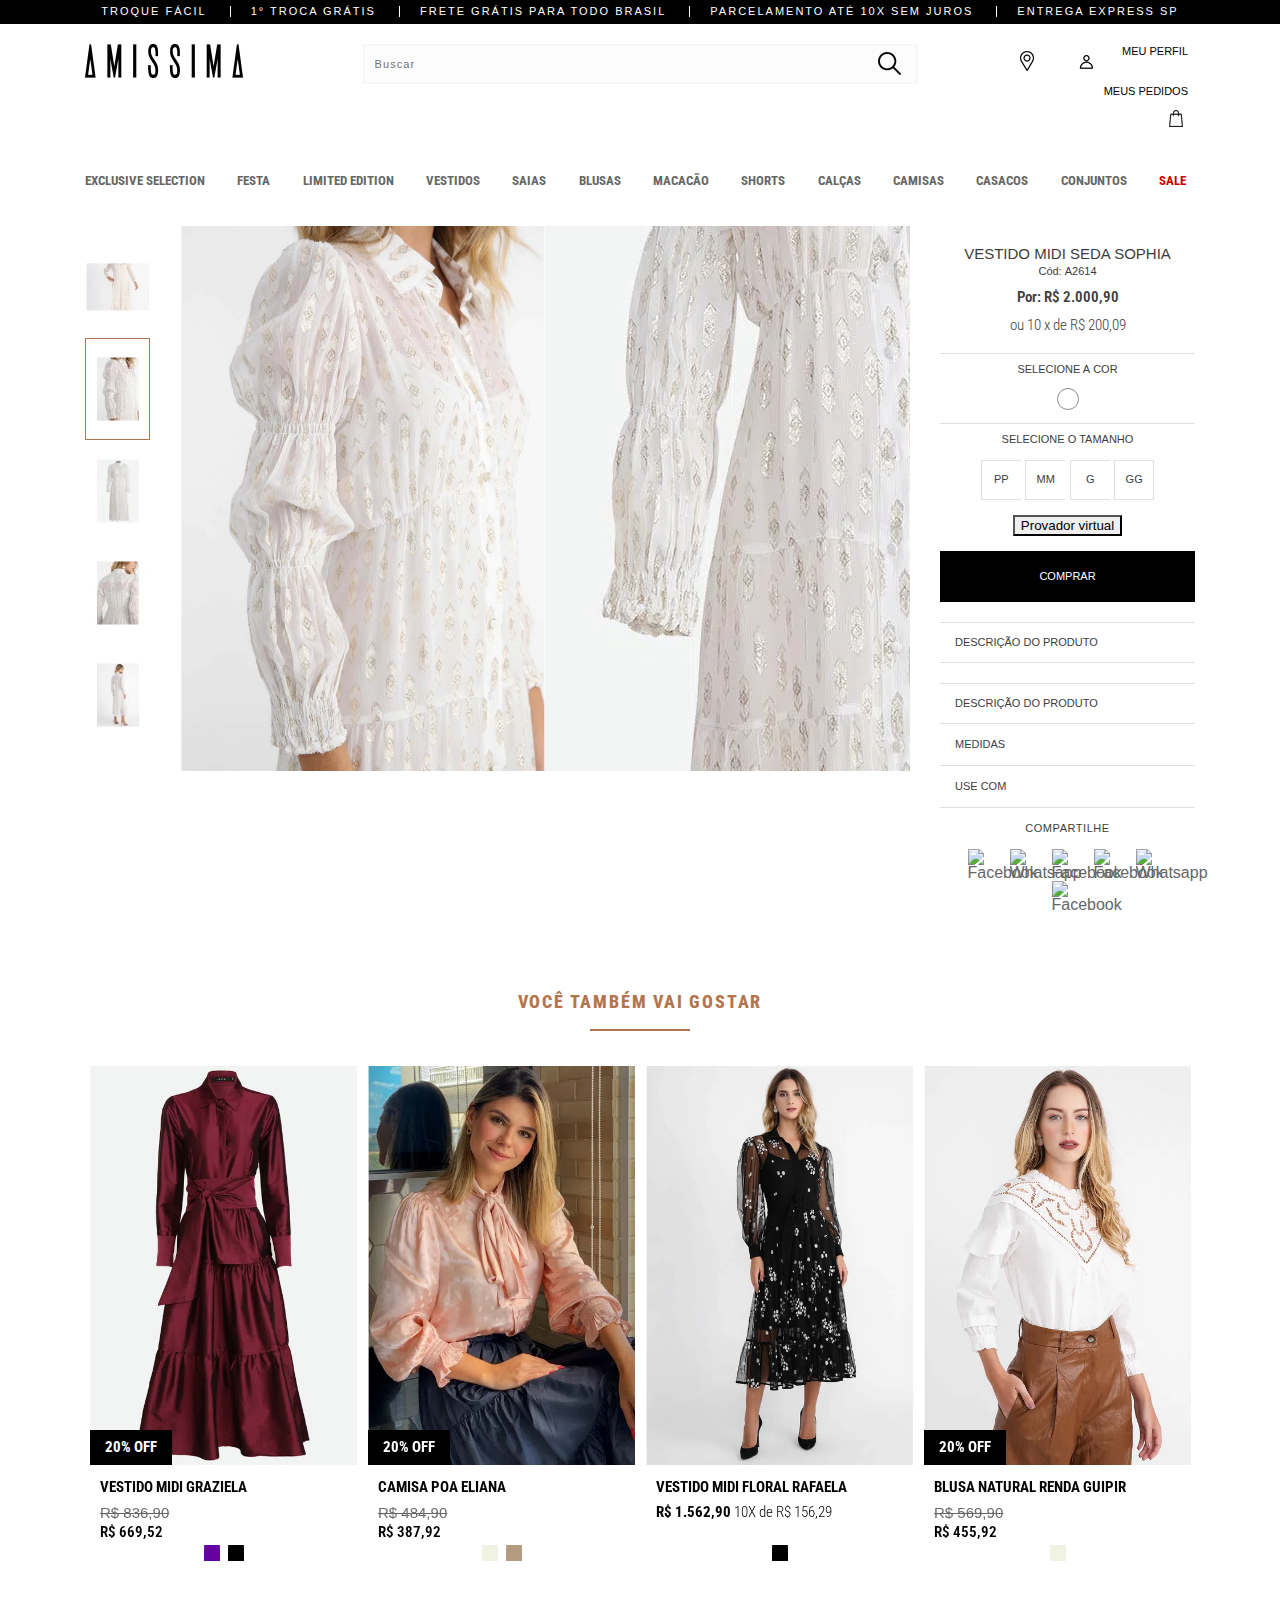
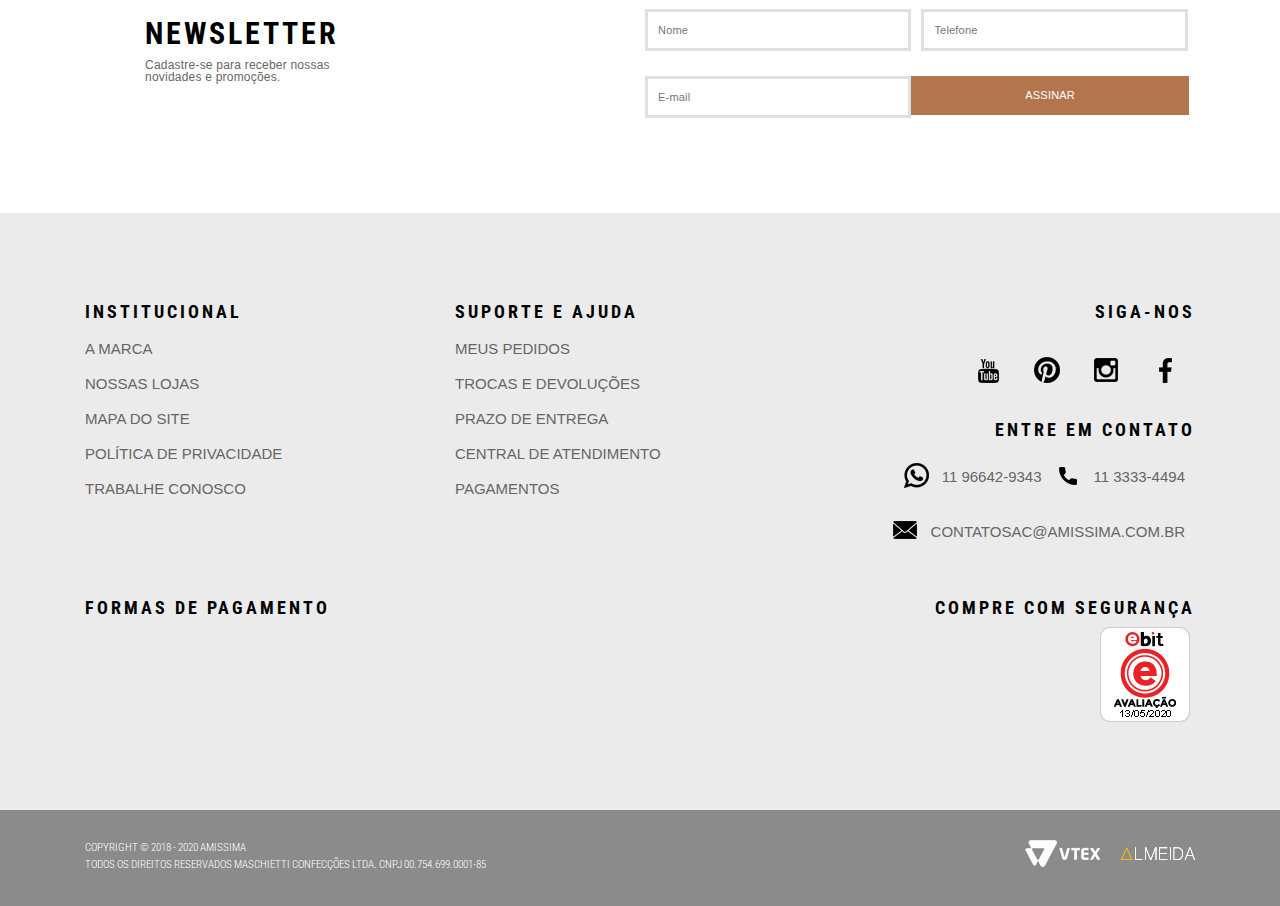
==== commit 1070a64d: "Encontrando o erro que bloqueia novos componentes na tela" ====
--- a/index.html
+++ b/index.html
@@ -38,9 +38,11 @@
   <script async="" src="index_files/gtm.js"></script>
   <script async="" src="index_files/analytics.js"></script>
   <script type="text/javascript"
-    language="javascript">var jscheckoutUrl = 'https://www.amissima.com.br/checkout/#/cart'; var jscheckoutAddUrl = 'https://www.amissima.com.br/checkout/cart/add'; var jscheckoutGiftListId = ''; var jsnomeSite = 'amissima'; var jsnomeLoja = 'amissima'; var jssalesChannel = '1'; var defaultStoreCurrency = 'R$'; var localeInfo = { "CountryCode": "BRA", "CultureCode": "pt-BR", "CurrencyLocale": { "RegionDisplayName": "Brazil", "RegionName": "BR", "RegionNativeName": "Brasil", "TwoLetterIsoRegionName": "BR", "CurrencyEnglishName": "Real", "CurrencyNativeName": "Real", "CurrencySymbol": "R$", "ISOCurrencySymbol": "BRL", "Locale": 1046, "Format": { "CurrencyDecimalDigits": 2, "CurrencyDecimalSeparator": ",", "CurrencyGroupSeparator": ".", "CurrencyGroupSize": 3, "StartsWithCurrencySymbol": true }, "FlagUrl": "http://www.geonames.org/flags/x/br.gif" } };</script>
+    language="javascript">var jscheckoutUrl = 'https://www.amissima.com.br/checkout/#/cart'; var jscheckoutAddUrl = 'https://www.amissima.com.br/checkout/cart/add'; var jscheckoutGiftListId = ''; var jsnomeSite = 'amissima'; var jsnomeLoja = 'amissima'; var jssalesChannel = '1'; var defaultStoreCurrency = 'R$'; var localeInfo = { "CountryCode": "BRA", "CultureCode": "pt-BR", "CurrencyLocale": { "RegionDisplayName": "Brazil", "RegionName": "BR", "RegionNativeName": "Brasil", "TwoLetterIsoRegionName": "BR", "CurrencyEnglishName": "Real", "CurrencyNativeName": "Real", "CurrencySymbol": "R$", "ISOCurrencySymbol": "BRL", "Locale": 1046, "Format": { "CurrencyDecimalDigits": 2, "CurrencyDecimalSeparator": ",", "CurrencyGroupSeparator": ".", "CurrencyGroupSize": 3, "StartsWithCurrencySymbol": true }, "FlagUrl": "http://www.geonames.org/flags/x/br.gif" } };
+  </script>
   <script type="text/javascript"
-    language="javascript">vtxctx = { "skus": "8157;8158;8159;8160", "searchTerm": "", "categoryId": "2", "categoryName": "Longo", "departmentyId": "1", "departmentName": "Vestidos", "isOrder": "0", "isCheck": "0", "isCart": "0", "actionType": "", "actionValue": "", "login": null, "url": "www.amissima.com.br", "transurl": "www.amissima.com.br" };</script>
+    language="javascript">vtxctx = { "skus": "8157;8158;8159;8160", "searchTerm": "", "categoryId": "2", "categoryName": "Longo", "departmentyId": "1", "departmentName": "Vestidos", "isOrder": "0", "isCheck": "0", "isCart": "0", "actionType": "", "actionValue": "", "login": null, "url": "www.amissima.com.br", "transurl": "www.amissima.com.br" };
+  </script>
   <script language="javascript" src="index_files/jquery-1.js" type="text/javascript"></script>
   <script language="javascript" src="index_files/swfobject.js" type="text/javascript"></script>
   <script language="javascript" src="index_files/vtex_013.js" type="text/javascript"></script>
@@ -1223,7 +1225,8 @@
         </div><!-- END: Product Price -->
         <!-- START: Product skuSelection -->
         <div class="product__info--price">
-          <div class="sku-selector-container sku-selector-container-0">
+          <!-- sku-selector-container-0 -->
+          <div class="sku-selector-container ">
             <ul class="topic Cor productid-1202 numopt-1">
               <li class="specification">Cor</li>
               <li class="select skuList item-dimension-Cor">
@@ -1247,12 +1250,12 @@
                     class="skuselector-specification-label input-dimension-Tamanho sku-selector skuespec_P change-image item_unavaliable item_unavailable"
                     id="1202_Tamanho_0" value="P" specification="P">
                   <label for="1202_Tamanho_0"
-                    class="dimension-Tamanho espec_1 skuespec_P skuespec_Tamanho_opcao_P skuespec_Tamanho_opcao_P item_unavaliable item_unavailable disabled">P</label>
+                    class="dimension-Tamanho espec_1 skuespec_P skuespec_Tamanho_opcao_P skuespec_Tamanho_opcao_P item_unavaliable item_unavailable disabled">PP</label>
                   <input type="radio" name="1202_Tamanho" dimension="Tamanho" data-value="M" data-dimension="Tamanho"
                     class="skuselector-specification-label input-dimension-Tamanho sku-selector skuespec_M change-image"
                     id="1202_Tamanho_1" value="M" specification="M">
                   <label for="1202_Tamanho_1"
-                    class="dimension-Tamanho espec_1 skuespec_M skuespec_Tamanho_opcao_M skuespec_Tamanho_opcao_M">M</label>
+                    class="dimension-Tamanho espec_1 skuespec_M skuespec_Tamanho_opcao_M skuespec_Tamanho_opcao_M">MM</label>
                   <input type="radio" name="1202_Tamanho" dimension="Tamanho" data-value="G" data-dimension="Tamanho"
                     class="skuselector-specification-label input-dimension-Tamanho sku-selector skuespec_G change-image"
                     id="1202_Tamanho_2" value="G" specification="G">
@@ -1263,6 +1266,17 @@
                     id="1202_Tamanho_3" value="GG" specification="Gg">
                   <label for="1202_Tamanho_3"
                     class="dimension-Tamanho espec_1 skuespec_Gg skuespec_Tamanho_opcao_GG skuespec_Tamanho_opcao_Gg">GG</label>
+                </span>
+              </li>
+            </ul>
+            <ul class="topic Tamanho productid-1202 numopt-4">
+              <li>
+                <span class="group_1">
+                  <button type="button" class="button_plugin link div-icon" onclick="ShowOdd()">
+                    <span class="group_1">
+                      Provador virtual
+                    </span>
+                  </button>
                 </span>
               </li>
             </ul>
@@ -1936,6 +1950,21 @@
   <script id="xcnt-pars" async="" src="index_files/www.js"></script>
   <script src="index_files/analytics" defer="true" async="true" type="text/javascript"></script>
   <script src="index_files/analytics_002" defer="true" async="true" type="text/javascript"></script>
+  <script type="text/javascript" lang="javascript">
+    var numbers = [0, 2, 3, 4, 5, 6, 7, 8, 9]
+    const odd = x => x % 2 != 0
+    const pair = x => x % 2 == 0
+
+    function ShowOdd() {
+        let odds = numbers.filter(odd)
+        alert(odds)
+    }
+
+    function ShowPair(){
+        let pairs = numbers.filter(pair)
+        alert(pairs)
+    }
+  </script>
 </body>
 
 </html>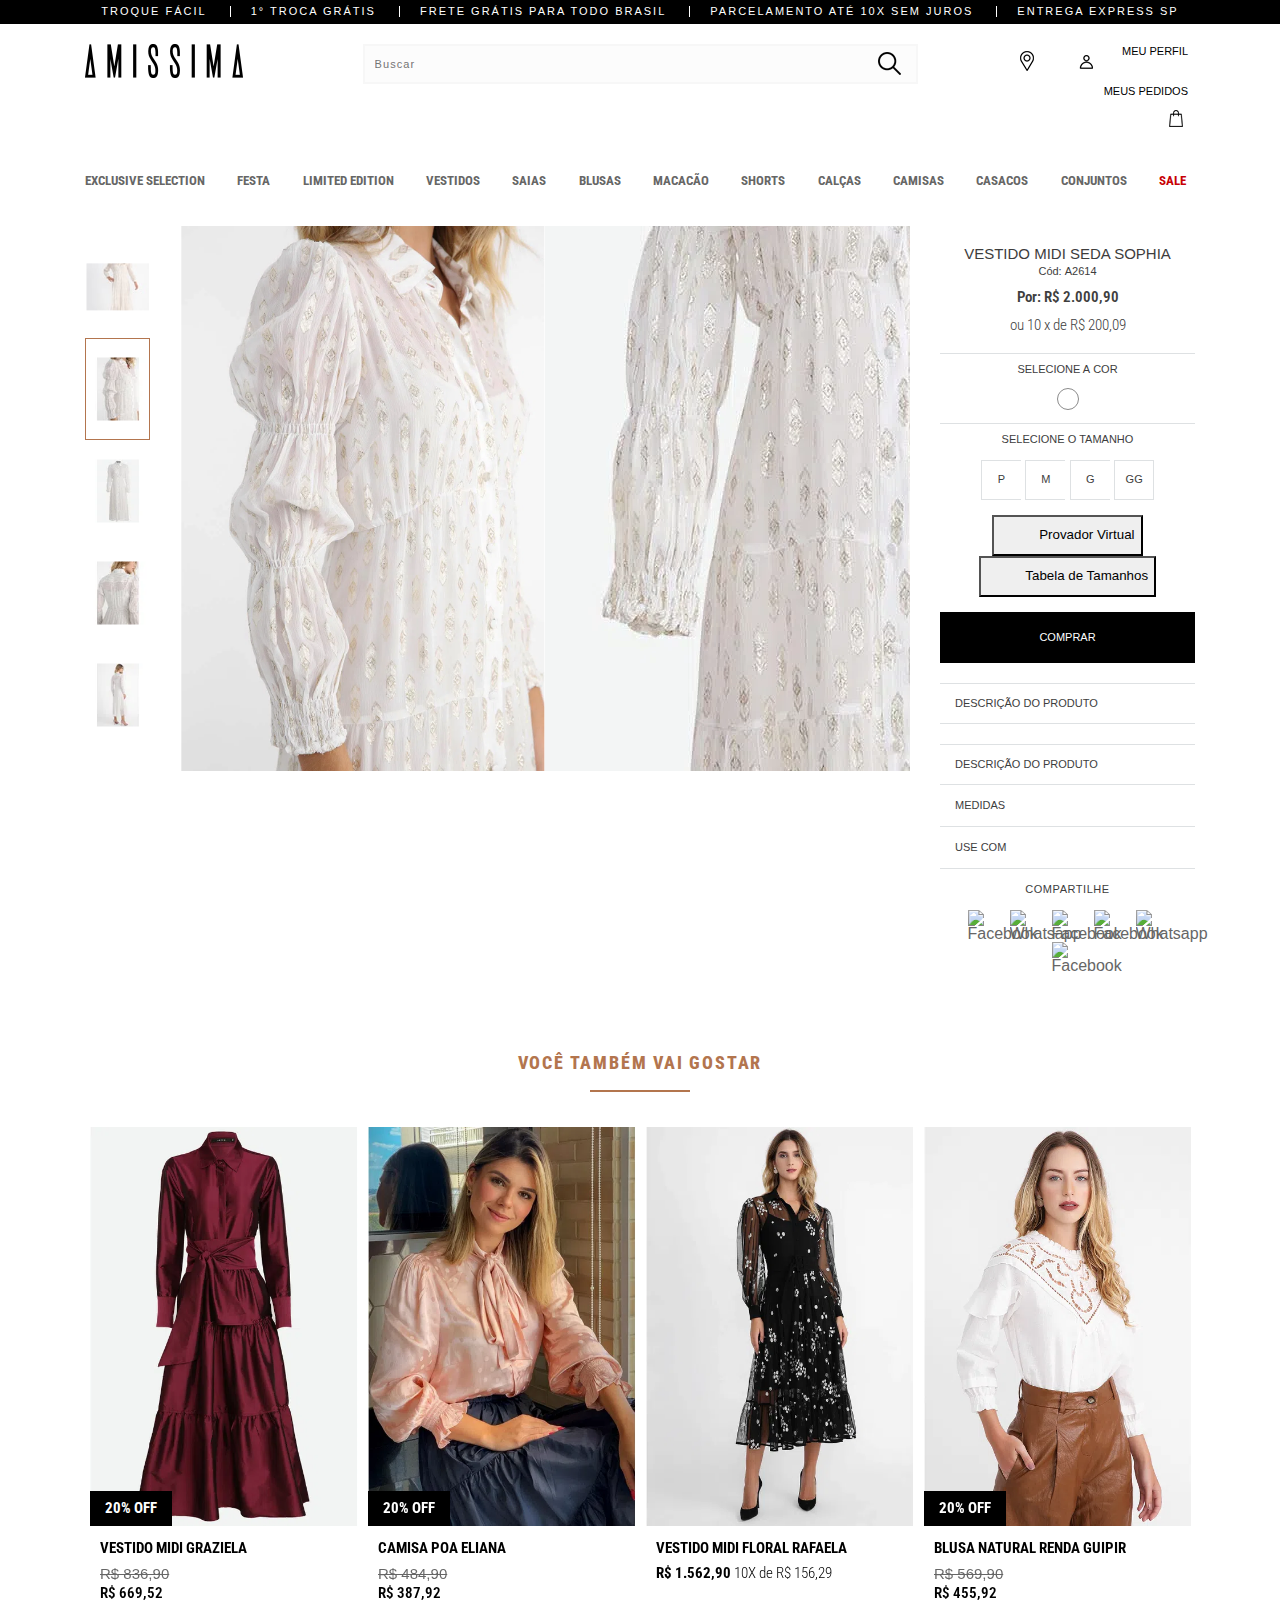
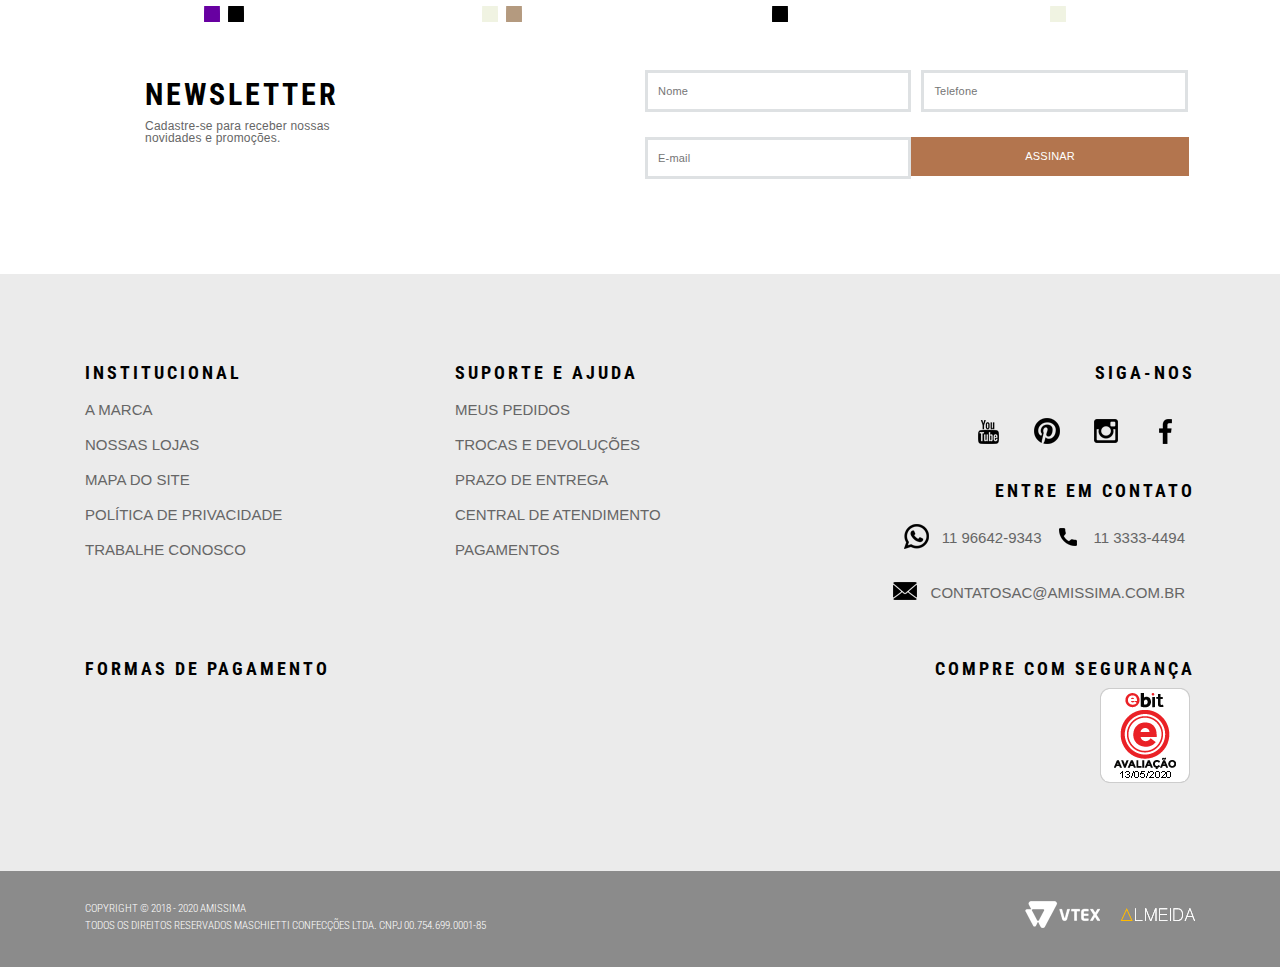
==== commit d9e95a15: "Colocando botoes na tela" ====
--- a/index.html
+++ b/index.html
@@ -1250,12 +1250,12 @@
                     class="skuselector-specification-label input-dimension-Tamanho sku-selector skuespec_P change-image item_unavaliable item_unavailable"
                     id="1202_Tamanho_0" value="P" specification="P">
                   <label for="1202_Tamanho_0"
-                    class="dimension-Tamanho espec_1 skuespec_P skuespec_Tamanho_opcao_P skuespec_Tamanho_opcao_P item_unavaliable item_unavailable disabled">PP</label>
+                    class="dimension-Tamanho espec_1 skuespec_P skuespec_Tamanho_opcao_P skuespec_Tamanho_opcao_P item_unavaliable item_unavailable disabled">P</label>
                   <input type="radio" name="1202_Tamanho" dimension="Tamanho" data-value="M" data-dimension="Tamanho"
                     class="skuselector-specification-label input-dimension-Tamanho sku-selector skuespec_M change-image"
                     id="1202_Tamanho_1" value="M" specification="M">
                   <label for="1202_Tamanho_1"
-                    class="dimension-Tamanho espec_1 skuespec_M skuespec_Tamanho_opcao_M skuespec_Tamanho_opcao_M">MM</label>
+                    class="dimension-Tamanho espec_1 skuespec_M skuespec_Tamanho_opcao_M skuespec_Tamanho_opcao_M">M</label>
                   <input type="radio" name="1202_Tamanho" dimension="Tamanho" data-value="G" data-dimension="Tamanho"
                     class="skuselector-specification-label input-dimension-Tamanho sku-selector skuespec_G change-image"
                     id="1202_Tamanho_2" value="G" specification="G">
@@ -1269,12 +1269,40 @@
                 </span>
               </li>
             </ul>
-            <ul class="topic Tamanho productid-1202 numopt-4">
-              <li>
-                <span class="group_1">
-                  <button type="button" class="button_plugin link div-icon" onclick="ShowOdd()">
-                    <span class="group_1">
-                      Provador virtual
+            <ul class="Tamanho productid-1202 numopt-4">
+              <li class="select item-dimension-Tamanho" style="display: inline;">
+                <span>
+                  <button alt="Provador virtual button" id="szb_fitting_room" type="button" class="button_plugin link div-icon" onclick="ShowOdd()">
+                    <div class="div-icon" style="background: url(https://static.sizebay.com/store/nike/clothes-hanger_gray.svg) center center / 55% 55% no-repeat; 
+                    display: inline-block; 
+                    height: 35px; 
+                    width: 35px; 
+                    transform: scale(1, 1); 
+                    position: relative; 
+                    vertical-align: middle;
+                    top: -3px!important;
+                    font-family: Roboto Condensed, sans-serif;">
+                  </div>
+                    <span>
+                      Provador Virtual
+                    </span>
+                  </button>
+                </span>
+                <span>
+                  <button alt="Provador virtual button" id="szb_fitting_room" type="button" class="button_plugin link div-icon" onclick="ShowPair()">
+                    <div style="background: url(https://static.sizebay.com/store/nike/measuring-tape_gray.svg) center center / 55% 55% no-repeat; 
+                    display: inline-block; 
+                    height: 35px; 
+                    width: 35px; 
+                    transform: scale(1, 1); 
+                    position: relative; 
+                    vertical-align: middle;
+                    top: -4px!important;
+                    font-family: Roboto Condensed, sans-serif;">
+
+                    </div>
+                    <span>
+                      Tabela de Tamanhos
                     </span>
                   </button>
                 </span>
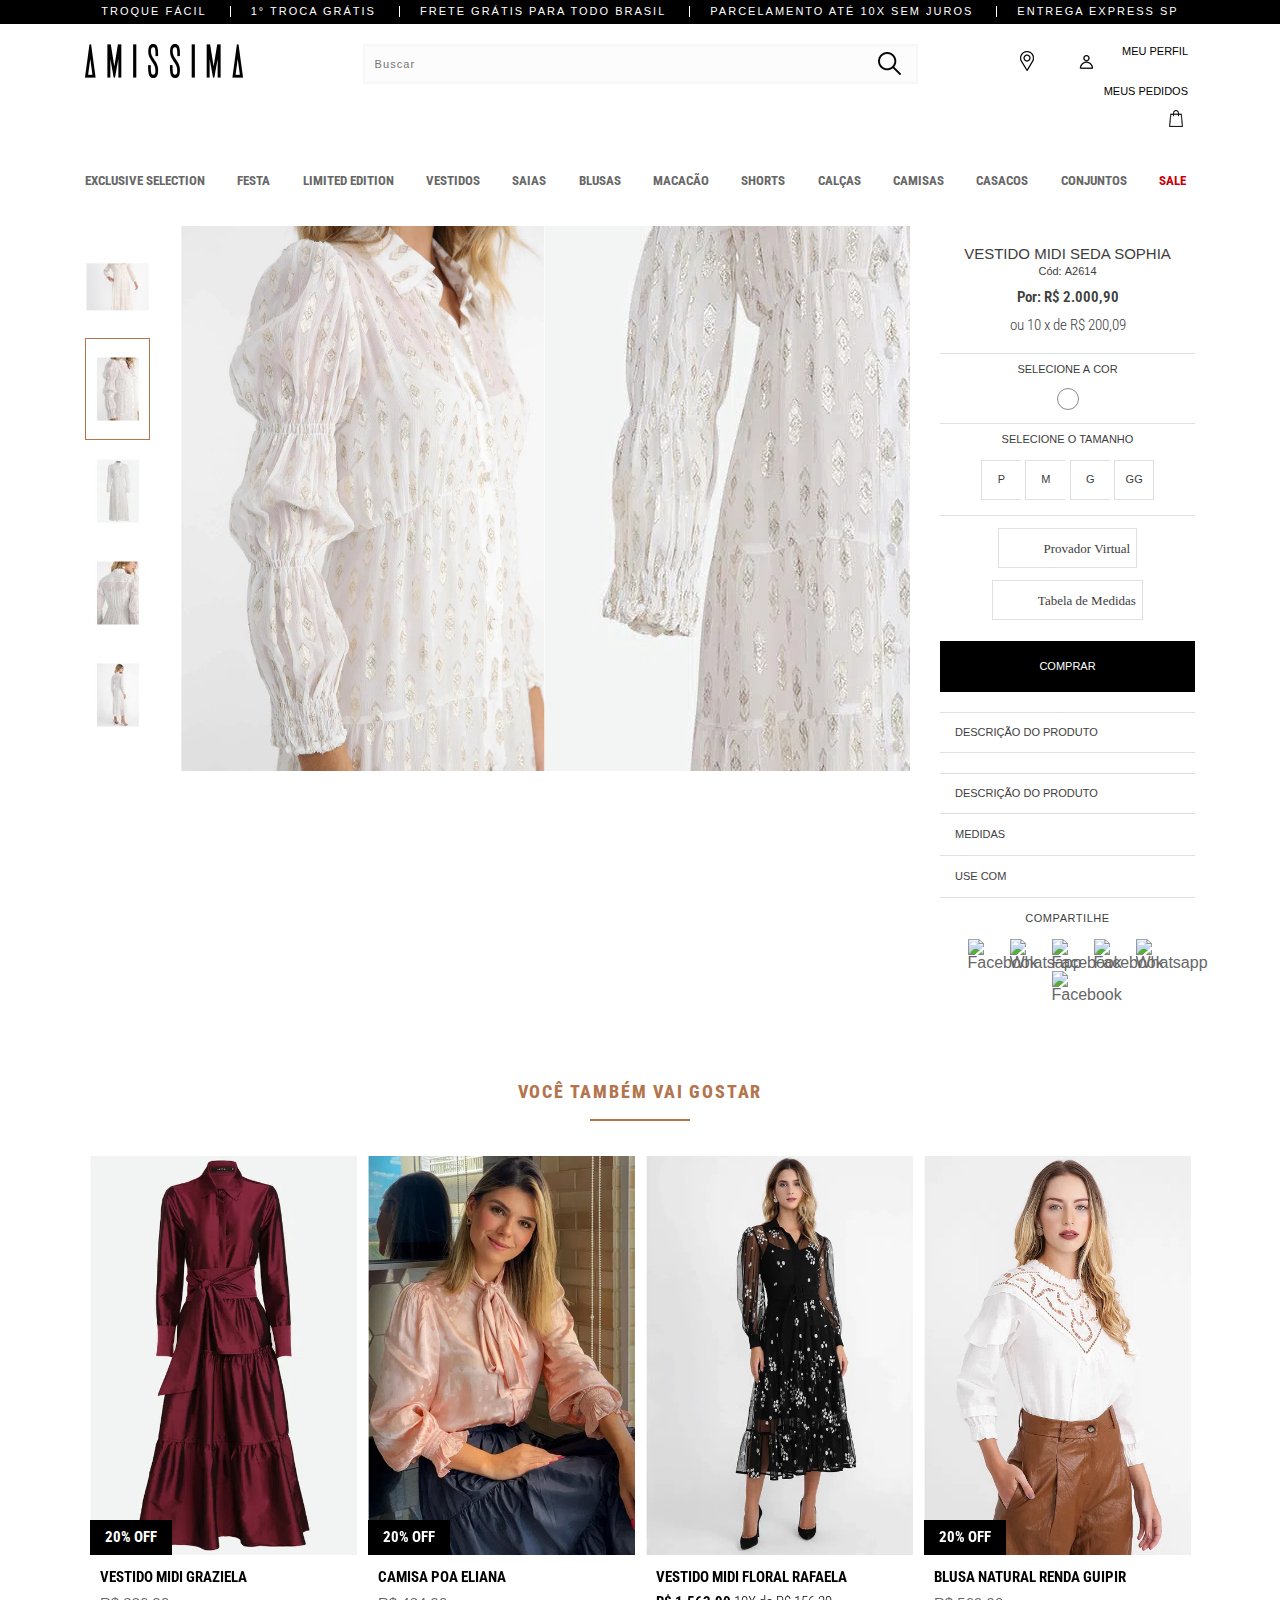
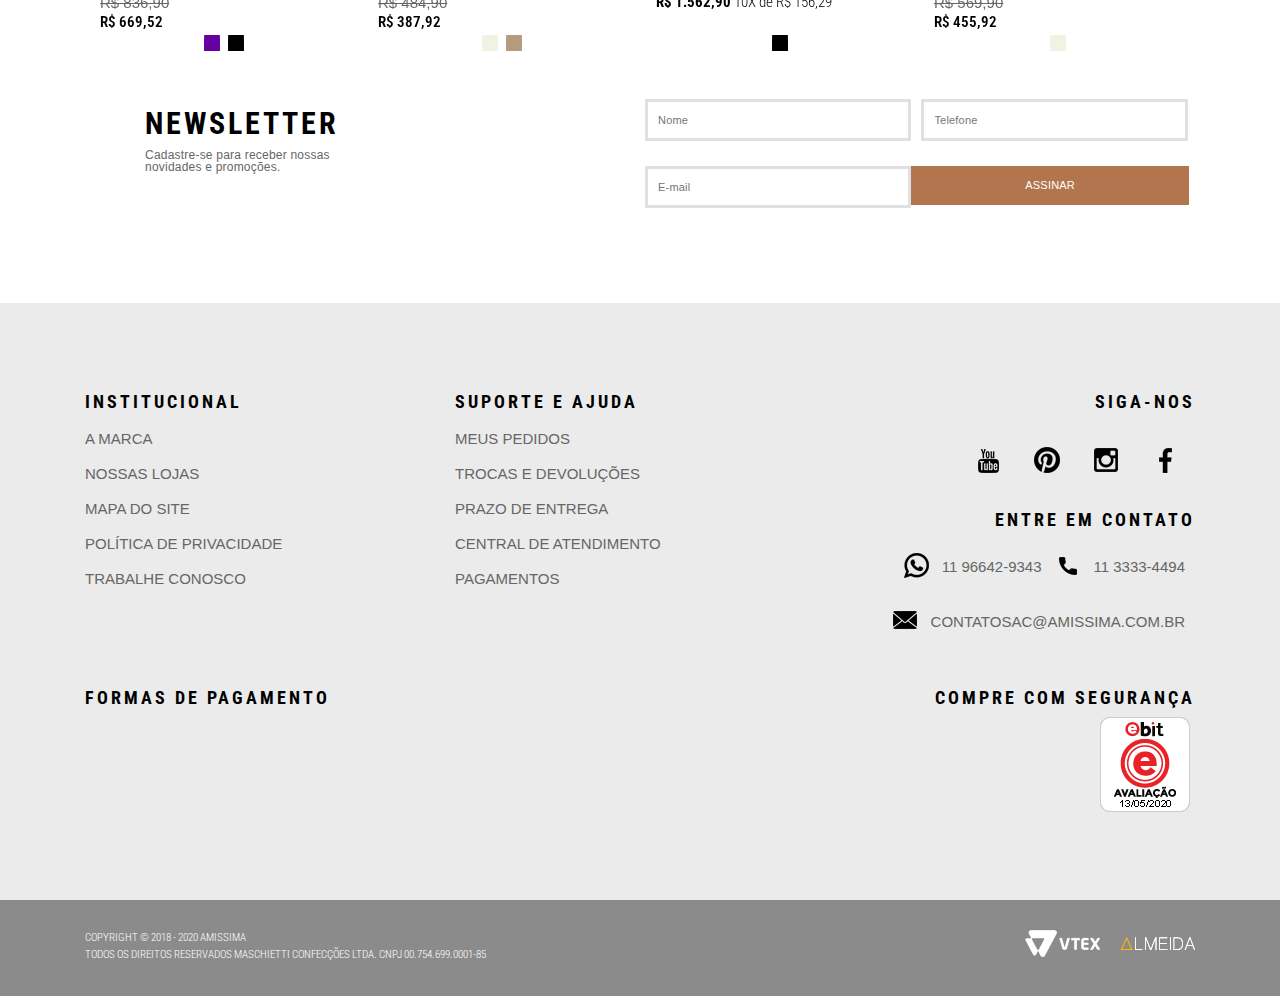
==== commit c7224959: "Organizando o CSS, atribuindo classes as tags, movendo o JS para o topo da pagina" ====
--- a/index.html
+++ b/index.html
@@ -37,11 +37,9 @@
   <script type="text/javascript" async="" src="index_files/analytics.js"></script>
   <script async="" src="index_files/gtm.js"></script>
   <script async="" src="index_files/analytics.js"></script>
-  <script type="text/javascript"
-    language="javascript">var jscheckoutUrl = 'https://www.amissima.com.br/checkout/#/cart'; var jscheckoutAddUrl = 'https://www.amissima.com.br/checkout/cart/add'; var jscheckoutGiftListId = ''; var jsnomeSite = 'amissima'; var jsnomeLoja = 'amissima'; var jssalesChannel = '1'; var defaultStoreCurrency = 'R$'; var localeInfo = { "CountryCode": "BRA", "CultureCode": "pt-BR", "CurrencyLocale": { "RegionDisplayName": "Brazil", "RegionName": "BR", "RegionNativeName": "Brasil", "TwoLetterIsoRegionName": "BR", "CurrencyEnglishName": "Real", "CurrencyNativeName": "Real", "CurrencySymbol": "R$", "ISOCurrencySymbol": "BRL", "Locale": 1046, "Format": { "CurrencyDecimalDigits": 2, "CurrencyDecimalSeparator": ",", "CurrencyGroupSeparator": ".", "CurrencyGroupSize": 3, "StartsWithCurrencySymbol": true }, "FlagUrl": "http://www.geonames.org/flags/x/br.gif" } };
+  <script type="text/javascript" language="javascript">var jscheckoutUrl = 'https://www.amissima.com.br/checkout/#/cart'; var jscheckoutAddUrl = 'https://www.amissima.com.br/checkout/cart/add'; var jscheckoutGiftListId = ''; var jsnomeSite = 'amissima'; var jsnomeLoja = 'amissima'; var jssalesChannel = '1'; var defaultStoreCurrency = 'R$'; var localeInfo = { "CountryCode": "BRA", "CultureCode": "pt-BR", "CurrencyLocale": { "RegionDisplayName": "Brazil", "RegionName": "BR", "RegionNativeName": "Brasil", "TwoLetterIsoRegionName": "BR", "CurrencyEnglishName": "Real", "CurrencyNativeName": "Real", "CurrencySymbol": "R$", "ISOCurrencySymbol": "BRL", "Locale": 1046, "Format": { "CurrencyDecimalDigits": 2, "CurrencyDecimalSeparator": ",", "CurrencyGroupSeparator": ".", "CurrencyGroupSize": 3, "StartsWithCurrencySymbol": true }, "FlagUrl": "http://www.geonames.org/flags/x/br.gif" } };
   </script>
-  <script type="text/javascript"
-    language="javascript">vtxctx = { "skus": "8157;8158;8159;8160", "searchTerm": "", "categoryId": "2", "categoryName": "Longo", "departmentyId": "1", "departmentName": "Vestidos", "isOrder": "0", "isCheck": "0", "isCart": "0", "actionType": "", "actionValue": "", "login": null, "url": "www.amissima.com.br", "transurl": "www.amissima.com.br" };
+  <script type="text/javascript" language="javascript">vtxctx = { "skus": "8157;8158;8159;8160", "searchTerm": "", "categoryId": "2", "categoryName": "Longo", "departmentyId": "1", "departmentName": "Vestidos", "isOrder": "0", "isCheck": "0", "isCart": "0", "actionType": "", "actionValue": "", "login": null, "url": "www.amissima.com.br", "transurl": "www.amissima.com.br" };
   </script>
   <script language="javascript" src="index_files/jquery-1.js" type="text/javascript"></script>
   <script language="javascript" src="index_files/swfobject.js" type="text/javascript"></script>
@@ -79,12 +77,12 @@
 
   <script>
     (function (w, d, s, l, i) {
-    w[l] = w[l] || []; w[l].push({
-      'gtm.start':
-        new Date().getTime(), event: 'gtm.js'
-    }); var f = d.getElementsByTagName(s)[0],
-      j = d.createElement(s), dl = l != 'dataLayer' ? '&l=' + l : ''; j.async = true; j.src =
-        '//www.googletagmanager.com/gtm.js?id=' + i + dl; f.parentNode.insertBefore(j, f);
+      w[l] = w[l] || []; w[l].push({
+        'gtm.start':
+          new Date().getTime(), event: 'gtm.js'
+      }); var f = d.getElementsByTagName(s)[0],
+        j = d.createElement(s), dl = l != 'dataLayer' ? '&l=' + l : ''; j.async = true; j.src =
+          '//www.googletagmanager.com/gtm.js?id=' + i + dl; f.parentNode.insertBefore(j, f);
     })(window, document, 'script', 'dataLayer', 'GTM-NK98296');
   </script>
 
@@ -100,6 +98,74 @@
   <link rel="stylesheet" type="text/css" href="index_files/styles.css" media="all">
   <script src="index_files/dsp" type="text/javascript" defer="defer" async=""></script>
   <script src="index_files/init" type="text/javascript" defer="defer" async=""></script>
+  <style type="text/css">
+    .szb-main-div {
+      border-top: 1px solid #dee1e3;
+    }
+
+    .szb-main-spacer-div {
+      margin-top: 6px;
+    }
+
+    .szb-box-spam {
+      display: inline-block;
+      margin: 6px;
+    }
+
+    .szb-main-button {
+      height: 40px;
+      background-color: #ffffff;
+      border: 1px solid #dee1e3;
+    }
+
+    .szb-icon-fr-div {
+      background: url(https://static.sizebay.com/store/nike/clothes-hanger_gray.svg) center center / 55% 55% no-repeat;
+      display: inline-block;
+      height: 35px;
+      width: 35px;
+      transform: scale(1, 1);
+      position: relative;
+      vertical-align: middle;
+      top: -3px !important;
+    }
+
+    .szb-icon-tm-div {
+      background: url(https://static.sizebay.com/store/nike/measuring-tape_gray.svg) center center / 55% 55% no-repeat;
+      display: inline-block;
+      height: 35px;
+      width: 35px;
+      transform: scale(1, 1);
+      position: relative;
+      vertical-align: middle;
+      top: -4px !important;
+    }
+
+    .szb-fit-txt-div {
+      margin-top: 11px;
+      display: inline-block;
+    }
+
+    .szb-main-txt-spam {
+      font-size: 13px;
+      font-family: "Roboto Condensed", "sans-serif";
+      color: #3d3d3d;
+    }
+  </style>
+  <script type="text/javascript" language="javascript">
+    var numbers = [0, 2, 3, 4, 5, 6, 7, 8, 9]
+    const odd = x => x % 2 != 0
+    const pair = x => x % 2 == 0
+
+    function ShowOdd() {
+      let odds = numbers.filter(odd)
+      alert(odds)
+    }
+
+    function ShowPair() {
+      let pairs = numbers.filter(pair)
+      alert(pairs)
+    }
+  </script>
 </head>
 
 <body class="product">
@@ -1269,45 +1335,38 @@
                 </span>
               </li>
             </ul>
-            <ul class="Tamanho productid-1202 numopt-4">
-              <li class="select item-dimension-Tamanho" style="display: inline;">
-                <span>
-                  <button alt="Provador virtual button" id="szb_fitting_room" type="button" class="button_plugin link div-icon" onclick="ShowOdd()">
-                    <div class="div-icon" style="background: url(https://static.sizebay.com/store/nike/clothes-hanger_gray.svg) center center / 55% 55% no-repeat; 
-                    display: inline-block; 
-                    height: 35px; 
-                    width: 35px; 
-                    transform: scale(1, 1); 
-                    position: relative; 
-                    vertical-align: middle;
-                    top: -3px!important;
-                    font-family: Roboto Condensed, sans-serif;">
+            <!-- START: Sizebay -->
+            <ul class="Tamanho">
+              <li>
+                <div class="szb-main-div">
+                  <div class="szb-main-spacer-div">
+                    <span class="szb-box-spam">
+                      <button class="szb-main-button" alt="Provador virtual button" type="button" onclick="ShowOdd()">
+                        <div class="szb-icon-fr-div">
+                        </div>
+                        <div class="szb-fit-txt-div">
+                          <span class="szb-main-txt-spam">
+                            Provador Virtual
+                          </span>
+                        </div>
+                      </button>
+                    </span>
+                    <span class="szb-box-spam">
+                      <button class="szb-main-button" alt="Provador virtual button" type="button" onclick="ShowPair()">
+                        <div class="szb-icon-tm-div">
+                        </div>
+                        <div class="szb-fit-txt-div">
+                          <span class="szb-main-txt-spam">
+                            Tabela de Medidas
+                          </span>
+                        </div>
+                      </button>
+                    </span>
                   </div>
-                    <span>
-                      Provador Virtual
-                    </span>
-                  </button>
-                </span>
-                <span>
-                  <button alt="Provador virtual button" id="szb_fitting_room" type="button" class="button_plugin link div-icon" onclick="ShowPair()">
-                    <div style="background: url(https://static.sizebay.com/store/nike/measuring-tape_gray.svg) center center / 55% 55% no-repeat; 
-                    display: inline-block; 
-                    height: 35px; 
-                    width: 35px; 
-                    transform: scale(1, 1); 
-                    position: relative; 
-                    vertical-align: middle;
-                    top: -4px!important;
-                    font-family: Roboto Condensed, sans-serif;">
-
-                    </div>
-                    <span>
-                      Tabela de Tamanhos
-                    </span>
-                  </button>
-                </span>
+                </div>
               </li>
             </ul>
+            <!-- END: Sizebay -->
           </div>
           <script>$('.sku-selector-container-0').skuSelector(skuJson_0, { selectSingleDimensionsOnOpening: 'true' });</script>
         </div><!-- END: Product skuSelection -->
@@ -1978,21 +2037,6 @@
   <script id="xcnt-pars" async="" src="index_files/www.js"></script>
   <script src="index_files/analytics" defer="true" async="true" type="text/javascript"></script>
   <script src="index_files/analytics_002" defer="true" async="true" type="text/javascript"></script>
-  <script type="text/javascript" lang="javascript">
-    var numbers = [0, 2, 3, 4, 5, 6, 7, 8, 9]
-    const odd = x => x % 2 != 0
-    const pair = x => x % 2 == 0
-
-    function ShowOdd() {
-        let odds = numbers.filter(odd)
-        alert(odds)
-    }
-
-    function ShowPair(){
-        let pairs = numbers.filter(pair)
-        alert(pairs)
-    }
-  </script>
 </body>
 
 </html>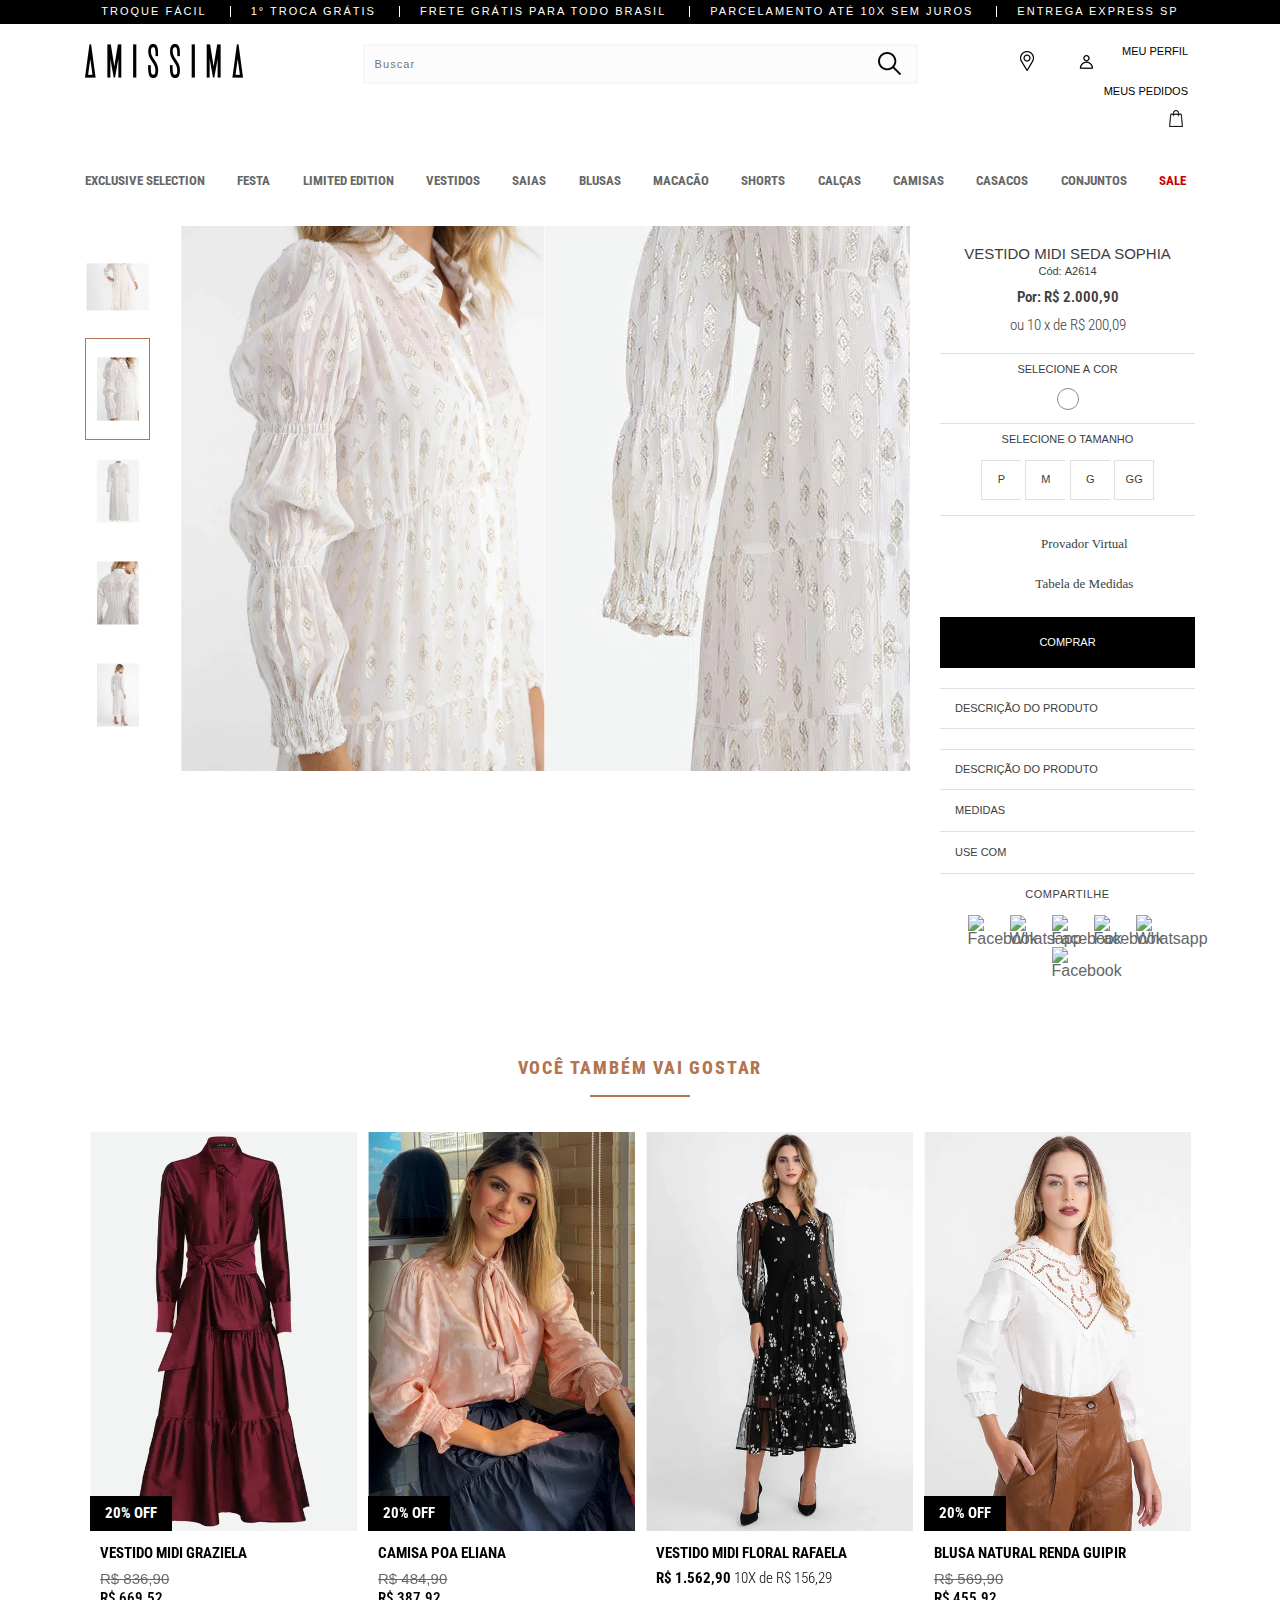
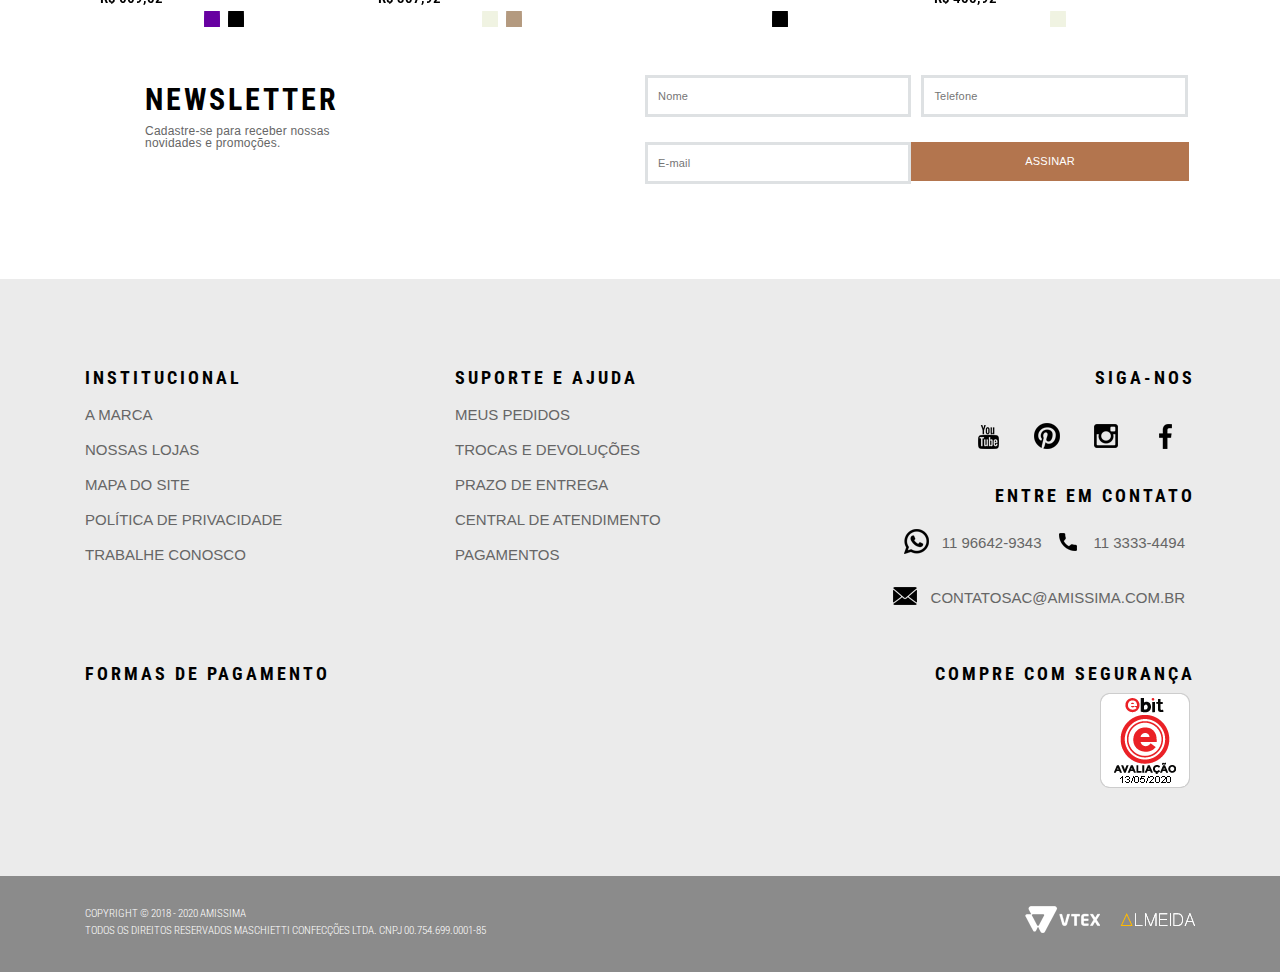
==== commit 598d64ba: "Aplicando as alterações solicitadas" ====
--- a/index.html
+++ b/index.html
@@ -109,20 +109,20 @@
 
     .szb-box-spam {
       display: inline-block;
-      margin: 6px;
     }
 
     .szb-main-button {
       height: 40px;
       background-color: #ffffff;
-      border: 1px solid #dee1e3;
+      border: 0px solid #dee1e3;
+      padding: 0px;
     }
 
     .szb-icon-fr-div {
       background: url(https://static.sizebay.com/store/nike/clothes-hanger_gray.svg) center center / 55% 55% no-repeat;
       display: inline-block;
-      height: 35px;
-      width: 35px;
+      height: 30px;
+      width: 30px;
       transform: scale(1, 1);
       position: relative;
       vertical-align: middle;
@@ -132,8 +132,8 @@
     .szb-icon-tm-div {
       background: url(https://static.sizebay.com/store/nike/measuring-tape_gray.svg) center center / 55% 55% no-repeat;
       display: inline-block;
-      height: 35px;
-      width: 35px;
+      height: 30px;
+      width: 30px;
       transform: scale(1, 1);
       position: relative;
       vertical-align: middle;
@@ -1341,7 +1341,7 @@
                 <div class="szb-main-div">
                   <div class="szb-main-spacer-div">
                     <span class="szb-box-spam">
-                      <button class="szb-main-button" alt="Provador virtual button" type="button" onclick="ShowOdd()">
+                      <button class="szb-main-button" onclick="ShowOdd()" type="button" alt="Provador virtual button">
                         <div class="szb-icon-fr-div">
                         </div>
                         <div class="szb-fit-txt-div">
@@ -1352,7 +1352,7 @@
                       </button>
                     </span>
                     <span class="szb-box-spam">
-                      <button class="szb-main-button" alt="Provador virtual button" type="button" onclick="ShowPair()">
+                      <button class="szb-main-button" onclick="ShowPair()" type="button" alt="Tabela de medidas button">
                         <div class="szb-icon-tm-div">
                         </div>
                         <div class="szb-fit-txt-div">
